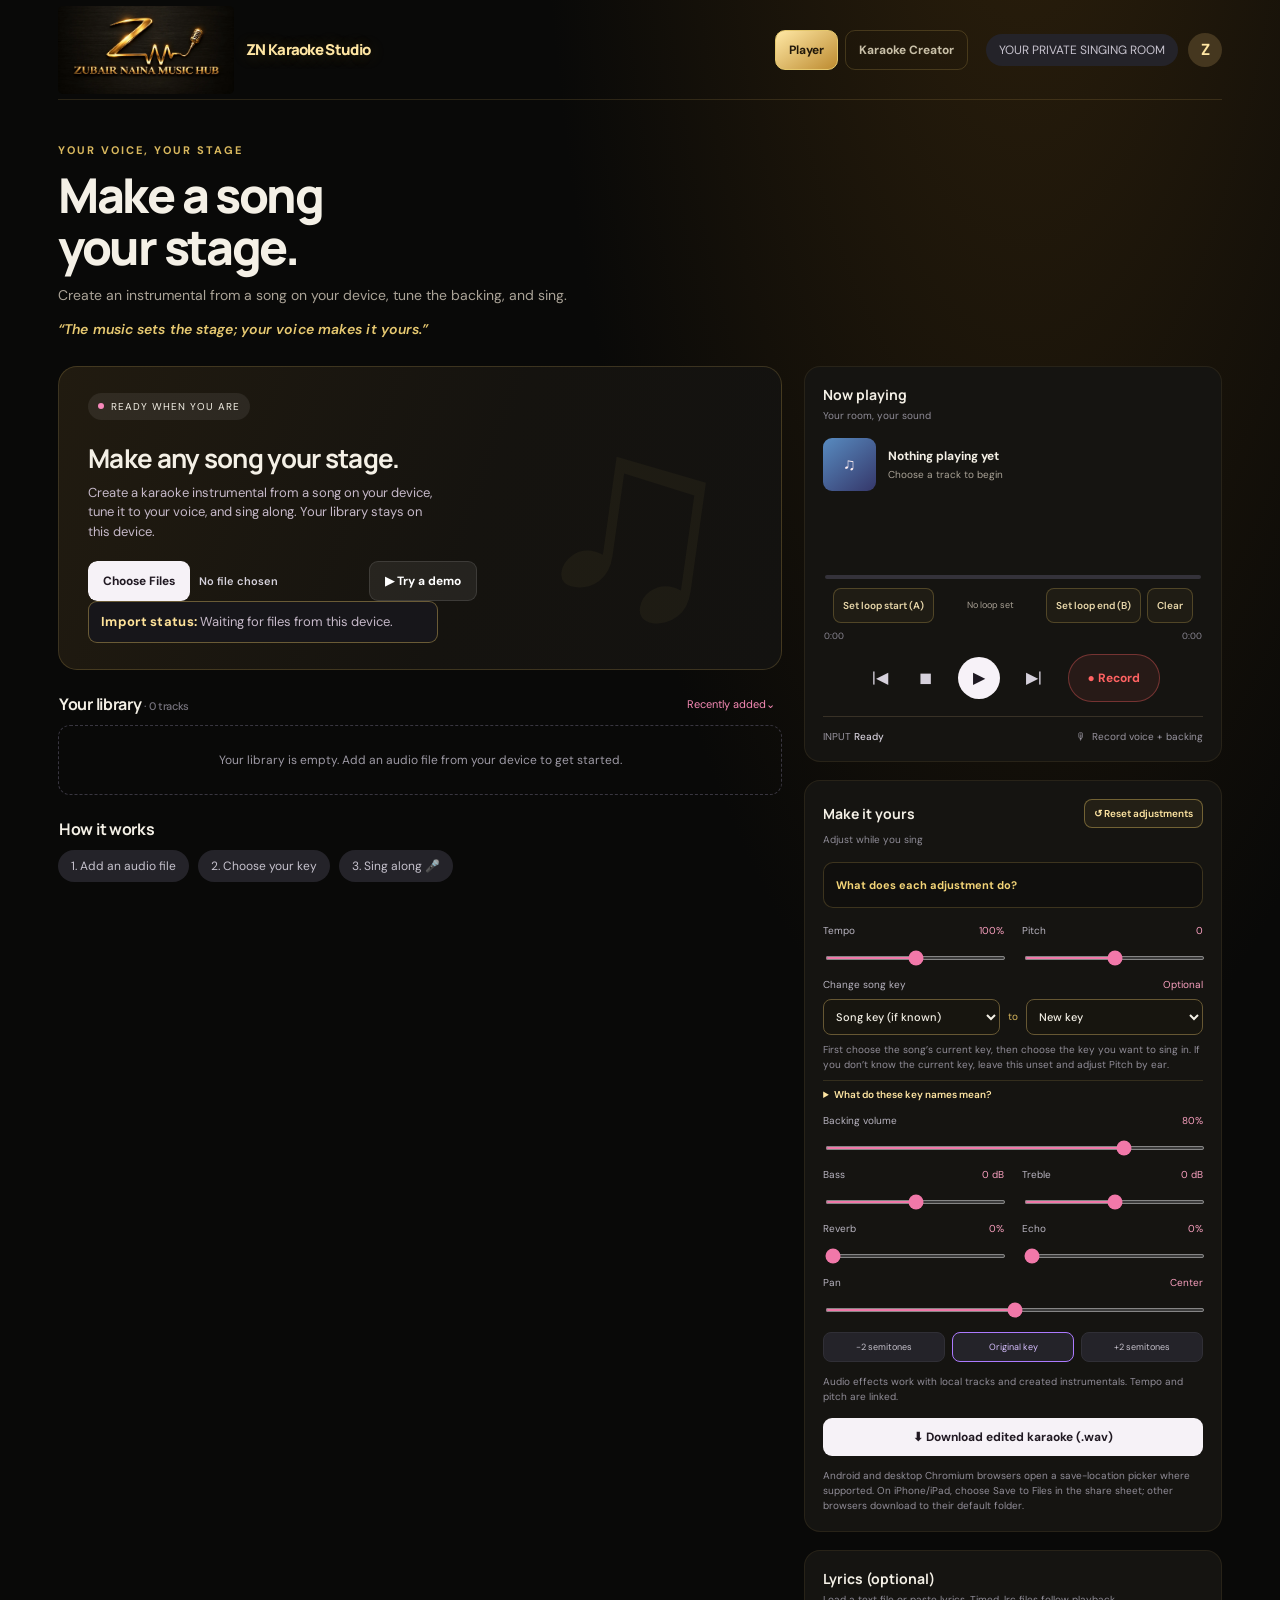
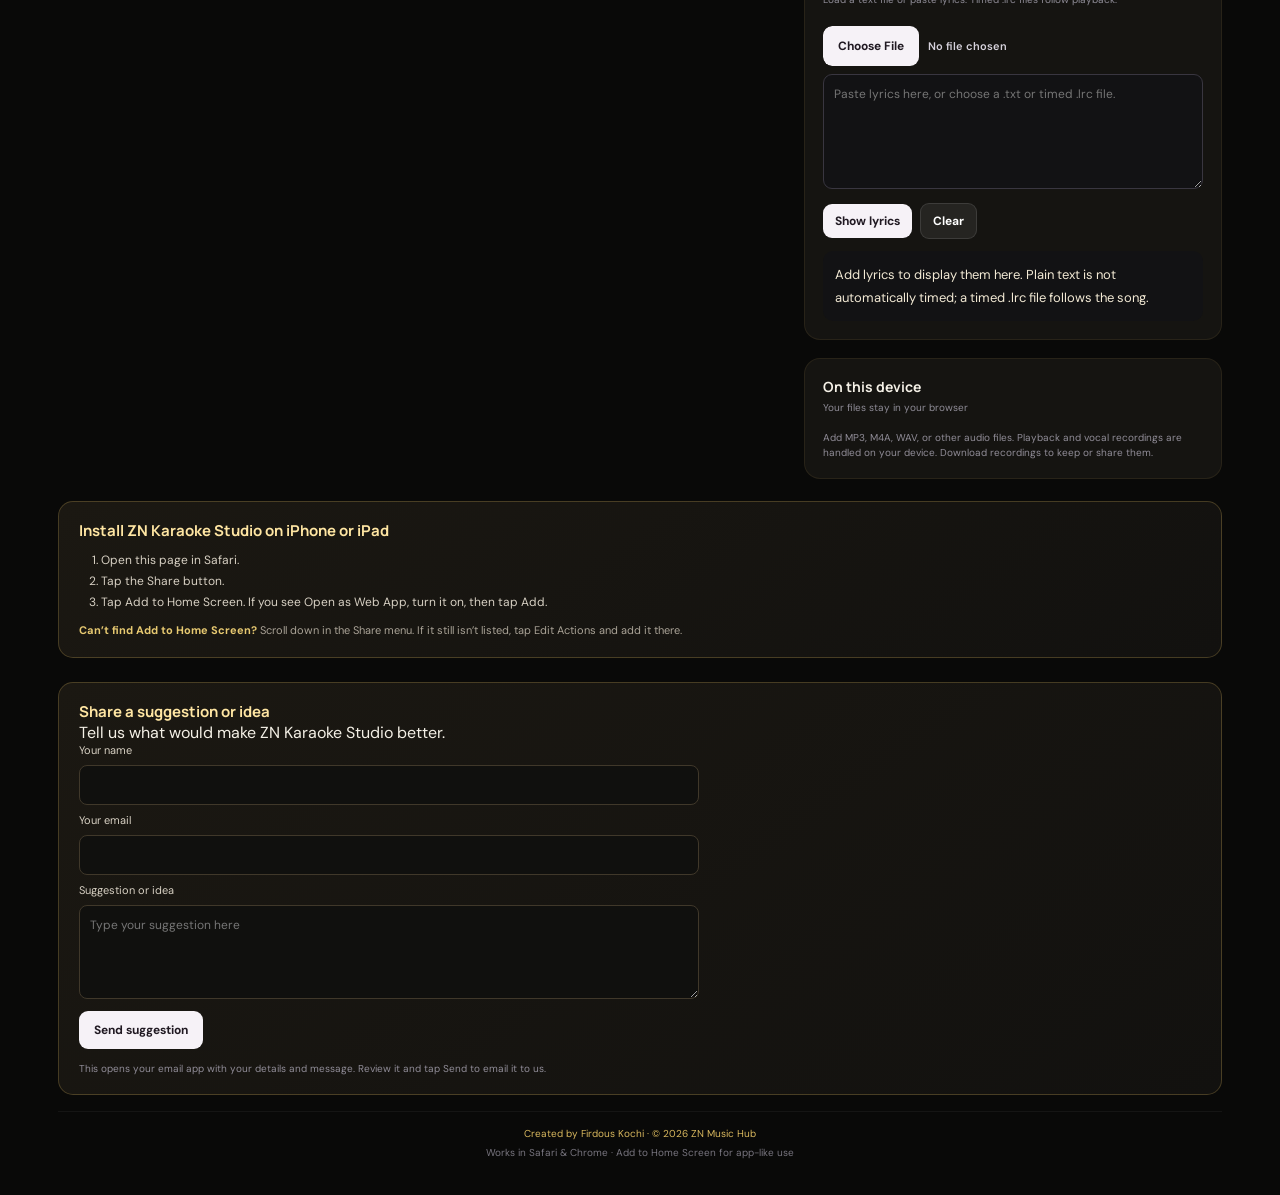
==== index.html @ b589be99 "Add files via upload" ====
<!doctype html>
<html lang="en">
<head>
<meta charset="utf-8"><meta name="viewport" content="width=device-width,initial-scale=1,viewport-fit=cover"><meta name="theme-color" content="#101012"><meta name="description" content="ZN Karaoke Studio — bring your tracks, tune the sound, and sing along."><meta name="author" content="Firdous Kochi · ZN Music Hub"><title>ZN Karaoke Studio</title>
<link rel="manifest" href="manifest.webmanifest"><link rel="icon" href="icon-full-192.png" type="image/png">
<style>
@import url('https://fonts.googleapis.com/css2?family=DM+Sans:wght@400;500;600;700&family=Manrope:wght@400;500;600;700;800&display=swap');
:root{color-scheme:dark;--bg:#101012;--panel:#19191d;--panel2:#202025;--muted:#9999a5;--text:#f5f3f7;--line:#2b2a31;--pink:#fa4f91;--purple:#a889ff;--green:#a7ee8c}*{box-sizing:border-box}body{margin:0;background:radial-gradient(ellipse at 80% -15%,#37203d 0,transparent 34%),var(--bg);color:var(--text);font-family:'DM Sans',sans-serif;min-height:100vh}button,input{font:inherit}button{color:inherit;cursor:pointer}.shell{max-width:1240px;margin:auto;padding:0 38px}.topbar{height:76px;border-bottom:1px solid #ffffff10;display:flex;align-items:center;justify-content:space-between}.brand{font:800 20px Manrope,sans-serif;letter-spacing:-.7px;display:flex;align-items:center;gap:10px}.brand-mark{width:32px;height:32px;border-radius:11px;background:linear-gradient(145deg,#fd73a5,#ab75ff);display:grid;place-items:center;color:#16121b;font-size:18px}.top-actions{display:flex;align-items:center;gap:10px}.pill{font-size:12px;color:#c6c2cd;background:#242329;padding:8px 13px;border-radius:20px}.avatar{width:34px;height:34px;border-radius:50%;background:#443451;color:#ffc6dd;display:grid;place-items:center;font-weight:700}.hero{padding:43px 0 28px;display:flex;justify-content:space-between;align-items:end;gap:24px}.eyebrow{font-size:11px;font-weight:700;letter-spacing:2px;color:#faa3c5;text-transform:uppercase;margin-bottom:12px}.hero h1{font:800 clamp(32px,5vw,48px)/1.08 Manrope,sans-serif;letter-spacing:-2.3px;margin:0}.hero p{color:var(--muted);margin:13px 0 0;font-size:14px}.search{height:48px;background:#1b1a20;border:1px solid #34323a;border-radius:12px;display:flex;align-items:center;padding:0 14px;gap:11px;width:min(390px,100%)}.search input{border:0;outline:0;color:var(--text);background:none;flex:1;min-width:0}.search input::placeholder{color:#7e7b86}.search kbd{font-size:10px;color:#8d8994;border:1px solid #393741;border-radius:5px;padding:4px 6px}.layout{display:grid;grid-template-columns:minmax(0,1.56fr) minmax(320px,.9fr);gap:22px;padding-bottom:40px}.leftcol,.rightcol{display:flex;flex-direction:column;gap:18px}.feature{min-height:258px;border-radius:19px;overflow:hidden;position:relative;padding:26px 29px;background:linear-gradient(110deg,#39203b,#201c29 57%,#191920);border:1px solid #ffffff0c}.feature:after{content:'♫';position:absolute;right:6%;top:-42px;font:270px Manrope,sans-serif;color:#fa75ab19;transform:rotate(8deg)}.feature>*{position:relative;z-index:1}.feature-tag{display:inline-flex;gap:7px;align-items:center;background:#ffffff13;padding:7px 10px;border-radius:20px;font-size:10px;letter-spacing:1px;text-transform:uppercase}.live-dot{width:6px;height:6px;background:#f889bb;border-radius:50%}.feature h2{font:700 26px Manrope;margin:20px 0 7px;letter-spacing:-.7px}.feature p{color:#c6b9c9;font-size:13px;max-width:350px;line-height:1.5;margin:0}.actions{display:flex;gap:9px;margin-top:20px}.btn{background:#f6f2f7;color:#201922;border:0;border-radius:9px;padding:11px 15px;font-weight:700;font-size:12px;display:inline-flex;align-items:center;gap:8px}.btn.secondary{background:#ffffff12;color:#fff;border:1px solid #ffffff1c}.btn.pink{background:var(--pink);color:#24121a}.upload{display:none}.native-file-control{height:40px;max-width:100%;color:#d6d2dc;font:600 11px 'DM Sans',sans-serif;background:transparent;border:0;border-radius:9px}.native-file-control::file-selector-button,.native-file-control::-webkit-file-upload-button{height:40px;padding:0 15px;margin-right:9px;border:0;border-radius:9px;background:#f6f2f7;color:#201922;font:700 12px 'DM Sans',sans-serif;cursor:pointer}.creator .native-file-control::file-selector-button,.creator .native-file-control::-webkit-file-upload-button{background:linear-gradient(145deg,#ffe8a5,#bd8b30);color:#21180a}.section-head{display:flex;align-items:center;justify-content:space-between;margin:5px 1px 10px}.section-head h3{margin:0;font:700 16px Manrope;letter-spacing:-.3px}.section-head button{background:none;border:0;color:#f68ab5;font-size:11px}.tracks{display:flex;flex-direction:column;gap:7px}.track{display:grid;grid-template-columns:43px minmax(0,1fr) auto;align-items:center;gap:12px;padding:9px 11px;border:1px solid transparent;border-radius:12px;transition:.18s;cursor:pointer}.track:hover,.track.active{background:#1c1b21;border-color:#302d36}.cover{width:43px;height:43px;border-radius:9px;display:grid;place-items:center;font-size:17px;font-weight:700;color:#fff0f4;background:linear-gradient(140deg,#de647f,#642f70)}.cover.c2{background:linear-gradient(140deg,#588bc0,#35376a)}.cover.c3{background:linear-gradient(140deg,#d89251,#754044)}.cover.c4{background:linear-gradient(140deg,#71a482,#27534d)}.track-name{font-size:12px;font-weight:700;overflow:hidden;text-overflow:ellipsis;white-space:nowrap}.artist{font-size:10px;color:var(--muted);margin-top:4px;overflow:hidden;text-overflow:ellipsis;white-space:nowrap}.track-meta{display:flex;align-items:center;gap:12px;color:#888590;font-size:10px}.play-mini{border:0;background:none;color:#e8dfe9;font-size:15px;padding:5px}.empty{padding:26px;text-align:center;border:1px dashed #393640;border-radius:12px;color:#9d99a4;font-size:12px}.side-card{background:#19191d;border:1px solid #ffffff0d;border-radius:16px;padding:18px}.side-card h3{font:700 14px Manrope;margin:0}.side-card .sub{font-size:10px;color:#8f8c97;margin:5px 0 16px}.now{display:flex;gap:12px;align-items:center}.now .cover{width:53px;height:53px}.now-title{font-size:12px;font-weight:700}.now-artist{font-size:10px;color:var(--muted);margin-top:4px}.wave{height:61px;margin:16px 0 7px;display:flex;align-items:center;justify-content:center;gap:3px;overflow:hidden}.wave span{width:3px;min-height:5px;border-radius:4px;background:linear-gradient(to top,#ad74f9,#fa71a9);opacity:.77}.wave.paused span{opacity:.2}.seekline{height:4px;background:#34323a;border-radius:8px;position:relative;margin:6px 2px}.seekline i{height:100%;width:0;display:block;background:linear-gradient(90deg,#bd79ff,#f977a8);border-radius:8px}.times{display:flex;justify-content:space-between;color:#888590;font-size:9px;margin:7px 1px}.controls{display:flex;align-items:center;justify-content:center;gap:21px;margin-top:12px}.controls button{border:0;background:none;font-size:16px;color:#d6d1dc;padding:5px}.controls .mainplay{width:42px;height:42px;border-radius:50%;background:#f7f2f8;color:#1e1922;font-size:16px;display:grid;place-items:center}.controls .rec{color:#ff73a0}.status{display:flex;align-items:center;justify-content:space-between;margin-top:14px;padding-top:13px;border-top:1px solid var(--line);font-size:10px;color:#98949f}.status b{font-weight:500;color:#d4cfda}.rec-state{color:#f27ca3!important}.sliders{display:grid;grid-template-columns:1fr 1fr;gap:13px 18px;margin-top:16px}.control label{font-size:10px;color:#b8b4c0;display:flex;justify-content:space-between;margin-bottom:7px}.control output{color:#f9a0bf}.control input{width:100%;height:4px;accent-color:#f178a9;cursor:pointer}.control.wide{grid-column:1/-1}.quick{display:grid;grid-template-columns:repeat(3,1fr);gap:7px;margin-top:15px}.quick button{background:#242329;border:1px solid #302f36;border-radius:8px;padding:8px 3px;font-size:9px;color:#c4c0ca}.quick button.on{border-color:#ac7aff;color:#d7bfff}.tips{color:#918d98;font-size:10px;line-height:1.5;margin:12px 0 0}.bottom{padding:15px 0 28px;border-top:1px solid #ffffff0c;display:flex;justify-content:space-between;color:#77747e;font-size:10px}.toast{position:fixed;bottom:22px;left:50%;transform:translate(-50%,20px);opacity:0;pointer-events:none;transition:.2s;background:#f5f1f6;color:#201b25;padding:11px 16px;border-radius:10px;font-size:12px;box-shadow:0 8px 30px #0008;z-index:5}.toast.show{opacity:1;transform:translate(-50%,0)}
@media(max-width:820px){.shell{padding:0 23px}.layout{grid-template-columns:1fr}.rightcol{display:grid;grid-template-columns:1fr 1fr;align-items:start}.hero{align-items:start;flex-direction:column}.search{width:100%}.feature{min-height:225px}}@media(max-width:560px){.shell{padding:0 16px}.topbar{height:62px}.pill{display:none}.hero{padding:31px 0 22px}.hero h1{letter-spacing:-1.4px}.hero p{font-size:12px}.layout{gap:15px}.feature{padding:22px;min-height:220px}.feature h2{font-size:23px}.rightcol{display:flex}.side-card{width:100%}.bottom{font-size:9px}.track-meta{gap:7px}.track{gap:9px;padding:8px 7px}}
.section-divider{height:1px;background:linear-gradient(90deg,transparent,#d9b85e9c,transparent);margin:-7px 8px}.creator{background:linear-gradient(145deg,#211d23,#19191d);border:1px solid #d8b45a35;border-radius:16px;padding:19px}.creator h3{font:700 16px Manrope;margin:0}.creator p{font-size:11px;line-height:1.55;color:#aaa5b0;margin:8px 0 14px}.creator-row{display:flex;align-items:center;gap:10px;flex-wrap:wrap}.creator-file{min-width:0;flex:1;color:#aaa5b0;font-size:11px;overflow-wrap:anywhere}.creator .btn{background:linear-gradient(145deg,#ffe8a5,#bd8b30);color:#21180a}.creator .btn:disabled{opacity:.5;cursor:wait}.scale-estimate{margin:10px 0 0;padding:10px 12px;border:1px solid #d9b85e45;border-radius:9px;background:#17150f;color:#f2e3b6;font-size:11px;line-height:1.5}.scale-estimate[hidden]{display:none}.creator-progress{height:5px;background:#34323a;border-radius:8px;margin-top:13px;overflow:hidden}.creator-progress i{display:block;width:0;height:100%;background:linear-gradient(90deg,#bd8b30,#ffe8a5);transition:width .3s}.creator-status{font-size:11px!important;margin:9px 0 0!important;min-height:18px;color:#c4becb!important}.upload-state{margin-top:14px;padding:12px 13px;border:1px solid #d8b45a80;border-radius:10px;background:linear-gradient(90deg,#302614,#1b1919);display:grid;grid-template-columns:1fr;align-items:center;gap:10px}.upload-state strong{font-size:10px;letter-spacing:.8px;color:#ffe39a}.upload-state span{font-size:12px;color:#fff4d5;text-align:left}.upload-progress{height:7px;background:#49454d;border-radius:9px;overflow:hidden;grid-column:1/-1}.upload-progress i{display:block;width:0;height:100%;background:linear-gradient(90deg,#bd8b30,#ffe8a5);transition:width .25s}.import-status{font-size:12px;color:#e3dfea;margin:13px 0 0;min-height:38px;padding:10px 12px;background:#17161a;border:1px solid #d8b45a6e;border-radius:9px;line-height:1.4}.import-status b{color:#ffe39a;font-weight:700;letter-spacing:.3px}.lyrics-input{width:100%;min-height:110px;resize:vertical;background:#121214;color:var(--text);border:1px solid #393640;border-radius:9px;padding:10px;font:12px/1.55 "DM Sans",sans-serif}.lyrics-display{margin-top:12px;max-height:240px;overflow:auto;padding:12px;border-radius:10px;background:#121214;color:#f2e9d4;font-size:13px;line-height:1.8;white-space:pre-wrap}.lyrics-current{color:#ffe39a;font-weight:700}.lyrics-actions{display:flex;gap:8px;align-items:center;flex-wrap:wrap;margin-top:9px}.lyrics-actions .btn{padding:9px 12px}.lyrics-file{width:100%;margin:4px 0 8px}.key-selectors{display:grid;grid-template-columns:minmax(0,1fr) auto minmax(0,1fr);align-items:center;gap:8px;margin-top:8px}.key-selectors select{width:100%;min-width:0;padding:9px 8px;border:1px solid #665733;border-radius:8px;background:#17150f;color:var(--text);font:500 11px "DM Sans",sans-serif}.key-selectors span{color:var(--gold);font-size:10px}.key-control .tips{margin-top:7px}.key-help{margin-top:8px;padding-top:7px;border-top:1px solid #d9b85e28}.key-help summary{cursor:pointer;color:var(--gold-hi);font-size:10px;font-weight:600}.key-help p{font-size:10px;line-height:1.5;color:var(--muted);margin:7px 0}.key-notes{display:grid;grid-template-columns:repeat(3,minmax(0,1fr));gap:5px}.key-notes span{padding:5px 6px;border-radius:6px;background:#d9b85e0d;color:#e7d5a0;font-size:9px;text-align:center}
.adjust-help{margin:0 0 14px;border:1px solid #d9b85e38;border-radius:10px;background:#100f0d;padding:10px 12px;color:#d9d3c7}.adjust-help summary{cursor:pointer;color:#f3d477;font-size:11px;font-weight:700;min-height:24px;display:flex;align-items:center}.adjust-help[open] summary{margin-bottom:8px}.adjust-help-grid{display:grid;grid-template-columns:1fr 1fr;gap:0 16px}.adjust-help-grid p{margin:7px 0;color:#bdb5a8;font-size:10px;line-height:1.5}.adjust-help-grid strong{color:#f2d680}.adjust-help-note{margin:7px 0 0!important;color:#a8a094!important;font-size:10px!important;line-height:1.5}.adjust-help:focus-within{outline:2px solid #d9b85e;outline-offset:2px}@media(max-width:560px){.adjust-help{padding:10px}.adjust-help-grid{grid-template-columns:1fr;gap:0}.adjust-help-grid p{font-size:11px;margin:5px 0}.adjust-help-note{font-size:10px!important}}

.page-nav{display:flex;align-items:center;gap:7px;margin-left:auto;margin-right:18px}.page-nav a{color:#c9c0a8;text-decoration:none;font-size:12px;font-weight:700;padding:10px 13px;border:1px solid #d9b85e35;border-radius:10px;min-height:40px;display:flex;align-items:center}.page-nav a[aria-current="page"]{color:#21180a;background:linear-gradient(145deg,#ffe8a5,#bd8b30);border-color:#e5c86d}.page-nav a:focus-visible,.loop-controls button:focus-visible{outline:2px solid #ffe6a3;outline-offset:2px}.creator-page{max-width:900px;margin:12px auto 36px;padding:0 4px}.creator-page-heading{margin:14px 0 18px;padding:21px 22px;border:1px solid #d9b85e35;border-radius:15px;background:linear-gradient(145deg,#1b1812,#12110f)}.creator-page-heading .eyebrow{margin:0 0 8px}.creator-page-heading h2{margin:0;color:#ffe6a3;font:800 25px Manrope,sans-serif}.creator-page-heading p{margin:8px 0 0;color:#c6b9a3;font-size:12px;line-height:1.6}.creator-page .creator{padding:20px}.creator-page .creator h3{display:none}.loop-controls{display:flex;align-items:center;justify-content:center;gap:6px;flex-wrap:wrap;margin:9px 0 4px}.loop-controls button{min-height:35px;padding:7px 9px;border:1px solid #d9b85e45;border-radius:8px;background:#d9b85e0c;color:#e8d7aa;font-size:10px;font-weight:600}.loop-controls button:hover{background:#d9b85e20}.loop-controls span{min-width:100px;text-align:center;color:#a8a094;font-size:9px}.creator-page[hidden],#studioHero[hidden],#playerPage[hidden]{display:none!important}
@media(max-width:560px){.topbar{gap:8px;flex-wrap:wrap;height:auto;min-height:76px;padding:8px 0}.page-nav{order:3;width:100%;margin:0;display:grid;grid-template-columns:1fr 1fr}.page-nav a{justify-content:center;padding:8px;font-size:12px}.top-actions .pill{display:none}.creator-page{padding:0;margin:8px 0 28px}.creator-page-heading{padding:17px 15px}.creator-page-heading h2{font-size:21px}.creator-page .creator{padding:15px}.loop-controls{gap:5px}.loop-controls button{flex:1 1 auto}.loop-controls span{order:4;width:100%;min-width:0}}
.controls .rec{min-height:48px;min-width:92px;border-radius:25px;padding:0 14px;background:#ff626214;border:1px solid #ff62625c;color:#ff7777;font-size:12px;font-weight:700;white-space:nowrap}.controls .rec:hover{background:#ff626226}.recording-preview{margin-top:13px;padding:13px;border:1px solid #d9b85e55;border-radius:11px;background:#11100d}.recording-preview[hidden]{display:none}.recording-preview-head{display:flex;flex-direction:column;gap:4px;margin-bottom:9px}.recording-preview-head strong{font-size:12px;color:#ffe6a3}.recording-preview-head span{font-size:10px;color:#aaa397;overflow-wrap:anywhere}.recording-preview audio{display:block;width:100%;height:42px;margin:7px 0 10px}.recording-preview .btn{width:100%;justify-content:center;background:linear-gradient(145deg,#ffe8a5,#bd8b30);color:#21180a;min-height:42px}@media(max-width:560px){.controls{gap:12px;flex-wrap:wrap}.controls .rec{order:5;flex-basis:100%;height:48px}.recording-preview{padding:11px}.recording-preview audio{height:48px}}
</style><style>.brand{color:var(--gold-hi);text-shadow:0 1px 16px #ddb95642}.brand-mark{background:linear-gradient(145deg,#ffe8a5,#bd8b30);color:#21180a}.hero .eyebrow{color:var(--gold)}.avatar{background:#45371f;color:var(--gold-hi)}.topbar{border-bottom-color:#e4bd6926}.bottom{justify-content:center;flex-direction:column;gap:6px;text-align:center;transform:translateY(-8px)}.bottom span{width:100%}.studio-head{display:flex;align-items:center;justify-content:space-between;gap:8px}.reset-btn{flex:none;border:1px solid #d9b85e70;border-radius:8px;background:#d9b85e12;color:#ffe6a3;padding:7px 9px;font:600 10px "DM Sans",sans-serif}.reset-btn:hover{background:#d9b85e26}.reset-btn:focus-visible{outline:2px solid #ffe6a3;outline-offset:2px}:root{--bg:#090908;--panel:#151411;--panel2:#201d17;--muted:#aaa397;--text:#f4f0e6;--line:#383126;--pink:#d8ad56;--purple:#ffe19a;--green:#c6a45a;--gold:#d9b85e;--gold-hi:#ffe6a3}body{background:radial-gradient(ellipse at 80% -15%,#30220c 0,transparent 34%),var(--bg)}.feature{background:linear-gradient(110deg,#211b10,#15130f 57%,#131210);border-color:#d9b85e33}.feature:after{color:#d9b85e0d}.side-card{background:#151411;border-color:#d9b85e18}.controls .rec{color:#ff6262}.topbar{height:100px}.brand{gap:12px;white-space:nowrap}.brand-logo{display:block;width:176px;height:88px;object-fit:contain;border-radius:5px}.brand-title{font:800 15px Manrope,sans-serif;color:var(--gold-hi)}.quote{margin:16px 0 0;color:#e7c971;font-size:14px;font-style:italic;font-weight:600;letter-spacing:.1px}@media(max-width:560px){.topbar{height:76px}.brand{gap:8px}.brand-logo{width:112px;height:56px}.brand-title{font-size:12px}}.install-help{max-width:1240px;margin:-18px auto 24px;padding:18px 20px;border:1px solid #d9b85e40;border-radius:15px;background:linear-gradient(145deg,#1b1812,#12110f);color:var(--text)}.install-help h3{margin:0 0 9px;font:700 15px Manrope,sans-serif;color:var(--gold-hi)}.install-help ol{margin:0;padding-left:22px;color:#d7d0c3;font-size:12px;line-height:1.75}.install-help p{margin:9px 0 0;color:#aaa397;font-size:11px;line-height:1.55}.install-help strong{color:#e7c971}.feedback-card{max-width:1240px;margin:0 auto 24px;padding:18px 20px;border:1px solid #d9b85e40;border-radius:15px;background:linear-gradient(145deg,#1b1812,#12110f)}.feedback-card h3{margin:0;font:700 15px Manrope,sans-serif;color:var(--gold-hi)}.feedback-form{display:grid;gap:8px;max-width:620px}.feedback-form label{font-size:11px;color:#d7d0c3}.feedback-form input,.feedback-form textarea{width:100%;border:1px solid #40382a;border-radius:8px;background:#10100e;color:var(--text);padding:10px;font:12px/1.5 "DM Sans",sans-serif}.feedback-form textarea{resize:vertical}.feedback-form input:focus,.feedback-form textarea:focus{outline:2px solid #d9b85e;outline-offset:1px}.feedback-form button{justify-self:start;margin-top:4px}</style></head>
<body><div class="shell">
<header class="topbar"><div class="brand"><img class="brand-logo" src="zn-music-hub-logo.webp" alt="Zubair Naina Music Hub logo"><span class="brand-title">ZN Karaoke Studio</span></div><nav class="page-nav" aria-label="Studio pages"><a href="#player" id="navPlayer">Player</a><a href="#creator" id="navCreator">Karaoke Creator</a></nav><div class="top-actions"><span class="pill">YOUR PRIVATE SINGING ROOM</span><span class="avatar">Z</span></div></header>
<section class="hero" id="studioHero"><div><div class="eyebrow">Your voice, your stage</div><h1>Make a song<br>your stage.</h1><p>Create an instrumental from a song on your device, tune the backing, and sing.</p><blockquote class="quote">“The music sets the stage; your voice makes it yours.”</blockquote></div></section>
<main class="layout" id="playerPage"><div class="leftcol"><section class="feature"><span class="feature-tag"><i class="live-dot"></i> READY WHEN YOU ARE</span><h2>Make any song your stage.</h2><p>Create a karaoke instrumental from a song on your device, tune it to your voice, and sing along. Your library stays on this device.</p><div class="actions"><input class="native-file-control" id="fileInput" type="file" accept="audio/*,.mp3,.m4a,.wav,.aac,.ogg,.flac,.opus" multiple aria-label="Add audio tracks"><button class="btn secondary" id="demoBtn">▶ Try a demo</button></div><p class="import-status" id="importStatus" role="status" aria-live="polite"><b>Import status:</b> Waiting for files from this device.</p></section>
<section><div class="section-head"><h3>Your library <span id="count" style="color:#77747e;font:500 11px 'DM Sans'">· 0 tracks</span></h3><button id="sortBtn">Recently added⌄</button></div><div class="tracks" id="tracks"></div></section>
<section><div class="section-head"><h3>How it works</h3></div><div style="display:flex;gap:9px;flex-wrap:wrap;color:#a09ca7;font-size:10px"><span class="pill">1. Add an audio file</span><span class="pill">2. Choose your key</span><span class="pill">3. Sing along 🎤</span></div></section></div>
<aside class="rightcol"><section class="side-card"><h3>Now playing</h3><div class="sub">Your room, your sound</div><div class="now"><div class="cover c2" id="playerCover">♫</div><div style="min-width:0"><div class="now-title" id="playerTitle">Nothing playing yet</div><div class="now-artist" id="playerArtist">Choose a track to begin</div></div></div><div class="wave paused" id="wave"></div><div class="seekline" id="seek"><i id="progress"></i></div><div class="loop-controls" aria-label="Practice loop controls"><button type="button" id="loopStart">Set loop start (A)</button><span id="loopStatus" role="status" aria-live="polite">No loop set</span><button type="button" id="loopEnd">Set loop end (B)</button><button type="button" id="loopClear" aria-label="Clear practice loop">Clear</button></div><div class="times"><span id="elapsed">0:00</span><span id="duration">0:00</span></div><div class="controls"><button id="prev" aria-label="Previous track">|◀</button><button id="stop" aria-label="Stop">◼</button><button class="mainplay" id="play" aria-label="Play or pause">▶</button><button id="next" aria-label="Next track">▶|</button><button class="rec" id="recordBtn" aria-label="Record voice and backing track">● Record</button></div><div class="status"><span>INPUT <b id="inputStatus">Ready</b></span><span id="recStatus">🎙 &nbsp;Record voice + backing</span></div><section class="recording-preview" id="recordingPreview" hidden><div class="recording-preview-head"><strong>Review your recording</strong><span id="recordingName">Ready to listen</span></div><audio id="recordingAudio" controls preload="metadata" aria-label="Play your recorded performance"></audio><button class="btn" type="button" id="downloadRecording">⬇ Download recording</button></section></section>
<section class="side-card"><div class="studio-head"><h3>Make it yours</h3><button class="reset-btn" id="resetAudio" type="button" aria-label="Reset audio adjustments">↺ Reset adjustments</button></div><div class="sub">Adjust while you sing</div><details class="adjust-help"><summary>What does each adjustment do?</summary><div class="adjust-help-grid"><p><strong>Tempo</strong> — makes the song faster or slower. It can also change the singer’s pitch because this player links speed and pitch.</p><p><strong>Pitch</strong> — raises or lowers the notes so the song may better suit your voice. A semitone is one small step between notes.</p><p><strong>Song key</strong> — choose the song’s current note, then the note you want. If you’re unsure, leave it unset and use Pitch or the quick buttons.</p><p><strong>Scale estimate</strong> — when choosing a song for karaoke creation, the app may suggest an approximate major or minor key. It is only a guide, not a raga detector.</p><p><strong>Backing volume</strong> — changes how loud the music is compared with your singing.</p><p><strong>Bass</strong> — adjusts low sounds, such as the kick drum and bass guitar. Reduce it if the sound feels boomy.</p><p><strong>Treble</strong> — adjusts high sounds, such as cymbals and bright details. Reduce it if the sound feels sharp.</p><p><strong>Reverb</strong> — adds a room or hall echo that makes the backing sound spacious.</p><p><strong>Echo</strong> — repeats the sound after a short delay. Use a small amount for a subtle effect.</p><p><strong>Pan</strong> — moves the backing left or right in stereo headphones. Center keeps it equal in both ears.</p><p><strong>Quick key buttons</strong> — shift the song down two semitones, return to the original pitch, or shift it up two semitones.</p><p><strong>Reset adjustments</strong> — returns tempo, pitch, volume, and effects to their starting values.</p><p><strong>Practice loop (A–B)</strong> — set A at the start of a section and B at the end to repeat that part. Tap Clear to turn looping off.</p><p><strong>Recording count-in</strong> — recording waits three seconds, then starts the backing and captures your voice together with it. Play the take back in the preview before downloading.</p><p><strong>Saved adjustments</strong> — sound settings are remembered for each imported track on this device. Import the same file again to retrieve its settings.</p></div><p class="adjust-help-note">Tip: change one control at a time while the song is playing. Your device speakers may make small changes hard to hear; headphones can help.</p></details><div class="sliders"><div class="control"><label>Tempo <output id="tempoOut">100%</output></label><input id="tempo" type="range" min="70" max="130" value="100"></div><div class="control"><label>Pitch <output id="pitchOut">0</output></label><input id="pitch" type="range" min="-6" max="6" value="0"></div><div class="control wide key-control"><label for="sourceKey">Change song key <output id="keyOut">Optional</output></label><div class="key-selectors"><select id="sourceKey" aria-label="Song current key"><option value="">Song key (if known)</option><option value="0">C</option><option value="1">C# / Db</option><option value="2">D</option><option value="3">D# / Eb</option><option value="4">E</option><option value="5">F</option><option value="6">F# / Gb</option><option value="7">G</option><option value="8">G# / Ab</option><option value="9">A</option><option value="10">A# / Bb</option><option value="11">B</option></select><span aria-hidden="true">to</span><select id="targetKey" aria-label="Desired song key"><option value="" disabled selected>New key</option><option value="0">C</option><option value="1">C# / Db</option><option value="2">D</option><option value="3">D# / Eb</option><option value="4">E</option><option value="5">F</option><option value="6">F# / Gb</option><option value="7">G</option><option value="8">G# / Ab</option><option value="9">A</option><option value="10">A# / Bb</option><option value="11">B</option></select></div><p class="tips">First choose the song’s current key, then choose the key you want to sing in. If you don’t know the current key, leave this unset and adjust Pitch by ear.</p><details class="key-help"><summary>What do these key names mean?</summary><p>A key is the musical note a song is centered around. The 12 choices below go up one semitone at a time. Sharp (#) and flat (b) names such as C# and Db are two names for the same pitch.</p><div class="key-notes"><span>C · 0</span><span>C# / Db · 1</span><span>D · 2</span><span>D# / Eb · 3</span><span>E · 4</span><span>F · 5</span><span>F# / Gb · 6</span><span>G · 7</span><span>G# / Ab · 8</span><span>A · 9</span><span>A# / Bb · 10</span><span>B · 11</span></div><p>Numbers show semitones above C for reference. Changing key transposes the whole track and keeps its major/minor character. In this studio, pitch and tempo are linked, so changing key also changes playback speed.</p></details></div><div class="control wide"><label>Backing volume <output id="volumeOut">80%</output></label><input id="volume" type="range" min="0" max="100" value="80"></div><div class="control"><label>Bass <output id="bassOut">0 dB</output></label><input id="bass" type="range" min="-12" max="12" value="0"></div><div class="control"><label>Treble <output id="trebleOut">0 dB</output></label><input id="treble" type="range" min="-12" max="12" value="0"></div><div class="control"><label>Reverb <output id="reverbOut">0%</output></label><input id="reverb" type="range" min="0" max="100" value="0"></div><div class="control"><label>Echo <output id="echoOut">0%</output></label><input id="echo" type="range" min="0" max="60" value="0"></div><div class="control wide"><label>Pan <output id="panOut">Center</output></label><input id="pan" type="range" min="-100" max="100" value="0"></div></div><div class="quick"><button data-key="-2">−2 semitones</button><button data-key="0" class="on">Original key</button><button data-key="2">+2 semitones</button></div><p class="tips">Audio effects work with local tracks and created instrumentals. Tempo and pitch are linked.</p><button class="btn" id="downloadTrack" disabled style="width:100%;justify-content:center;margin-top:14px">⬇ Download edited karaoke (.wav)</button><p class="tips">Android and desktop Chromium browsers open a save-location picker where supported. On iPhone/iPad, choose Save to Files in the share sheet; other browsers download to their default folder.</p></section>
<section class="side-card"><h3>Lyrics (optional)</h3><div class="sub">Load a text file or paste lyrics. Timed .lrc files follow playback.</div><input class="native-file-control lyrics-file" id="lyricsFile" type="file" accept=".txt,.lrc,text/plain" aria-label="Load lyrics text file"><textarea class="lyrics-input" id="lyricsInput" rows="5" placeholder="Paste lyrics here, or choose a .txt or timed .lrc file."></textarea><div class="lyrics-actions"><button class="btn" id="showLyrics">Show lyrics</button><button class="btn secondary" id="clearLyrics">Clear</button></div><div class="lyrics-display" id="lyricsDisplay" aria-live="polite">Add lyrics to display them here. Plain text is not automatically timed; a timed .lrc file follows the song.</div></section><section class="side-card"><h3>On this device</h3><div class="sub">Your files stay in your browser</div><p class="tips" style="margin:0">Add MP3, M4A, WAV, or other audio files. Playback and vocal recordings are handled on your device. Download recordings to keep or share them.</p></section></aside></main>
<section class="creator-page" id="creatorPage" hidden><div class="creator-page-heading"><span class="eyebrow">MAKE YOUR OWN INSTRUMENTAL</span><h2>Create karaoke from a song</h2><p>Choose a song on this device. The app removes the lead vocal here, then adds the instrumental to your Player library.</p></div><section class="creator"><h3>Create karaoke from a song</h3><p>Select a song file. ZN Karaoke Studio will remove the lead vocal on this device, then add the instrumental to your library. The first use downloads a karaoke separation model (~30 MB). </p><p class="tips" style="margin:8px 0 12px;color:#f2ce72"><strong>Recommended:</strong> Create karaoke on a computer or tablet. Phone browsers may take a long time or stop during vocal removal. Playback and sound adjustments still work on phones.</p><div class="creator-row"><input id="createFile" class="native-file-control" type="file" accept="audio/*,.mp3,.m4a,.wav,.aac,.ogg,.flac,.opus" aria-label="Choose a song"><span class="creator-file" id="chosenSong">No song selected</span><button class="btn" id="makeKaraoke" disabled>Create karaoke</button></div><div class="upload-state"><span id="songUploadStatus" role="status" aria-live="polite">Waiting for a song.</span><div class="upload-progress" role="progressbar" aria-label="Song loaded into creator" aria-valuemin="0" aria-valuemax="100" aria-valuenow="0"><i id="uploadProgress"></i></div></div><p id="scaleEstimate" class="scale-estimate" role="status" aria-live="polite" hidden></p><div class="creator-progress"><i id="createProgress"></i></div><p class="creator-status" id="createStatus" role="status" aria-live="polite">Song stays on this device. Choose a file to begin.</p></section></section>
<section class="install-help" id="install-help"><h3>Install ZN Karaoke Studio on iPhone or iPad</h3><ol><li>Open this page in Safari.</li><li>Tap the Share button.</li><li>Tap Add to Home Screen. If you see Open as Web App, turn it on, then tap Add.</li></ol><p><strong>Can’t find Add to Home Screen?</strong> Scroll down in the Share menu. If it still isn’t listed, tap Edit Actions and add it there.</p></section>
<section class="feedback-card"><h3>Share a suggestion or idea</h3><div class="sub">Tell us what would make ZN Karaoke Studio better.</div><form class="feedback-form" id="feedbackForm"><label for="feedbackName">Your name</label><input id="feedbackName" name="name" type="text" autocomplete="name" maxlength="80" required><label for="feedbackEmail">Your email</label><input id="feedbackEmail" name="email" type="email" autocomplete="email" maxlength="254" required><label for="feedbackMessage">Suggestion or idea</label><textarea id="feedbackMessage" name="message" rows="4" maxlength="2000" required placeholder="Type your suggestion here"></textarea><button class="btn" type="submit">Send suggestion</button></form><p class="tips" id="feedbackHelp">This opens your email app with your details and message. Review it and tap Send to email it to us.</p></section>
<footer class="bottom"><span style="color:#d9b85e">Created by Firdous Kochi · © 2026 ZN Music Hub</span><span>Works in Safari & Chrome · Add to Home Screen for app-like use</span></footer></div><div class="toast" id="toast"></div><audio id="audio" preload="metadata"></audio>
<script>
const $=s=>document.querySelector(s),audio=$('#audio');let library=[],current=-1,recorder=null,chunks=[],recording=false,recUrl=null,raf=null,ctx=null,nodes=null,recordDestination=null,micStream=null,micSource=null,lyricsLines=[];const colors=['','c2','c3','c4'];
function initAudio(){if(ctx)return;const AC=window.AudioContext||window.webkitAudioContext;if(!AC)return;ctx=new AC();const source=ctx.createMediaElementSource(audio),bass=ctx.createBiquadFilter(),treble=ctx.createBiquadFilter(),dry=ctx.createGain(),conv=ctx.createConvolver(),wet=ctx.createGain(),delay=ctx.createDelay(1),feedback=ctx.createGain(),echo=ctx.createGain(),pan=ctx.createStereoPanner(),master=ctx.createGain();bass.type='lowshelf';bass.frequency.value=180;treble.type='highshelf';treble.frequency.value=3500;let impulse=ctx.createBuffer(2,ctx.sampleRate*1.7,ctx.sampleRate);for(let c=0;c<2;c++){let d=impulse.getChannelData(c);for(let i=0;i<d.length;i++)d[i]=(Math.random()*2-1)*Math.pow(1-i/d.length,2.4)}conv.buffer=impulse;source.connect(bass);bass.connect(treble);treble.connect(dry);dry.connect(pan);treble.connect(conv);conv.connect(wet);wet.connect(pan);treble.connect(delay);delay.connect(echo);delay.connect(feedback);feedback.connect(delay);echo.connect(pan);pan.connect(master);master.connect(ctx.destination);recordDestination=ctx.createMediaStreamDestination();master.connect(recordDestination);nodes={bass,treble,dry,wet,delay,feedback,echo,pan,master};updateAudio()}
function updateAudio(){if(!nodes)return;const v=id=>Number($(id).value);nodes.bass.gain.value=v('#bass');nodes.treble.gain.value=v('#treble');nodes.master.gain.value=v('#volume')/100;nodes.wet.gain.value=v('#reverb')/100;nodes.dry.gain.value=1-v('#reverb')/100*.55;nodes.delay.delayTime.value=.28;nodes.echo.gain.value=v('#echo')/100*.65;nodes.feedback.gain.value=v('#echo')/100*.32;nodes.pan.pan.value=v('#pan')/100}
function encodeWav(buffer){const channels=2,frames=buffer.length,bytes=44+frames*channels*2,view=new DataView(new ArrayBuffer(bytes));const str=(o,s)=>{for(let i=0;i<s.length;i++)view.setUint8(o+i,s.charCodeAt(i))};str(0,'RIFF');view.setUint32(4,bytes-8,true);str(8,'WAVE');str(12,'fmt ');view.setUint32(16,16,true);view.setUint16(20,1,true);view.setUint16(22,channels,true);view.setUint32(24,buffer.sampleRate,true);view.setUint32(28,buffer.sampleRate*channels*2,true);view.setUint16(32,channels*2,true);view.setUint16(34,16,true);str(36,'data');view.setUint32(40,bytes-44,true);const left=buffer.getChannelData(0),right=buffer.numberOfChannels>1?buffer.getChannelData(1):left;let o=44;for(let i=0;i<frames;i++){for(const x of [left[i],right[i]]){const s=Math.max(-1,Math.min(1,x));view.setInt16(o,s<0?s*32768:s*32767,true);o+=2}}return new Blob([view],{type:'audio/wav'})}
async function exportAdjustedTrack(){const item=library[current];if(!item?.file){toast('Choose a local audio file first.');return}const btn=$('#downloadTrack');btn.disabled=true;const filename=(item.name.replace(/[\\/:*?"<>|]/g,'_')||'karaoke')+'-adjusted.wav';let saveHandle=null;try{if(window.showSaveFilePicker){btn.textContent='Choose where to save…';try{saveHandle=await window.showSaveFilePicker({suggestedName:filename,types:[{description:'WAV audio',accept:{'audio/wav':['.wav']}}]})}catch(err){if(err.name==='AbortError')return}}btn.textContent='Rendering adjusted track…';const fileBuffer=await item.file.arrayBuffer(),decodeCtx=ctx||new(window.AudioContext||window.webkitAudioContext)(),decoded=await decodeCtx.decodeAudioData(fileBuffer.slice(0)),rate=audio.playbackRate,sr=decoded.sampleRate,tail=2,length=Math.ceil((decoded.duration/rate+tail)*sr);if(length>sr*60*12)throw new Error('This track is longer than 12 minutes.');const Offline=window.OfflineAudioContext||window.webkitOfflineAudioContext;if(!Offline)throw new Error('Audio export is not supported in this browser.');const off=new Offline(2,length,sr),source=off.createBufferSource(),bass=off.createBiquadFilter(),treble=off.createBiquadFilter(),dry=off.createGain(),conv=off.createConvolver(),wet=off.createGain(),delay=off.createDelay(1),feedback=off.createGain(),echo=off.createGain(),pan=off.createStereoPanner(),master=off.createGain();source.buffer=decoded;source.playbackRate.value=rate;bass.type='lowshelf';bass.frequency.value=180;bass.gain.value=Number($('#bass').value);treble.type='highshelf';treble.frequency.value=3500;treble.gain.value=Number($('#treble').value);dry.gain.value=1-Number($('#reverb').value)/100*.55;wet.gain.value=Number($('#reverb').value)/100;delay.delayTime.value=.28;echo.gain.value=Number($('#echo').value)/100*.65;feedback.gain.value=Number($('#echo').value)/100*.32;pan.pan.value=Number($('#pan').value)/100;master.gain.value=Number($('#volume').value)/100;const impulse=off.createBuffer(2,Math.floor(sr*1.7),sr);for(let c=0;c<2;c++){const d=impulse.getChannelData(c);for(let i=0;i<d.length;i++)d[i]=(Math.random()*2-1)*Math.pow(1-i/d.length,2.4)}conv.buffer=impulse;source.connect(bass);bass.connect(treble);treble.connect(dry);dry.connect(pan);treble.connect(conv);conv.connect(wet);wet.connect(pan);treble.connect(delay);delay.connect(echo);delay.connect(feedback);feedback.connect(delay);echo.connect(pan);pan.connect(master);master.connect(off.destination);source.start(0);const rendered=await off.startRendering(),blob=encodeWav(rendered),outFile=new File([blob],filename,{type:'audio/wav'});if(saveHandle){const writable=await saveHandle.createWritable();await writable.write(blob);await writable.close();toast('Adjusted karaoke saved to your chosen location.')}else if(navigator.canShare?.({files:[outFile]})&&navigator.share){try{await navigator.share({files:[outFile],title:'Adjusted karaoke'});toast('Choose Save to Files to keep your adjusted track.')}catch(shareError){if(shareError.name==='AbortError')return;downloadWav(blob,filename)}}else{downloadWav(blob,filename)}}catch(err){if(err.name!=='AbortError')toast(err.message||'Could not render this track on this device.')}finally{btn.disabled=false;btn.textContent=library[current]?.demo?'⬇ Download demo karaoke (.wav)':'⬇ Download adjusted karaoke (.wav)'}}
function downloadWav(blob,filename){const url=URL.createObjectURL(blob),a=document.createElement('a');a.href=url;a.download=filename;a.click();setTimeout(()=>URL.revokeObjectURL(url),60000);toast('Adjusted karaoke downloaded as WAV.')}$('#downloadTrack').onclick=exportAdjustedTrack;
function toast(t){let el=$('#toast');el.textContent=t;el.classList.add('show');clearTimeout(toast.timer);toast.timer=setTimeout(()=>el.classList.remove('show'),2600)}
function fmt(s){if(!Number.isFinite(s))return'0:00';return Math.floor(s/60)+':'+String(Math.floor(s%60)).padStart(2,'0')}
function render(){let list=library.map((x,i)=>({...x,i}));$('#count').textContent='· '+library.length+' track'+(library.length===1?'':'s');$('#tracks').innerHTML=list.length?list.map((t,n)=>`<div class="track ${t.i===current?'active':''}" data-i="${t.i}"><div class="cover ${colors[n%4]}">${t.name.slice(0,1).toUpperCase()}</div><div><div class="track-name">${esc(t.name)}</div><div class="artist">${esc(t.artist)}</div></div><div class="track-meta"><span>${t.duration||'LOCAL'}</span><button class="play-mini" data-play="${t.i}" aria-label="Play ${esc(t.name)}">${t.i===current&&!audio.paused?'❚❚':'▶'}</button></div></div>`).join(''):`<div class="empty">Your library is empty. Add an audio file from your device to get started.</div>`}
function esc(s){return String(s).replace(/[&<>"']/g,c=>({'&':'&amp;','<':'&lt;','>':'&gt;','"':'&quot;',"'":'&#39;'}[c]))}
function adjustmentKey(item){const f=item?.file;return item?.demo?'demo':f?`${f.name}|${f.size}|${f.lastModified}`:item?.name||'track'}function readAdjustmentMap(){try{return JSON.parse(localStorage.getItem('znKaraokeAdjustments')||'{}')}catch{return{}}}function saveCurrentAdjustments(){const item=library[current];if(!item)return;const values={};for(const id of ['tempo','pitch','volume','bass','treble','reverb','echo','pan','sourceKey','targetKey'])values[id]=$( '#'+id).value;const map=readAdjustmentMap();map[adjustmentKey(item)]=values;try{localStorage.setItem('znKaraokeAdjustments',JSON.stringify(map))}catch{}}function applyTrackAdjustments(item){const saved=readAdjustmentMap()[adjustmentKey(item)]||{},values={tempo:'100',pitch:'0',volume:'80',bass:'0',treble:'0',reverb:'0',echo:'0',pan:'0',sourceKey:'',targetKey:'',...saved};for(const [id,value] of Object.entries(values)){const el=$('#'+id);if(el)el.value=value}for(const id of ['tempo','pitch','volume','bass','treble','reverb','echo','pan'])$('#'+id).dispatchEvent(new Event('input'));syncKeyTarget()}function setTrack(i){if(!library.length)return;saveCurrentAdjustments();initAudio();if(ctx?.state==='suspended')ctx.resume();current=(i+library.length)%library.length;loopA=loopB=null;$('#loopStatus').textContent='No loop set';applyTrackAdjustments(library[current]);$('#downloadTrack').disabled=false;audio.volume=ctx?1:Number($('#volume').value)/100;audio.src=library[current].url;$('#playerTitle').textContent=library[current].name;$('#playerArtist').textContent=library[current].artist;$('#playerCover').textContent=library[current].name.slice(0,1).toUpperCase();$('#playerCover').className='cover '+colors[current%4];$('#downloadTrack').textContent=library[current].demo?'⬇ Download demo karaoke (.wav)':'⬇ Download adjusted karaoke (.wav)';$('#inputStatus').textContent='Ready';render();audio.play().then(()=>{$('#play').textContent='❚❚'}).catch(()=>toast('Tap play to start your track.'))}
$('#fileInput').onchange=e=>{const chosen=Array.from(e.target.files||[]),valid=chosen.filter(f=>f.type.startsWith('audio/')||/\.(mp3|m4a|wav|aac|ogg|flac|opus)$/i.test(f.name)),status=$('#importStatus');if(!valid.length){status.innerHTML='<b>Import status:</b> Choose an audio file to add.';e.target.value='';return}const added=[];for(const f of valid){const ext=f.name.split('.').pop().toUpperCase(),name=f.name.replace(/\.[^.]+$/,'');library.push({name,artist:'Your device · '+(f.type.split('/')[1]||ext||'AUDIO').toUpperCase(),url:URL.createObjectURL(f),file:f,duration:'LOCAL'});added.push(f.name)}render();const shown=added.slice(0,3).map(esc).join(', '),extra=added.length>3?' and '+(added.length-3)+' more':'';status.innerHTML='<b>Import status:</b> Added '+shown+extra+'. Ready in your library.';toast('Added '+valid.length+' track'+(valid.length===1?'':'s')+' to your library.');e.target.value=''};
$('#tracks').onclick=e=>{let b=e.target.closest('[data-play]'),row=e.target.closest('.track');let i=Number(b?.dataset.play??row?.dataset.i);if(!Number.isNaN(i))setTrack(i)};$('#play').onclick=()=>{if(current<0){if(library.length)setTrack(0);else toast('Add a track from your device first.');return}if(audio.paused)audio.play();else audio.pause()};audio.onplay=()=>{$('#play').textContent='❚❚';$('#wave').classList.remove('paused');render();animate()};audio.onpause=()=>{$('#play').textContent='▶';$('#wave').classList.add('paused');cancelAnimationFrame(raf);render()};audio.onended=()=>{if(library.length>1)setTrack((current+1)%library.length)};audio.ontimeupdate=()=>{if(loopA!==null&&loopB!==null&&audio.currentTime>=loopB)audio.currentTime=loopA;$('#elapsed').textContent=fmt(audio.currentTime);$('#duration').textContent=fmt(audio.duration);$('#progress').style.width=(audio.duration?audio.currentTime/audio.duration*100:0)+'%';updateLyrics()};$('#seek').onclick=e=>{if(audio.duration)audio.currentTime=(e.offsetX/e.currentTarget.clientWidth)*audio.duration};let loopA=null,loopB=null;$('#loopStart').onclick=()=>{if(!Number.isFinite(audio.duration)){toast('Play a track before setting a loop.');return}loopA=audio.currentTime;loopB=null;$('#loopStatus').textContent='A · '+fmt(loopA)+' — choose end';toast('Loop start set. Play to the end of the section and set B.')};$('#loopEnd').onclick=()=>{if(loopA===null||!Number.isFinite(audio.duration)){toast('Set loop start (A) first.');return}const end=audio.currentTime;if(end<=loopA+.25){toast('Set B a little after A.');return}loopB=end;$('#loopStatus').textContent='Loop · '+fmt(loopA)+'–'+fmt(loopB);toast('Practice loop is on. The section will repeat.')};$('#loopClear').onclick=()=>{loopA=loopB=null;$('#loopStatus').textContent='No loop set';toast('Practice loop cleared.')};$('#prev').onclick=()=>current>=0&&setTrack(current-1);$('#next').onclick=()=>current>=0&&setTrack(current+1);$('#stop').onclick=()=>{audio.pause();audio.currentTime=0};
function animate(){let w=$('#wave');if(!w.children.length){let seed=93;for(let i=0;i<54;i++){seed=(seed*9301+49297)%233280;let s=document.createElement('span');s.style.height=(7+seed/233280*44)+'px';w.append(s)}}if(!audio.paused)raf=requestAnimationFrame(animate)}
function applyRate(){audio.playbackRate=Number($('#tempo').value)/100*Math.pow(2,Number($('#pitch').value)/12)}$('#tempo').oninput=e=>{$('#tempoOut').value=e.target.value+'%';applyRate()};$('#pitch').oninput=e=>{$('#pitchOut').value=(e.target.value>0?'+':'')+e.target.value;applyRate();syncKeyTarget();document.querySelectorAll('[data-key]').forEach(b=>b.classList.toggle('on',Number(b.dataset.key)===Number(e.target.value)))};const keyNames=['C','C# / Db','D','D# / Eb','E','F','F# / Gb','G','G# / Ab','A','A# / Bb','B'];function syncKeyTarget(){const sourceValue=$('#sourceKey').value;if(sourceValue===''){$('#keyOut').textContent='Optional';return}const source=Number(sourceValue),shift=Number($('#pitch').value),target=(source+shift+12)%12;$('#targetKey').value=String(target);$('#keyOut').textContent=keyNames[target]+(shift===0?'':` (${shift>0?'+':''}${shift} st)`)}$('#sourceKey').onchange=()=>{saveCurrentAdjustments();if($('#sourceKey').value===''){$('#keyOut').textContent='Optional';return}$('#targetKey').value=$('#sourceKey').value;$('#pitch').value=0;$('#pitch').dispatchEvent(new Event('input'))};$('#targetKey').onchange=()=>{saveCurrentAdjustments();if($('#sourceKey').value===''){$('#targetKey').value='0';$('#keyOut').textContent='Set original key first';toast('Choose the song current key first.');return}let shift=(Number($('#targetKey').value)-Number($('#sourceKey').value)+12)%12;if(shift>6)shift-=12;$('#pitch').value=shift;$('#pitch').dispatchEvent(new Event('input'))};document.querySelectorAll('[data-key]').forEach(b=>b.onclick=()=>{$('#pitch').value=b.dataset.key;$('#pitch').dispatchEvent(new Event('input'))});const sliders={volume:['volumeOut',v=>v+'%'],bass:['bassOut',v=>v+' dB'],treble:['trebleOut',v=>v+' dB'],reverb:['reverbOut',v=>v+'%'],echo:['echoOut',v=>v+'%'],pan:['panOut',v=>v==0?'Center':(v<0?'L ':'R ')+Math.abs(v)]};$('#resetAudio').onclick=()=>{for(const [id,value] of Object.entries({tempo:100,pitch:0,volume:80,bass:0,treble:0,reverb:0,echo:0,pan:0})){$('#'+id).value=value;$('#'+id).dispatchEvent(new Event('input'))}$('#sourceKey').value='';$('#targetKey').value='';$('#keyOut').textContent='Optional';saveCurrentAdjustments();document.querySelectorAll('[data-key]').forEach(b=>b.classList.toggle('on',Number(b.dataset.key)===0));toast('All sound adjustments reset to their defaults.')};for(const [id,[out,format]] of Object.entries(sliders))$('#'+id).oninput=e=>{$('#'+out).value=format(e.target.value);if(id==='volume'&&!ctx)audio.volume=e.target.value/100;updateAudio();saveCurrentAdjustments()};audio.volume=.8;
let recordingFilename='karaoke-performance.webm';$('#downloadRecording').onclick=()=>{if(!recUrl)return;const a=document.createElement('a');a.href=recUrl;a.download=recordingFilename;a.click();toast('Recording downloaded.')};$('#recordingAudio').onplay=()=>{if(!audio.paused)audio.pause()};let countingIn=false;$('#recordBtn').onclick=async()=>{if(countingIn){toast('Count-in is in progress.');return}if(recording){recorder.stop();recording=false;audio.pause();$('#recordBtn').textContent='● Record';$('#recordBtn').style.opacity='1';$('#recStatus').textContent='Saving performance…';$('#inputStatus').textContent='Saving';return}if(current<0){toast('Choose or create a karaoke track before recording.');return}if(!navigator.mediaDevices?.getUserMedia||!window.MediaRecorder){toast('Performance recording needs HTTPS and a supported browser.');return}countingIn=true;try{initAudio();if(!ctx||!recordDestination)throw new Error('Audio mixing is not supported in this browser.');await ctx.resume();micStream=await navigator.mediaDevices.getUserMedia({audio:true});micSource=ctx.createMediaStreamSource(micStream);micSource.connect(recordDestination);const mime=['audio/webm;codecs=opus','audio/mp4','audio/webm'].find(MediaRecorder.isTypeSupported),opts=mime?{mimeType:mime}:{};chunks=[];const performanceName=library[current]?.name||'Karaoke';recorder=new MediaRecorder(recordDestination.stream,opts);recorder.ondataavailable=e=>e.data.size&&chunks.push(e.data);recorder.onstop=()=>{micSource?.disconnect();micSource=null;micStream?.getTracks().forEach(t=>t.stop());micStream=null;const blob=new Blob(chunks,{type:recorder.mimeType||'audio/webm'});if(recUrl)URL.revokeObjectURL(recUrl);recUrl=URL.createObjectURL(blob);const extension=blob.type.includes('mp4')?'m4a':'webm',downloadName=performanceName.replace(/[\\/:*?"<>|]/g,'_')+'-performance.'+extension;recordingFilename=downloadName;$('#recordingAudio').src=recUrl;$('#recordingAudio').load();$('#recordingName').textContent=downloadName;$('#recordingPreview').hidden=false;$('#recStatus').textContent='Recording ready · play it back below';$('#inputStatus').textContent='Ready';toast('Recording ready. Play it back and download it when you are happy.')};$('#recordingAudio').pause();$('#recordingPreview').hidden=true;if(!audio.paused)audio.pause();for(let count=3;count>0;count--){$('#recStatus').textContent='Get ready · recording in '+count+'…';$('#inputStatus').textContent='Count-in';await new Promise(resolve=>setTimeout(resolve,1000))}countingIn=false;recorder.start();recording=true;$('#recordBtn').textContent='■ Stop';$('#recordBtn').style.opacity='.65';$('#recStatus').textContent='Recording voice + backing · tap ■ to save';$('#inputStatus').textContent='Mic on';audio.play().catch(()=>toast('Tap Play to start the backing track during your recording.'))}catch(e){countingIn=false;micSource?.disconnect();micSource=null;micStream?.getTracks().forEach(t=>t.stop());micStream=null;recording=false;$('#recordBtn').textContent='● Record';$('#recordBtn').style.opacity='1';toast(e.message||'Microphone access was blocked. Allow it in your browser settings and try again.')}};
function parseLyrics(text){return text.split(/\r?\n/).map((raw,index)=>{const matches=[...raw.matchAll(/\[(\d{1,2}):(\d{2})(?:[.:](\d{1,3}))?\]/g)];const line=raw.replace(/\[(\d{1,2}):(\d{2})(?:[.:](\d{1,3}))?\]/g,'').trim();if(!line)return null;if(!matches.length)return{time:null,text:line,index};const times=matches.map(m=>Number(m[1])*60+Number(m[2])+Number('0.'+(m[3]||'0')));return{time:Math.min(...times),text:line,index}}).filter(Boolean)}function updateLyrics(){if(!lyricsLines.length)return;const timed=lyricsLines.some(x=>x.time!==null),display=$('#lyricsDisplay');if(!timed){display.textContent=lyricsLines.map(x=>x.text).join('\n');return}let active=-1;for(let i=0;i<lyricsLines.length;i++){if(lyricsLines[i].time!==null&&lyricsLines[i].time<=audio.currentTime)active=i}display.innerHTML='';lyricsLines.forEach((line,i)=>{const div=document.createElement('div');div.textContent=line.text;if(i===active){div.className='lyrics-current'}display.appendChild(div)});const currentLine=display.querySelector('.lyrics-current');if(currentLine)currentLine.scrollIntoView({block:'nearest'})}$('#lyricsFile').onchange=async e=>{const file=e.target.files?.[0];if(!file)return;try{$('#lyricsInput').value=await file.text();toast('Lyrics loaded. Press Show lyrics when ready.')}catch{toast('Could not read that lyrics file.')}};$('#showLyrics').onclick=()=>{lyricsLines=parseLyrics($('#lyricsInput').value);if(!lyricsLines.length){$('#lyricsDisplay').textContent='No lyrics to show yet.';return}updateLyrics();toast(lyricsLines.some(x=>x.time!==null)?'Timed lyrics ready.':'Lyrics ready. Plain text follows playback manually.')};$('#clearLyrics').onclick=()=>{$('#lyricsInput').value='';lyricsLines=[];$('#lyricsDisplay').textContent='Add lyrics to display them here.'};async function createDemoKaraoke(){const Offline=window.OfflineAudioContext||window.webkitOfflineAudioContext;if(!Offline)throw new Error('Demo audio is not supported in this browser.');const sampleRate=22050,bars=8,barSeconds=3.75,duration=bars*barSeconds,off=new Offline(2,Math.ceil(sampleRate*duration),sampleRate),progressions=[[261.63,329.63,392,130.81],[196,246.94,293.66,98],[220,261.63,329.63,110],[174.61,220,261.63,87.31]];function tone(freq,start,length,volume,wave='sine',cutoff=1800){const osc=off.createOscillator(),filter=off.createBiquadFilter(),gain=off.createGain();osc.type=wave;osc.frequency.value=freq;filter.type='lowpass';filter.frequency.value=cutoff;gain.gain.setValueAtTime(.0001,start);gain.gain.exponentialRampToValueAtTime(volume,start+.06);gain.gain.setValueAtTime(volume,start+Math.max(.07,length-.12));gain.gain.exponentialRampToValueAtTime(.0001,start+length);osc.connect(filter);filter.connect(gain);gain.connect(off.destination);osc.start(start);osc.stop(start+length+.02)}for(let bar=0;bar<bars;bar++){const chord=progressions[bar%4],start=bar*barSeconds;for(let n=0;n<3;n++)tone(chord[n],start,barSeconds-.08,.026,'sine',1100);tone(chord[3],start,1.7,.075,'triangle',700);tone(chord[3]*2,start+1.9,1.45,.045,'triangle',900);for(let beat=0;beat<8;beat++){const note=chord[[0,1,2,1,2,1,0,1][beat]];tone(note,start+beat*.46,.34,.032,'triangle',2400)}}const buffer=await off.startRendering(),blob=encodeWav(buffer),file=new File([blob],'ZN-Demo-Karaoke.wav',{type:'audio/wav'}),track={name:'Demo Karaoke',artist:'Instrumental demo · C–G–Am–F',url:URL.createObjectURL(file),file,duration:'0:30',demo:true};const previous=library.findIndex(x=>x.demo);if(previous>=0){URL.revokeObjectURL(library[previous].url);library[previous]=track}else library.push(track);render();setTrack(library.indexOf(track));toast('Demo karaoke ready. Sing along, adjust it, then download the WAV.')}$('#demoBtn').onclick=async()=>{const btn=$('#demoBtn');btn.disabled=true;btn.textContent='Preparing demo…';try{await createDemoKaraoke()}catch(err){console.error(err);toast(err.message||'Could not prepare the demo.')}finally{btn.disabled=false;btn.textContent='▶ Try a demo'}};$('#sortBtn').onclick=()=>toast('Tracks are shown in the order you added them.');document.addEventListener('keydown',e=>{if(e.code==='Space'&&document.activeElement.tagName!=='INPUT'){e.preventDefault();$('#play').click()}});$('#feedbackForm').onsubmit=e=>{e.preventDefault();const name=$('#feedbackName').value.trim(),email=$('#feedbackEmail').value.trim(),message=$('#feedbackMessage').value.trim();if(!name||!email||!message)return;const body='Name: '+name+'\nEmail: '+email+'\n\nSuggestion or idea:\n'+message;window.location.href='mailto:drummers2026@gmail.com?subject='+encodeURIComponent('ZN Karaoke Studio suggestion')+'&body='+encodeURIComponent(body);$('#feedbackHelp').textContent='Your email app should open with your details and message. Review it and tap Send.'};render();
let scaleAnalysisId=0;function fftKeyEstimate(real,imag){const n=real.length;for(let i=1,j=0;i<n;i++){let bit=n>>1;for(;j&bit;bit>>=1)j^=bit;j^=bit;if(i<j){[real[i],real[j]]=[real[j],real[i]];[imag[i],imag[j]]=[imag[j],imag[i]]}}for(let size=2;size<=n;size<<=1){const angle=-2*Math.PI/size,stepR=Math.cos(angle),stepI=Math.sin(angle);for(let start=0;start<n;start+=size){let wr=1,wi=0;for(let j=0;j<size/2;j++){const even=start+j,odd=even+size/2,tr=wr*real[odd]-wi*imag[odd],ti=wr*imag[odd]+wi*real[odd];real[odd]=real[even]-tr;imag[odd]=imag[even]-ti;real[even]+=tr;imag[even]+=ti;const nextR=wr*stepR-wi*stepI;wi=wr*stepI+wi*stepR;wr=nextR}}}}async function estimateSongScale(file){const job=++scaleAnalysisId,out=$('#scaleEstimate');out.hidden=false;out.textContent='Estimating an approximate key and scale on this device…';const AC=window.AudioContext||window.webkitAudioContext;if(!AC){out.textContent='Scale estimate is unavailable in this browser.';return}const analysisContext=new AC();let buffer;try{buffer=await analysisContext.decodeAudioData(await file.arrayBuffer())}catch(err){if(job===scaleAnalysisId)out.textContent='Could not estimate the scale from this file. You can still create the karaoke and adjust pitch by ear.';return}finally{analysisContext.close().catch(()=>{})}if(job!==scaleAnalysisId)return;const n=4096,channel0=buffer.getChannelData(0),channel1=buffer.numberOfChannels>1?buffer.getChannelData(1):channel0,total=channel0.length;let rms0=0,rms1=0;for(let i=0;i<total;i++){rms0+=channel0[i]*channel0[i];rms1+=channel1[i]*channel1[i]}const analysisChannel=rms1>rms0?channel1:channel0;if(total<n){out.textContent='This song is too short for a useful scale estimate.';return}const windowing=new Float64Array(n),chroma=new Float64Array(12);for(let i=0;i<n;i++)windowing[i]=.5-.5*Math.cos(2*Math.PI*i/(n-1));const frameCount=Math.min(96,Math.max(1,Math.floor(buffer.duration*2))),nyquist=buffer.sampleRate/2;let usedFrames=0;for(let frame=0;frame<frameCount;frame++){if(job!==scaleAnalysisId)return;const start=Math.floor((total-n)*((frame+.5)/frameCount)),real=new Float64Array(n),imag=new Float64Array(n);for(let i=0;i<n;i++)real[i]=analysisChannel[start+i]*windowing[i];fftKeyEstimate(real,imag);let energy=0;for(let bin=6;bin<n/2&&bin*buffer.sampleRate/n<2000;bin++){const magnitude=Math.hypot(real[bin],imag[bin]);if(magnitude<1e-7)continue;const frequency=bin*buffer.sampleRate/n;if(frequency>nyquist||frequency<55)continue;const midi=Math.round(69+12*Math.log2(frequency/440)),pitchClass=((midi%12)+12)%12;chroma[pitchClass]+=magnitude;energy+=magnitude}if(energy>0)usedFrames++}if(job!==scaleAnalysisId)return;if(usedFrames<Math.max(4,Math.floor(frameCount*.12))){out.textContent='There was not enough clear musical tone to estimate a scale. You can still adjust pitch by ear.';return}const major=[6.35,2.23,3.48,2.33,4.38,4.09,2.52,5.19,2.39,3.66,2.29,2.88],minor=[6.33,2.68,3.52,5.38,2.60,3.53,2.54,4.75,3.98,2.69,3.34,3.17],meanChroma=chroma.reduce((a,b)=>a+b,0)/12,variance=chroma.reduce((sum,value)=>sum+(value-meanChroma)**2,0);if(variance<1e-8){out.textContent='The song’s notes were too even to estimate a scale. You can still adjust pitch by ear.';return}let best={score:-Infinity,root:0,mode:'major'};for(let root=0;root<12;root++)for(const [mode,profile] of [['major',major],['minor',minor]]){const meanProfile=profile.reduce((a,b)=>a+b,0)/12;let covariance=0,profileVariance=0;for(let pc=0;pc<12;pc++){const a=chroma[(pc+root)%12]-meanChroma,b=profile[pc]-meanProfile;covariance+=a*b;profileVariance+=b*b}const score=covariance/Math.sqrt(variance*profileVariance);if(score>best.score)best={score,root,mode}}const names=['C','C# / Db','D','D# / Eb','E','F','F# / Gb','G','G# / Ab','A','A# / Bb','B'],estimate=names[best.root]+' '+best.mode;out.textContent='Approximate scale/key: '+estimate+'. This is an on-device estimate and may be wrong for mixed, changing-key, or Indian classical music; it does not identify a raga. Treat it as a starting point and check by ear.';}let createFile=null,separatorModule=null;
$('#createFile').onchange=e=>{createFile=e.target.files?.[0]||null;$('#chosenSong').textContent=createFile?createFile.name:'No song selected';$('#makeKaraoke').disabled=!createFile;$('#createStatus').textContent=createFile?'Song ready on this device. Select Create karaoke to begin processing.':'Waiting for a song from this device.';$('#createProgress').style.width='0%';if(createFile)estimateSongScale(createFile);else{$('#scaleEstimate').hidden=true;scaleAnalysisId++}};
function separationProgress(p){const stage=p.stage||'';if(stage==='loading-model'){const pct=Math.round((p.fraction||0)*100);$('#createStatus').textContent='Loading separation model… '+pct+'%';$('#createProgress').style.width=Math.min(28,Math.round(pct*.28))+'%'}else if(stage==='demixing'){const pct=Math.round((p.fraction||0)*100);$('#createStatus').textContent=p.totalChunks?`Removing vocals… section ${p.chunk||1} of ${p.totalChunks}`:'Removing vocals… '+pct+'%';$('#createProgress').style.width=(30+Math.round(pct*.62))+'%'}else if(stage==='writing-output'){$('#createStatus').textContent='Preparing instrumental…';$('#createProgress').style.width='94%'}}
$('#makeKaraoke').onclick=async()=>{if(!createFile)return;const button=$('#makeKaraoke');button.disabled=true;$('#createFile').disabled=true;button.textContent='Working…';$('#createProgress').style.width='3%';$('#createStatus').textContent='Preparing audio… Keep this page open while your phone creates the karaoke.';let stemUrls=[];try{if(!separatorModule){$('#createStatus').textContent='Connecting to the karaoke engine…';separatorModule=await import('https://esm.sh/web-audio-separation@0.3.0?bundle')}const separator=separatorModule.createSeparator('UVR_MDXNET_KARA_2',{common:{onProgress:separationProgress},mdx:{segmentSize:256,overlap:0.25,batchSize:1,executionProviders:['webgpu','wasm']}});$('#createStatus').textContent='Loading the karaoke model on this device. The first download may take a little while…';await separator.loadModel();$('#createStatus').textContent='Analyzing the song… On a phone this can take several minutes. Keep the browser open and screen awake.';const sourceUrl=URL.createObjectURL(createFile);try{stemUrls=await separator.separate(sourceUrl)}finally{URL.revokeObjectURL(sourceUrl)}if(!stemUrls||stemUrls.length<2)throw new Error('Could not create both karaoke audio stems. Please try another song.');const instrumentalResponse=await fetch(stemUrls[1]);if(!instrumentalResponse.ok)throw new Error('Could not read the instrumental created by the model.');const instrumentalBlob=await instrumentalResponse.blob(),base=createFile.name.replace(/\.[^.]+$/,'')||'song',file=new File([instrumentalBlob],base+'-instrumental.wav',{type:'audio/wav'}),track={name:base+' (Karaoke)',artist:'Created on this device · Instrumental',url:URL.createObjectURL(file),file,duration:'NEW'};library.push(track);$('#createProgress').style.width='100%';$('#createStatus').textContent='Your karaoke instrumental is ready.';render();setTrack(library.length-1);toast('Karaoke instrumental added to your library.')}catch(err){console.error(err);const message=String(err?.message||err||'');const friendly=/memory|alloc|wasm|out of/i.test(message)?'This song is too demanding for the available phone memory. Close other apps and try a shorter song, or create it on a computer.':message||'Could not create karaoke. Check your connection and try again.';$('#createStatus').textContent=friendly;toast(friendly)}finally{stemUrls.forEach(u=>URL.revokeObjectURL(u));button.disabled=!createFile;$('#createFile').disabled=false;button.textContent='Create karaoke'}};
const songInput=document.querySelector('#createFile'),songUploadStatus=document.querySelector('#songUploadStatus'),uploadProgress=document.querySelector('#uploadProgress'),uploadProgressBar=document.querySelector('.upload-progress'),createStatusNode=document.querySelector('#createStatus');
songInput.addEventListener('change',e=>{const f=e.target.files&&e.target.files[0];songUploadStatus.textContent=f?'Song loaded into creator · 100%':'No song selected';uploadProgress.style.width=f?'100%':'0%';uploadProgressBar.setAttribute('aria-valuenow',f?'100':'0');if(f)createStatusNode.textContent='Song is ready. Select Create karaoke to begin vocal separation.'});function showStudioPage(){const creator=location.hash==='#creator',hero=$('#studioHero'),player=$('#playerPage'),creatorPage=$('#creatorPage');hero.hidden=creator;player.hidden=creator;creatorPage.hidden=!creator;$('#navPlayer').setAttribute('aria-current',creator?'false':'page');$('#navCreator').setAttribute('aria-current',creator?'page':'false');document.title=creator?'Create Karaoke · ZN Karaoke Studio':'ZN Karaoke Studio';window.scrollTo(0,0)}window.addEventListener('hashchange',showStudioPage);showStudioPage();
</script></body></html>
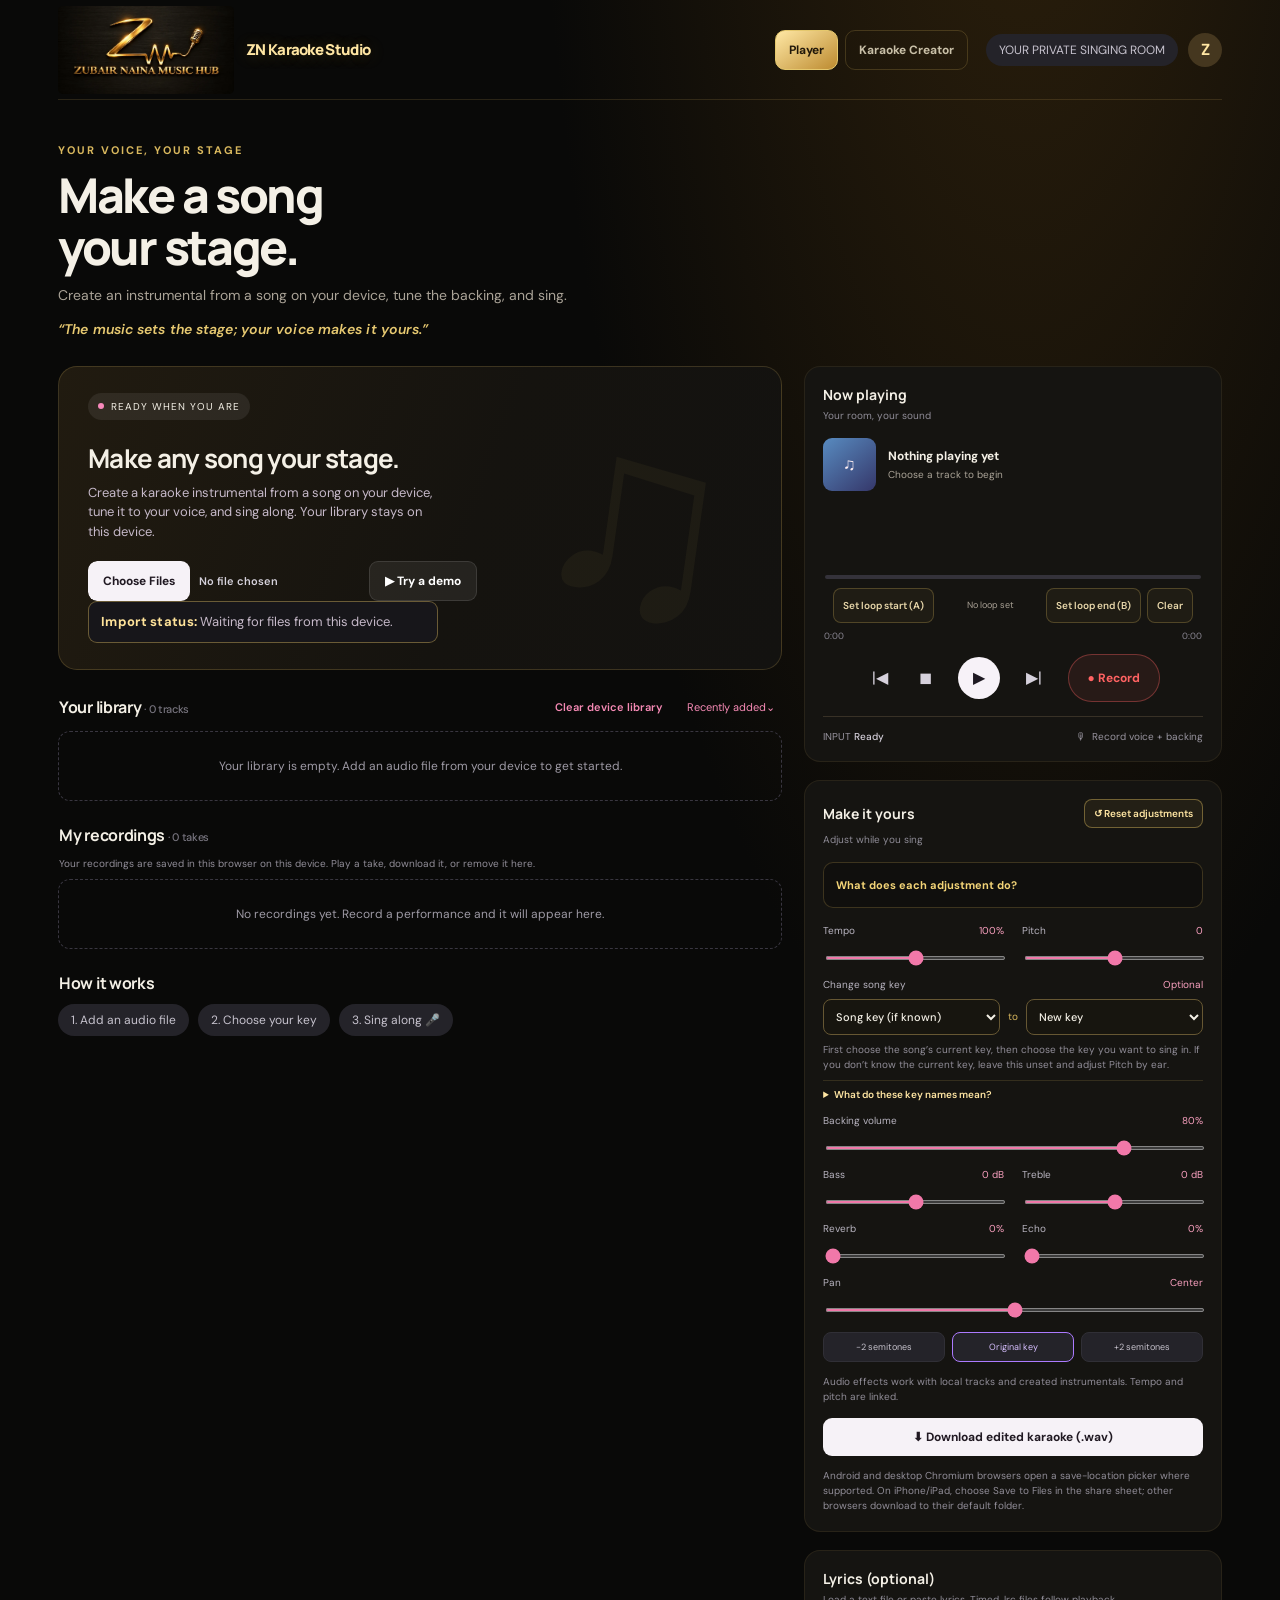
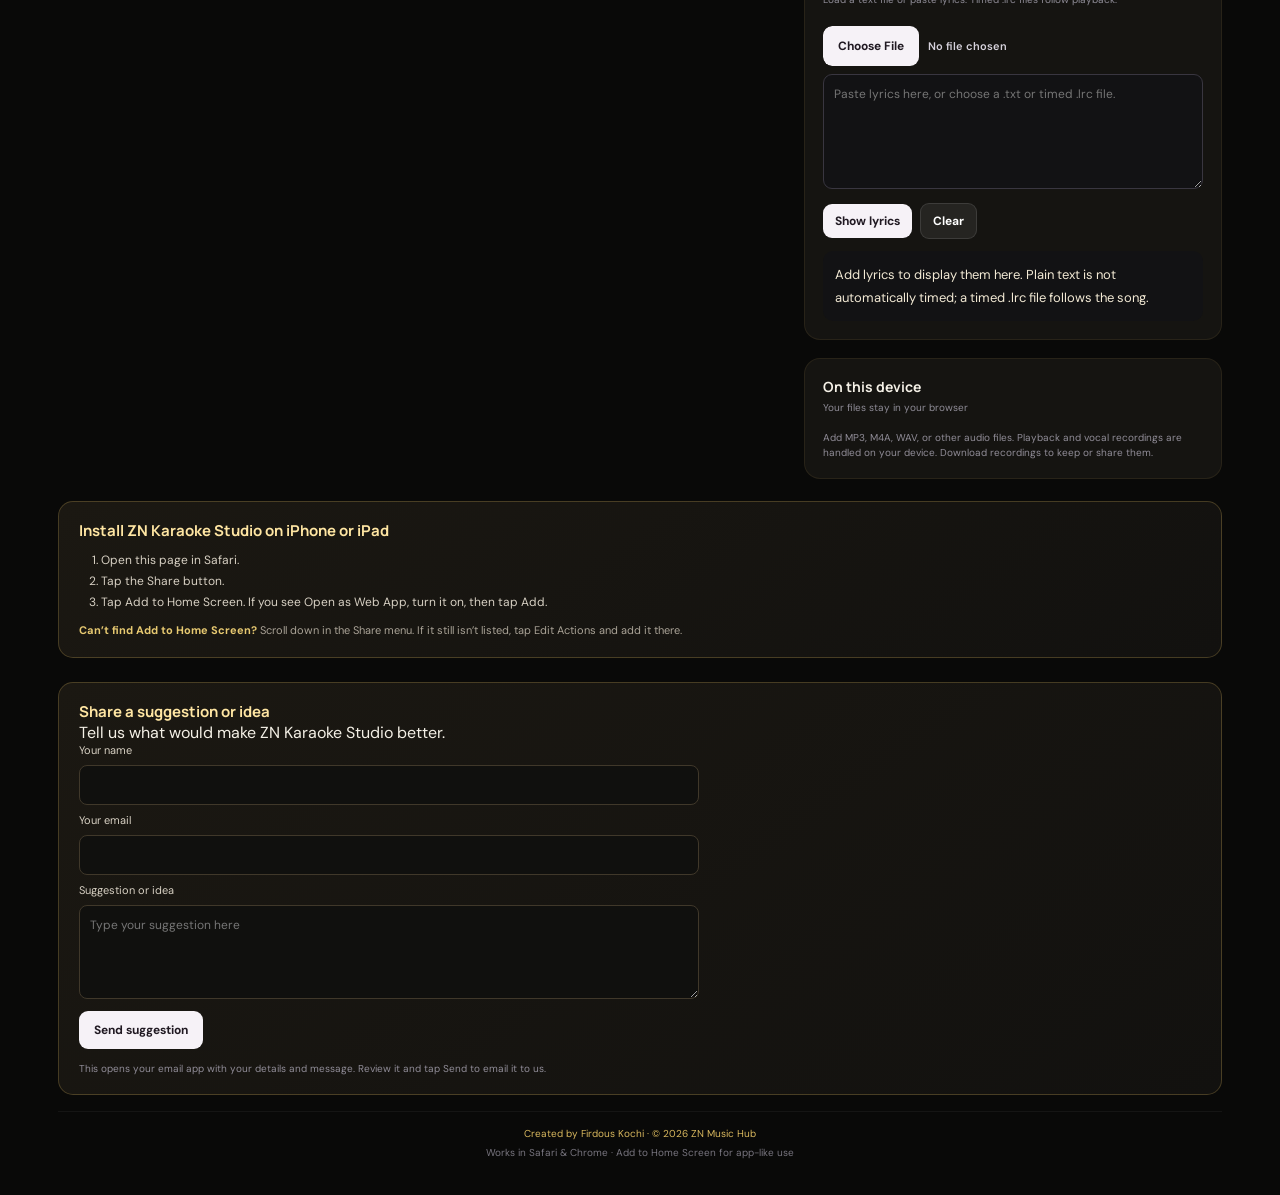
==== commit b779d420: "Add files via upload" ====
--- a/index.html
+++ b/index.html
@@ -13,13 +13,15 @@
 .page-nav{display:flex;align-items:center;gap:7px;margin-left:auto;margin-right:18px}.page-nav a{color:#c9c0a8;text-decoration:none;font-size:12px;font-weight:700;padding:10px 13px;border:1px solid #d9b85e35;border-radius:10px;min-height:40px;display:flex;align-items:center}.page-nav a[aria-current="page"]{color:#21180a;background:linear-gradient(145deg,#ffe8a5,#bd8b30);border-color:#e5c86d}.page-nav a:focus-visible,.loop-controls button:focus-visible{outline:2px solid #ffe6a3;outline-offset:2px}.creator-page{max-width:900px;margin:12px auto 36px;padding:0 4px}.creator-page-heading{margin:14px 0 18px;padding:21px 22px;border:1px solid #d9b85e35;border-radius:15px;background:linear-gradient(145deg,#1b1812,#12110f)}.creator-page-heading .eyebrow{margin:0 0 8px}.creator-page-heading h2{margin:0;color:#ffe6a3;font:800 25px Manrope,sans-serif}.creator-page-heading p{margin:8px 0 0;color:#c6b9a3;font-size:12px;line-height:1.6}.creator-page .creator{padding:20px}.creator-page .creator h3{display:none}.loop-controls{display:flex;align-items:center;justify-content:center;gap:6px;flex-wrap:wrap;margin:9px 0 4px}.loop-controls button{min-height:35px;padding:7px 9px;border:1px solid #d9b85e45;border-radius:8px;background:#d9b85e0c;color:#e8d7aa;font-size:10px;font-weight:600}.loop-controls button:hover{background:#d9b85e20}.loop-controls span{min-width:100px;text-align:center;color:#a8a094;font-size:9px}.creator-page[hidden],#studioHero[hidden],#playerPage[hidden]{display:none!important}
 @media(max-width:560px){.topbar{gap:8px;flex-wrap:wrap;height:auto;min-height:76px;padding:8px 0}.page-nav{order:3;width:100%;margin:0;display:grid;grid-template-columns:1fr 1fr}.page-nav a{justify-content:center;padding:8px;font-size:12px}.top-actions .pill{display:none}.creator-page{padding:0;margin:8px 0 28px}.creator-page-heading{padding:17px 15px}.creator-page-heading h2{font-size:21px}.creator-page .creator{padding:15px}.loop-controls{gap:5px}.loop-controls button{flex:1 1 auto}.loop-controls span{order:4;width:100%;min-width:0}}
 .controls .rec{min-height:48px;min-width:92px;border-radius:25px;padding:0 14px;background:#ff626214;border:1px solid #ff62625c;color:#ff7777;font-size:12px;font-weight:700;white-space:nowrap}.controls .rec:hover{background:#ff626226}.recording-preview{margin-top:13px;padding:13px;border:1px solid #d9b85e55;border-radius:11px;background:#11100d}.recording-preview[hidden]{display:none}.recording-preview-head{display:flex;flex-direction:column;gap:4px;margin-bottom:9px}.recording-preview-head strong{font-size:12px;color:#ffe6a3}.recording-preview-head span{font-size:10px;color:#aaa397;overflow-wrap:anywhere}.recording-preview audio{display:block;width:100%;height:42px;margin:7px 0 10px}.recording-preview .btn{width:100%;justify-content:center;background:linear-gradient(145deg,#ffe8a5,#bd8b30);color:#21180a;min-height:42px}@media(max-width:560px){.controls{gap:12px;flex-wrap:wrap}.controls .rec{order:5;flex-basis:100%;height:48px}.recording-preview{padding:11px}.recording-preview audio{height:48px}}
+.library-actions{display:flex;align-items:center;gap:9px}.clear-library{border:1px solid #d9b85e50;border-radius:8px;background:#d9b85e0c;color:#e9cf87;padding:7px 9px;font-size:10px;font-weight:600}.clear-library:hover{background:#d9b85e20}.clear-library:focus-visible{outline:2px solid #ffe6a3;outline-offset:2px}@media(max-width:560px){.section-head{flex-wrap:wrap;gap:8px}.library-actions{gap:5px}.clear-library{font-size:9px;padding:7px}}
+.recordings-list{display:flex;flex-direction:column;gap:7px}.recording-row{display:grid;grid-template-columns:minmax(0,1fr) auto;align-items:center;gap:10px;padding:11px;border:1px solid #d9b85e24;border-radius:11px;background:#151411}.recording-row-name{font-size:11px;font-weight:700;color:#eee4cb;overflow-wrap:anywhere}.recording-row-date{margin-top:4px;color:#999286;font-size:9px}.recording-row-actions{display:flex;gap:5px;flex-wrap:wrap;justify-content:flex-end}.recording-row-actions button{min-height:36px;padding:7px 9px;border:1px solid #d9b85e42;border-radius:8px;background:#d9b85e0d;color:#e8d7aa;font-size:10px;font-weight:600}.recording-row-actions .delete-recording{border-color:#a6504660;color:#f39a91}.recording-row-actions button:focus-visible{outline:2px solid #ffe6a3;outline-offset:2px}@media(max-width:560px){.recording-row{grid-template-columns:1fr}.recording-row-actions{justify-content:stretch}.recording-row-actions button{flex:1}}
 </style><style>.brand{color:var(--gold-hi);text-shadow:0 1px 16px #ddb95642}.brand-mark{background:linear-gradient(145deg,#ffe8a5,#bd8b30);color:#21180a}.hero .eyebrow{color:var(--gold)}.avatar{background:#45371f;color:var(--gold-hi)}.topbar{border-bottom-color:#e4bd6926}.bottom{justify-content:center;flex-direction:column;gap:6px;text-align:center;transform:translateY(-8px)}.bottom span{width:100%}.studio-head{display:flex;align-items:center;justify-content:space-between;gap:8px}.reset-btn{flex:none;border:1px solid #d9b85e70;border-radius:8px;background:#d9b85e12;color:#ffe6a3;padding:7px 9px;font:600 10px "DM Sans",sans-serif}.reset-btn:hover{background:#d9b85e26}.reset-btn:focus-visible{outline:2px solid #ffe6a3;outline-offset:2px}:root{--bg:#090908;--panel:#151411;--panel2:#201d17;--muted:#aaa397;--text:#f4f0e6;--line:#383126;--pink:#d8ad56;--purple:#ffe19a;--green:#c6a45a;--gold:#d9b85e;--gold-hi:#ffe6a3}body{background:radial-gradient(ellipse at 80% -15%,#30220c 0,transparent 34%),var(--bg)}.feature{background:linear-gradient(110deg,#211b10,#15130f 57%,#131210);border-color:#d9b85e33}.feature:after{color:#d9b85e0d}.side-card{background:#151411;border-color:#d9b85e18}.controls .rec{color:#ff6262}.topbar{height:100px}.brand{gap:12px;white-space:nowrap}.brand-logo{display:block;width:176px;height:88px;object-fit:contain;border-radius:5px}.brand-title{font:800 15px Manrope,sans-serif;color:var(--gold-hi)}.quote{margin:16px 0 0;color:#e7c971;font-size:14px;font-style:italic;font-weight:600;letter-spacing:.1px}@media(max-width:560px){.topbar{height:76px}.brand{gap:8px}.brand-logo{width:112px;height:56px}.brand-title{font-size:12px}}.install-help{max-width:1240px;margin:-18px auto 24px;padding:18px 20px;border:1px solid #d9b85e40;border-radius:15px;background:linear-gradient(145deg,#1b1812,#12110f);color:var(--text)}.install-help h3{margin:0 0 9px;font:700 15px Manrope,sans-serif;color:var(--gold-hi)}.install-help ol{margin:0;padding-left:22px;color:#d7d0c3;font-size:12px;line-height:1.75}.install-help p{margin:9px 0 0;color:#aaa397;font-size:11px;line-height:1.55}.install-help strong{color:#e7c971}.feedback-card{max-width:1240px;margin:0 auto 24px;padding:18px 20px;border:1px solid #d9b85e40;border-radius:15px;background:linear-gradient(145deg,#1b1812,#12110f)}.feedback-card h3{margin:0;font:700 15px Manrope,sans-serif;color:var(--gold-hi)}.feedback-form{display:grid;gap:8px;max-width:620px}.feedback-form label{font-size:11px;color:#d7d0c3}.feedback-form input,.feedback-form textarea{width:100%;border:1px solid #40382a;border-radius:8px;background:#10100e;color:var(--text);padding:10px;font:12px/1.5 "DM Sans",sans-serif}.feedback-form textarea{resize:vertical}.feedback-form input:focus,.feedback-form textarea:focus{outline:2px solid #d9b85e;outline-offset:1px}.feedback-form button{justify-self:start;margin-top:4px}</style></head>
 <body><div class="shell">
 <header class="topbar"><div class="brand"><img class="brand-logo" src="zn-music-hub-logo.webp" alt="Zubair Naina Music Hub logo"><span class="brand-title">ZN Karaoke Studio</span></div><nav class="page-nav" aria-label="Studio pages"><a href="#player" id="navPlayer">Player</a><a href="#creator" id="navCreator">Karaoke Creator</a></nav><div class="top-actions"><span class="pill">YOUR PRIVATE SINGING ROOM</span><span class="avatar">Z</span></div></header>
 <section class="hero" id="studioHero"><div><div class="eyebrow">Your voice, your stage</div><h1>Make a song<br>your stage.</h1><p>Create an instrumental from a song on your device, tune the backing, and sing.</p><blockquote class="quote">“The music sets the stage; your voice makes it yours.”</blockquote></div></section>
 <main class="layout" id="playerPage"><div class="leftcol"><section class="feature"><span class="feature-tag"><i class="live-dot"></i> READY WHEN YOU ARE</span><h2>Make any song your stage.</h2><p>Create a karaoke instrumental from a song on your device, tune it to your voice, and sing along. Your library stays on this device.</p><div class="actions"><input class="native-file-control" id="fileInput" type="file" accept="audio/*,.mp3,.m4a,.wav,.aac,.ogg,.flac,.opus" multiple aria-label="Add audio tracks"><button class="btn secondary" id="demoBtn">▶ Try a demo</button></div><p class="import-status" id="importStatus" role="status" aria-live="polite"><b>Import status:</b> Waiting for files from this device.</p></section>
-<section><div class="section-head"><h3>Your library <span id="count" style="color:#77747e;font:500 11px 'DM Sans'">· 0 tracks</span></h3><button id="sortBtn">Recently added⌄</button></div><div class="tracks" id="tracks"></div></section>
-<section><div class="section-head"><h3>How it works</h3></div><div style="display:flex;gap:9px;flex-wrap:wrap;color:#a09ca7;font-size:10px"><span class="pill">1. Add an audio file</span><span class="pill">2. Choose your key</span><span class="pill">3. Sing along 🎤</span></div></section></div>
+<section><div class="section-head"><h3>Your library <span id="count" style="color:#77747e;font:500 11px 'DM Sans'">· 0 tracks</span></h3><div class="library-actions"><button class="clear-library" id="clearLibrary" type="button">Clear device library</button><button id="sortBtn">Recently added⌄</button></div></div><div class="tracks" id="tracks"></div></section>
+<section class="recordings-section"><div class="section-head"><h3>My recordings <span id="recordingsCount" style="color:#77747e;font:500 11px 'DM Sans'">· 0 takes</span></h3></div><p class="tips" style="margin:0 1px 8px">Your recordings are saved in this browser on this device. Play a take, download it, or remove it here.</p><div class="recordings-list" id="recordingsList"><div class="empty">No recordings yet. Record a performance and it will appear here.</div></div></section><section><div class="section-head"><h3>How it works</h3></div><div style="display:flex;gap:9px;flex-wrap:wrap;color:#a09ca7;font-size:10px"><span class="pill">1. Add an audio file</span><span class="pill">2. Choose your key</span><span class="pill">3. Sing along 🎤</span></div></section></div>
 <aside class="rightcol"><section class="side-card"><h3>Now playing</h3><div class="sub">Your room, your sound</div><div class="now"><div class="cover c2" id="playerCover">♫</div><div style="min-width:0"><div class="now-title" id="playerTitle">Nothing playing yet</div><div class="now-artist" id="playerArtist">Choose a track to begin</div></div></div><div class="wave paused" id="wave"></div><div class="seekline" id="seek"><i id="progress"></i></div><div class="loop-controls" aria-label="Practice loop controls"><button type="button" id="loopStart">Set loop start (A)</button><span id="loopStatus" role="status" aria-live="polite">No loop set</span><button type="button" id="loopEnd">Set loop end (B)</button><button type="button" id="loopClear" aria-label="Clear practice loop">Clear</button></div><div class="times"><span id="elapsed">0:00</span><span id="duration">0:00</span></div><div class="controls"><button id="prev" aria-label="Previous track">|◀</button><button id="stop" aria-label="Stop">◼</button><button class="mainplay" id="play" aria-label="Play or pause">▶</button><button id="next" aria-label="Next track">▶|</button><button class="rec" id="recordBtn" aria-label="Record voice and backing track">● Record</button></div><div class="status"><span>INPUT <b id="inputStatus">Ready</b></span><span id="recStatus">🎙 &nbsp;Record voice + backing</span></div><section class="recording-preview" id="recordingPreview" hidden><div class="recording-preview-head"><strong>Review your recording</strong><span id="recordingName">Ready to listen</span></div><audio id="recordingAudio" controls preload="metadata" aria-label="Play your recorded performance"></audio><button class="btn" type="button" id="downloadRecording">⬇ Download recording</button></section></section>
 <section class="side-card"><div class="studio-head"><h3>Make it yours</h3><button class="reset-btn" id="resetAudio" type="button" aria-label="Reset audio adjustments">↺ Reset adjustments</button></div><div class="sub">Adjust while you sing</div><details class="adjust-help"><summary>What does each adjustment do?</summary><div class="adjust-help-grid"><p><strong>Tempo</strong> — makes the song faster or slower. It can also change the singer’s pitch because this player links speed and pitch.</p><p><strong>Pitch</strong> — raises or lowers the notes so the song may better suit your voice. A semitone is one small step between notes.</p><p><strong>Song key</strong> — choose the song’s current note, then the note you want. If you’re unsure, leave it unset and use Pitch or the quick buttons.</p><p><strong>Scale estimate</strong> — when choosing a song for karaoke creation, the app may suggest an approximate major or minor key. It is only a guide, not a raga detector.</p><p><strong>Backing volume</strong> — changes how loud the music is compared with your singing.</p><p><strong>Bass</strong> — adjusts low sounds, such as the kick drum and bass guitar. Reduce it if the sound feels boomy.</p><p><strong>Treble</strong> — adjusts high sounds, such as cymbals and bright details. Reduce it if the sound feels sharp.</p><p><strong>Reverb</strong> — adds a room or hall echo that makes the backing sound spacious.</p><p><strong>Echo</strong> — repeats the sound after a short delay. Use a small amount for a subtle effect.</p><p><strong>Pan</strong> — moves the backing left or right in stereo headphones. Center keeps it equal in both ears.</p><p><strong>Quick key buttons</strong> — shift the song down two semitones, return to the original pitch, or shift it up two semitones.</p><p><strong>Reset adjustments</strong> — returns tempo, pitch, volume, and effects to their starting values.</p><p><strong>Practice loop (A–B)</strong> — set A at the start of a section and B at the end to repeat that part. Tap Clear to turn looping off.</p><p><strong>Recording count-in</strong> — recording waits three seconds, then starts the backing and captures your voice together with it. Play the take back in the preview before downloading.</p><p><strong>Saved adjustments</strong> — sound settings are remembered for each imported track on this device. Import the same file again to retrieve its settings.</p></div><p class="adjust-help-note">Tip: change one control at a time while the song is playing. Your device speakers may make small changes hard to hear; headphones can help.</p></details><div class="sliders"><div class="control"><label>Tempo <output id="tempoOut">100%</output></label><input id="tempo" type="range" min="70" max="130" value="100"></div><div class="control"><label>Pitch <output id="pitchOut">0</output></label><input id="pitch" type="range" min="-6" max="6" value="0"></div><div class="control wide key-control"><label for="sourceKey">Change song key <output id="keyOut">Optional</output></label><div class="key-selectors"><select id="sourceKey" aria-label="Song current key"><option value="">Song key (if known)</option><option value="0">C</option><option value="1">C# / Db</option><option value="2">D</option><option value="3">D# / Eb</option><option value="4">E</option><option value="5">F</option><option value="6">F# / Gb</option><option value="7">G</option><option value="8">G# / Ab</option><option value="9">A</option><option value="10">A# / Bb</option><option value="11">B</option></select><span aria-hidden="true">to</span><select id="targetKey" aria-label="Desired song key"><option value="" disabled selected>New key</option><option value="0">C</option><option value="1">C# / Db</option><option value="2">D</option><option value="3">D# / Eb</option><option value="4">E</option><option value="5">F</option><option value="6">F# / Gb</option><option value="7">G</option><option value="8">G# / Ab</option><option value="9">A</option><option value="10">A# / Bb</option><option value="11">B</option></select></div><p class="tips">First choose the song’s current key, then choose the key you want to sing in. If you don’t know the current key, leave this unset and adjust Pitch by ear.</p><details class="key-help"><summary>What do these key names mean?</summary><p>A key is the musical note a song is centered around. The 12 choices below go up one semitone at a time. Sharp (#) and flat (b) names such as C# and Db are two names for the same pitch.</p><div class="key-notes"><span>C · 0</span><span>C# / Db · 1</span><span>D · 2</span><span>D# / Eb · 3</span><span>E · 4</span><span>F · 5</span><span>F# / Gb · 6</span><span>G · 7</span><span>G# / Ab · 8</span><span>A · 9</span><span>A# / Bb · 10</span><span>B · 11</span></div><p>Numbers show semitones above C for reference. Changing key transposes the whole track and keeps its major/minor character. In this studio, pitch and tempo are linked, so changing key also changes playback speed.</p></details></div><div class="control wide"><label>Backing volume <output id="volumeOut">80%</output></label><input id="volume" type="range" min="0" max="100" value="80"></div><div class="control"><label>Bass <output id="bassOut">0 dB</output></label><input id="bass" type="range" min="-12" max="12" value="0"></div><div class="control"><label>Treble <output id="trebleOut">0 dB</output></label><input id="treble" type="range" min="-12" max="12" value="0"></div><div class="control"><label>Reverb <output id="reverbOut">0%</output></label><input id="reverb" type="range" min="0" max="100" value="0"></div><div class="control"><label>Echo <output id="echoOut">0%</output></label><input id="echo" type="range" min="0" max="60" value="0"></div><div class="control wide"><label>Pan <output id="panOut">Center</output></label><input id="pan" type="range" min="-100" max="100" value="0"></div></div><div class="quick"><button data-key="-2">−2 semitones</button><button data-key="0" class="on">Original key</button><button data-key="2">+2 semitones</button></div><p class="tips">Audio effects work with local tracks and created instrumentals. Tempo and pitch are linked.</p><button class="btn" id="downloadTrack" disabled style="width:100%;justify-content:center;margin-top:14px">⬇ Download edited karaoke (.wav)</button><p class="tips">Android and desktop Chromium browsers open a save-location picker where supported. On iPhone/iPad, choose Save to Files in the share sheet; other browsers download to their default folder.</p></section>
 <section class="side-card"><h3>Lyrics (optional)</h3><div class="sub">Load a text file or paste lyrics. Timed .lrc files follow playback.</div><input class="native-file-control lyrics-file" id="lyricsFile" type="file" accept=".txt,.lrc,text/plain" aria-label="Load lyrics text file"><textarea class="lyrics-input" id="lyricsInput" rows="5" placeholder="Paste lyrics here, or choose a .txt or timed .lrc file."></textarea><div class="lyrics-actions"><button class="btn" id="showLyrics">Show lyrics</button><button class="btn secondary" id="clearLyrics">Clear</button></div><div class="lyrics-display" id="lyricsDisplay" aria-live="polite">Add lyrics to display them here. Plain text is not automatically timed; a timed .lrc file follows the song.</div></section><section class="side-card"><h3>On this device</h3><div class="sub">Your files stay in your browser</div><p class="tips" style="margin:0">Add MP3, M4A, WAV, or other audio files. Playback and vocal recordings are handled on your device. Download recordings to keep or share them.</p></section></aside></main>
@@ -28,7 +30,18 @@
 <section class="feedback-card"><h3>Share a suggestion or idea</h3><div class="sub">Tell us what would make ZN Karaoke Studio better.</div><form class="feedback-form" id="feedbackForm"><label for="feedbackName">Your name</label><input id="feedbackName" name="name" type="text" autocomplete="name" maxlength="80" required><label for="feedbackEmail">Your email</label><input id="feedbackEmail" name="email" type="email" autocomplete="email" maxlength="254" required><label for="feedbackMessage">Suggestion or idea</label><textarea id="feedbackMessage" name="message" rows="4" maxlength="2000" required placeholder="Type your suggestion here"></textarea><button class="btn" type="submit">Send suggestion</button></form><p class="tips" id="feedbackHelp">This opens your email app with your details and message. Review it and tap Send to email it to us.</p></section>
 <footer class="bottom"><span style="color:#d9b85e">Created by Firdous Kochi · © 2026 ZN Music Hub</span><span>Works in Safari & Chrome · Add to Home Screen for app-like use</span></footer></div><div class="toast" id="toast"></div><audio id="audio" preload="metadata"></audio>
 <script>
-const $=s=>document.querySelector(s),audio=$('#audio');let library=[],current=-1,recorder=null,chunks=[],recording=false,recUrl=null,raf=null,ctx=null,nodes=null,recordDestination=null,micStream=null,micSource=null,lyricsLines=[];const colors=['','c2','c3','c4'];
+const $=s=>document.querySelector(s),audio=$('#audio');let creatingKaraoke=false,library=[],recordings=[],currentRecordingId=null,current=-1,recorder=null,chunks=[],recording=false,recUrl=null,raf=null,ctx=null,nodes=null,recordDestination=null,micStream=null,micSource=null,lyricsLines=[];const colors=['','c2','c3','c4'];
+let libraryDbPromise;function openLibraryDb(){if(!('indexedDB'in window))return Promise.reject(new Error('Device library storage is unavailable.'));if(!libraryDbPromise)libraryDbPromise=new Promise((resolve,reject)=>{const request=indexedDB.open('znKaraokeStudioLibrary',2);request.onupgradeneeded=()=>{if(!request.result.objectStoreNames.contains('tracks'))request.result.createObjectStore('tracks',{keyPath:'id'});if(!request.result.objectStoreNames.contains('recordings'))request.result.createObjectStore('recordings',{keyPath:'id'})};request.onsuccess=()=>resolve(request.result);request.onerror=()=>reject(request.error||new Error('Could not open device storage.'))});return libraryDbPromise}
+function newTrackId(){return globalThis.crypto?.randomUUID?.()||'track-'+Date.now()+'-'+Math.random().toString(36).slice(2)}
+async function saveTrackToDevice(track){if(!track?.file||track.demo)return true;try{const db=await openLibraryDb(),id=track.storageId||newTrackId();track.storageId=id;const record={id,name:track.name,artist:track.artist,duration:track.duration,fileName:track.file.name,type:track.file.type||'audio/mpeg',lastModified:track.file.lastModified||Date.now(),blob:track.file,createdAt:Date.now()};return await new Promise(resolve=>{const tx=db.transaction('tracks','readwrite');tx.objectStore('tracks').put(record);tx.oncomplete=()=>resolve(true);tx.onerror=()=>resolve(false);tx.onabort=()=>resolve(false)})}catch{return false}}
+async function loadSavedTracks(){try{const db=await openLibraryDb(),records=await new Promise((resolve,reject)=>{const req=db.transaction('tracks','readonly').objectStore('tracks').getAll();req.onsuccess=()=>resolve(req.result||[]);req.onerror=()=>reject(req.error)});for(const item of records){if(library.some(x=>x.storageId===item.id||x.file?.name===(item.fileName||item.name)&&x.file?.size===item.blob?.size&&x.file?.lastModified===(item.lastModified||0)))continue;const file=new File([item.blob],item.fileName||item.name,{type:item.type||'audio/mpeg',lastModified:item.lastModified||Date.now()});library.push({storageId:item.id,name:item.name,artist:item.artist||'Saved on this device',url:URL.createObjectURL(item.blob),file,duration:item.duration||'LOCAL'})}}catch{toast('Could not load saved tracks from this browser. You can still add tracks for this session.')}}
+async function saveRecordingToDevice(take){try{const db=await openLibraryDb(),record={id:take.id,name:take.name,fileName:take.fileName,type:take.type,createdAt:take.createdAt,blob:take.blob};return await new Promise(resolve=>{const tx=db.transaction('recordings','readwrite');tx.objectStore('recordings').put(record);tx.oncomplete=()=>resolve(true);tx.onerror=()=>resolve(false);tx.onabort=()=>resolve(false)})}catch{return false}}
+async function loadSavedRecordings(){try{const db=await openLibraryDb(),items=await new Promise((resolve,reject)=>{const req=db.transaction('recordings','readonly').objectStore('recordings').getAll();req.onsuccess=()=>resolve(req.result||[]);req.onerror=()=>reject(req.error)});for(const item of items){const url=URL.createObjectURL(item.blob);recordings.push({...item,url,saved:true})}renderRecordings()}catch{toast('Could not load saved recordings from this browser.')}}
+function renderRecordings(){const list=$('#recordingsList');if(!list)return;$('#recordingsCount').textContent='· '+recordings.length+' take'+(recordings.length===1?'':'s');list.innerHTML=recordings.length?recordings.slice().sort((a,b)=>(b.createdAt||0)-(a.createdAt||0)).map(t=>`<article class="recording-row"><div><div class="recording-row-name">${esc(t.name||t.fileName||'Karaoke performance')}</div><div class="recording-row-date">${t.createdAt?new Date(t.createdAt).toLocaleString():'Saved on this device'}</div></div><div class="recording-row-actions"><button type="button" data-rec-action="play" data-rec-id="${esc(t.id)}">▶ Play</button><button type="button" data-rec-action="download" data-rec-id="${esc(t.id)}">⬇ Download</button><button class="delete-recording" type="button" data-rec-action="delete" data-rec-id="${esc(t.id)}">Delete</button></div></article>`).join(''):`<div class="empty">No recordings yet. Record a performance and it will appear here.</div>`}
+async function deleteRecording(id){const take=recordings.find(t=>t.id===id);if(!take)return;if(!window.confirm('Delete this recording from ZN Karaoke Studio on this device? Any downloaded copy will remain.'))return;try{const db=await openLibraryDb();await new Promise((resolve,reject)=>{const tx=db.transaction('recordings','readwrite');tx.objectStore('recordings').delete(id);tx.oncomplete=resolve;tx.onerror=()=>reject(tx.error)});if(take.url)URL.revokeObjectURL(take.url);recordings=recordings.filter(t=>t.id!==id);if(currentRecordingId===id){$('#recordingAudio').pause();$('#recordingAudio').removeAttribute('src');$('#recordingAudio').load();$('#recordingPreview').hidden=true;currentRecordingId=null;recUrl=null}renderRecordings();toast('Recording deleted from this device.')}catch{toast('Could not delete this recording from browser storage.')}}
+function useRecording(id,action){const take=recordings.find(t=>t.id===id);if(!take)return;if(action==='delete'){deleteRecording(id);return}if(action==='play'){currentRecordingId=id;recUrl=take.url;recordingFilename=take.fileName||'karaoke-performance.webm';$('#recordingAudio').src=take.url;$('#recordingAudio').load();$('#recordingName').textContent=take.fileName||take.name;$('#recordingPreview').hidden=false;$('#recStatus').textContent='Playing back a saved recording';$('#recordingPreview').scrollIntoView({behavior:'smooth',block:'center'});return}if(action==='download'){const a=document.createElement('a');a.href=take.url;a.download=take.fileName||'karaoke-performance.webm';a.click();toast('Recording downloaded.')}}$('#recordingsList').onclick=e=>{const button=e.target.closest('[data-rec-action]');if(button)useRecording(button.dataset.recId,button.dataset.recAction)};
+async function clearDeviceLibrary(){if(recording||countingIn||creatingKaraoke){toast('Stop recording and wait for karaoke creation to finish before clearing the library.');return}const accepted=window.confirm('Remove all songs and recordings saved in ZN Karaoke Studio on this device? This does not delete files you downloaded to your device.');if(!accepted)return;if(recording){recorder?.stop();recording=false}audio.pause();audio.removeAttribute('src');audio.load();for(const track of library)if(track.url)URL.revokeObjectURL(track.url);library=[];current=-1;$('#playerTitle').textContent='Nothing playing yet';$('#playerArtist').textContent='Choose a track to begin';$('#downloadTrack').disabled=true;$('#inputStatus').textContent='Ready';$('#importStatus').innerHTML='<b>Import status:</b> Waiting for files from this device.';for(const take of recordings)if(take.url)URL.revokeObjectURL(take.url);recordings=[];currentRecordingId=null;renderRecordings();recUrl=null;$('#recordingAudio').pause();$('#recordingAudio').removeAttribute('src');$('#recordingAudio').load();$('#recordingPreview').hidden=true;createFile=null;$('#createFile').value='';$('#chosenSong').textContent='No song selected';$('#makeKaraoke').disabled=true;$('#scaleEstimate').hidden=true;$('#createProgress').style.width='0%';$('#createStatus').textContent='Song stays on this device. Choose a file to begin.';scaleAnalysisId++;try{const db=await openLibraryDb();await new Promise((resolve,reject)=>{const tx=db.transaction('tracks','readwrite');tx.objectStore('tracks').clear();tx.objectStore('recordings').clear();tx.oncomplete=resolve;tx.onerror=()=>reject(tx.error);tx.onabort=()=>reject(tx.error)});localStorage.removeItem('znKaraokeAdjustments');toast('Device songs and recordings cleared. Downloaded files remain on your device.')}catch{toast('Tracks were removed from this session, but browser storage could not be cleared.')}render()}
+
 function initAudio(){if(ctx)return;const AC=window.AudioContext||window.webkitAudioContext;if(!AC)return;ctx=new AC();const source=ctx.createMediaElementSource(audio),bass=ctx.createBiquadFilter(),treble=ctx.createBiquadFilter(),dry=ctx.createGain(),conv=ctx.createConvolver(),wet=ctx.createGain(),delay=ctx.createDelay(1),feedback=ctx.createGain(),echo=ctx.createGain(),pan=ctx.createStereoPanner(),master=ctx.createGain();bass.type='lowshelf';bass.frequency.value=180;treble.type='highshelf';treble.frequency.value=3500;let impulse=ctx.createBuffer(2,ctx.sampleRate*1.7,ctx.sampleRate);for(let c=0;c<2;c++){let d=impulse.getChannelData(c);for(let i=0;i<d.length;i++)d[i]=(Math.random()*2-1)*Math.pow(1-i/d.length,2.4)}conv.buffer=impulse;source.connect(bass);bass.connect(treble);treble.connect(dry);dry.connect(pan);treble.connect(conv);conv.connect(wet);wet.connect(pan);treble.connect(delay);delay.connect(echo);delay.connect(feedback);feedback.connect(delay);echo.connect(pan);pan.connect(master);master.connect(ctx.destination);recordDestination=ctx.createMediaStreamDestination();master.connect(recordDestination);nodes={bass,treble,dry,wet,delay,feedback,echo,pan,master};updateAudio()}
 function updateAudio(){if(!nodes)return;const v=id=>Number($(id).value);nodes.bass.gain.value=v('#bass');nodes.treble.gain.value=v('#treble');nodes.master.gain.value=v('#volume')/100;nodes.wet.gain.value=v('#reverb')/100;nodes.dry.gain.value=1-v('#reverb')/100*.55;nodes.delay.delayTime.value=.28;nodes.echo.gain.value=v('#echo')/100*.65;nodes.feedback.gain.value=v('#echo')/100*.32;nodes.pan.pan.value=v('#pan')/100}
 function encodeWav(buffer){const channels=2,frames=buffer.length,bytes=44+frames*channels*2,view=new DataView(new ArrayBuffer(bytes));const str=(o,s)=>{for(let i=0;i<s.length;i++)view.setUint8(o+i,s.charCodeAt(i))};str(0,'RIFF');view.setUint32(4,bytes-8,true);str(8,'WAVE');str(12,'fmt ');view.setUint32(16,16,true);view.setUint16(20,1,true);view.setUint16(22,channels,true);view.setUint32(24,buffer.sampleRate,true);view.setUint32(28,buffer.sampleRate*channels*2,true);view.setUint16(32,channels*2,true);view.setUint16(34,16,true);str(36,'data');view.setUint32(40,bytes-44,true);const left=buffer.getChannelData(0),right=buffer.numberOfChannels>1?buffer.getChannelData(1):left;let o=44;for(let i=0;i<frames;i++){for(const x of [left[i],right[i]]){const s=Math.max(-1,Math.min(1,x));view.setInt16(o,s<0?s*32768:s*32767,true);o+=2}}return new Blob([view],{type:'audio/wav'})}
@@ -39,16 +52,16 @@
 function render(){let list=library.map((x,i)=>({...x,i}));$('#count').textContent='· '+library.length+' track'+(library.length===1?'':'s');$('#tracks').innerHTML=list.length?list.map((t,n)=>`<div class="track ${t.i===current?'active':''}" data-i="${t.i}"><div class="cover ${colors[n%4]}">${t.name.slice(0,1).toUpperCase()}</div><div><div class="track-name">${esc(t.name)}</div><div class="artist">${esc(t.artist)}</div></div><div class="track-meta"><span>${t.duration||'LOCAL'}</span><button class="play-mini" data-play="${t.i}" aria-label="Play ${esc(t.name)}">${t.i===current&&!audio.paused?'❚❚':'▶'}</button></div></div>`).join(''):`<div class="empty">Your library is empty. Add an audio file from your device to get started.</div>`}
 function esc(s){return String(s).replace(/[&<>"']/g,c=>({'&':'&amp;','<':'&lt;','>':'&gt;','"':'&quot;',"'":'&#39;'}[c]))}
 function adjustmentKey(item){const f=item?.file;return item?.demo?'demo':f?`${f.name}|${f.size}|${f.lastModified}`:item?.name||'track'}function readAdjustmentMap(){try{return JSON.parse(localStorage.getItem('znKaraokeAdjustments')||'{}')}catch{return{}}}function saveCurrentAdjustments(){const item=library[current];if(!item)return;const values={};for(const id of ['tempo','pitch','volume','bass','treble','reverb','echo','pan','sourceKey','targetKey'])values[id]=$( '#'+id).value;const map=readAdjustmentMap();map[adjustmentKey(item)]=values;try{localStorage.setItem('znKaraokeAdjustments',JSON.stringify(map))}catch{}}function applyTrackAdjustments(item){const saved=readAdjustmentMap()[adjustmentKey(item)]||{},values={tempo:'100',pitch:'0',volume:'80',bass:'0',treble:'0',reverb:'0',echo:'0',pan:'0',sourceKey:'',targetKey:'',...saved};for(const [id,value] of Object.entries(values)){const el=$('#'+id);if(el)el.value=value}for(const id of ['tempo','pitch','volume','bass','treble','reverb','echo','pan'])$('#'+id).dispatchEvent(new Event('input'));syncKeyTarget()}function setTrack(i){if(!library.length)return;saveCurrentAdjustments();initAudio();if(ctx?.state==='suspended')ctx.resume();current=(i+library.length)%library.length;loopA=loopB=null;$('#loopStatus').textContent='No loop set';applyTrackAdjustments(library[current]);$('#downloadTrack').disabled=false;audio.volume=ctx?1:Number($('#volume').value)/100;audio.src=library[current].url;$('#playerTitle').textContent=library[current].name;$('#playerArtist').textContent=library[current].artist;$('#playerCover').textContent=library[current].name.slice(0,1).toUpperCase();$('#playerCover').className='cover '+colors[current%4];$('#downloadTrack').textContent=library[current].demo?'⬇ Download demo karaoke (.wav)':'⬇ Download adjusted karaoke (.wav)';$('#inputStatus').textContent='Ready';render();audio.play().then(()=>{$('#play').textContent='❚❚'}).catch(()=>toast('Tap play to start your track.'))}
-$('#fileInput').onchange=e=>{const chosen=Array.from(e.target.files||[]),valid=chosen.filter(f=>f.type.startsWith('audio/')||/\.(mp3|m4a|wav|aac|ogg|flac|opus)$/i.test(f.name)),status=$('#importStatus');if(!valid.length){status.innerHTML='<b>Import status:</b> Choose an audio file to add.';e.target.value='';return}const added=[];for(const f of valid){const ext=f.name.split('.').pop().toUpperCase(),name=f.name.replace(/\.[^.]+$/,'');library.push({name,artist:'Your device · '+(f.type.split('/')[1]||ext||'AUDIO').toUpperCase(),url:URL.createObjectURL(f),file:f,duration:'LOCAL'});added.push(f.name)}render();const shown=added.slice(0,3).map(esc).join(', '),extra=added.length>3?' and '+(added.length-3)+' more':'';status.innerHTML='<b>Import status:</b> Added '+shown+extra+'. Ready in your library.';toast('Added '+valid.length+' track'+(valid.length===1?'':'s')+' to your library.');e.target.value=''};
+$('#fileInput').onchange=e=>{const chosen=Array.from(e.target.files||[]),valid=chosen.filter(f=>f.type.startsWith('audio/')||/\.(mp3|m4a|wav|aac|ogg|flac|opus)$/i.test(f.name)),status=$('#importStatus');if(!valid.length){status.innerHTML='<b>Import status:</b> Choose an audio file to add.';e.target.value='';return}const added=[];for(const f of valid){const ext=f.name.split('.').pop().toUpperCase(),name=f.name.replace(/\.[^.]+$/,'');const track={name,artist:'Your device · '+(f.type.split('/')[1]||ext||'AUDIO').toUpperCase(),url:URL.createObjectURL(f),file:f,duration:'LOCAL'};library.push(track);saveTrackToDevice(track).then(saved=>{if(!saved)toast('Track is ready now, but this browser could not save it for next time.')});added.push(f.name)}render();const shown=added.slice(0,3).map(esc).join(', '),extra=added.length>3?' and '+(added.length-3)+' more':'';status.innerHTML='<b>Import status:</b> Added '+shown+extra+'. Ready in your library.';toast('Added '+valid.length+' track'+(valid.length===1?'':'s')+' to your library.');e.target.value=''};
 $('#tracks').onclick=e=>{let b=e.target.closest('[data-play]'),row=e.target.closest('.track');let i=Number(b?.dataset.play??row?.dataset.i);if(!Number.isNaN(i))setTrack(i)};$('#play').onclick=()=>{if(current<0){if(library.length)setTrack(0);else toast('Add a track from your device first.');return}if(audio.paused)audio.play();else audio.pause()};audio.onplay=()=>{$('#play').textContent='❚❚';$('#wave').classList.remove('paused');render();animate()};audio.onpause=()=>{$('#play').textContent='▶';$('#wave').classList.add('paused');cancelAnimationFrame(raf);render()};audio.onended=()=>{if(library.length>1)setTrack((current+1)%library.length)};audio.ontimeupdate=()=>{if(loopA!==null&&loopB!==null&&audio.currentTime>=loopB)audio.currentTime=loopA;$('#elapsed').textContent=fmt(audio.currentTime);$('#duration').textContent=fmt(audio.duration);$('#progress').style.width=(audio.duration?audio.currentTime/audio.duration*100:0)+'%';updateLyrics()};$('#seek').onclick=e=>{if(audio.duration)audio.currentTime=(e.offsetX/e.currentTarget.clientWidth)*audio.duration};let loopA=null,loopB=null;$('#loopStart').onclick=()=>{if(!Number.isFinite(audio.duration)){toast('Play a track before setting a loop.');return}loopA=audio.currentTime;loopB=null;$('#loopStatus').textContent='A · '+fmt(loopA)+' — choose end';toast('Loop start set. Play to the end of the section and set B.')};$('#loopEnd').onclick=()=>{if(loopA===null||!Number.isFinite(audio.duration)){toast('Set loop start (A) first.');return}const end=audio.currentTime;if(end<=loopA+.25){toast('Set B a little after A.');return}loopB=end;$('#loopStatus').textContent='Loop · '+fmt(loopA)+'–'+fmt(loopB);toast('Practice loop is on. The section will repeat.')};$('#loopClear').onclick=()=>{loopA=loopB=null;$('#loopStatus').textContent='No loop set';toast('Practice loop cleared.')};$('#prev').onclick=()=>current>=0&&setTrack(current-1);$('#next').onclick=()=>current>=0&&setTrack(current+1);$('#stop').onclick=()=>{audio.pause();audio.currentTime=0};
 function animate(){let w=$('#wave');if(!w.children.length){let seed=93;for(let i=0;i<54;i++){seed=(seed*9301+49297)%233280;let s=document.createElement('span');s.style.height=(7+seed/233280*44)+'px';w.append(s)}}if(!audio.paused)raf=requestAnimationFrame(animate)}
 function applyRate(){audio.playbackRate=Number($('#tempo').value)/100*Math.pow(2,Number($('#pitch').value)/12)}$('#tempo').oninput=e=>{$('#tempoOut').value=e.target.value+'%';applyRate()};$('#pitch').oninput=e=>{$('#pitchOut').value=(e.target.value>0?'+':'')+e.target.value;applyRate();syncKeyTarget();document.querySelectorAll('[data-key]').forEach(b=>b.classList.toggle('on',Number(b.dataset.key)===Number(e.target.value)))};const keyNames=['C','C# / Db','D','D# / Eb','E','F','F# / Gb','G','G# / Ab','A','A# / Bb','B'];function syncKeyTarget(){const sourceValue=$('#sourceKey').value;if(sourceValue===''){$('#keyOut').textContent='Optional';return}const source=Number(sourceValue),shift=Number($('#pitch').value),target=(source+shift+12)%12;$('#targetKey').value=String(target);$('#keyOut').textContent=keyNames[target]+(shift===0?'':` (${shift>0?'+':''}${shift} st)`)}$('#sourceKey').onchange=()=>{saveCurrentAdjustments();if($('#sourceKey').value===''){$('#keyOut').textContent='Optional';return}$('#targetKey').value=$('#sourceKey').value;$('#pitch').value=0;$('#pitch').dispatchEvent(new Event('input'))};$('#targetKey').onchange=()=>{saveCurrentAdjustments();if($('#sourceKey').value===''){$('#targetKey').value='0';$('#keyOut').textContent='Set original key first';toast('Choose the song current key first.');return}let shift=(Number($('#targetKey').value)-Number($('#sourceKey').value)+12)%12;if(shift>6)shift-=12;$('#pitch').value=shift;$('#pitch').dispatchEvent(new Event('input'))};document.querySelectorAll('[data-key]').forEach(b=>b.onclick=()=>{$('#pitch').value=b.dataset.key;$('#pitch').dispatchEvent(new Event('input'))});const sliders={volume:['volumeOut',v=>v+'%'],bass:['bassOut',v=>v+' dB'],treble:['trebleOut',v=>v+' dB'],reverb:['reverbOut',v=>v+'%'],echo:['echoOut',v=>v+'%'],pan:['panOut',v=>v==0?'Center':(v<0?'L ':'R ')+Math.abs(v)]};$('#resetAudio').onclick=()=>{for(const [id,value] of Object.entries({tempo:100,pitch:0,volume:80,bass:0,treble:0,reverb:0,echo:0,pan:0})){$('#'+id).value=value;$('#'+id).dispatchEvent(new Event('input'))}$('#sourceKey').value='';$('#targetKey').value='';$('#keyOut').textContent='Optional';saveCurrentAdjustments();document.querySelectorAll('[data-key]').forEach(b=>b.classList.toggle('on',Number(b.dataset.key)===0));toast('All sound adjustments reset to their defaults.')};for(const [id,[out,format]] of Object.entries(sliders))$('#'+id).oninput=e=>{$('#'+out).value=format(e.target.value);if(id==='volume'&&!ctx)audio.volume=e.target.value/100;updateAudio();saveCurrentAdjustments()};audio.volume=.8;
-let recordingFilename='karaoke-performance.webm';$('#downloadRecording').onclick=()=>{if(!recUrl)return;const a=document.createElement('a');a.href=recUrl;a.download=recordingFilename;a.click();toast('Recording downloaded.')};$('#recordingAudio').onplay=()=>{if(!audio.paused)audio.pause()};let countingIn=false;$('#recordBtn').onclick=async()=>{if(countingIn){toast('Count-in is in progress.');return}if(recording){recorder.stop();recording=false;audio.pause();$('#recordBtn').textContent='● Record';$('#recordBtn').style.opacity='1';$('#recStatus').textContent='Saving performance…';$('#inputStatus').textContent='Saving';return}if(current<0){toast('Choose or create a karaoke track before recording.');return}if(!navigator.mediaDevices?.getUserMedia||!window.MediaRecorder){toast('Performance recording needs HTTPS and a supported browser.');return}countingIn=true;try{initAudio();if(!ctx||!recordDestination)throw new Error('Audio mixing is not supported in this browser.');await ctx.resume();micStream=await navigator.mediaDevices.getUserMedia({audio:true});micSource=ctx.createMediaStreamSource(micStream);micSource.connect(recordDestination);const mime=['audio/webm;codecs=opus','audio/mp4','audio/webm'].find(MediaRecorder.isTypeSupported),opts=mime?{mimeType:mime}:{};chunks=[];const performanceName=library[current]?.name||'Karaoke';recorder=new MediaRecorder(recordDestination.stream,opts);recorder.ondataavailable=e=>e.data.size&&chunks.push(e.data);recorder.onstop=()=>{micSource?.disconnect();micSource=null;micStream?.getTracks().forEach(t=>t.stop());micStream=null;const blob=new Blob(chunks,{type:recorder.mimeType||'audio/webm'});if(recUrl)URL.revokeObjectURL(recUrl);recUrl=URL.createObjectURL(blob);const extension=blob.type.includes('mp4')?'m4a':'webm',downloadName=performanceName.replace(/[\\/:*?"<>|]/g,'_')+'-performance.'+extension;recordingFilename=downloadName;$('#recordingAudio').src=recUrl;$('#recordingAudio').load();$('#recordingName').textContent=downloadName;$('#recordingPreview').hidden=false;$('#recStatus').textContent='Recording ready · play it back below';$('#inputStatus').textContent='Ready';toast('Recording ready. Play it back and download it when you are happy.')};$('#recordingAudio').pause();$('#recordingPreview').hidden=true;if(!audio.paused)audio.pause();for(let count=3;count>0;count--){$('#recStatus').textContent='Get ready · recording in '+count+'…';$('#inputStatus').textContent='Count-in';await new Promise(resolve=>setTimeout(resolve,1000))}countingIn=false;recorder.start();recording=true;$('#recordBtn').textContent='■ Stop';$('#recordBtn').style.opacity='.65';$('#recStatus').textContent='Recording voice + backing · tap ■ to save';$('#inputStatus').textContent='Mic on';audio.play().catch(()=>toast('Tap Play to start the backing track during your recording.'))}catch(e){countingIn=false;micSource?.disconnect();micSource=null;micStream?.getTracks().forEach(t=>t.stop());micStream=null;recording=false;$('#recordBtn').textContent='● Record';$('#recordBtn').style.opacity='1';toast(e.message||'Microphone access was blocked. Allow it in your browser settings and try again.')}};
-function parseLyrics(text){return text.split(/\r?\n/).map((raw,index)=>{const matches=[...raw.matchAll(/\[(\d{1,2}):(\d{2})(?:[.:](\d{1,3}))?\]/g)];const line=raw.replace(/\[(\d{1,2}):(\d{2})(?:[.:](\d{1,3}))?\]/g,'').trim();if(!line)return null;if(!matches.length)return{time:null,text:line,index};const times=matches.map(m=>Number(m[1])*60+Number(m[2])+Number('0.'+(m[3]||'0')));return{time:Math.min(...times),text:line,index}}).filter(Boolean)}function updateLyrics(){if(!lyricsLines.length)return;const timed=lyricsLines.some(x=>x.time!==null),display=$('#lyricsDisplay');if(!timed){display.textContent=lyricsLines.map(x=>x.text).join('\n');return}let active=-1;for(let i=0;i<lyricsLines.length;i++){if(lyricsLines[i].time!==null&&lyricsLines[i].time<=audio.currentTime)active=i}display.innerHTML='';lyricsLines.forEach((line,i)=>{const div=document.createElement('div');div.textContent=line.text;if(i===active){div.className='lyrics-current'}display.appendChild(div)});const currentLine=display.querySelector('.lyrics-current');if(currentLine)currentLine.scrollIntoView({block:'nearest'})}$('#lyricsFile').onchange=async e=>{const file=e.target.files?.[0];if(!file)return;try{$('#lyricsInput').value=await file.text();toast('Lyrics loaded. Press Show lyrics when ready.')}catch{toast('Could not read that lyrics file.')}};$('#showLyrics').onclick=()=>{lyricsLines=parseLyrics($('#lyricsInput').value);if(!lyricsLines.length){$('#lyricsDisplay').textContent='No lyrics to show yet.';return}updateLyrics();toast(lyricsLines.some(x=>x.time!==null)?'Timed lyrics ready.':'Lyrics ready. Plain text follows playback manually.')};$('#clearLyrics').onclick=()=>{$('#lyricsInput').value='';lyricsLines=[];$('#lyricsDisplay').textContent='Add lyrics to display them here.'};async function createDemoKaraoke(){const Offline=window.OfflineAudioContext||window.webkitOfflineAudioContext;if(!Offline)throw new Error('Demo audio is not supported in this browser.');const sampleRate=22050,bars=8,barSeconds=3.75,duration=bars*barSeconds,off=new Offline(2,Math.ceil(sampleRate*duration),sampleRate),progressions=[[261.63,329.63,392,130.81],[196,246.94,293.66,98],[220,261.63,329.63,110],[174.61,220,261.63,87.31]];function tone(freq,start,length,volume,wave='sine',cutoff=1800){const osc=off.createOscillator(),filter=off.createBiquadFilter(),gain=off.createGain();osc.type=wave;osc.frequency.value=freq;filter.type='lowpass';filter.frequency.value=cutoff;gain.gain.setValueAtTime(.0001,start);gain.gain.exponentialRampToValueAtTime(volume,start+.06);gain.gain.setValueAtTime(volume,start+Math.max(.07,length-.12));gain.gain.exponentialRampToValueAtTime(.0001,start+length);osc.connect(filter);filter.connect(gain);gain.connect(off.destination);osc.start(start);osc.stop(start+length+.02)}for(let bar=0;bar<bars;bar++){const chord=progressions[bar%4],start=bar*barSeconds;for(let n=0;n<3;n++)tone(chord[n],start,barSeconds-.08,.026,'sine',1100);tone(chord[3],start,1.7,.075,'triangle',700);tone(chord[3]*2,start+1.9,1.45,.045,'triangle',900);for(let beat=0;beat<8;beat++){const note=chord[[0,1,2,1,2,1,0,1][beat]];tone(note,start+beat*.46,.34,.032,'triangle',2400)}}const buffer=await off.startRendering(),blob=encodeWav(buffer),file=new File([blob],'ZN-Demo-Karaoke.wav',{type:'audio/wav'}),track={name:'Demo Karaoke',artist:'Instrumental demo · C–G–Am–F',url:URL.createObjectURL(file),file,duration:'0:30',demo:true};const previous=library.findIndex(x=>x.demo);if(previous>=0){URL.revokeObjectURL(library[previous].url);library[previous]=track}else library.push(track);render();setTrack(library.indexOf(track));toast('Demo karaoke ready. Sing along, adjust it, then download the WAV.')}$('#demoBtn').onclick=async()=>{const btn=$('#demoBtn');btn.disabled=true;btn.textContent='Preparing demo…';try{await createDemoKaraoke()}catch(err){console.error(err);toast(err.message||'Could not prepare the demo.')}finally{btn.disabled=false;btn.textContent='▶ Try a demo'}};$('#sortBtn').onclick=()=>toast('Tracks are shown in the order you added them.');document.addEventListener('keydown',e=>{if(e.code==='Space'&&document.activeElement.tagName!=='INPUT'){e.preventDefault();$('#play').click()}});$('#feedbackForm').onsubmit=e=>{e.preventDefault();const name=$('#feedbackName').value.trim(),email=$('#feedbackEmail').value.trim(),message=$('#feedbackMessage').value.trim();if(!name||!email||!message)return;const body='Name: '+name+'\nEmail: '+email+'\n\nSuggestion or idea:\n'+message;window.location.href='mailto:drummers2026@gmail.com?subject='+encodeURIComponent('ZN Karaoke Studio suggestion')+'&body='+encodeURIComponent(body);$('#feedbackHelp').textContent='Your email app should open with your details and message. Review it and tap Send.'};render();
+let recordingFilename='karaoke-performance.webm';$('#downloadRecording').onclick=()=>{if(!recUrl)return;const a=document.createElement('a');a.href=recUrl;a.download=recordingFilename;a.click();toast('Recording downloaded.')};$('#recordingAudio').onplay=()=>{if(!audio.paused)audio.pause()};let countingIn=false;$('#recordBtn').onclick=async()=>{if(countingIn){toast('Count-in is in progress.');return}if(recording){recorder.stop();recording=false;audio.pause();$('#recordBtn').textContent='● Record';$('#recordBtn').style.opacity='1';$('#recStatus').textContent='Saving performance…';$('#inputStatus').textContent='Saving';return}if(current<0){toast('Choose or create a karaoke track before recording.');return}if(!navigator.mediaDevices?.getUserMedia||!window.MediaRecorder){toast('Performance recording needs HTTPS and a supported browser.');return}countingIn=true;try{initAudio();if(!ctx||!recordDestination)throw new Error('Audio mixing is not supported in this browser.');await ctx.resume();micStream=await navigator.mediaDevices.getUserMedia({audio:true});micSource=ctx.createMediaStreamSource(micStream);micSource.connect(recordDestination);const mime=['audio/webm;codecs=opus','audio/mp4','audio/webm'].find(MediaRecorder.isTypeSupported),opts=mime?{mimeType:mime}:{};chunks=[];const performanceName=library[current]?.name||'Karaoke';recorder=new MediaRecorder(recordDestination.stream,opts);recorder.ondataavailable=e=>e.data.size&&chunks.push(e.data);recorder.onstop=()=>{micSource?.disconnect();micSource=null;micStream?.getTracks().forEach(t=>t.stop());micStream=null;const blob=new Blob(chunks,{type:recorder.mimeType||'audio/webm'});const takeUrl=URL.createObjectURL(blob),extension=blob.type.includes('mp4')?'m4a':'webm',downloadName=performanceName.replace(/[\\/:*?"<>|]/g,'_')+'-performance.'+extension,take={id:newTrackId(),name:performanceName+' performance',fileName:downloadName,type:blob.type||'audio/webm',createdAt:Date.now(),blob,url:takeUrl};recUrl=takeUrl;currentRecordingId=take.id;recordingFilename=downloadName;recordings.push(take);$('#recordingAudio').src=takeUrl;$('#recordingAudio').load();$('#recordingName').textContent=downloadName;$('#recordingPreview').hidden=false;$('#recStatus').textContent='Recording ready · play it back below';$('#inputStatus').textContent='Ready';renderRecordings();saveRecordingToDevice(take).then(saved=>{take.saved=saved;if(!saved)toast('Recording is ready to play, but this browser could not save it after closing.');renderRecordings()});toast('Recording ready. Play it back and download it when you are happy.')};$('#recordingAudio').pause();$('#recordingPreview').hidden=true;if(!audio.paused)audio.pause();for(let count=3;count>0;count--){$('#recStatus').textContent='Get ready · recording in '+count+'…';$('#inputStatus').textContent='Count-in';await new Promise(resolve=>setTimeout(resolve,1000))}countingIn=false;recorder.start();recording=true;$('#recordBtn').textContent='■ Stop';$('#recordBtn').style.opacity='.65';$('#recStatus').textContent='Recording voice + backing · tap ■ to save';$('#inputStatus').textContent='Mic on';audio.play().catch(()=>toast('Tap Play to start the backing track during your recording.'))}catch(e){countingIn=false;micSource?.disconnect();micSource=null;micStream?.getTracks().forEach(t=>t.stop());micStream=null;recording=false;$('#recordBtn').textContent='● Record';$('#recordBtn').style.opacity='1';toast(e.message||'Microphone access was blocked. Allow it in your browser settings and try again.')}};
+function parseLyrics(text){return text.split(/\r?\n/).map((raw,index)=>{const matches=[...raw.matchAll(/\[(\d{1,2}):(\d{2})(?:[.:](\d{1,3}))?\]/g)];const line=raw.replace(/\[(\d{1,2}):(\d{2})(?:[.:](\d{1,3}))?\]/g,'').trim();if(!line)return null;if(!matches.length)return{time:null,text:line,index};const times=matches.map(m=>Number(m[1])*60+Number(m[2])+Number('0.'+(m[3]||'0')));return{time:Math.min(...times),text:line,index}}).filter(Boolean)}function updateLyrics(){if(!lyricsLines.length)return;const timed=lyricsLines.some(x=>x.time!==null),display=$('#lyricsDisplay');if(!timed){display.textContent=lyricsLines.map(x=>x.text).join('\n');return}let active=-1;for(let i=0;i<lyricsLines.length;i++){if(lyricsLines[i].time!==null&&lyricsLines[i].time<=audio.currentTime)active=i}display.innerHTML='';lyricsLines.forEach((line,i)=>{const div=document.createElement('div');div.textContent=line.text;if(i===active){div.className='lyrics-current'}display.appendChild(div)});const currentLine=display.querySelector('.lyrics-current');if(currentLine)currentLine.scrollIntoView({block:'nearest'})}$('#lyricsFile').onchange=async e=>{const file=e.target.files?.[0];if(!file)return;try{$('#lyricsInput').value=await file.text();toast('Lyrics loaded. Press Show lyrics when ready.')}catch{toast('Could not read that lyrics file.')}};$('#showLyrics').onclick=()=>{lyricsLines=parseLyrics($('#lyricsInput').value);if(!lyricsLines.length){$('#lyricsDisplay').textContent='No lyrics to show yet.';return}updateLyrics();toast(lyricsLines.some(x=>x.time!==null)?'Timed lyrics ready.':'Lyrics ready. Plain text follows playback manually.')};$('#clearLyrics').onclick=()=>{$('#lyricsInput').value='';lyricsLines=[];$('#lyricsDisplay').textContent='Add lyrics to display them here.'};async function createDemoKaraoke(){const Offline=window.OfflineAudioContext||window.webkitOfflineAudioContext;if(!Offline)throw new Error('Demo audio is not supported in this browser.');const sampleRate=22050,bars=8,barSeconds=3.75,duration=bars*barSeconds,off=new Offline(2,Math.ceil(sampleRate*duration),sampleRate),progressions=[[261.63,329.63,392,130.81],[196,246.94,293.66,98],[220,261.63,329.63,110],[174.61,220,261.63,87.31]];function tone(freq,start,length,volume,wave='sine',cutoff=1800){const osc=off.createOscillator(),filter=off.createBiquadFilter(),gain=off.createGain();osc.type=wave;osc.frequency.value=freq;filter.type='lowpass';filter.frequency.value=cutoff;gain.gain.setValueAtTime(.0001,start);gain.gain.exponentialRampToValueAtTime(volume,start+.06);gain.gain.setValueAtTime(volume,start+Math.max(.07,length-.12));gain.gain.exponentialRampToValueAtTime(.0001,start+length);osc.connect(filter);filter.connect(gain);gain.connect(off.destination);osc.start(start);osc.stop(start+length+.02)}for(let bar=0;bar<bars;bar++){const chord=progressions[bar%4],start=bar*barSeconds;for(let n=0;n<3;n++)tone(chord[n],start,barSeconds-.08,.026,'sine',1100);tone(chord[3],start,1.7,.075,'triangle',700);tone(chord[3]*2,start+1.9,1.45,.045,'triangle',900);for(let beat=0;beat<8;beat++){const note=chord[[0,1,2,1,2,1,0,1][beat]];tone(note,start+beat*.46,.34,.032,'triangle',2400)}}const buffer=await off.startRendering(),blob=encodeWav(buffer),file=new File([blob],'ZN-Demo-Karaoke.wav',{type:'audio/wav'}),track={name:'Demo Karaoke',artist:'Instrumental demo · C–G–Am–F',url:URL.createObjectURL(file),file,duration:'0:30',demo:true};const previous=library.findIndex(x=>x.demo);if(previous>=0){URL.revokeObjectURL(library[previous].url);library[previous]=track}else library.push(track);render();setTrack(library.indexOf(track));toast('Demo karaoke ready. Sing along, adjust it, then download the WAV.')}$('#demoBtn').onclick=async()=>{const btn=$('#demoBtn');btn.disabled=true;btn.textContent='Preparing demo…';try{await createDemoKaraoke()}catch(err){console.error(err);toast(err.message||'Could not prepare the demo.')}finally{btn.disabled=false;btn.textContent='▶ Try a demo'}};$('#sortBtn').onclick=()=>toast('Tracks are shown in the order you added them.');$('#clearLibrary').onclick=clearDeviceLibrary;document.addEventListener('keydown',e=>{if(e.code==='Space'&&document.activeElement.tagName!=='INPUT'){e.preventDefault();$('#play').click()}});$('#feedbackForm').onsubmit=e=>{e.preventDefault();const name=$('#feedbackName').value.trim(),email=$('#feedbackEmail').value.trim(),message=$('#feedbackMessage').value.trim();if(!name||!email||!message)return;const body='Name: '+name+'\nEmail: '+email+'\n\nSuggestion or idea:\n'+message;window.location.href='mailto:drummers2026@gmail.com?subject='+encodeURIComponent('ZN Karaoke Studio suggestion')+'&body='+encodeURIComponent(body);$('#feedbackHelp').textContent='Your email app should open with your details and message. Review it and tap Send.'};render();
 let scaleAnalysisId=0;function fftKeyEstimate(real,imag){const n=real.length;for(let i=1,j=0;i<n;i++){let bit=n>>1;for(;j&bit;bit>>=1)j^=bit;j^=bit;if(i<j){[real[i],real[j]]=[real[j],real[i]];[imag[i],imag[j]]=[imag[j],imag[i]]}}for(let size=2;size<=n;size<<=1){const angle=-2*Math.PI/size,stepR=Math.cos(angle),stepI=Math.sin(angle);for(let start=0;start<n;start+=size){let wr=1,wi=0;for(let j=0;j<size/2;j++){const even=start+j,odd=even+size/2,tr=wr*real[odd]-wi*imag[odd],ti=wr*imag[odd]+wi*real[odd];real[odd]=real[even]-tr;imag[odd]=imag[even]-ti;real[even]+=tr;imag[even]+=ti;const nextR=wr*stepR-wi*stepI;wi=wr*stepI+wi*stepR;wr=nextR}}}}async function estimateSongScale(file){const job=++scaleAnalysisId,out=$('#scaleEstimate');out.hidden=false;out.textContent='Estimating an approximate key and scale on this device…';const AC=window.AudioContext||window.webkitAudioContext;if(!AC){out.textContent='Scale estimate is unavailable in this browser.';return}const analysisContext=new AC();let buffer;try{buffer=await analysisContext.decodeAudioData(await file.arrayBuffer())}catch(err){if(job===scaleAnalysisId)out.textContent='Could not estimate the scale from this file. You can still create the karaoke and adjust pitch by ear.';return}finally{analysisContext.close().catch(()=>{})}if(job!==scaleAnalysisId)return;const n=4096,channel0=buffer.getChannelData(0),channel1=buffer.numberOfChannels>1?buffer.getChannelData(1):channel0,total=channel0.length;let rms0=0,rms1=0;for(let i=0;i<total;i++){rms0+=channel0[i]*channel0[i];rms1+=channel1[i]*channel1[i]}const analysisChannel=rms1>rms0?channel1:channel0;if(total<n){out.textContent='This song is too short for a useful scale estimate.';return}const windowing=new Float64Array(n),chroma=new Float64Array(12);for(let i=0;i<n;i++)windowing[i]=.5-.5*Math.cos(2*Math.PI*i/(n-1));const frameCount=Math.min(96,Math.max(1,Math.floor(buffer.duration*2))),nyquist=buffer.sampleRate/2;let usedFrames=0;for(let frame=0;frame<frameCount;frame++){if(job!==scaleAnalysisId)return;const start=Math.floor((total-n)*((frame+.5)/frameCount)),real=new Float64Array(n),imag=new Float64Array(n);for(let i=0;i<n;i++)real[i]=analysisChannel[start+i]*windowing[i];fftKeyEstimate(real,imag);let energy=0;for(let bin=6;bin<n/2&&bin*buffer.sampleRate/n<2000;bin++){const magnitude=Math.hypot(real[bin],imag[bin]);if(magnitude<1e-7)continue;const frequency=bin*buffer.sampleRate/n;if(frequency>nyquist||frequency<55)continue;const midi=Math.round(69+12*Math.log2(frequency/440)),pitchClass=((midi%12)+12)%12;chroma[pitchClass]+=magnitude;energy+=magnitude}if(energy>0)usedFrames++}if(job!==scaleAnalysisId)return;if(usedFrames<Math.max(4,Math.floor(frameCount*.12))){out.textContent='There was not enough clear musical tone to estimate a scale. You can still adjust pitch by ear.';return}const major=[6.35,2.23,3.48,2.33,4.38,4.09,2.52,5.19,2.39,3.66,2.29,2.88],minor=[6.33,2.68,3.52,5.38,2.60,3.53,2.54,4.75,3.98,2.69,3.34,3.17],meanChroma=chroma.reduce((a,b)=>a+b,0)/12,variance=chroma.reduce((sum,value)=>sum+(value-meanChroma)**2,0);if(variance<1e-8){out.textContent='The song’s notes were too even to estimate a scale. You can still adjust pitch by ear.';return}let best={score:-Infinity,root:0,mode:'major'};for(let root=0;root<12;root++)for(const [mode,profile] of [['major',major],['minor',minor]]){const meanProfile=profile.reduce((a,b)=>a+b,0)/12;let covariance=0,profileVariance=0;for(let pc=0;pc<12;pc++){const a=chroma[(pc+root)%12]-meanChroma,b=profile[pc]-meanProfile;covariance+=a*b;profileVariance+=b*b}const score=covariance/Math.sqrt(variance*profileVariance);if(score>best.score)best={score,root,mode}}const names=['C','C# / Db','D','D# / Eb','E','F','F# / Gb','G','G# / Ab','A','A# / Bb','B'],estimate=names[best.root]+' '+best.mode;out.textContent='Approximate scale/key: '+estimate+'. This is an on-device estimate and may be wrong for mixed, changing-key, or Indian classical music; it does not identify a raga. Treat it as a starting point and check by ear.';}let createFile=null,separatorModule=null;
 $('#createFile').onchange=e=>{createFile=e.target.files?.[0]||null;$('#chosenSong').textContent=createFile?createFile.name:'No song selected';$('#makeKaraoke').disabled=!createFile;$('#createStatus').textContent=createFile?'Song ready on this device. Select Create karaoke to begin processing.':'Waiting for a song from this device.';$('#createProgress').style.width='0%';if(createFile)estimateSongScale(createFile);else{$('#scaleEstimate').hidden=true;scaleAnalysisId++}};
 function separationProgress(p){const stage=p.stage||'';if(stage==='loading-model'){const pct=Math.round((p.fraction||0)*100);$('#createStatus').textContent='Loading separation model… '+pct+'%';$('#createProgress').style.width=Math.min(28,Math.round(pct*.28))+'%'}else if(stage==='demixing'){const pct=Math.round((p.fraction||0)*100);$('#createStatus').textContent=p.totalChunks?`Removing vocals… section ${p.chunk||1} of ${p.totalChunks}`:'Removing vocals… '+pct+'%';$('#createProgress').style.width=(30+Math.round(pct*.62))+'%'}else if(stage==='writing-output'){$('#createStatus').textContent='Preparing instrumental…';$('#createProgress').style.width='94%'}}
-$('#makeKaraoke').onclick=async()=>{if(!createFile)return;const button=$('#makeKaraoke');button.disabled=true;$('#createFile').disabled=true;button.textContent='Working…';$('#createProgress').style.width='3%';$('#createStatus').textContent='Preparing audio… Keep this page open while your phone creates the karaoke.';let stemUrls=[];try{if(!separatorModule){$('#createStatus').textContent='Connecting to the karaoke engine…';separatorModule=await import('https://esm.sh/web-audio-separation@0.3.0?bundle')}const separator=separatorModule.createSeparator('UVR_MDXNET_KARA_2',{common:{onProgress:separationProgress},mdx:{segmentSize:256,overlap:0.25,batchSize:1,executionProviders:['webgpu','wasm']}});$('#createStatus').textContent='Loading the karaoke model on this device. The first download may take a little while…';await separator.loadModel();$('#createStatus').textContent='Analyzing the song… On a phone this can take several minutes. Keep the browser open and screen awake.';const sourceUrl=URL.createObjectURL(createFile);try{stemUrls=await separator.separate(sourceUrl)}finally{URL.revokeObjectURL(sourceUrl)}if(!stemUrls||stemUrls.length<2)throw new Error('Could not create both karaoke audio stems. Please try another song.');const instrumentalResponse=await fetch(stemUrls[1]);if(!instrumentalResponse.ok)throw new Error('Could not read the instrumental created by the model.');const instrumentalBlob=await instrumentalResponse.blob(),base=createFile.name.replace(/\.[^.]+$/,'')||'song',file=new File([instrumentalBlob],base+'-instrumental.wav',{type:'audio/wav'}),track={name:base+' (Karaoke)',artist:'Created on this device · Instrumental',url:URL.createObjectURL(file),file,duration:'NEW'};library.push(track);$('#createProgress').style.width='100%';$('#createStatus').textContent='Your karaoke instrumental is ready.';render();setTrack(library.length-1);toast('Karaoke instrumental added to your library.')}catch(err){console.error(err);const message=String(err?.message||err||'');const friendly=/memory|alloc|wasm|out of/i.test(message)?'This song is too demanding for the available phone memory. Close other apps and try a shorter song, or create it on a computer.':message||'Could not create karaoke. Check your connection and try again.';$('#createStatus').textContent=friendly;toast(friendly)}finally{stemUrls.forEach(u=>URL.revokeObjectURL(u));button.disabled=!createFile;$('#createFile').disabled=false;button.textContent='Create karaoke'}};
+$('#makeKaraoke').onclick=async()=>{if(!createFile)return;creatingKaraoke=true;const button=$('#makeKaraoke');button.disabled=true;$('#createFile').disabled=true;button.textContent='Working…';$('#createProgress').style.width='3%';$('#createStatus').textContent='Preparing audio… Keep this page open while your phone creates the karaoke.';let stemUrls=[];try{if(!separatorModule){$('#createStatus').textContent='Connecting to the karaoke engine…';separatorModule=await import('https://esm.sh/web-audio-separation@0.3.0?bundle')}const separator=separatorModule.createSeparator('UVR_MDXNET_KARA_2',{common:{onProgress:separationProgress},mdx:{segmentSize:256,overlap:0.25,batchSize:1,executionProviders:['webgpu','wasm']}});$('#createStatus').textContent='Loading the karaoke model on this device. The first download may take a little while…';await separator.loadModel();$('#createStatus').textContent='Analyzing the song… On a phone this can take several minutes. Keep the browser open and screen awake.';const sourceUrl=URL.createObjectURL(createFile);try{stemUrls=await separator.separate(sourceUrl)}finally{URL.revokeObjectURL(sourceUrl)}if(!stemUrls||stemUrls.length<2)throw new Error('Could not create both karaoke audio stems. Please try another song.');const instrumentalResponse=await fetch(stemUrls[1]);if(!instrumentalResponse.ok)throw new Error('Could not read the instrumental created by the model.');const instrumentalBlob=await instrumentalResponse.blob(),base=createFile.name.replace(/\.[^.]+$/,'')||'song',file=new File([instrumentalBlob],base+'-instrumental.wav',{type:'audio/wav'}),track={name:base+' (Karaoke)',artist:'Created on this device · Instrumental',url:URL.createObjectURL(file),file,duration:'NEW'};library.push(track);const savedOnDevice=await saveTrackToDevice(track);$('#createProgress').style.width='100%';$('#createStatus').textContent=savedOnDevice?'Your karaoke instrumental is ready and saved on this device.':'Your karaoke instrumental is ready for this session, but could not be saved by this browser.';render();setTrack(library.length-1);toast(savedOnDevice?'Karaoke instrumental saved to this device.':'Karaoke instrumental ready for this session.')}catch(err){console.error(err);const message=String(err?.message||err||'');const friendly=/memory|alloc|wasm|out of/i.test(message)?'This song is too demanding for the available phone memory. Close other apps and try a shorter song, or create it on a computer.':message||'Could not create karaoke. Check your connection and try again.';$('#createStatus').textContent=friendly;toast(friendly)}finally{stemUrls.forEach(u=>URL.revokeObjectURL(u));button.disabled=!createFile;$('#createFile').disabled=false;button.textContent='Create karaoke';creatingKaraoke=false}};
 const songInput=document.querySelector('#createFile'),songUploadStatus=document.querySelector('#songUploadStatus'),uploadProgress=document.querySelector('#uploadProgress'),uploadProgressBar=document.querySelector('.upload-progress'),createStatusNode=document.querySelector('#createStatus');
-songInput.addEventListener('change',e=>{const f=e.target.files&&e.target.files[0];songUploadStatus.textContent=f?'Song loaded into creator · 100%':'No song selected';uploadProgress.style.width=f?'100%':'0%';uploadProgressBar.setAttribute('aria-valuenow',f?'100':'0');if(f)createStatusNode.textContent='Song is ready. Select Create karaoke to begin vocal separation.'});function showStudioPage(){const creator=location.hash==='#creator',hero=$('#studioHero'),player=$('#playerPage'),creatorPage=$('#creatorPage');hero.hidden=creator;player.hidden=creator;creatorPage.hidden=!creator;$('#navPlayer').setAttribute('aria-current',creator?'false':'page');$('#navCreator').setAttribute('aria-current',creator?'page':'false');document.title=creator?'Create Karaoke · ZN Karaoke Studio':'ZN Karaoke Studio';window.scrollTo(0,0)}window.addEventListener('hashchange',showStudioPage);showStudioPage();
+songInput.addEventListener('change',e=>{const f=e.target.files&&e.target.files[0];songUploadStatus.textContent=f?'Song loaded into creator · 100%':'No song selected';uploadProgress.style.width=f?'100%':'0%';uploadProgressBar.setAttribute('aria-valuenow',f?'100':'0');if(f)createStatusNode.textContent='Song is ready. Select Create karaoke to begin vocal separation.'});function showStudioPage(){const creator=location.hash==='#creator',hero=$('#studioHero'),player=$('#playerPage'),creatorPage=$('#creatorPage');hero.hidden=creator;player.hidden=creator;creatorPage.hidden=!creator;$('#navPlayer').setAttribute('aria-current',creator?'false':'page');$('#navCreator').setAttribute('aria-current',creator?'page':'false');document.title=creator?'Create Karaoke · ZN Karaoke Studio':'ZN Karaoke Studio';window.scrollTo(0,0)}window.addEventListener('hashchange',showStudioPage);showStudioPage();loadSavedTracks().then(render);loadSavedRecordings();
 </script></body></html>
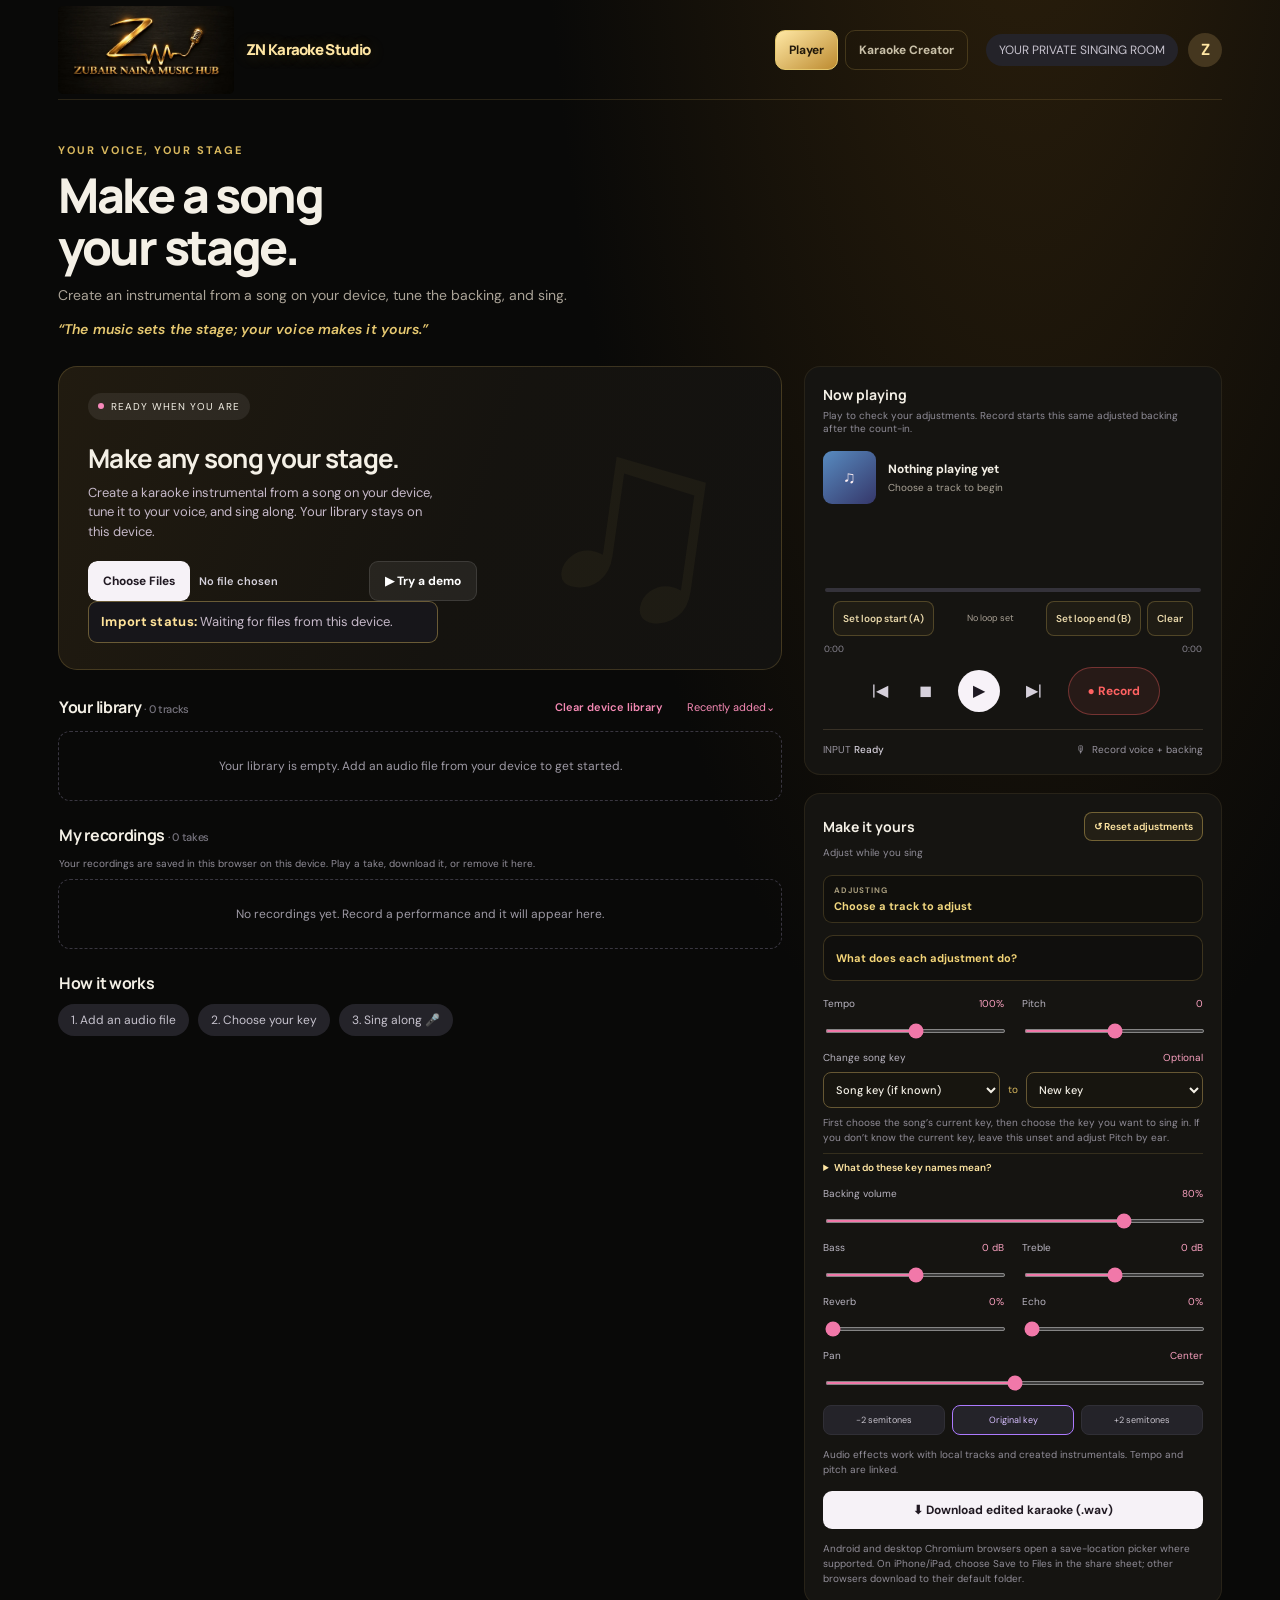
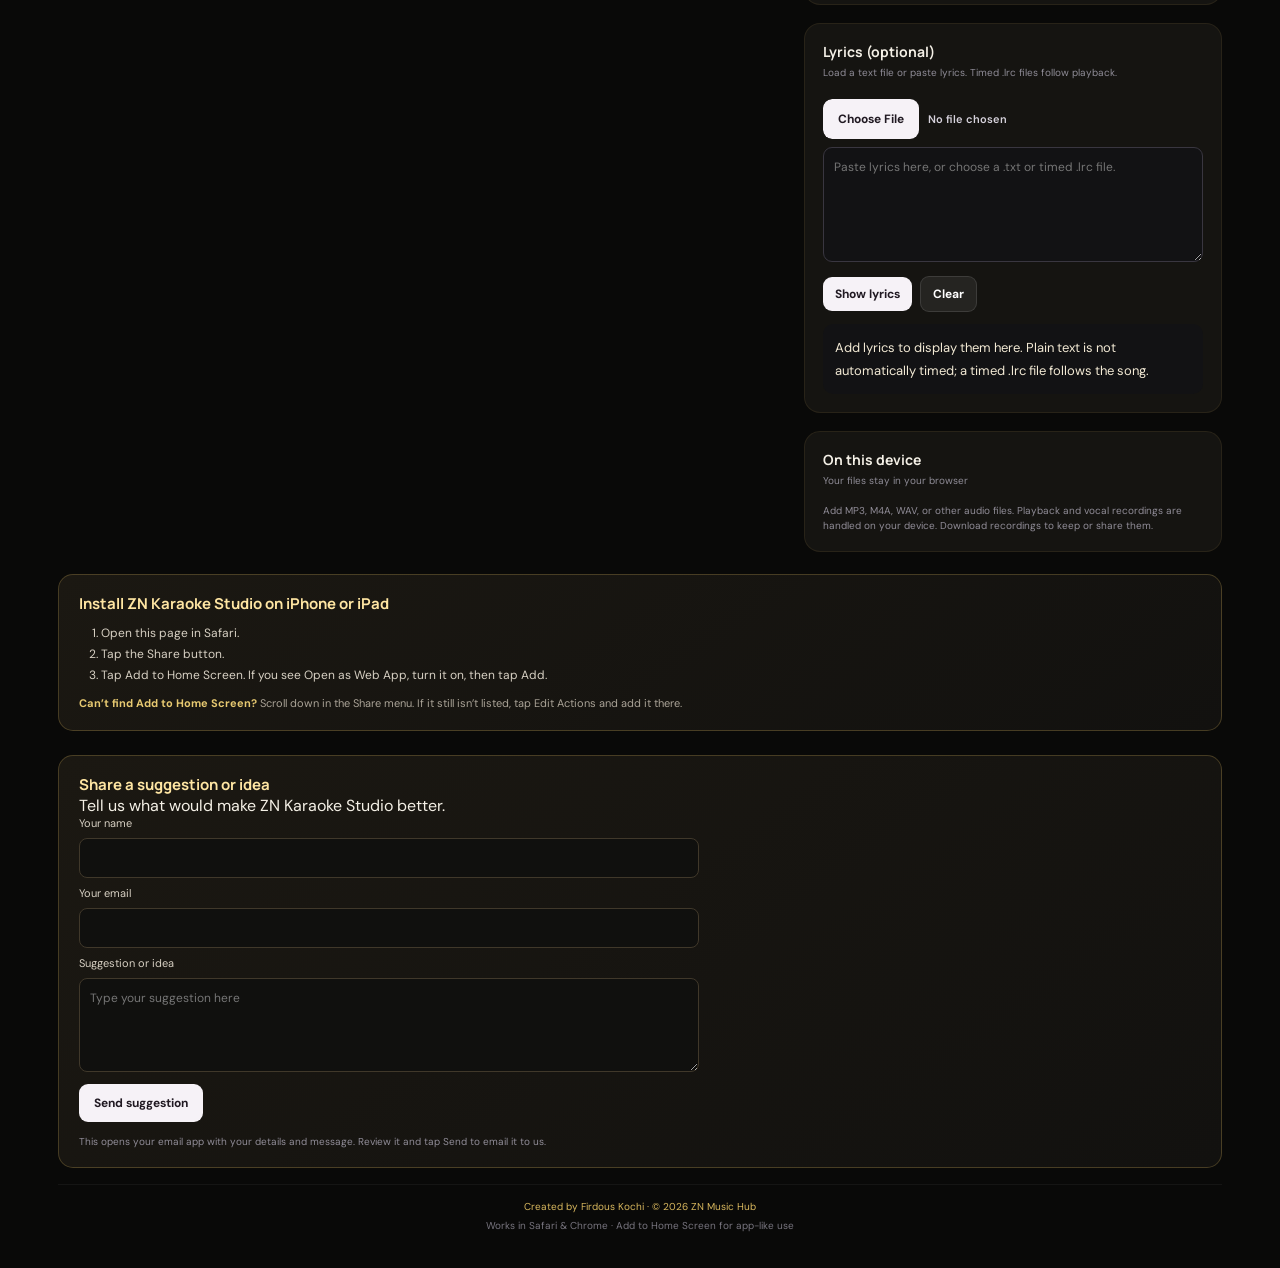
==== commit 0ea2670f: "Add files via upload" ====
--- a/index.html
+++ b/index.html
@@ -15,6 +15,7 @@
 .controls .rec{min-height:48px;min-width:92px;border-radius:25px;padding:0 14px;background:#ff626214;border:1px solid #ff62625c;color:#ff7777;font-size:12px;font-weight:700;white-space:nowrap}.controls .rec:hover{background:#ff626226}.recording-preview{margin-top:13px;padding:13px;border:1px solid #d9b85e55;border-radius:11px;background:#11100d}.recording-preview[hidden]{display:none}.recording-preview-head{display:flex;flex-direction:column;gap:4px;margin-bottom:9px}.recording-preview-head strong{font-size:12px;color:#ffe6a3}.recording-preview-head span{font-size:10px;color:#aaa397;overflow-wrap:anywhere}.recording-preview audio{display:block;width:100%;height:42px;margin:7px 0 10px}.recording-preview .btn{width:100%;justify-content:center;background:linear-gradient(145deg,#ffe8a5,#bd8b30);color:#21180a;min-height:42px}@media(max-width:560px){.controls{gap:12px;flex-wrap:wrap}.controls .rec{order:5;flex-basis:100%;height:48px}.recording-preview{padding:11px}.recording-preview audio{height:48px}}
 .library-actions{display:flex;align-items:center;gap:9px}.clear-library{border:1px solid #d9b85e50;border-radius:8px;background:#d9b85e0c;color:#e9cf87;padding:7px 9px;font-size:10px;font-weight:600}.clear-library:hover{background:#d9b85e20}.clear-library:focus-visible{outline:2px solid #ffe6a3;outline-offset:2px}@media(max-width:560px){.section-head{flex-wrap:wrap;gap:8px}.library-actions{gap:5px}.clear-library{font-size:9px;padding:7px}}
 .recordings-list{display:flex;flex-direction:column;gap:7px}.recording-row{display:grid;grid-template-columns:minmax(0,1fr) auto;align-items:center;gap:10px;padding:11px;border:1px solid #d9b85e24;border-radius:11px;background:#151411}.recording-row-name{font-size:11px;font-weight:700;color:#eee4cb;overflow-wrap:anywhere}.recording-row-date{margin-top:4px;color:#999286;font-size:9px}.recording-row-actions{display:flex;gap:5px;flex-wrap:wrap;justify-content:flex-end}.recording-row-actions button{min-height:36px;padding:7px 9px;border:1px solid #d9b85e42;border-radius:8px;background:#d9b85e0d;color:#e8d7aa;font-size:10px;font-weight:600}.recording-row-actions .delete-recording{border-color:#a6504660;color:#f39a91}.recording-row-actions button:focus-visible{outline:2px solid #ffe6a3;outline-offset:2px}@media(max-width:560px){.recording-row{grid-template-columns:1fr}.recording-row-actions{justify-content:stretch}.recording-row-actions button{flex:1}}
+.adjusting-track{margin:0 0 12px;padding:9px 10px;border:1px solid #d9b85e35;border-radius:9px;background:#100f0c;color:#f1d77f;font-size:11px;font-weight:700;overflow-wrap:anywhere}.adjusting-track::before{content:'ADJUSTING';display:block;margin-bottom:4px;color:#a79c7d;font-size:8px;letter-spacing:1px;font-weight:700}
 </style><style>.brand{color:var(--gold-hi);text-shadow:0 1px 16px #ddb95642}.brand-mark{background:linear-gradient(145deg,#ffe8a5,#bd8b30);color:#21180a}.hero .eyebrow{color:var(--gold)}.avatar{background:#45371f;color:var(--gold-hi)}.topbar{border-bottom-color:#e4bd6926}.bottom{justify-content:center;flex-direction:column;gap:6px;text-align:center;transform:translateY(-8px)}.bottom span{width:100%}.studio-head{display:flex;align-items:center;justify-content:space-between;gap:8px}.reset-btn{flex:none;border:1px solid #d9b85e70;border-radius:8px;background:#d9b85e12;color:#ffe6a3;padding:7px 9px;font:600 10px "DM Sans",sans-serif}.reset-btn:hover{background:#d9b85e26}.reset-btn:focus-visible{outline:2px solid #ffe6a3;outline-offset:2px}:root{--bg:#090908;--panel:#151411;--panel2:#201d17;--muted:#aaa397;--text:#f4f0e6;--line:#383126;--pink:#d8ad56;--purple:#ffe19a;--green:#c6a45a;--gold:#d9b85e;--gold-hi:#ffe6a3}body{background:radial-gradient(ellipse at 80% -15%,#30220c 0,transparent 34%),var(--bg)}.feature{background:linear-gradient(110deg,#211b10,#15130f 57%,#131210);border-color:#d9b85e33}.feature:after{color:#d9b85e0d}.side-card{background:#151411;border-color:#d9b85e18}.controls .rec{color:#ff6262}.topbar{height:100px}.brand{gap:12px;white-space:nowrap}.brand-logo{display:block;width:176px;height:88px;object-fit:contain;border-radius:5px}.brand-title{font:800 15px Manrope,sans-serif;color:var(--gold-hi)}.quote{margin:16px 0 0;color:#e7c971;font-size:14px;font-style:italic;font-weight:600;letter-spacing:.1px}@media(max-width:560px){.topbar{height:76px}.brand{gap:8px}.brand-logo{width:112px;height:56px}.brand-title{font-size:12px}}.install-help{max-width:1240px;margin:-18px auto 24px;padding:18px 20px;border:1px solid #d9b85e40;border-radius:15px;background:linear-gradient(145deg,#1b1812,#12110f);color:var(--text)}.install-help h3{margin:0 0 9px;font:700 15px Manrope,sans-serif;color:var(--gold-hi)}.install-help ol{margin:0;padding-left:22px;color:#d7d0c3;font-size:12px;line-height:1.75}.install-help p{margin:9px 0 0;color:#aaa397;font-size:11px;line-height:1.55}.install-help strong{color:#e7c971}.feedback-card{max-width:1240px;margin:0 auto 24px;padding:18px 20px;border:1px solid #d9b85e40;border-radius:15px;background:linear-gradient(145deg,#1b1812,#12110f)}.feedback-card h3{margin:0;font:700 15px Manrope,sans-serif;color:var(--gold-hi)}.feedback-form{display:grid;gap:8px;max-width:620px}.feedback-form label{font-size:11px;color:#d7d0c3}.feedback-form input,.feedback-form textarea{width:100%;border:1px solid #40382a;border-radius:8px;background:#10100e;color:var(--text);padding:10px;font:12px/1.5 "DM Sans",sans-serif}.feedback-form textarea{resize:vertical}.feedback-form input:focus,.feedback-form textarea:focus{outline:2px solid #d9b85e;outline-offset:1px}.feedback-form button{justify-self:start;margin-top:4px}</style></head>
 <body><div class="shell">
 <header class="topbar"><div class="brand"><img class="brand-logo" src="zn-music-hub-logo.webp" alt="Zubair Naina Music Hub logo"><span class="brand-title">ZN Karaoke Studio</span></div><nav class="page-nav" aria-label="Studio pages"><a href="#player" id="navPlayer">Player</a><a href="#creator" id="navCreator">Karaoke Creator</a></nav><div class="top-actions"><span class="pill">YOUR PRIVATE SINGING ROOM</span><span class="avatar">Z</span></div></header>
@@ -22,8 +23,8 @@
 <main class="layout" id="playerPage"><div class="leftcol"><section class="feature"><span class="feature-tag"><i class="live-dot"></i> READY WHEN YOU ARE</span><h2>Make any song your stage.</h2><p>Create a karaoke instrumental from a song on your device, tune it to your voice, and sing along. Your library stays on this device.</p><div class="actions"><input class="native-file-control" id="fileInput" type="file" accept="audio/*,.mp3,.m4a,.wav,.aac,.ogg,.flac,.opus" multiple aria-label="Add audio tracks"><button class="btn secondary" id="demoBtn">▶ Try a demo</button></div><p class="import-status" id="importStatus" role="status" aria-live="polite"><b>Import status:</b> Waiting for files from this device.</p></section>
 <section><div class="section-head"><h3>Your library <span id="count" style="color:#77747e;font:500 11px 'DM Sans'">· 0 tracks</span></h3><div class="library-actions"><button class="clear-library" id="clearLibrary" type="button">Clear device library</button><button id="sortBtn">Recently added⌄</button></div></div><div class="tracks" id="tracks"></div></section>
 <section class="recordings-section"><div class="section-head"><h3>My recordings <span id="recordingsCount" style="color:#77747e;font:500 11px 'DM Sans'">· 0 takes</span></h3></div><p class="tips" style="margin:0 1px 8px">Your recordings are saved in this browser on this device. Play a take, download it, or remove it here.</p><div class="recordings-list" id="recordingsList"><div class="empty">No recordings yet. Record a performance and it will appear here.</div></div></section><section><div class="section-head"><h3>How it works</h3></div><div style="display:flex;gap:9px;flex-wrap:wrap;color:#a09ca7;font-size:10px"><span class="pill">1. Add an audio file</span><span class="pill">2. Choose your key</span><span class="pill">3. Sing along 🎤</span></div></section></div>
-<aside class="rightcol"><section class="side-card"><h3>Now playing</h3><div class="sub">Your room, your sound</div><div class="now"><div class="cover c2" id="playerCover">♫</div><div style="min-width:0"><div class="now-title" id="playerTitle">Nothing playing yet</div><div class="now-artist" id="playerArtist">Choose a track to begin</div></div></div><div class="wave paused" id="wave"></div><div class="seekline" id="seek"><i id="progress"></i></div><div class="loop-controls" aria-label="Practice loop controls"><button type="button" id="loopStart">Set loop start (A)</button><span id="loopStatus" role="status" aria-live="polite">No loop set</span><button type="button" id="loopEnd">Set loop end (B)</button><button type="button" id="loopClear" aria-label="Clear practice loop">Clear</button></div><div class="times"><span id="elapsed">0:00</span><span id="duration">0:00</span></div><div class="controls"><button id="prev" aria-label="Previous track">|◀</button><button id="stop" aria-label="Stop">◼</button><button class="mainplay" id="play" aria-label="Play or pause">▶</button><button id="next" aria-label="Next track">▶|</button><button class="rec" id="recordBtn" aria-label="Record voice and backing track">● Record</button></div><div class="status"><span>INPUT <b id="inputStatus">Ready</b></span><span id="recStatus">🎙 &nbsp;Record voice + backing</span></div><section class="recording-preview" id="recordingPreview" hidden><div class="recording-preview-head"><strong>Review your recording</strong><span id="recordingName">Ready to listen</span></div><audio id="recordingAudio" controls preload="metadata" aria-label="Play your recorded performance"></audio><button class="btn" type="button" id="downloadRecording">⬇ Download recording</button></section></section>
-<section class="side-card"><div class="studio-head"><h3>Make it yours</h3><button class="reset-btn" id="resetAudio" type="button" aria-label="Reset audio adjustments">↺ Reset adjustments</button></div><div class="sub">Adjust while you sing</div><details class="adjust-help"><summary>What does each adjustment do?</summary><div class="adjust-help-grid"><p><strong>Tempo</strong> — makes the song faster or slower. It can also change the singer’s pitch because this player links speed and pitch.</p><p><strong>Pitch</strong> — raises or lowers the notes so the song may better suit your voice. A semitone is one small step between notes.</p><p><strong>Song key</strong> — choose the song’s current note, then the note you want. If you’re unsure, leave it unset and use Pitch or the quick buttons.</p><p><strong>Scale estimate</strong> — when choosing a song for karaoke creation, the app may suggest an approximate major or minor key. It is only a guide, not a raga detector.</p><p><strong>Backing volume</strong> — changes how loud the music is compared with your singing.</p><p><strong>Bass</strong> — adjusts low sounds, such as the kick drum and bass guitar. Reduce it if the sound feels boomy.</p><p><strong>Treble</strong> — adjusts high sounds, such as cymbals and bright details. Reduce it if the sound feels sharp.</p><p><strong>Reverb</strong> — adds a room or hall echo that makes the backing sound spacious.</p><p><strong>Echo</strong> — repeats the sound after a short delay. Use a small amount for a subtle effect.</p><p><strong>Pan</strong> — moves the backing left or right in stereo headphones. Center keeps it equal in both ears.</p><p><strong>Quick key buttons</strong> — shift the song down two semitones, return to the original pitch, or shift it up two semitones.</p><p><strong>Reset adjustments</strong> — returns tempo, pitch, volume, and effects to their starting values.</p><p><strong>Practice loop (A–B)</strong> — set A at the start of a section and B at the end to repeat that part. Tap Clear to turn looping off.</p><p><strong>Recording count-in</strong> — recording waits three seconds, then starts the backing and captures your voice together with it. Play the take back in the preview before downloading.</p><p><strong>Saved adjustments</strong> — sound settings are remembered for each imported track on this device. Import the same file again to retrieve its settings.</p></div><p class="adjust-help-note">Tip: change one control at a time while the song is playing. Your device speakers may make small changes hard to hear; headphones can help.</p></details><div class="sliders"><div class="control"><label>Tempo <output id="tempoOut">100%</output></label><input id="tempo" type="range" min="70" max="130" value="100"></div><div class="control"><label>Pitch <output id="pitchOut">0</output></label><input id="pitch" type="range" min="-6" max="6" value="0"></div><div class="control wide key-control"><label for="sourceKey">Change song key <output id="keyOut">Optional</output></label><div class="key-selectors"><select id="sourceKey" aria-label="Song current key"><option value="">Song key (if known)</option><option value="0">C</option><option value="1">C# / Db</option><option value="2">D</option><option value="3">D# / Eb</option><option value="4">E</option><option value="5">F</option><option value="6">F# / Gb</option><option value="7">G</option><option value="8">G# / Ab</option><option value="9">A</option><option value="10">A# / Bb</option><option value="11">B</option></select><span aria-hidden="true">to</span><select id="targetKey" aria-label="Desired song key"><option value="" disabled selected>New key</option><option value="0">C</option><option value="1">C# / Db</option><option value="2">D</option><option value="3">D# / Eb</option><option value="4">E</option><option value="5">F</option><option value="6">F# / Gb</option><option value="7">G</option><option value="8">G# / Ab</option><option value="9">A</option><option value="10">A# / Bb</option><option value="11">B</option></select></div><p class="tips">First choose the song’s current key, then choose the key you want to sing in. If you don’t know the current key, leave this unset and adjust Pitch by ear.</p><details class="key-help"><summary>What do these key names mean?</summary><p>A key is the musical note a song is centered around. The 12 choices below go up one semitone at a time. Sharp (#) and flat (b) names such as C# and Db are two names for the same pitch.</p><div class="key-notes"><span>C · 0</span><span>C# / Db · 1</span><span>D · 2</span><span>D# / Eb · 3</span><span>E · 4</span><span>F · 5</span><span>F# / Gb · 6</span><span>G · 7</span><span>G# / Ab · 8</span><span>A · 9</span><span>A# / Bb · 10</span><span>B · 11</span></div><p>Numbers show semitones above C for reference. Changing key transposes the whole track and keeps its major/minor character. In this studio, pitch and tempo are linked, so changing key also changes playback speed.</p></details></div><div class="control wide"><label>Backing volume <output id="volumeOut">80%</output></label><input id="volume" type="range" min="0" max="100" value="80"></div><div class="control"><label>Bass <output id="bassOut">0 dB</output></label><input id="bass" type="range" min="-12" max="12" value="0"></div><div class="control"><label>Treble <output id="trebleOut">0 dB</output></label><input id="treble" type="range" min="-12" max="12" value="0"></div><div class="control"><label>Reverb <output id="reverbOut">0%</output></label><input id="reverb" type="range" min="0" max="100" value="0"></div><div class="control"><label>Echo <output id="echoOut">0%</output></label><input id="echo" type="range" min="0" max="60" value="0"></div><div class="control wide"><label>Pan <output id="panOut">Center</output></label><input id="pan" type="range" min="-100" max="100" value="0"></div></div><div class="quick"><button data-key="-2">−2 semitones</button><button data-key="0" class="on">Original key</button><button data-key="2">+2 semitones</button></div><p class="tips">Audio effects work with local tracks and created instrumentals. Tempo and pitch are linked.</p><button class="btn" id="downloadTrack" disabled style="width:100%;justify-content:center;margin-top:14px">⬇ Download edited karaoke (.wav)</button><p class="tips">Android and desktop Chromium browsers open a save-location picker where supported. On iPhone/iPad, choose Save to Files in the share sheet; other browsers download to their default folder.</p></section>
+<aside class="rightcol"><section class="side-card"><h3>Now playing</h3><div class="sub">Play to check your adjustments. Record starts this same adjusted backing after the count-in.</div><div class="now"><div class="cover c2" id="playerCover">♫</div><div style="min-width:0"><div class="now-title" id="playerTitle">Nothing playing yet</div><div class="now-artist" id="playerArtist">Choose a track to begin</div></div></div><div class="wave paused" id="wave"></div><div class="seekline" id="seek"><i id="progress"></i></div><div class="loop-controls" aria-label="Practice loop controls"><button type="button" id="loopStart">Set loop start (A)</button><span id="loopStatus" role="status" aria-live="polite">No loop set</span><button type="button" id="loopEnd">Set loop end (B)</button><button type="button" id="loopClear" aria-label="Clear practice loop">Clear</button></div><div class="times"><span id="elapsed">0:00</span><span id="duration">0:00</span></div><div class="controls"><button id="prev" aria-label="Previous track">|◀</button><button id="stop" aria-label="Stop">◼</button><button class="mainplay" id="play" aria-label="Play or pause">▶</button><button id="next" aria-label="Next track">▶|</button><button class="rec" id="recordBtn" aria-label="Record voice and backing track">● Record</button></div><div class="status"><span>INPUT <b id="inputStatus">Ready</b></span><span id="recStatus">🎙 &nbsp;Record voice + backing</span></div><section class="recording-preview" id="recordingPreview" hidden><div class="recording-preview-head"><strong>Review your recording</strong><span id="recordingName">Ready to listen</span></div><audio id="recordingAudio" controls preload="metadata" aria-label="Play your recorded performance"></audio><button class="btn" type="button" id="downloadRecording">⬇ Download recording</button></section></section>
+<section class="side-card"><div class="studio-head"><h3>Make it yours</h3><button class="reset-btn" id="resetAudio" type="button" aria-label="Reset audio adjustments">↺ Reset adjustments</button></div><div class="sub">Adjust while you sing</div><div class="adjusting-track" id="adjustingTrack" role="status" aria-live="polite">Choose a track to adjust</div><details class="adjust-help"><summary>What does each adjustment do?</summary><div class="adjust-help-grid"><p><strong>Tempo</strong> — makes the song faster or slower. It can also change the singer’s pitch because this player links speed and pitch.</p><p><strong>Pitch</strong> — raises or lowers the notes so the song may better suit your voice. A semitone is one small step between notes.</p><p><strong>Song key</strong> — choose the song’s current note, then the note you want. If you’re unsure, leave it unset and use Pitch or the quick buttons.</p><p><strong>Scale estimate</strong> — when choosing a song for karaoke creation, the app may suggest an approximate major or minor key. It is only a guide, not a raga detector.</p><p><strong>Backing volume</strong> — changes how loud the music is compared with your singing.</p><p><strong>Bass</strong> — adjusts low sounds, such as the kick drum and bass guitar. Reduce it if the sound feels boomy.</p><p><strong>Treble</strong> — adjusts high sounds, such as cymbals and bright details. Reduce it if the sound feels sharp.</p><p><strong>Reverb</strong> — adds a room or hall echo that makes the backing sound spacious.</p><p><strong>Echo</strong> — repeats the sound after a short delay. Use a small amount for a subtle effect.</p><p><strong>Pan</strong> — moves the backing left or right in stereo headphones. Center keeps it equal in both ears.</p><p><strong>Quick key buttons</strong> — shift the song down two semitones, return to the original pitch, or shift it up two semitones.</p><p><strong>Reset adjustments</strong> — returns tempo, pitch, volume, and effects to their starting values.</p><p><strong>Practice loop (A–B)</strong> — set A at the start of a section and B at the end to repeat that part. Tap Clear to turn looping off.</p><p><strong>Recording count-in</strong> — recording waits three seconds, then starts the backing and captures your voice together with it. Play the take back in the preview before downloading.</p><p><strong>Saved adjustments</strong> — sound settings are remembered for each imported track on this device. Import the same file again to retrieve its settings.</p></div><p class="adjust-help-note">Tip: change one control at a time while the song is playing. Your device speakers may make small changes hard to hear; headphones can help.</p></details><div class="sliders"><div class="control"><label>Tempo <output id="tempoOut">100%</output></label><input id="tempo" type="range" min="70" max="130" value="100"></div><div class="control"><label>Pitch <output id="pitchOut">0</output></label><input id="pitch" type="range" min="-6" max="6" value="0"></div><div class="control wide key-control"><label for="sourceKey">Change song key <output id="keyOut">Optional</output></label><div class="key-selectors"><select id="sourceKey" aria-label="Song current key"><option value="">Song key (if known)</option><option value="0">C</option><option value="1">C# / Db</option><option value="2">D</option><option value="3">D# / Eb</option><option value="4">E</option><option value="5">F</option><option value="6">F# / Gb</option><option value="7">G</option><option value="8">G# / Ab</option><option value="9">A</option><option value="10">A# / Bb</option><option value="11">B</option></select><span aria-hidden="true">to</span><select id="targetKey" aria-label="Desired song key"><option value="" disabled selected>New key</option><option value="0">C</option><option value="1">C# / Db</option><option value="2">D</option><option value="3">D# / Eb</option><option value="4">E</option><option value="5">F</option><option value="6">F# / Gb</option><option value="7">G</option><option value="8">G# / Ab</option><option value="9">A</option><option value="10">A# / Bb</option><option value="11">B</option></select></div><p class="tips">First choose the song’s current key, then choose the key you want to sing in. If you don’t know the current key, leave this unset and adjust Pitch by ear.</p><details class="key-help"><summary>What do these key names mean?</summary><p>A key is the musical note a song is centered around. The 12 choices below go up one semitone at a time. Sharp (#) and flat (b) names such as C# and Db are two names for the same pitch.</p><div class="key-notes"><span>C · 0</span><span>C# / Db · 1</span><span>D · 2</span><span>D# / Eb · 3</span><span>E · 4</span><span>F · 5</span><span>F# / Gb · 6</span><span>G · 7</span><span>G# / Ab · 8</span><span>A · 9</span><span>A# / Bb · 10</span><span>B · 11</span></div><p>Numbers show semitones above C for reference. Changing key transposes the whole track and keeps its major/minor character. In this studio, pitch and tempo are linked, so changing key also changes playback speed.</p></details></div><div class="control wide"><label>Backing volume <output id="volumeOut">80%</output></label><input id="volume" type="range" min="0" max="100" value="80"></div><div class="control"><label>Bass <output id="bassOut">0 dB</output></label><input id="bass" type="range" min="-12" max="12" value="0"></div><div class="control"><label>Treble <output id="trebleOut">0 dB</output></label><input id="treble" type="range" min="-12" max="12" value="0"></div><div class="control"><label>Reverb <output id="reverbOut">0%</output></label><input id="reverb" type="range" min="0" max="100" value="0"></div><div class="control"><label>Echo <output id="echoOut">0%</output></label><input id="echo" type="range" min="0" max="60" value="0"></div><div class="control wide"><label>Pan <output id="panOut">Center</output></label><input id="pan" type="range" min="-100" max="100" value="0"></div></div><div class="quick"><button data-key="-2">−2 semitones</button><button data-key="0" class="on">Original key</button><button data-key="2">+2 semitones</button></div><p class="tips">Audio effects work with local tracks and created instrumentals. Tempo and pitch are linked.</p><button class="btn" id="downloadTrack" disabled style="width:100%;justify-content:center;margin-top:14px">⬇ Download edited karaoke (.wav)</button><p class="tips">Android and desktop Chromium browsers open a save-location picker where supported. On iPhone/iPad, choose Save to Files in the share sheet; other browsers download to their default folder.</p></section>
 <section class="side-card"><h3>Lyrics (optional)</h3><div class="sub">Load a text file or paste lyrics. Timed .lrc files follow playback.</div><input class="native-file-control lyrics-file" id="lyricsFile" type="file" accept=".txt,.lrc,text/plain" aria-label="Load lyrics text file"><textarea class="lyrics-input" id="lyricsInput" rows="5" placeholder="Paste lyrics here, or choose a .txt or timed .lrc file."></textarea><div class="lyrics-actions"><button class="btn" id="showLyrics">Show lyrics</button><button class="btn secondary" id="clearLyrics">Clear</button></div><div class="lyrics-display" id="lyricsDisplay" aria-live="polite">Add lyrics to display them here. Plain text is not automatically timed; a timed .lrc file follows the song.</div></section><section class="side-card"><h3>On this device</h3><div class="sub">Your files stay in your browser</div><p class="tips" style="margin:0">Add MP3, M4A, WAV, or other audio files. Playback and vocal recordings are handled on your device. Download recordings to keep or share them.</p></section></aside></main>
 <section class="creator-page" id="creatorPage" hidden><div class="creator-page-heading"><span class="eyebrow">MAKE YOUR OWN INSTRUMENTAL</span><h2>Create karaoke from a song</h2><p>Choose a song on this device. The app removes the lead vocal here, then adds the instrumental to your Player library.</p></div><section class="creator"><h3>Create karaoke from a song</h3><p>Select a song file. ZN Karaoke Studio will remove the lead vocal on this device, then add the instrumental to your library. The first use downloads a karaoke separation model (~30 MB). </p><p class="tips" style="margin:8px 0 12px;color:#f2ce72"><strong>Recommended:</strong> Create karaoke on a computer or tablet. Phone browsers may take a long time or stop during vocal removal. Playback and sound adjustments still work on phones.</p><div class="creator-row"><input id="createFile" class="native-file-control" type="file" accept="audio/*,.mp3,.m4a,.wav,.aac,.ogg,.flac,.opus" aria-label="Choose a song"><span class="creator-file" id="chosenSong">No song selected</span><button class="btn" id="makeKaraoke" disabled>Create karaoke</button></div><div class="upload-state"><span id="songUploadStatus" role="status" aria-live="polite">Waiting for a song.</span><div class="upload-progress" role="progressbar" aria-label="Song loaded into creator" aria-valuemin="0" aria-valuemax="100" aria-valuenow="0"><i id="uploadProgress"></i></div></div><p id="scaleEstimate" class="scale-estimate" role="status" aria-live="polite" hidden></p><div class="creator-progress"><i id="createProgress"></i></div><p class="creator-status" id="createStatus" role="status" aria-live="polite">Song stays on this device. Choose a file to begin.</p></section></section>
 <section class="install-help" id="install-help"><h3>Install ZN Karaoke Studio on iPhone or iPad</h3><ol><li>Open this page in Safari.</li><li>Tap the Share button.</li><li>Tap Add to Home Screen. If you see Open as Web App, turn it on, then tap Add.</li></ol><p><strong>Can’t find Add to Home Screen?</strong> Scroll down in the Share menu. If it still isn’t listed, tap Edit Actions and add it there.</p></section>
@@ -34,13 +35,13 @@
 let libraryDbPromise;function openLibraryDb(){if(!('indexedDB'in window))return Promise.reject(new Error('Device library storage is unavailable.'));if(!libraryDbPromise)libraryDbPromise=new Promise((resolve,reject)=>{const request=indexedDB.open('znKaraokeStudioLibrary',2);request.onupgradeneeded=()=>{if(!request.result.objectStoreNames.contains('tracks'))request.result.createObjectStore('tracks',{keyPath:'id'});if(!request.result.objectStoreNames.contains('recordings'))request.result.createObjectStore('recordings',{keyPath:'id'})};request.onsuccess=()=>resolve(request.result);request.onerror=()=>reject(request.error||new Error('Could not open device storage.'))});return libraryDbPromise}
 function newTrackId(){return globalThis.crypto?.randomUUID?.()||'track-'+Date.now()+'-'+Math.random().toString(36).slice(2)}
 async function saveTrackToDevice(track){if(!track?.file||track.demo)return true;try{const db=await openLibraryDb(),id=track.storageId||newTrackId();track.storageId=id;const record={id,name:track.name,artist:track.artist,duration:track.duration,fileName:track.file.name,type:track.file.type||'audio/mpeg',lastModified:track.file.lastModified||Date.now(),blob:track.file,createdAt:Date.now()};return await new Promise(resolve=>{const tx=db.transaction('tracks','readwrite');tx.objectStore('tracks').put(record);tx.oncomplete=()=>resolve(true);tx.onerror=()=>resolve(false);tx.onabort=()=>resolve(false)})}catch{return false}}
-async function loadSavedTracks(){try{const db=await openLibraryDb(),records=await new Promise((resolve,reject)=>{const req=db.transaction('tracks','readonly').objectStore('tracks').getAll();req.onsuccess=()=>resolve(req.result||[]);req.onerror=()=>reject(req.error)});for(const item of records){if(library.some(x=>x.storageId===item.id||x.file?.name===(item.fileName||item.name)&&x.file?.size===item.blob?.size&&x.file?.lastModified===(item.lastModified||0)))continue;const file=new File([item.blob],item.fileName||item.name,{type:item.type||'audio/mpeg',lastModified:item.lastModified||Date.now()});library.push({storageId:item.id,name:item.name,artist:item.artist||'Saved on this device',url:URL.createObjectURL(item.blob),file,duration:item.duration||'LOCAL'})}}catch{toast('Could not load saved tracks from this browser. You can still add tracks for this session.')}}
+async function loadSavedTracks(){try{const db=await openLibraryDb(),records=await new Promise((resolve,reject)=>{const req=db.transaction('tracks','readonly').objectStore('tracks').getAll();req.onsuccess=()=>resolve(req.result||[]);req.onerror=()=>reject(req.error)});for(const item of records.slice().sort((a,b)=>(b.createdAt||0)-(a.createdAt||0))){if(library.some(x=>x.storageId===item.id||x.file?.name===(item.fileName||item.name)&&x.file?.size===item.blob?.size&&x.file?.lastModified===(item.lastModified||0)))continue;const file=new File([item.blob],item.fileName||item.name,{type:item.type||'audio/mpeg',lastModified:item.lastModified||Date.now()});library.push({storageId:item.id,name:item.name,artist:item.artist||'Saved on this device',url:URL.createObjectURL(item.blob),file,duration:item.duration||'LOCAL'})}}catch{toast('Could not load saved tracks from this browser. You can still add tracks for this session.')}}
 async function saveRecordingToDevice(take){try{const db=await openLibraryDb(),record={id:take.id,name:take.name,fileName:take.fileName,type:take.type,createdAt:take.createdAt,blob:take.blob};return await new Promise(resolve=>{const tx=db.transaction('recordings','readwrite');tx.objectStore('recordings').put(record);tx.oncomplete=()=>resolve(true);tx.onerror=()=>resolve(false);tx.onabort=()=>resolve(false)})}catch{return false}}
 async function loadSavedRecordings(){try{const db=await openLibraryDb(),items=await new Promise((resolve,reject)=>{const req=db.transaction('recordings','readonly').objectStore('recordings').getAll();req.onsuccess=()=>resolve(req.result||[]);req.onerror=()=>reject(req.error)});for(const item of items){const url=URL.createObjectURL(item.blob);recordings.push({...item,url,saved:true})}renderRecordings()}catch{toast('Could not load saved recordings from this browser.')}}
 function renderRecordings(){const list=$('#recordingsList');if(!list)return;$('#recordingsCount').textContent='· '+recordings.length+' take'+(recordings.length===1?'':'s');list.innerHTML=recordings.length?recordings.slice().sort((a,b)=>(b.createdAt||0)-(a.createdAt||0)).map(t=>`<article class="recording-row"><div><div class="recording-row-name">${esc(t.name||t.fileName||'Karaoke performance')}</div><div class="recording-row-date">${t.createdAt?new Date(t.createdAt).toLocaleString():'Saved on this device'}</div></div><div class="recording-row-actions"><button type="button" data-rec-action="play" data-rec-id="${esc(t.id)}">▶ Play</button><button type="button" data-rec-action="download" data-rec-id="${esc(t.id)}">⬇ Download</button><button class="delete-recording" type="button" data-rec-action="delete" data-rec-id="${esc(t.id)}">Delete</button></div></article>`).join(''):`<div class="empty">No recordings yet. Record a performance and it will appear here.</div>`}
 async function deleteRecording(id){const take=recordings.find(t=>t.id===id);if(!take)return;if(!window.confirm('Delete this recording from ZN Karaoke Studio on this device? Any downloaded copy will remain.'))return;try{const db=await openLibraryDb();await new Promise((resolve,reject)=>{const tx=db.transaction('recordings','readwrite');tx.objectStore('recordings').delete(id);tx.oncomplete=resolve;tx.onerror=()=>reject(tx.error)});if(take.url)URL.revokeObjectURL(take.url);recordings=recordings.filter(t=>t.id!==id);if(currentRecordingId===id){$('#recordingAudio').pause();$('#recordingAudio').removeAttribute('src');$('#recordingAudio').load();$('#recordingPreview').hidden=true;currentRecordingId=null;recUrl=null}renderRecordings();toast('Recording deleted from this device.')}catch{toast('Could not delete this recording from browser storage.')}}
 function useRecording(id,action){const take=recordings.find(t=>t.id===id);if(!take)return;if(action==='delete'){deleteRecording(id);return}if(action==='play'){currentRecordingId=id;recUrl=take.url;recordingFilename=take.fileName||'karaoke-performance.webm';$('#recordingAudio').src=take.url;$('#recordingAudio').load();$('#recordingName').textContent=take.fileName||take.name;$('#recordingPreview').hidden=false;$('#recStatus').textContent='Playing back a saved recording';$('#recordingPreview').scrollIntoView({behavior:'smooth',block:'center'});return}if(action==='download'){const a=document.createElement('a');a.href=take.url;a.download=take.fileName||'karaoke-performance.webm';a.click();toast('Recording downloaded.')}}$('#recordingsList').onclick=e=>{const button=e.target.closest('[data-rec-action]');if(button)useRecording(button.dataset.recId,button.dataset.recAction)};
-async function clearDeviceLibrary(){if(recording||countingIn||creatingKaraoke){toast('Stop recording and wait for karaoke creation to finish before clearing the library.');return}const accepted=window.confirm('Remove all songs and recordings saved in ZN Karaoke Studio on this device? This does not delete files you downloaded to your device.');if(!accepted)return;if(recording){recorder?.stop();recording=false}audio.pause();audio.removeAttribute('src');audio.load();for(const track of library)if(track.url)URL.revokeObjectURL(track.url);library=[];current=-1;$('#playerTitle').textContent='Nothing playing yet';$('#playerArtist').textContent='Choose a track to begin';$('#downloadTrack').disabled=true;$('#inputStatus').textContent='Ready';$('#importStatus').innerHTML='<b>Import status:</b> Waiting for files from this device.';for(const take of recordings)if(take.url)URL.revokeObjectURL(take.url);recordings=[];currentRecordingId=null;renderRecordings();recUrl=null;$('#recordingAudio').pause();$('#recordingAudio').removeAttribute('src');$('#recordingAudio').load();$('#recordingPreview').hidden=true;createFile=null;$('#createFile').value='';$('#chosenSong').textContent='No song selected';$('#makeKaraoke').disabled=true;$('#scaleEstimate').hidden=true;$('#createProgress').style.width='0%';$('#createStatus').textContent='Song stays on this device. Choose a file to begin.';scaleAnalysisId++;try{const db=await openLibraryDb();await new Promise((resolve,reject)=>{const tx=db.transaction('tracks','readwrite');tx.objectStore('tracks').clear();tx.objectStore('recordings').clear();tx.oncomplete=resolve;tx.onerror=()=>reject(tx.error);tx.onabort=()=>reject(tx.error)});localStorage.removeItem('znKaraokeAdjustments');toast('Device songs and recordings cleared. Downloaded files remain on your device.')}catch{toast('Tracks were removed from this session, but browser storage could not be cleared.')}render()}
+async function clearDeviceLibrary(){if(recording||countingIn||creatingKaraoke){toast('Stop recording and wait for karaoke creation to finish before clearing the library.');return}const accepted=window.confirm('Remove all songs and recordings saved in ZN Karaoke Studio on this device? This does not delete files you downloaded to your device.');if(!accepted)return;if(recording){recorder?.stop();recording=false}audio.pause();audio.removeAttribute('src');audio.load();for(const track of library)if(track.url)URL.revokeObjectURL(track.url);library=[];current=-1;$('#playerTitle').textContent='Nothing playing yet';$('#playerArtist').textContent='Choose a track to begin';$('#adjustingTrack').textContent='Choose a track to adjust';$('#downloadTrack').disabled=true;$('#inputStatus').textContent='Ready';$('#importStatus').innerHTML='<b>Import status:</b> Waiting for files from this device.';for(const take of recordings)if(take.url)URL.revokeObjectURL(take.url);recordings=[];currentRecordingId=null;renderRecordings();recUrl=null;$('#recordingAudio').pause();$('#recordingAudio').removeAttribute('src');$('#recordingAudio').load();$('#recordingPreview').hidden=true;createFile=null;$('#createFile').value='';$('#chosenSong').textContent='No song selected';$('#makeKaraoke').disabled=true;$('#scaleEstimate').hidden=true;$('#createProgress').style.width='0%';$('#createStatus').textContent='Song stays on this device. Choose a file to begin.';scaleAnalysisId++;try{const db=await openLibraryDb();await new Promise((resolve,reject)=>{const tx=db.transaction('tracks','readwrite');tx.objectStore('tracks').clear();tx.objectStore('recordings').clear();tx.oncomplete=resolve;tx.onerror=()=>reject(tx.error);tx.onabort=()=>reject(tx.error)});localStorage.removeItem('znKaraokeAdjustments');toast('Device songs and recordings cleared. Downloaded files remain on your device.')}catch{toast('Tracks were removed from this session, but browser storage could not be cleared.')}render()}
 
 function initAudio(){if(ctx)return;const AC=window.AudioContext||window.webkitAudioContext;if(!AC)return;ctx=new AC();const source=ctx.createMediaElementSource(audio),bass=ctx.createBiquadFilter(),treble=ctx.createBiquadFilter(),dry=ctx.createGain(),conv=ctx.createConvolver(),wet=ctx.createGain(),delay=ctx.createDelay(1),feedback=ctx.createGain(),echo=ctx.createGain(),pan=ctx.createStereoPanner(),master=ctx.createGain();bass.type='lowshelf';bass.frequency.value=180;treble.type='highshelf';treble.frequency.value=3500;let impulse=ctx.createBuffer(2,ctx.sampleRate*1.7,ctx.sampleRate);for(let c=0;c<2;c++){let d=impulse.getChannelData(c);for(let i=0;i<d.length;i++)d[i]=(Math.random()*2-1)*Math.pow(1-i/d.length,2.4)}conv.buffer=impulse;source.connect(bass);bass.connect(treble);treble.connect(dry);dry.connect(pan);treble.connect(conv);conv.connect(wet);wet.connect(pan);treble.connect(delay);delay.connect(echo);delay.connect(feedback);feedback.connect(delay);echo.connect(pan);pan.connect(master);master.connect(ctx.destination);recordDestination=ctx.createMediaStreamDestination();master.connect(recordDestination);nodes={bass,treble,dry,wet,delay,feedback,echo,pan,master};updateAudio()}
 function updateAudio(){if(!nodes)return;const v=id=>Number($(id).value);nodes.bass.gain.value=v('#bass');nodes.treble.gain.value=v('#treble');nodes.master.gain.value=v('#volume')/100;nodes.wet.gain.value=v('#reverb')/100;nodes.dry.gain.value=1-v('#reverb')/100*.55;nodes.delay.delayTime.value=.28;nodes.echo.gain.value=v('#echo')/100*.65;nodes.feedback.gain.value=v('#echo')/100*.32;nodes.pan.pan.value=v('#pan')/100}
@@ -51,8 +52,8 @@
 function fmt(s){if(!Number.isFinite(s))return'0:00';return Math.floor(s/60)+':'+String(Math.floor(s%60)).padStart(2,'0')}
 function render(){let list=library.map((x,i)=>({...x,i}));$('#count').textContent='· '+library.length+' track'+(library.length===1?'':'s');$('#tracks').innerHTML=list.length?list.map((t,n)=>`<div class="track ${t.i===current?'active':''}" data-i="${t.i}"><div class="cover ${colors[n%4]}">${t.name.slice(0,1).toUpperCase()}</div><div><div class="track-name">${esc(t.name)}</div><div class="artist">${esc(t.artist)}</div></div><div class="track-meta"><span>${t.duration||'LOCAL'}</span><button class="play-mini" data-play="${t.i}" aria-label="Play ${esc(t.name)}">${t.i===current&&!audio.paused?'❚❚':'▶'}</button></div></div>`).join(''):`<div class="empty">Your library is empty. Add an audio file from your device to get started.</div>`}
 function esc(s){return String(s).replace(/[&<>"']/g,c=>({'&':'&amp;','<':'&lt;','>':'&gt;','"':'&quot;',"'":'&#39;'}[c]))}
-function adjustmentKey(item){const f=item?.file;return item?.demo?'demo':f?`${f.name}|${f.size}|${f.lastModified}`:item?.name||'track'}function readAdjustmentMap(){try{return JSON.parse(localStorage.getItem('znKaraokeAdjustments')||'{}')}catch{return{}}}function saveCurrentAdjustments(){const item=library[current];if(!item)return;const values={};for(const id of ['tempo','pitch','volume','bass','treble','reverb','echo','pan','sourceKey','targetKey'])values[id]=$( '#'+id).value;const map=readAdjustmentMap();map[adjustmentKey(item)]=values;try{localStorage.setItem('znKaraokeAdjustments',JSON.stringify(map))}catch{}}function applyTrackAdjustments(item){const saved=readAdjustmentMap()[adjustmentKey(item)]||{},values={tempo:'100',pitch:'0',volume:'80',bass:'0',treble:'0',reverb:'0',echo:'0',pan:'0',sourceKey:'',targetKey:'',...saved};for(const [id,value] of Object.entries(values)){const el=$('#'+id);if(el)el.value=value}for(const id of ['tempo','pitch','volume','bass','treble','reverb','echo','pan'])$('#'+id).dispatchEvent(new Event('input'));syncKeyTarget()}function setTrack(i){if(!library.length)return;saveCurrentAdjustments();initAudio();if(ctx?.state==='suspended')ctx.resume();current=(i+library.length)%library.length;loopA=loopB=null;$('#loopStatus').textContent='No loop set';applyTrackAdjustments(library[current]);$('#downloadTrack').disabled=false;audio.volume=ctx?1:Number($('#volume').value)/100;audio.src=library[current].url;$('#playerTitle').textContent=library[current].name;$('#playerArtist').textContent=library[current].artist;$('#playerCover').textContent=library[current].name.slice(0,1).toUpperCase();$('#playerCover').className='cover '+colors[current%4];$('#downloadTrack').textContent=library[current].demo?'⬇ Download demo karaoke (.wav)':'⬇ Download adjusted karaoke (.wav)';$('#inputStatus').textContent='Ready';render();audio.play().then(()=>{$('#play').textContent='❚❚'}).catch(()=>toast('Tap play to start your track.'))}
-$('#fileInput').onchange=e=>{const chosen=Array.from(e.target.files||[]),valid=chosen.filter(f=>f.type.startsWith('audio/')||/\.(mp3|m4a|wav|aac|ogg|flac|opus)$/i.test(f.name)),status=$('#importStatus');if(!valid.length){status.innerHTML='<b>Import status:</b> Choose an audio file to add.';e.target.value='';return}const added=[];for(const f of valid){const ext=f.name.split('.').pop().toUpperCase(),name=f.name.replace(/\.[^.]+$/,'');const track={name,artist:'Your device · '+(f.type.split('/')[1]||ext||'AUDIO').toUpperCase(),url:URL.createObjectURL(f),file:f,duration:'LOCAL'};library.push(track);saveTrackToDevice(track).then(saved=>{if(!saved)toast('Track is ready now, but this browser could not save it for next time.')});added.push(f.name)}render();const shown=added.slice(0,3).map(esc).join(', '),extra=added.length>3?' and '+(added.length-3)+' more':'';status.innerHTML='<b>Import status:</b> Added '+shown+extra+'. Ready in your library.';toast('Added '+valid.length+' track'+(valid.length===1?'':'s')+' to your library.');e.target.value=''};
+function adjustmentKey(item){const f=item?.file;return item?.demo?'demo':f?`${f.name}|${f.size}|${f.lastModified}`:item?.name||'track'}function readAdjustmentMap(){try{return JSON.parse(localStorage.getItem('znKaraokeAdjustments')||'{}')}catch{return{}}}function saveCurrentAdjustments(){const item=library[current];if(!item)return;const values={};for(const id of ['tempo','pitch','volume','bass','treble','reverb','echo','pan','sourceKey','targetKey'])values[id]=$( '#'+id).value;const map=readAdjustmentMap();map[adjustmentKey(item)]=values;try{localStorage.setItem('znKaraokeAdjustments',JSON.stringify(map))}catch{}}function applyTrackAdjustments(item){const saved=readAdjustmentMap()[adjustmentKey(item)]||{},values={tempo:'100',pitch:'0',volume:'80',bass:'0',treble:'0',reverb:'0',echo:'0',pan:'0',sourceKey:'',targetKey:'',...saved};for(const [id,value] of Object.entries(values)){const el=$('#'+id);if(el)el.value=value}for(const id of ['tempo','pitch','volume','bass','treble','reverb','echo','pan'])$('#'+id).dispatchEvent(new Event('input'));syncKeyTarget()}function setTrack(i,shouldPlay=true){if(!library.length)return;saveCurrentAdjustments();initAudio();if(ctx?.state==='suspended')ctx.resume();current=(i+library.length)%library.length;loopA=loopB=null;$('#loopStatus').textContent='No loop set';applyTrackAdjustments(library[current]);$('#downloadTrack').disabled=false;audio.volume=ctx?1:Number($('#volume').value)/100;audio.src=library[current].url;$('#playerTitle').textContent=library[current].name;$('#playerArtist').textContent=library[current].artist;$('#adjustingTrack').textContent=library[current].name;$('#playerCover').textContent=library[current].name.slice(0,1).toUpperCase();$('#playerCover').className='cover '+colors[current%4];audio.pause();$('#downloadTrack').textContent=library[current].demo?'⬇ Download demo karaoke (.wav)':'⬇ Download adjusted karaoke (.wav)';$('#inputStatus').textContent='Ready';render();if(shouldPlay)audio.play().then(()=>{$('#play').textContent='❚❚'}).catch(()=>toast('Tap play to start your track.'));else{audio.pause();audio.currentTime=0;$('#play').textContent='▶';$('#elapsed').textContent='0:00'}}
+$('#fileInput').onchange=e=>{const chosen=Array.from(e.target.files||[]),valid=chosen.filter(f=>f.type.startsWith('audio/')||/\.(mp3|m4a|wav|aac|ogg|flac|opus)$/i.test(f.name)),status=$('#importStatus');if(!valid.length){status.innerHTML='<b>Import status:</b> Choose an audio file to add.';e.target.value='';return}const added=[];for(const f of valid){const ext=f.name.split('.').pop().toUpperCase(),name=f.name.replace(/\.[^.]+$/,'');const track={name,artist:'Your device · '+(f.type.split('/')[1]||ext||'AUDIO').toUpperCase(),url:URL.createObjectURL(f),file:f,duration:'LOCAL'};library.push(track);saveTrackToDevice(track).then(saved=>{if(!saved)toast('Track is ready now, but this browser could not save it for next time.')});added.push(f.name)}render();setTrack(library.length-1,false);const shown=added.slice(0,3).map(esc).join(', '),extra=added.length>3?' and '+(added.length-3)+' more':'';status.innerHTML='<b>Selected track:</b> '+esc(library[current].name)+'. Added '+shown+extra+'. Press Play when ready.';toast('Added '+valid.length+' track'+(valid.length===1?'':'s')+' to your library.');e.target.value=''};
 $('#tracks').onclick=e=>{let b=e.target.closest('[data-play]'),row=e.target.closest('.track');let i=Number(b?.dataset.play??row?.dataset.i);if(!Number.isNaN(i))setTrack(i)};$('#play').onclick=()=>{if(current<0){if(library.length)setTrack(0);else toast('Add a track from your device first.');return}if(audio.paused)audio.play();else audio.pause()};audio.onplay=()=>{$('#play').textContent='❚❚';$('#wave').classList.remove('paused');render();animate()};audio.onpause=()=>{$('#play').textContent='▶';$('#wave').classList.add('paused');cancelAnimationFrame(raf);render()};audio.onended=()=>{if(library.length>1)setTrack((current+1)%library.length)};audio.ontimeupdate=()=>{if(loopA!==null&&loopB!==null&&audio.currentTime>=loopB)audio.currentTime=loopA;$('#elapsed').textContent=fmt(audio.currentTime);$('#duration').textContent=fmt(audio.duration);$('#progress').style.width=(audio.duration?audio.currentTime/audio.duration*100:0)+'%';updateLyrics()};$('#seek').onclick=e=>{if(audio.duration)audio.currentTime=(e.offsetX/e.currentTarget.clientWidth)*audio.duration};let loopA=null,loopB=null;$('#loopStart').onclick=()=>{if(!Number.isFinite(audio.duration)){toast('Play a track before setting a loop.');return}loopA=audio.currentTime;loopB=null;$('#loopStatus').textContent='A · '+fmt(loopA)+' — choose end';toast('Loop start set. Play to the end of the section and set B.')};$('#loopEnd').onclick=()=>{if(loopA===null||!Number.isFinite(audio.duration)){toast('Set loop start (A) first.');return}const end=audio.currentTime;if(end<=loopA+.25){toast('Set B a little after A.');return}loopB=end;$('#loopStatus').textContent='Loop · '+fmt(loopA)+'–'+fmt(loopB);toast('Practice loop is on. The section will repeat.')};$('#loopClear').onclick=()=>{loopA=loopB=null;$('#loopStatus').textContent='No loop set';toast('Practice loop cleared.')};$('#prev').onclick=()=>current>=0&&setTrack(current-1);$('#next').onclick=()=>current>=0&&setTrack(current+1);$('#stop').onclick=()=>{audio.pause();audio.currentTime=0};
 function animate(){let w=$('#wave');if(!w.children.length){let seed=93;for(let i=0;i<54;i++){seed=(seed*9301+49297)%233280;let s=document.createElement('span');s.style.height=(7+seed/233280*44)+'px';w.append(s)}}if(!audio.paused)raf=requestAnimationFrame(animate)}
 function applyRate(){audio.playbackRate=Number($('#tempo').value)/100*Math.pow(2,Number($('#pitch').value)/12)}$('#tempo').oninput=e=>{$('#tempoOut').value=e.target.value+'%';applyRate()};$('#pitch').oninput=e=>{$('#pitchOut').value=(e.target.value>0?'+':'')+e.target.value;applyRate();syncKeyTarget();document.querySelectorAll('[data-key]').forEach(b=>b.classList.toggle('on',Number(b.dataset.key)===Number(e.target.value)))};const keyNames=['C','C# / Db','D','D# / Eb','E','F','F# / Gb','G','G# / Ab','A','A# / Bb','B'];function syncKeyTarget(){const sourceValue=$('#sourceKey').value;if(sourceValue===''){$('#keyOut').textContent='Optional';return}const source=Number(sourceValue),shift=Number($('#pitch').value),target=(source+shift+12)%12;$('#targetKey').value=String(target);$('#keyOut').textContent=keyNames[target]+(shift===0?'':` (${shift>0?'+':''}${shift} st)`)}$('#sourceKey').onchange=()=>{saveCurrentAdjustments();if($('#sourceKey').value===''){$('#keyOut').textContent='Optional';return}$('#targetKey').value=$('#sourceKey').value;$('#pitch').value=0;$('#pitch').dispatchEvent(new Event('input'))};$('#targetKey').onchange=()=>{saveCurrentAdjustments();if($('#sourceKey').value===''){$('#targetKey').value='0';$('#keyOut').textContent='Set original key first';toast('Choose the song current key first.');return}let shift=(Number($('#targetKey').value)-Number($('#sourceKey').value)+12)%12;if(shift>6)shift-=12;$('#pitch').value=shift;$('#pitch').dispatchEvent(new Event('input'))};document.querySelectorAll('[data-key]').forEach(b=>b.onclick=()=>{$('#pitch').value=b.dataset.key;$('#pitch').dispatchEvent(new Event('input'))});const sliders={volume:['volumeOut',v=>v+'%'],bass:['bassOut',v=>v+' dB'],treble:['trebleOut',v=>v+' dB'],reverb:['reverbOut',v=>v+'%'],echo:['echoOut',v=>v+'%'],pan:['panOut',v=>v==0?'Center':(v<0?'L ':'R ')+Math.abs(v)]};$('#resetAudio').onclick=()=>{for(const [id,value] of Object.entries({tempo:100,pitch:0,volume:80,bass:0,treble:0,reverb:0,echo:0,pan:0})){$('#'+id).value=value;$('#'+id).dispatchEvent(new Event('input'))}$('#sourceKey').value='';$('#targetKey').value='';$('#keyOut').textContent='Optional';saveCurrentAdjustments();document.querySelectorAll('[data-key]').forEach(b=>b.classList.toggle('on',Number(b.dataset.key)===0));toast('All sound adjustments reset to their defaults.')};for(const [id,[out,format]] of Object.entries(sliders))$('#'+id).oninput=e=>{$('#'+out).value=format(e.target.value);if(id==='volume'&&!ctx)audio.volume=e.target.value/100;updateAudio();saveCurrentAdjustments()};audio.volume=.8;
@@ -63,5 +64,5 @@
 function separationProgress(p){const stage=p.stage||'';if(stage==='loading-model'){const pct=Math.round((p.fraction||0)*100);$('#createStatus').textContent='Loading separation model… '+pct+'%';$('#createProgress').style.width=Math.min(28,Math.round(pct*.28))+'%'}else if(stage==='demixing'){const pct=Math.round((p.fraction||0)*100);$('#createStatus').textContent=p.totalChunks?`Removing vocals… section ${p.chunk||1} of ${p.totalChunks}`:'Removing vocals… '+pct+'%';$('#createProgress').style.width=(30+Math.round(pct*.62))+'%'}else if(stage==='writing-output'){$('#createStatus').textContent='Preparing instrumental…';$('#createProgress').style.width='94%'}}
 $('#makeKaraoke').onclick=async()=>{if(!createFile)return;creatingKaraoke=true;const button=$('#makeKaraoke');button.disabled=true;$('#createFile').disabled=true;button.textContent='Working…';$('#createProgress').style.width='3%';$('#createStatus').textContent='Preparing audio… Keep this page open while your phone creates the karaoke.';let stemUrls=[];try{if(!separatorModule){$('#createStatus').textContent='Connecting to the karaoke engine…';separatorModule=await import('https://esm.sh/web-audio-separation@0.3.0?bundle')}const separator=separatorModule.createSeparator('UVR_MDXNET_KARA_2',{common:{onProgress:separationProgress},mdx:{segmentSize:256,overlap:0.25,batchSize:1,executionProviders:['webgpu','wasm']}});$('#createStatus').textContent='Loading the karaoke model on this device. The first download may take a little while…';await separator.loadModel();$('#createStatus').textContent='Analyzing the song… On a phone this can take several minutes. Keep the browser open and screen awake.';const sourceUrl=URL.createObjectURL(createFile);try{stemUrls=await separator.separate(sourceUrl)}finally{URL.revokeObjectURL(sourceUrl)}if(!stemUrls||stemUrls.length<2)throw new Error('Could not create both karaoke audio stems. Please try another song.');const instrumentalResponse=await fetch(stemUrls[1]);if(!instrumentalResponse.ok)throw new Error('Could not read the instrumental created by the model.');const instrumentalBlob=await instrumentalResponse.blob(),base=createFile.name.replace(/\.[^.]+$/,'')||'song',file=new File([instrumentalBlob],base+'-instrumental.wav',{type:'audio/wav'}),track={name:base+' (Karaoke)',artist:'Created on this device · Instrumental',url:URL.createObjectURL(file),file,duration:'NEW'};library.push(track);const savedOnDevice=await saveTrackToDevice(track);$('#createProgress').style.width='100%';$('#createStatus').textContent=savedOnDevice?'Your karaoke instrumental is ready and saved on this device.':'Your karaoke instrumental is ready for this session, but could not be saved by this browser.';render();setTrack(library.length-1);toast(savedOnDevice?'Karaoke instrumental saved to this device.':'Karaoke instrumental ready for this session.')}catch(err){console.error(err);const message=String(err?.message||err||'');const friendly=/memory|alloc|wasm|out of/i.test(message)?'This song is too demanding for the available phone memory. Close other apps and try a shorter song, or create it on a computer.':message||'Could not create karaoke. Check your connection and try again.';$('#createStatus').textContent=friendly;toast(friendly)}finally{stemUrls.forEach(u=>URL.revokeObjectURL(u));button.disabled=!createFile;$('#createFile').disabled=false;button.textContent='Create karaoke';creatingKaraoke=false}};
 const songInput=document.querySelector('#createFile'),songUploadStatus=document.querySelector('#songUploadStatus'),uploadProgress=document.querySelector('#uploadProgress'),uploadProgressBar=document.querySelector('.upload-progress'),createStatusNode=document.querySelector('#createStatus');
-songInput.addEventListener('change',e=>{const f=e.target.files&&e.target.files[0];songUploadStatus.textContent=f?'Song loaded into creator · 100%':'No song selected';uploadProgress.style.width=f?'100%':'0%';uploadProgressBar.setAttribute('aria-valuenow',f?'100':'0');if(f)createStatusNode.textContent='Song is ready. Select Create karaoke to begin vocal separation.'});function showStudioPage(){const creator=location.hash==='#creator',hero=$('#studioHero'),player=$('#playerPage'),creatorPage=$('#creatorPage');hero.hidden=creator;player.hidden=creator;creatorPage.hidden=!creator;$('#navPlayer').setAttribute('aria-current',creator?'false':'page');$('#navCreator').setAttribute('aria-current',creator?'page':'false');document.title=creator?'Create Karaoke · ZN Karaoke Studio':'ZN Karaoke Studio';window.scrollTo(0,0)}window.addEventListener('hashchange',showStudioPage);showStudioPage();loadSavedTracks().then(render);loadSavedRecordings();
+songInput.addEventListener('change',e=>{const f=e.target.files&&e.target.files[0];songUploadStatus.textContent=f?'Song loaded into creator · 100%':'No song selected';uploadProgress.style.width=f?'100%':'0%';uploadProgressBar.setAttribute('aria-valuenow',f?'100':'0');if(f)createStatusNode.textContent='Song is ready. Select Create karaoke to begin vocal separation.'});function showStudioPage(){const creator=location.hash==='#creator',hero=$('#studioHero'),player=$('#playerPage'),creatorPage=$('#creatorPage');hero.hidden=creator;player.hidden=creator;creatorPage.hidden=!creator;$('#navPlayer').setAttribute('aria-current',creator?'false':'page');$('#navCreator').setAttribute('aria-current',creator?'page':'false');document.title=creator?'Create Karaoke · ZN Karaoke Studio':'ZN Karaoke Studio';window.scrollTo(0,0)}window.addEventListener('hashchange',showStudioPage);showStudioPage();loadSavedTracks().then(()=>{render();if(current<0&&library.length)setTrack(0,false)});loadSavedRecordings();
 </script></body></html>
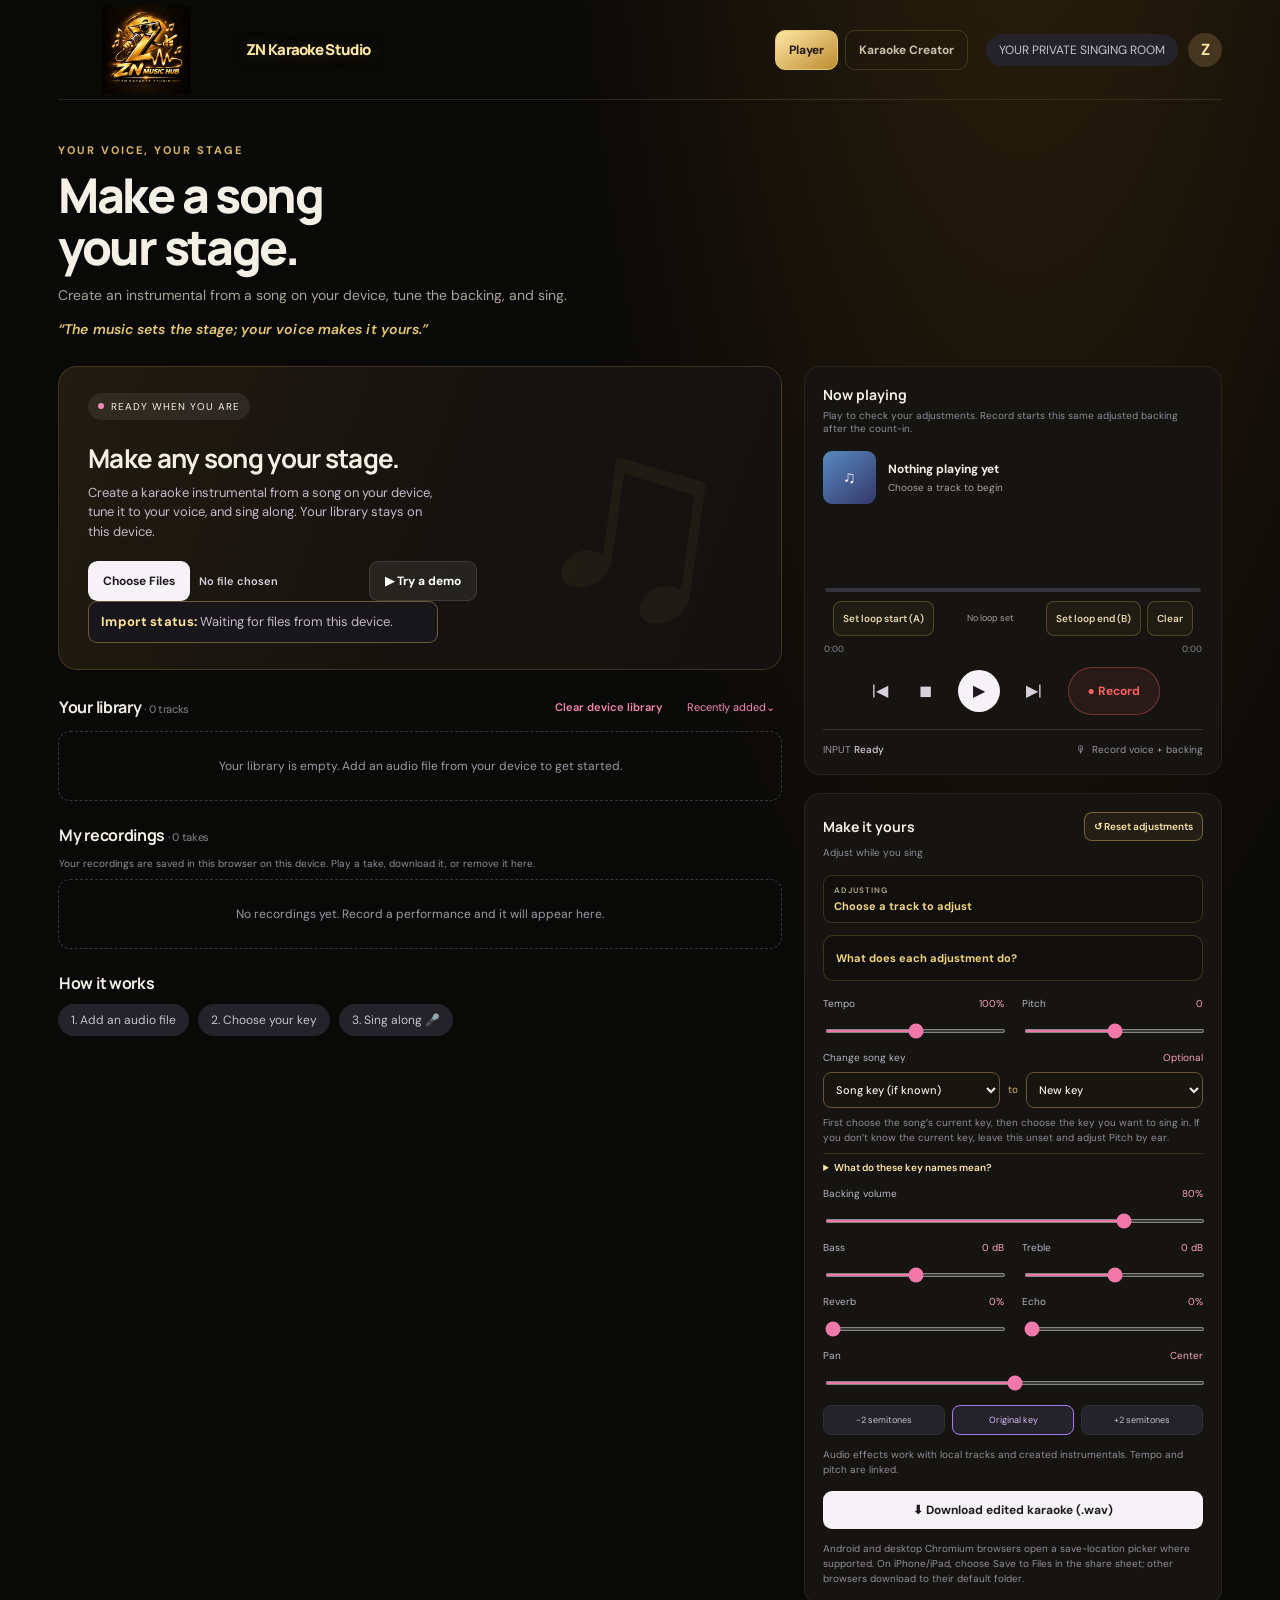
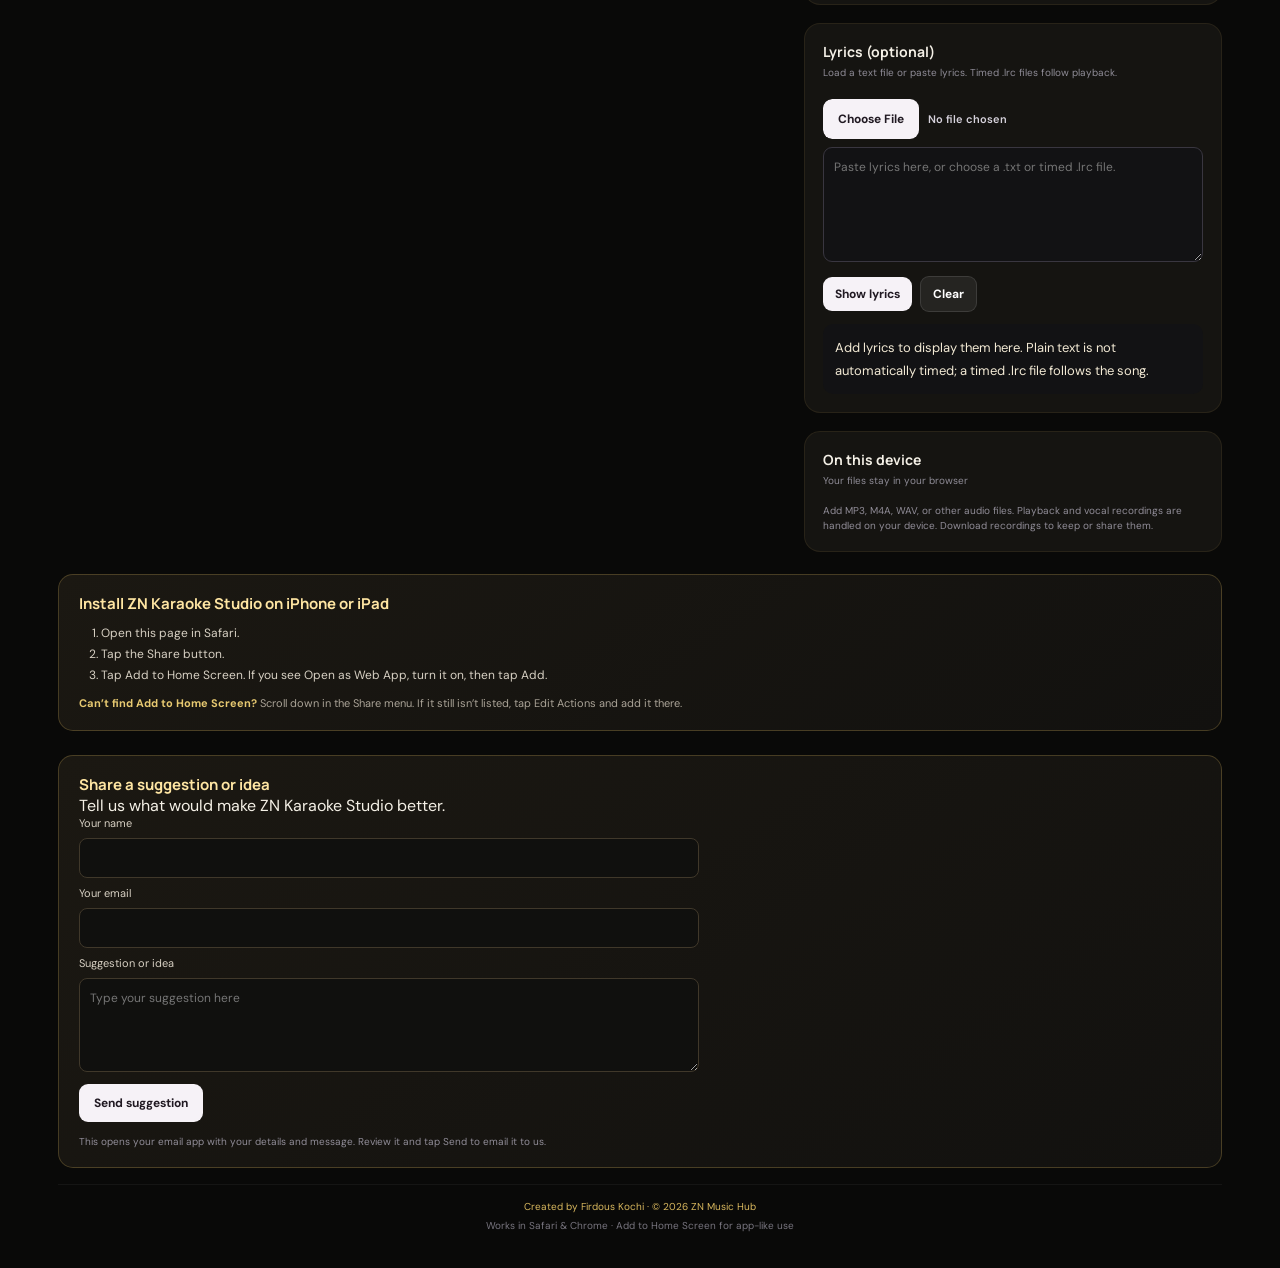
==== commit 1700ca07: "Add files via upload" ====
--- a/index.html
+++ b/index.html
@@ -2,7 +2,7 @@
 <html lang="en">
 <head>
 <meta charset="utf-8"><meta name="viewport" content="width=device-width,initial-scale=1,viewport-fit=cover"><meta name="theme-color" content="#101012"><meta name="description" content="ZN Karaoke Studio — bring your tracks, tune the sound, and sing along."><meta name="author" content="Firdous Kochi · ZN Music Hub"><title>ZN Karaoke Studio</title>
-<link rel="manifest" href="manifest.webmanifest"><link rel="icon" href="icon-full-192.png" type="image/png">
+<link rel="manifest" href="manifest.webmanifest"><link rel="icon" href="icon-192.png" type="image/png"><link rel="apple-touch-icon" href="icon-192.png">
 <style>
 @import url('https://fonts.googleapis.com/css2?family=DM+Sans:wght@400;500;600;700&family=Manrope:wght@400;500;600;700;800&display=swap');
 :root{color-scheme:dark;--bg:#101012;--panel:#19191d;--panel2:#202025;--muted:#9999a5;--text:#f5f3f7;--line:#2b2a31;--pink:#fa4f91;--purple:#a889ff;--green:#a7ee8c}*{box-sizing:border-box}body{margin:0;background:radial-gradient(ellipse at 80% -15%,#37203d 0,transparent 34%),var(--bg);color:var(--text);font-family:'DM Sans',sans-serif;min-height:100vh}button,input{font:inherit}button{color:inherit;cursor:pointer}.shell{max-width:1240px;margin:auto;padding:0 38px}.topbar{height:76px;border-bottom:1px solid #ffffff10;display:flex;align-items:center;justify-content:space-between}.brand{font:800 20px Manrope,sans-serif;letter-spacing:-.7px;display:flex;align-items:center;gap:10px}.brand-mark{width:32px;height:32px;border-radius:11px;background:linear-gradient(145deg,#fd73a5,#ab75ff);display:grid;place-items:center;color:#16121b;font-size:18px}.top-actions{display:flex;align-items:center;gap:10px}.pill{font-size:12px;color:#c6c2cd;background:#242329;padding:8px 13px;border-radius:20px}.avatar{width:34px;height:34px;border-radius:50%;background:#443451;color:#ffc6dd;display:grid;place-items:center;font-weight:700}.hero{padding:43px 0 28px;display:flex;justify-content:space-between;align-items:end;gap:24px}.eyebrow{font-size:11px;font-weight:700;letter-spacing:2px;color:#faa3c5;text-transform:uppercase;margin-bottom:12px}.hero h1{font:800 clamp(32px,5vw,48px)/1.08 Manrope,sans-serif;letter-spacing:-2.3px;margin:0}.hero p{color:var(--muted);margin:13px 0 0;font-size:14px}.search{height:48px;background:#1b1a20;border:1px solid #34323a;border-radius:12px;display:flex;align-items:center;padding:0 14px;gap:11px;width:min(390px,100%)}.search input{border:0;outline:0;color:var(--text);background:none;flex:1;min-width:0}.search input::placeholder{color:#7e7b86}.search kbd{font-size:10px;color:#8d8994;border:1px solid #393741;border-radius:5px;padding:4px 6px}.layout{display:grid;grid-template-columns:minmax(0,1.56fr) minmax(320px,.9fr);gap:22px;padding-bottom:40px}.leftcol,.rightcol{display:flex;flex-direction:column;gap:18px}.feature{min-height:258px;border-radius:19px;overflow:hidden;position:relative;padding:26px 29px;background:linear-gradient(110deg,#39203b,#201c29 57%,#191920);border:1px solid #ffffff0c}.feature:after{content:'♫';position:absolute;right:6%;top:-42px;font:270px Manrope,sans-serif;color:#fa75ab19;transform:rotate(8deg)}.feature>*{position:relative;z-index:1}.feature-tag{display:inline-flex;gap:7px;align-items:center;background:#ffffff13;padding:7px 10px;border-radius:20px;font-size:10px;letter-spacing:1px;text-transform:uppercase}.live-dot{width:6px;height:6px;background:#f889bb;border-radius:50%}.feature h2{font:700 26px Manrope;margin:20px 0 7px;letter-spacing:-.7px}.feature p{color:#c6b9c9;font-size:13px;max-width:350px;line-height:1.5;margin:0}.actions{display:flex;gap:9px;margin-top:20px}.btn{background:#f6f2f7;color:#201922;border:0;border-radius:9px;padding:11px 15px;font-weight:700;font-size:12px;display:inline-flex;align-items:center;gap:8px}.btn.secondary{background:#ffffff12;color:#fff;border:1px solid #ffffff1c}.btn.pink{background:var(--pink);color:#24121a}.upload{display:none}.native-file-control{height:40px;max-width:100%;color:#d6d2dc;font:600 11px 'DM Sans',sans-serif;background:transparent;border:0;border-radius:9px}.native-file-control::file-selector-button,.native-file-control::-webkit-file-upload-button{height:40px;padding:0 15px;margin-right:9px;border:0;border-radius:9px;background:#f6f2f7;color:#201922;font:700 12px 'DM Sans',sans-serif;cursor:pointer}.creator .native-file-control::file-selector-button,.creator .native-file-control::-webkit-file-upload-button{background:linear-gradient(145deg,#ffe8a5,#bd8b30);color:#21180a}.section-head{display:flex;align-items:center;justify-content:space-between;margin:5px 1px 10px}.section-head h3{margin:0;font:700 16px Manrope;letter-spacing:-.3px}.section-head button{background:none;border:0;color:#f68ab5;font-size:11px}.tracks{display:flex;flex-direction:column;gap:7px}.track{display:grid;grid-template-columns:43px minmax(0,1fr) auto;align-items:center;gap:12px;padding:9px 11px;border:1px solid transparent;border-radius:12px;transition:.18s;cursor:pointer}.track:hover,.track.active{background:#1c1b21;border-color:#302d36}.cover{width:43px;height:43px;border-radius:9px;display:grid;place-items:center;font-size:17px;font-weight:700;color:#fff0f4;background:linear-gradient(140deg,#de647f,#642f70)}.cover.c2{background:linear-gradient(140deg,#588bc0,#35376a)}.cover.c3{background:linear-gradient(140deg,#d89251,#754044)}.cover.c4{background:linear-gradient(140deg,#71a482,#27534d)}.track-name{font-size:12px;font-weight:700;overflow:hidden;text-overflow:ellipsis;white-space:nowrap}.artist{font-size:10px;color:var(--muted);margin-top:4px;overflow:hidden;text-overflow:ellipsis;white-space:nowrap}.track-meta{display:flex;align-items:center;gap:12px;color:#888590;font-size:10px}.play-mini{border:0;background:none;color:#e8dfe9;font-size:15px;padding:5px}.empty{padding:26px;text-align:center;border:1px dashed #393640;border-radius:12px;color:#9d99a4;font-size:12px}.side-card{background:#19191d;border:1px solid #ffffff0d;border-radius:16px;padding:18px}.side-card h3{font:700 14px Manrope;margin:0}.side-card .sub{font-size:10px;color:#8f8c97;margin:5px 0 16px}.now{display:flex;gap:12px;align-items:center}.now .cover{width:53px;height:53px}.now-title{font-size:12px;font-weight:700}.now-artist{font-size:10px;color:var(--muted);margin-top:4px}.wave{height:61px;margin:16px 0 7px;display:flex;align-items:center;justify-content:center;gap:3px;overflow:hidden}.wave span{width:3px;min-height:5px;border-radius:4px;background:linear-gradient(to top,#ad74f9,#fa71a9);opacity:.77}.wave.paused span{opacity:.2}.seekline{height:4px;background:#34323a;border-radius:8px;position:relative;margin:6px 2px}.seekline i{height:100%;width:0;display:block;background:linear-gradient(90deg,#bd79ff,#f977a8);border-radius:8px}.times{display:flex;justify-content:space-between;color:#888590;font-size:9px;margin:7px 1px}.controls{display:flex;align-items:center;justify-content:center;gap:21px;margin-top:12px}.controls button{border:0;background:none;font-size:16px;color:#d6d1dc;padding:5px}.controls .mainplay{width:42px;height:42px;border-radius:50%;background:#f7f2f8;color:#1e1922;font-size:16px;display:grid;place-items:center}.controls .rec{color:#ff73a0}.status{display:flex;align-items:center;justify-content:space-between;margin-top:14px;padding-top:13px;border-top:1px solid var(--line);font-size:10px;color:#98949f}.status b{font-weight:500;color:#d4cfda}.rec-state{color:#f27ca3!important}.sliders{display:grid;grid-template-columns:1fr 1fr;gap:13px 18px;margin-top:16px}.control label{font-size:10px;color:#b8b4c0;display:flex;justify-content:space-between;margin-bottom:7px}.control output{color:#f9a0bf}.control input{width:100%;height:4px;accent-color:#f178a9;cursor:pointer}.control.wide{grid-column:1/-1}.quick{display:grid;grid-template-columns:repeat(3,1fr);gap:7px;margin-top:15px}.quick button{background:#242329;border:1px solid #302f36;border-radius:8px;padding:8px 3px;font-size:9px;color:#c4c0ca}.quick button.on{border-color:#ac7aff;color:#d7bfff}.tips{color:#918d98;font-size:10px;line-height:1.5;margin:12px 0 0}.bottom{padding:15px 0 28px;border-top:1px solid #ffffff0c;display:flex;justify-content:space-between;color:#77747e;font-size:10px}.toast{position:fixed;bottom:22px;left:50%;transform:translate(-50%,20px);opacity:0;pointer-events:none;transition:.2s;background:#f5f1f6;color:#201b25;padding:11px 16px;border-radius:10px;font-size:12px;box-shadow:0 8px 30px #0008;z-index:5}.toast.show{opacity:1;transform:translate(-50%,0)}
@@ -16,14 +16,15 @@
 .library-actions{display:flex;align-items:center;gap:9px}.clear-library{border:1px solid #d9b85e50;border-radius:8px;background:#d9b85e0c;color:#e9cf87;padding:7px 9px;font-size:10px;font-weight:600}.clear-library:hover{background:#d9b85e20}.clear-library:focus-visible{outline:2px solid #ffe6a3;outline-offset:2px}@media(max-width:560px){.section-head{flex-wrap:wrap;gap:8px}.library-actions{gap:5px}.clear-library{font-size:9px;padding:7px}}
 .recordings-list{display:flex;flex-direction:column;gap:7px}.recording-row{display:grid;grid-template-columns:minmax(0,1fr) auto;align-items:center;gap:10px;padding:11px;border:1px solid #d9b85e24;border-radius:11px;background:#151411}.recording-row-name{font-size:11px;font-weight:700;color:#eee4cb;overflow-wrap:anywhere}.recording-row-date{margin-top:4px;color:#999286;font-size:9px}.recording-row-actions{display:flex;gap:5px;flex-wrap:wrap;justify-content:flex-end}.recording-row-actions button{min-height:36px;padding:7px 9px;border:1px solid #d9b85e42;border-radius:8px;background:#d9b85e0d;color:#e8d7aa;font-size:10px;font-weight:600}.recording-row-actions .delete-recording{border-color:#a6504660;color:#f39a91}.recording-row-actions button:focus-visible{outline:2px solid #ffe6a3;outline-offset:2px}@media(max-width:560px){.recording-row{grid-template-columns:1fr}.recording-row-actions{justify-content:stretch}.recording-row-actions button{flex:1}}
 .adjusting-track{margin:0 0 12px;padding:9px 10px;border:1px solid #d9b85e35;border-radius:9px;background:#100f0c;color:#f1d77f;font-size:11px;font-weight:700;overflow-wrap:anywhere}.adjusting-track::before{content:'ADJUSTING';display:block;margin-bottom:4px;color:#a79c7d;font-size:8px;letter-spacing:1px;font-weight:700}
+.side-card{position:relative}.countdown-overlay{position:absolute;inset:0;z-index:20;display:grid;place-items:center;padding:20px;border:1px solid #d9b85e88;border-radius:16px;background:#090908f5;backdrop-filter:blur(7px);text-align:center}.countdown-overlay[hidden]{display:none!important}.countdown-content{display:flex;flex-direction:column;align-items:center;gap:12px}.countdown-content span{display:block;color:#ffe6a3;font:800 clamp(112px,28vw,190px)/.9 Manrope,sans-serif;text-shadow:0 0 35px #d9b85e70;animation:count-pulse .85s ease-in-out infinite alternate}.countdown-content strong{color:#f6e5b7;font:700 clamp(17px,4vw,24px) Manrope,sans-serif}.countdown-content small{color:#bdb4a2;font-size:12px}@keyframes count-pulse{from{transform:scale(.96);opacity:.8}to{transform:scale(1.04);opacity:1}}
 </style><style>.brand{color:var(--gold-hi);text-shadow:0 1px 16px #ddb95642}.brand-mark{background:linear-gradient(145deg,#ffe8a5,#bd8b30);color:#21180a}.hero .eyebrow{color:var(--gold)}.avatar{background:#45371f;color:var(--gold-hi)}.topbar{border-bottom-color:#e4bd6926}.bottom{justify-content:center;flex-direction:column;gap:6px;text-align:center;transform:translateY(-8px)}.bottom span{width:100%}.studio-head{display:flex;align-items:center;justify-content:space-between;gap:8px}.reset-btn{flex:none;border:1px solid #d9b85e70;border-radius:8px;background:#d9b85e12;color:#ffe6a3;padding:7px 9px;font:600 10px "DM Sans",sans-serif}.reset-btn:hover{background:#d9b85e26}.reset-btn:focus-visible{outline:2px solid #ffe6a3;outline-offset:2px}:root{--bg:#090908;--panel:#151411;--panel2:#201d17;--muted:#aaa397;--text:#f4f0e6;--line:#383126;--pink:#d8ad56;--purple:#ffe19a;--green:#c6a45a;--gold:#d9b85e;--gold-hi:#ffe6a3}body{background:radial-gradient(ellipse at 80% -15%,#30220c 0,transparent 34%),var(--bg)}.feature{background:linear-gradient(110deg,#211b10,#15130f 57%,#131210);border-color:#d9b85e33}.feature:after{color:#d9b85e0d}.side-card{background:#151411;border-color:#d9b85e18}.controls .rec{color:#ff6262}.topbar{height:100px}.brand{gap:12px;white-space:nowrap}.brand-logo{display:block;width:176px;height:88px;object-fit:contain;border-radius:5px}.brand-title{font:800 15px Manrope,sans-serif;color:var(--gold-hi)}.quote{margin:16px 0 0;color:#e7c971;font-size:14px;font-style:italic;font-weight:600;letter-spacing:.1px}@media(max-width:560px){.topbar{height:76px}.brand{gap:8px}.brand-logo{width:112px;height:56px}.brand-title{font-size:12px}}.install-help{max-width:1240px;margin:-18px auto 24px;padding:18px 20px;border:1px solid #d9b85e40;border-radius:15px;background:linear-gradient(145deg,#1b1812,#12110f);color:var(--text)}.install-help h3{margin:0 0 9px;font:700 15px Manrope,sans-serif;color:var(--gold-hi)}.install-help ol{margin:0;padding-left:22px;color:#d7d0c3;font-size:12px;line-height:1.75}.install-help p{margin:9px 0 0;color:#aaa397;font-size:11px;line-height:1.55}.install-help strong{color:#e7c971}.feedback-card{max-width:1240px;margin:0 auto 24px;padding:18px 20px;border:1px solid #d9b85e40;border-radius:15px;background:linear-gradient(145deg,#1b1812,#12110f)}.feedback-card h3{margin:0;font:700 15px Manrope,sans-serif;color:var(--gold-hi)}.feedback-form{display:grid;gap:8px;max-width:620px}.feedback-form label{font-size:11px;color:#d7d0c3}.feedback-form input,.feedback-form textarea{width:100%;border:1px solid #40382a;border-radius:8px;background:#10100e;color:var(--text);padding:10px;font:12px/1.5 "DM Sans",sans-serif}.feedback-form textarea{resize:vertical}.feedback-form input:focus,.feedback-form textarea:focus{outline:2px solid #d9b85e;outline-offset:1px}.feedback-form button{justify-self:start;margin-top:4px}</style></head>
 <body><div class="shell">
-<header class="topbar"><div class="brand"><img class="brand-logo" src="zn-music-hub-logo.webp" alt="Zubair Naina Music Hub logo"><span class="brand-title">ZN Karaoke Studio</span></div><nav class="page-nav" aria-label="Studio pages"><a href="#player" id="navPlayer">Player</a><a href="#creator" id="navCreator">Karaoke Creator</a></nav><div class="top-actions"><span class="pill">YOUR PRIVATE SINGING ROOM</span><span class="avatar">Z</span></div></header>
+<header class="topbar"><div class="brand"><img class="brand-logo" src="zn-karaoke-studio-logo.png" alt="Zubair Naina Music Hub logo"><span class="brand-title">ZN Karaoke Studio</span></div><nav class="page-nav" aria-label="Studio pages"><a href="#player" id="navPlayer">Player</a><a href="#creator" id="navCreator">Karaoke Creator</a></nav><div class="top-actions"><span class="pill">YOUR PRIVATE SINGING ROOM</span><span class="avatar">Z</span></div></header>
 <section class="hero" id="studioHero"><div><div class="eyebrow">Your voice, your stage</div><h1>Make a song<br>your stage.</h1><p>Create an instrumental from a song on your device, tune the backing, and sing.</p><blockquote class="quote">“The music sets the stage; your voice makes it yours.”</blockquote></div></section>
 <main class="layout" id="playerPage"><div class="leftcol"><section class="feature"><span class="feature-tag"><i class="live-dot"></i> READY WHEN YOU ARE</span><h2>Make any song your stage.</h2><p>Create a karaoke instrumental from a song on your device, tune it to your voice, and sing along. Your library stays on this device.</p><div class="actions"><input class="native-file-control" id="fileInput" type="file" accept="audio/*,.mp3,.m4a,.wav,.aac,.ogg,.flac,.opus" multiple aria-label="Add audio tracks"><button class="btn secondary" id="demoBtn">▶ Try a demo</button></div><p class="import-status" id="importStatus" role="status" aria-live="polite"><b>Import status:</b> Waiting for files from this device.</p></section>
 <section><div class="section-head"><h3>Your library <span id="count" style="color:#77747e;font:500 11px 'DM Sans'">· 0 tracks</span></h3><div class="library-actions"><button class="clear-library" id="clearLibrary" type="button">Clear device library</button><button id="sortBtn">Recently added⌄</button></div></div><div class="tracks" id="tracks"></div></section>
 <section class="recordings-section"><div class="section-head"><h3>My recordings <span id="recordingsCount" style="color:#77747e;font:500 11px 'DM Sans'">· 0 takes</span></h3></div><p class="tips" style="margin:0 1px 8px">Your recordings are saved in this browser on this device. Play a take, download it, or remove it here.</p><div class="recordings-list" id="recordingsList"><div class="empty">No recordings yet. Record a performance and it will appear here.</div></div></section><section><div class="section-head"><h3>How it works</h3></div><div style="display:flex;gap:9px;flex-wrap:wrap;color:#a09ca7;font-size:10px"><span class="pill">1. Add an audio file</span><span class="pill">2. Choose your key</span><span class="pill">3. Sing along 🎤</span></div></section></div>
-<aside class="rightcol"><section class="side-card"><h3>Now playing</h3><div class="sub">Play to check your adjustments. Record starts this same adjusted backing after the count-in.</div><div class="now"><div class="cover c2" id="playerCover">♫</div><div style="min-width:0"><div class="now-title" id="playerTitle">Nothing playing yet</div><div class="now-artist" id="playerArtist">Choose a track to begin</div></div></div><div class="wave paused" id="wave"></div><div class="seekline" id="seek"><i id="progress"></i></div><div class="loop-controls" aria-label="Practice loop controls"><button type="button" id="loopStart">Set loop start (A)</button><span id="loopStatus" role="status" aria-live="polite">No loop set</span><button type="button" id="loopEnd">Set loop end (B)</button><button type="button" id="loopClear" aria-label="Clear practice loop">Clear</button></div><div class="times"><span id="elapsed">0:00</span><span id="duration">0:00</span></div><div class="controls"><button id="prev" aria-label="Previous track">|◀</button><button id="stop" aria-label="Stop">◼</button><button class="mainplay" id="play" aria-label="Play or pause">▶</button><button id="next" aria-label="Next track">▶|</button><button class="rec" id="recordBtn" aria-label="Record voice and backing track">● Record</button></div><div class="status"><span>INPUT <b id="inputStatus">Ready</b></span><span id="recStatus">🎙 &nbsp;Record voice + backing</span></div><section class="recording-preview" id="recordingPreview" hidden><div class="recording-preview-head"><strong>Review your recording</strong><span id="recordingName">Ready to listen</span></div><audio id="recordingAudio" controls preload="metadata" aria-label="Play your recorded performance"></audio><button class="btn" type="button" id="downloadRecording">⬇ Download recording</button></section></section>
+<aside class="rightcol"><section class="side-card"><h3>Now playing</h3><div class="sub">Play to check your adjustments. Record starts this same adjusted backing after the count-in.</div><div class="countdown-overlay" id="countdownOverlay" hidden role="status" aria-live="assertive"><div class="countdown-content"><span id="countdownNumber">3</span><strong>Get ready to sing</strong><small>Recording starts after the count-in</small></div></div><div class="now"><div class="cover c2" id="playerCover">♫</div><div style="min-width:0"><div class="now-title" id="playerTitle">Nothing playing yet</div><div class="now-artist" id="playerArtist">Choose a track to begin</div></div></div><div class="wave paused" id="wave"></div><div class="seekline" id="seek"><i id="progress"></i></div><div class="loop-controls" aria-label="Practice loop controls"><button type="button" id="loopStart">Set loop start (A)</button><span id="loopStatus" role="status" aria-live="polite">No loop set</span><button type="button" id="loopEnd">Set loop end (B)</button><button type="button" id="loopClear" aria-label="Clear practice loop">Clear</button></div><div class="times"><span id="elapsed">0:00</span><span id="duration">0:00</span></div><div class="controls"><button id="prev" aria-label="Previous track">|◀</button><button id="stop" aria-label="Stop">◼</button><button class="mainplay" id="play" aria-label="Play or pause">▶</button><button id="next" aria-label="Next track">▶|</button><button class="rec" id="recordBtn" aria-label="Record voice and backing track">● Record</button></div><div class="status"><span>INPUT <b id="inputStatus">Ready</b></span><span id="recStatus">🎙 &nbsp;Record voice + backing</span></div><section class="recording-preview" id="recordingPreview" hidden><div class="recording-preview-head"><strong>Review your recording</strong><span id="recordingName">Ready to listen</span></div><audio id="recordingAudio" controls preload="metadata" aria-label="Play your recorded performance"></audio><button class="btn" type="button" id="downloadRecording">⬇ Download recording</button></section></section>
 <section class="side-card"><div class="studio-head"><h3>Make it yours</h3><button class="reset-btn" id="resetAudio" type="button" aria-label="Reset audio adjustments">↺ Reset adjustments</button></div><div class="sub">Adjust while you sing</div><div class="adjusting-track" id="adjustingTrack" role="status" aria-live="polite">Choose a track to adjust</div><details class="adjust-help"><summary>What does each adjustment do?</summary><div class="adjust-help-grid"><p><strong>Tempo</strong> — makes the song faster or slower. It can also change the singer’s pitch because this player links speed and pitch.</p><p><strong>Pitch</strong> — raises or lowers the notes so the song may better suit your voice. A semitone is one small step between notes.</p><p><strong>Song key</strong> — choose the song’s current note, then the note you want. If you’re unsure, leave it unset and use Pitch or the quick buttons.</p><p><strong>Scale estimate</strong> — when choosing a song for karaoke creation, the app may suggest an approximate major or minor key. It is only a guide, not a raga detector.</p><p><strong>Backing volume</strong> — changes how loud the music is compared with your singing.</p><p><strong>Bass</strong> — adjusts low sounds, such as the kick drum and bass guitar. Reduce it if the sound feels boomy.</p><p><strong>Treble</strong> — adjusts high sounds, such as cymbals and bright details. Reduce it if the sound feels sharp.</p><p><strong>Reverb</strong> — adds a room or hall echo that makes the backing sound spacious.</p><p><strong>Echo</strong> — repeats the sound after a short delay. Use a small amount for a subtle effect.</p><p><strong>Pan</strong> — moves the backing left or right in stereo headphones. Center keeps it equal in both ears.</p><p><strong>Quick key buttons</strong> — shift the song down two semitones, return to the original pitch, or shift it up two semitones.</p><p><strong>Reset adjustments</strong> — returns tempo, pitch, volume, and effects to their starting values.</p><p><strong>Practice loop (A–B)</strong> — set A at the start of a section and B at the end to repeat that part. Tap Clear to turn looping off.</p><p><strong>Recording count-in</strong> — recording waits three seconds, then starts the backing and captures your voice together with it. Play the take back in the preview before downloading.</p><p><strong>Saved adjustments</strong> — sound settings are remembered for each imported track on this device. Import the same file again to retrieve its settings.</p></div><p class="adjust-help-note">Tip: change one control at a time while the song is playing. Your device speakers may make small changes hard to hear; headphones can help.</p></details><div class="sliders"><div class="control"><label>Tempo <output id="tempoOut">100%</output></label><input id="tempo" type="range" min="70" max="130" value="100"></div><div class="control"><label>Pitch <output id="pitchOut">0</output></label><input id="pitch" type="range" min="-6" max="6" value="0"></div><div class="control wide key-control"><label for="sourceKey">Change song key <output id="keyOut">Optional</output></label><div class="key-selectors"><select id="sourceKey" aria-label="Song current key"><option value="">Song key (if known)</option><option value="0">C</option><option value="1">C# / Db</option><option value="2">D</option><option value="3">D# / Eb</option><option value="4">E</option><option value="5">F</option><option value="6">F# / Gb</option><option value="7">G</option><option value="8">G# / Ab</option><option value="9">A</option><option value="10">A# / Bb</option><option value="11">B</option></select><span aria-hidden="true">to</span><select id="targetKey" aria-label="Desired song key"><option value="" disabled selected>New key</option><option value="0">C</option><option value="1">C# / Db</option><option value="2">D</option><option value="3">D# / Eb</option><option value="4">E</option><option value="5">F</option><option value="6">F# / Gb</option><option value="7">G</option><option value="8">G# / Ab</option><option value="9">A</option><option value="10">A# / Bb</option><option value="11">B</option></select></div><p class="tips">First choose the song’s current key, then choose the key you want to sing in. If you don’t know the current key, leave this unset and adjust Pitch by ear.</p><details class="key-help"><summary>What do these key names mean?</summary><p>A key is the musical note a song is centered around. The 12 choices below go up one semitone at a time. Sharp (#) and flat (b) names such as C# and Db are two names for the same pitch.</p><div class="key-notes"><span>C · 0</span><span>C# / Db · 1</span><span>D · 2</span><span>D# / Eb · 3</span><span>E · 4</span><span>F · 5</span><span>F# / Gb · 6</span><span>G · 7</span><span>G# / Ab · 8</span><span>A · 9</span><span>A# / Bb · 10</span><span>B · 11</span></div><p>Numbers show semitones above C for reference. Changing key transposes the whole track and keeps its major/minor character. In this studio, pitch and tempo are linked, so changing key also changes playback speed.</p></details></div><div class="control wide"><label>Backing volume <output id="volumeOut">80%</output></label><input id="volume" type="range" min="0" max="100" value="80"></div><div class="control"><label>Bass <output id="bassOut">0 dB</output></label><input id="bass" type="range" min="-12" max="12" value="0"></div><div class="control"><label>Treble <output id="trebleOut">0 dB</output></label><input id="treble" type="range" min="-12" max="12" value="0"></div><div class="control"><label>Reverb <output id="reverbOut">0%</output></label><input id="reverb" type="range" min="0" max="100" value="0"></div><div class="control"><label>Echo <output id="echoOut">0%</output></label><input id="echo" type="range" min="0" max="60" value="0"></div><div class="control wide"><label>Pan <output id="panOut">Center</output></label><input id="pan" type="range" min="-100" max="100" value="0"></div></div><div class="quick"><button data-key="-2">−2 semitones</button><button data-key="0" class="on">Original key</button><button data-key="2">+2 semitones</button></div><p class="tips">Audio effects work with local tracks and created instrumentals. Tempo and pitch are linked.</p><button class="btn" id="downloadTrack" disabled style="width:100%;justify-content:center;margin-top:14px">⬇ Download edited karaoke (.wav)</button><p class="tips">Android and desktop Chromium browsers open a save-location picker where supported. On iPhone/iPad, choose Save to Files in the share sheet; other browsers download to their default folder.</p></section>
 <section class="side-card"><h3>Lyrics (optional)</h3><div class="sub">Load a text file or paste lyrics. Timed .lrc files follow playback.</div><input class="native-file-control lyrics-file" id="lyricsFile" type="file" accept=".txt,.lrc,text/plain" aria-label="Load lyrics text file"><textarea class="lyrics-input" id="lyricsInput" rows="5" placeholder="Paste lyrics here, or choose a .txt or timed .lrc file."></textarea><div class="lyrics-actions"><button class="btn" id="showLyrics">Show lyrics</button><button class="btn secondary" id="clearLyrics">Clear</button></div><div class="lyrics-display" id="lyricsDisplay" aria-live="polite">Add lyrics to display them here. Plain text is not automatically timed; a timed .lrc file follows the song.</div></section><section class="side-card"><h3>On this device</h3><div class="sub">Your files stay in your browser</div><p class="tips" style="margin:0">Add MP3, M4A, WAV, or other audio files. Playback and vocal recordings are handled on your device. Download recordings to keep or share them.</p></section></aside></main>
 <section class="creator-page" id="creatorPage" hidden><div class="creator-page-heading"><span class="eyebrow">MAKE YOUR OWN INSTRUMENTAL</span><h2>Create karaoke from a song</h2><p>Choose a song on this device. The app removes the lead vocal here, then adds the instrumental to your Player library.</p></div><section class="creator"><h3>Create karaoke from a song</h3><p>Select a song file. ZN Karaoke Studio will remove the lead vocal on this device, then add the instrumental to your library. The first use downloads a karaoke separation model (~30 MB). </p><p class="tips" style="margin:8px 0 12px;color:#f2ce72"><strong>Recommended:</strong> Create karaoke on a computer or tablet. Phone browsers may take a long time or stop during vocal removal. Playback and sound adjustments still work on phones.</p><div class="creator-row"><input id="createFile" class="native-file-control" type="file" accept="audio/*,.mp3,.m4a,.wav,.aac,.ogg,.flac,.opus" aria-label="Choose a song"><span class="creator-file" id="chosenSong">No song selected</span><button class="btn" id="makeKaraoke" disabled>Create karaoke</button></div><div class="upload-state"><span id="songUploadStatus" role="status" aria-live="polite">Waiting for a song.</span><div class="upload-progress" role="progressbar" aria-label="Song loaded into creator" aria-valuemin="0" aria-valuemax="100" aria-valuenow="0"><i id="uploadProgress"></i></div></div><p id="scaleEstimate" class="scale-estimate" role="status" aria-live="polite" hidden></p><div class="creator-progress"><i id="createProgress"></i></div><p class="creator-status" id="createStatus" role="status" aria-live="polite">Song stays on this device. Choose a file to begin.</p></section></section>
@@ -41,7 +42,7 @@
 function renderRecordings(){const list=$('#recordingsList');if(!list)return;$('#recordingsCount').textContent='· '+recordings.length+' take'+(recordings.length===1?'':'s');list.innerHTML=recordings.length?recordings.slice().sort((a,b)=>(b.createdAt||0)-(a.createdAt||0)).map(t=>`<article class="recording-row"><div><div class="recording-row-name">${esc(t.name||t.fileName||'Karaoke performance')}</div><div class="recording-row-date">${t.createdAt?new Date(t.createdAt).toLocaleString():'Saved on this device'}</div></div><div class="recording-row-actions"><button type="button" data-rec-action="play" data-rec-id="${esc(t.id)}">▶ Play</button><button type="button" data-rec-action="download" data-rec-id="${esc(t.id)}">⬇ Download</button><button class="delete-recording" type="button" data-rec-action="delete" data-rec-id="${esc(t.id)}">Delete</button></div></article>`).join(''):`<div class="empty">No recordings yet. Record a performance and it will appear here.</div>`}
 async function deleteRecording(id){const take=recordings.find(t=>t.id===id);if(!take)return;if(!window.confirm('Delete this recording from ZN Karaoke Studio on this device? Any downloaded copy will remain.'))return;try{const db=await openLibraryDb();await new Promise((resolve,reject)=>{const tx=db.transaction('recordings','readwrite');tx.objectStore('recordings').delete(id);tx.oncomplete=resolve;tx.onerror=()=>reject(tx.error)});if(take.url)URL.revokeObjectURL(take.url);recordings=recordings.filter(t=>t.id!==id);if(currentRecordingId===id){$('#recordingAudio').pause();$('#recordingAudio').removeAttribute('src');$('#recordingAudio').load();$('#recordingPreview').hidden=true;currentRecordingId=null;recUrl=null}renderRecordings();toast('Recording deleted from this device.')}catch{toast('Could not delete this recording from browser storage.')}}
 function useRecording(id,action){const take=recordings.find(t=>t.id===id);if(!take)return;if(action==='delete'){deleteRecording(id);return}if(action==='play'){currentRecordingId=id;recUrl=take.url;recordingFilename=take.fileName||'karaoke-performance.webm';$('#recordingAudio').src=take.url;$('#recordingAudio').load();$('#recordingName').textContent=take.fileName||take.name;$('#recordingPreview').hidden=false;$('#recStatus').textContent='Playing back a saved recording';$('#recordingPreview').scrollIntoView({behavior:'smooth',block:'center'});return}if(action==='download'){const a=document.createElement('a');a.href=take.url;a.download=take.fileName||'karaoke-performance.webm';a.click();toast('Recording downloaded.')}}$('#recordingsList').onclick=e=>{const button=e.target.closest('[data-rec-action]');if(button)useRecording(button.dataset.recId,button.dataset.recAction)};
-async function clearDeviceLibrary(){if(recording||countingIn||creatingKaraoke){toast('Stop recording and wait for karaoke creation to finish before clearing the library.');return}const accepted=window.confirm('Remove all songs and recordings saved in ZN Karaoke Studio on this device? This does not delete files you downloaded to your device.');if(!accepted)return;if(recording){recorder?.stop();recording=false}audio.pause();audio.removeAttribute('src');audio.load();for(const track of library)if(track.url)URL.revokeObjectURL(track.url);library=[];current=-1;$('#playerTitle').textContent='Nothing playing yet';$('#playerArtist').textContent='Choose a track to begin';$('#adjustingTrack').textContent='Choose a track to adjust';$('#downloadTrack').disabled=true;$('#inputStatus').textContent='Ready';$('#importStatus').innerHTML='<b>Import status:</b> Waiting for files from this device.';for(const take of recordings)if(take.url)URL.revokeObjectURL(take.url);recordings=[];currentRecordingId=null;renderRecordings();recUrl=null;$('#recordingAudio').pause();$('#recordingAudio').removeAttribute('src');$('#recordingAudio').load();$('#recordingPreview').hidden=true;createFile=null;$('#createFile').value='';$('#chosenSong').textContent='No song selected';$('#makeKaraoke').disabled=true;$('#scaleEstimate').hidden=true;$('#createProgress').style.width='0%';$('#createStatus').textContent='Song stays on this device. Choose a file to begin.';scaleAnalysisId++;try{const db=await openLibraryDb();await new Promise((resolve,reject)=>{const tx=db.transaction('tracks','readwrite');tx.objectStore('tracks').clear();tx.objectStore('recordings').clear();tx.oncomplete=resolve;tx.onerror=()=>reject(tx.error);tx.onabort=()=>reject(tx.error)});localStorage.removeItem('znKaraokeAdjustments');toast('Device songs and recordings cleared. Downloaded files remain on your device.')}catch{toast('Tracks were removed from this session, but browser storage could not be cleared.')}render()}
+async function clearDeviceLibrary(){if(recording||countingIn||creatingKaraoke){toast('Stop recording and wait for karaoke creation to finish before clearing the library.');return}const accepted=window.confirm('Remove all songs and recordings saved in ZN Karaoke Studio on this device? This does not delete files you downloaded to your device.');if(!accepted)return;if(recording){recorder?.stop();recording=false}audio.pause();audio.removeAttribute('src');audio.load();for(const track of library)if(track.url)URL.revokeObjectURL(track.url);library=[];current=-1;$('#playerTitle').textContent='Nothing playing yet';$('#playerArtist').textContent='Choose a track to begin';$('#adjustingTrack').textContent='Choose a track to adjust';$('#downloadTrack').disabled=true;$('#inputStatus').textContent='Ready';$('#importStatus').innerHTML='<b>Import status:</b> Waiting for files from this device.';for(const take of recordings)if(take.url)URL.revokeObjectURL(take.url);recordings=[];currentRecordingId=null;renderRecordings();recUrl=null;$('#recordingAudio').pause();$('#recordingAudio').removeAttribute('src');$('#recordingAudio').load();$('#recordingPreview').hidden=true;$('#countdownOverlay').hidden=true;createFile=null;$('#createFile').value='';$('#chosenSong').textContent='No song selected';$('#makeKaraoke').disabled=true;$('#scaleEstimate').hidden=true;$('#createProgress').style.width='0%';$('#createStatus').textContent='Song stays on this device. Choose a file to begin.';scaleAnalysisId++;try{const db=await openLibraryDb();await new Promise((resolve,reject)=>{const tx=db.transaction('tracks','readwrite');tx.objectStore('tracks').clear();tx.objectStore('recordings').clear();tx.oncomplete=resolve;tx.onerror=()=>reject(tx.error);tx.onabort=()=>reject(tx.error)});localStorage.removeItem('znKaraokeAdjustments');toast('Device songs and recordings cleared. Downloaded files remain on your device.')}catch{toast('Tracks were removed from this session, but browser storage could not be cleared.')}render()}
 
 function initAudio(){if(ctx)return;const AC=window.AudioContext||window.webkitAudioContext;if(!AC)return;ctx=new AC();const source=ctx.createMediaElementSource(audio),bass=ctx.createBiquadFilter(),treble=ctx.createBiquadFilter(),dry=ctx.createGain(),conv=ctx.createConvolver(),wet=ctx.createGain(),delay=ctx.createDelay(1),feedback=ctx.createGain(),echo=ctx.createGain(),pan=ctx.createStereoPanner(),master=ctx.createGain();bass.type='lowshelf';bass.frequency.value=180;treble.type='highshelf';treble.frequency.value=3500;let impulse=ctx.createBuffer(2,ctx.sampleRate*1.7,ctx.sampleRate);for(let c=0;c<2;c++){let d=impulse.getChannelData(c);for(let i=0;i<d.length;i++)d[i]=(Math.random()*2-1)*Math.pow(1-i/d.length,2.4)}conv.buffer=impulse;source.connect(bass);bass.connect(treble);treble.connect(dry);dry.connect(pan);treble.connect(conv);conv.connect(wet);wet.connect(pan);treble.connect(delay);delay.connect(echo);delay.connect(feedback);feedback.connect(delay);echo.connect(pan);pan.connect(master);master.connect(ctx.destination);recordDestination=ctx.createMediaStreamDestination();master.connect(recordDestination);nodes={bass,treble,dry,wet,delay,feedback,echo,pan,master};updateAudio()}
 function updateAudio(){if(!nodes)return;const v=id=>Number($(id).value);nodes.bass.gain.value=v('#bass');nodes.treble.gain.value=v('#treble');nodes.master.gain.value=v('#volume')/100;nodes.wet.gain.value=v('#reverb')/100;nodes.dry.gain.value=1-v('#reverb')/100*.55;nodes.delay.delayTime.value=.28;nodes.echo.gain.value=v('#echo')/100*.65;nodes.feedback.gain.value=v('#echo')/100*.32;nodes.pan.pan.value=v('#pan')/100}
@@ -57,7 +58,7 @@
 $('#tracks').onclick=e=>{let b=e.target.closest('[data-play]'),row=e.target.closest('.track');let i=Number(b?.dataset.play??row?.dataset.i);if(!Number.isNaN(i))setTrack(i)};$('#play').onclick=()=>{if(current<0){if(library.length)setTrack(0);else toast('Add a track from your device first.');return}if(audio.paused)audio.play();else audio.pause()};audio.onplay=()=>{$('#play').textContent='❚❚';$('#wave').classList.remove('paused');render();animate()};audio.onpause=()=>{$('#play').textContent='▶';$('#wave').classList.add('paused');cancelAnimationFrame(raf);render()};audio.onended=()=>{if(library.length>1)setTrack((current+1)%library.length)};audio.ontimeupdate=()=>{if(loopA!==null&&loopB!==null&&audio.currentTime>=loopB)audio.currentTime=loopA;$('#elapsed').textContent=fmt(audio.currentTime);$('#duration').textContent=fmt(audio.duration);$('#progress').style.width=(audio.duration?audio.currentTime/audio.duration*100:0)+'%';updateLyrics()};$('#seek').onclick=e=>{if(audio.duration)audio.currentTime=(e.offsetX/e.currentTarget.clientWidth)*audio.duration};let loopA=null,loopB=null;$('#loopStart').onclick=()=>{if(!Number.isFinite(audio.duration)){toast('Play a track before setting a loop.');return}loopA=audio.currentTime;loopB=null;$('#loopStatus').textContent='A · '+fmt(loopA)+' — choose end';toast('Loop start set. Play to the end of the section and set B.')};$('#loopEnd').onclick=()=>{if(loopA===null||!Number.isFinite(audio.duration)){toast('Set loop start (A) first.');return}const end=audio.currentTime;if(end<=loopA+.25){toast('Set B a little after A.');return}loopB=end;$('#loopStatus').textContent='Loop · '+fmt(loopA)+'–'+fmt(loopB);toast('Practice loop is on. The section will repeat.')};$('#loopClear').onclick=()=>{loopA=loopB=null;$('#loopStatus').textContent='No loop set';toast('Practice loop cleared.')};$('#prev').onclick=()=>current>=0&&setTrack(current-1);$('#next').onclick=()=>current>=0&&setTrack(current+1);$('#stop').onclick=()=>{audio.pause();audio.currentTime=0};
 function animate(){let w=$('#wave');if(!w.children.length){let seed=93;for(let i=0;i<54;i++){seed=(seed*9301+49297)%233280;let s=document.createElement('span');s.style.height=(7+seed/233280*44)+'px';w.append(s)}}if(!audio.paused)raf=requestAnimationFrame(animate)}
 function applyRate(){audio.playbackRate=Number($('#tempo').value)/100*Math.pow(2,Number($('#pitch').value)/12)}$('#tempo').oninput=e=>{$('#tempoOut').value=e.target.value+'%';applyRate()};$('#pitch').oninput=e=>{$('#pitchOut').value=(e.target.value>0?'+':'')+e.target.value;applyRate();syncKeyTarget();document.querySelectorAll('[data-key]').forEach(b=>b.classList.toggle('on',Number(b.dataset.key)===Number(e.target.value)))};const keyNames=['C','C# / Db','D','D# / Eb','E','F','F# / Gb','G','G# / Ab','A','A# / Bb','B'];function syncKeyTarget(){const sourceValue=$('#sourceKey').value;if(sourceValue===''){$('#keyOut').textContent='Optional';return}const source=Number(sourceValue),shift=Number($('#pitch').value),target=(source+shift+12)%12;$('#targetKey').value=String(target);$('#keyOut').textContent=keyNames[target]+(shift===0?'':` (${shift>0?'+':''}${shift} st)`)}$('#sourceKey').onchange=()=>{saveCurrentAdjustments();if($('#sourceKey').value===''){$('#keyOut').textContent='Optional';return}$('#targetKey').value=$('#sourceKey').value;$('#pitch').value=0;$('#pitch').dispatchEvent(new Event('input'))};$('#targetKey').onchange=()=>{saveCurrentAdjustments();if($('#sourceKey').value===''){$('#targetKey').value='0';$('#keyOut').textContent='Set original key first';toast('Choose the song current key first.');return}let shift=(Number($('#targetKey').value)-Number($('#sourceKey').value)+12)%12;if(shift>6)shift-=12;$('#pitch').value=shift;$('#pitch').dispatchEvent(new Event('input'))};document.querySelectorAll('[data-key]').forEach(b=>b.onclick=()=>{$('#pitch').value=b.dataset.key;$('#pitch').dispatchEvent(new Event('input'))});const sliders={volume:['volumeOut',v=>v+'%'],bass:['bassOut',v=>v+' dB'],treble:['trebleOut',v=>v+' dB'],reverb:['reverbOut',v=>v+'%'],echo:['echoOut',v=>v+'%'],pan:['panOut',v=>v==0?'Center':(v<0?'L ':'R ')+Math.abs(v)]};$('#resetAudio').onclick=()=>{for(const [id,value] of Object.entries({tempo:100,pitch:0,volume:80,bass:0,treble:0,reverb:0,echo:0,pan:0})){$('#'+id).value=value;$('#'+id).dispatchEvent(new Event('input'))}$('#sourceKey').value='';$('#targetKey').value='';$('#keyOut').textContent='Optional';saveCurrentAdjustments();document.querySelectorAll('[data-key]').forEach(b=>b.classList.toggle('on',Number(b.dataset.key)===0));toast('All sound adjustments reset to their defaults.')};for(const [id,[out,format]] of Object.entries(sliders))$('#'+id).oninput=e=>{$('#'+out).value=format(e.target.value);if(id==='volume'&&!ctx)audio.volume=e.target.value/100;updateAudio();saveCurrentAdjustments()};audio.volume=.8;
-let recordingFilename='karaoke-performance.webm';$('#downloadRecording').onclick=()=>{if(!recUrl)return;const a=document.createElement('a');a.href=recUrl;a.download=recordingFilename;a.click();toast('Recording downloaded.')};$('#recordingAudio').onplay=()=>{if(!audio.paused)audio.pause()};let countingIn=false;$('#recordBtn').onclick=async()=>{if(countingIn){toast('Count-in is in progress.');return}if(recording){recorder.stop();recording=false;audio.pause();$('#recordBtn').textContent='● Record';$('#recordBtn').style.opacity='1';$('#recStatus').textContent='Saving performance…';$('#inputStatus').textContent='Saving';return}if(current<0){toast('Choose or create a karaoke track before recording.');return}if(!navigator.mediaDevices?.getUserMedia||!window.MediaRecorder){toast('Performance recording needs HTTPS and a supported browser.');return}countingIn=true;try{initAudio();if(!ctx||!recordDestination)throw new Error('Audio mixing is not supported in this browser.');await ctx.resume();micStream=await navigator.mediaDevices.getUserMedia({audio:true});micSource=ctx.createMediaStreamSource(micStream);micSource.connect(recordDestination);const mime=['audio/webm;codecs=opus','audio/mp4','audio/webm'].find(MediaRecorder.isTypeSupported),opts=mime?{mimeType:mime}:{};chunks=[];const performanceName=library[current]?.name||'Karaoke';recorder=new MediaRecorder(recordDestination.stream,opts);recorder.ondataavailable=e=>e.data.size&&chunks.push(e.data);recorder.onstop=()=>{micSource?.disconnect();micSource=null;micStream?.getTracks().forEach(t=>t.stop());micStream=null;const blob=new Blob(chunks,{type:recorder.mimeType||'audio/webm'});const takeUrl=URL.createObjectURL(blob),extension=blob.type.includes('mp4')?'m4a':'webm',downloadName=performanceName.replace(/[\\/:*?"<>|]/g,'_')+'-performance.'+extension,take={id:newTrackId(),name:performanceName+' performance',fileName:downloadName,type:blob.type||'audio/webm',createdAt:Date.now(),blob,url:takeUrl};recUrl=takeUrl;currentRecordingId=take.id;recordingFilename=downloadName;recordings.push(take);$('#recordingAudio').src=takeUrl;$('#recordingAudio').load();$('#recordingName').textContent=downloadName;$('#recordingPreview').hidden=false;$('#recStatus').textContent='Recording ready · play it back below';$('#inputStatus').textContent='Ready';renderRecordings();saveRecordingToDevice(take).then(saved=>{take.saved=saved;if(!saved)toast('Recording is ready to play, but this browser could not save it after closing.');renderRecordings()});toast('Recording ready. Play it back and download it when you are happy.')};$('#recordingAudio').pause();$('#recordingPreview').hidden=true;if(!audio.paused)audio.pause();for(let count=3;count>0;count--){$('#recStatus').textContent='Get ready · recording in '+count+'…';$('#inputStatus').textContent='Count-in';await new Promise(resolve=>setTimeout(resolve,1000))}countingIn=false;recorder.start();recording=true;$('#recordBtn').textContent='■ Stop';$('#recordBtn').style.opacity='.65';$('#recStatus').textContent='Recording voice + backing · tap ■ to save';$('#inputStatus').textContent='Mic on';audio.play().catch(()=>toast('Tap Play to start the backing track during your recording.'))}catch(e){countingIn=false;micSource?.disconnect();micSource=null;micStream?.getTracks().forEach(t=>t.stop());micStream=null;recording=false;$('#recordBtn').textContent='● Record';$('#recordBtn').style.opacity='1';toast(e.message||'Microphone access was blocked. Allow it in your browser settings and try again.')}};
+let recordingFilename='karaoke-performance.webm';$('#downloadRecording').onclick=()=>{if(!recUrl)return;const a=document.createElement('a');a.href=recUrl;a.download=recordingFilename;a.click();toast('Recording downloaded.')};$('#recordingAudio').onplay=()=>{if(!audio.paused)audio.pause()};let countingIn=false;$('#recordBtn').onclick=async()=>{if(countingIn){toast('Count-in is in progress.');return}if(recording){recorder.stop();recording=false;audio.pause();$('#recordBtn').textContent='● Record';$('#recordBtn').style.opacity='1';$('#recStatus').textContent='Saving performance…';$('#inputStatus').textContent='Saving';return}if(current<0){toast('Choose or create a karaoke track before recording.');return}if(!navigator.mediaDevices?.getUserMedia||!window.MediaRecorder){toast('Performance recording needs HTTPS and a supported browser.');return}countingIn=true;try{initAudio();if(!ctx||!recordDestination)throw new Error('Audio mixing is not supported in this browser.');await ctx.resume();micStream=await navigator.mediaDevices.getUserMedia({audio:true});micSource=ctx.createMediaStreamSource(micStream);micSource.connect(recordDestination);const mime=['audio/webm;codecs=opus','audio/mp4','audio/webm'].find(MediaRecorder.isTypeSupported),opts=mime?{mimeType:mime}:{};chunks=[];const performanceName=library[current]?.name||'Karaoke';recorder=new MediaRecorder(recordDestination.stream,opts);recorder.ondataavailable=e=>e.data.size&&chunks.push(e.data);recorder.onstop=()=>{micSource?.disconnect();micSource=null;micStream?.getTracks().forEach(t=>t.stop());micStream=null;const blob=new Blob(chunks,{type:recorder.mimeType||'audio/webm'});const takeUrl=URL.createObjectURL(blob),extension=blob.type.includes('mp4')?'m4a':'webm',downloadName=performanceName.replace(/[\\/:*?"<>|]/g,'_')+'-performance.'+extension,take={id:newTrackId(),name:performanceName+' performance',fileName:downloadName,type:blob.type||'audio/webm',createdAt:Date.now(),blob,url:takeUrl};recUrl=takeUrl;currentRecordingId=take.id;recordingFilename=downloadName;recordings.push(take);$('#recordingAudio').src=takeUrl;$('#recordingAudio').load();$('#recordingName').textContent=downloadName;$('#recordingPreview').hidden=false;$('#recStatus').textContent='Recording ready · play it back below';$('#inputStatus').textContent='Ready';renderRecordings();saveRecordingToDevice(take).then(saved=>{take.saved=saved;if(!saved)toast('Recording is ready to play, but this browser could not save it after closing.');renderRecordings()});toast('Recording ready. Play it back and download it when you are happy.')};$('#recordingAudio').pause();$('#recordingPreview').hidden=true;if(!audio.paused)audio.pause();$('#countdownOverlay').hidden=false;for(let count=3;count>0;count--){$('#countdownNumber').textContent=count;$('#recStatus').textContent='Get ready · recording in '+count+'…';$('#inputStatus').textContent='Count-in';await new Promise(resolve=>setTimeout(resolve,1000))}$('#countdownOverlay').hidden=true;countingIn=false;recorder.start();recording=true;$('#recordBtn').textContent='■ Stop';$('#recordBtn').style.opacity='.65';$('#recStatus').textContent='Recording voice + backing · tap ■ to save';$('#inputStatus').textContent='Mic on';audio.play().catch(()=>toast('Tap Play to start the backing track during your recording.'))}catch(e){countingIn=false;$('#countdownOverlay').hidden=true;micSource?.disconnect();micSource=null;micStream?.getTracks().forEach(t=>t.stop());micStream=null;recording=false;$('#recordBtn').textContent='● Record';$('#recordBtn').style.opacity='1';toast(e.message||'Microphone access was blocked. Allow it in your browser settings and try again.')}};
 function parseLyrics(text){return text.split(/\r?\n/).map((raw,index)=>{const matches=[...raw.matchAll(/\[(\d{1,2}):(\d{2})(?:[.:](\d{1,3}))?\]/g)];const line=raw.replace(/\[(\d{1,2}):(\d{2})(?:[.:](\d{1,3}))?\]/g,'').trim();if(!line)return null;if(!matches.length)return{time:null,text:line,index};const times=matches.map(m=>Number(m[1])*60+Number(m[2])+Number('0.'+(m[3]||'0')));return{time:Math.min(...times),text:line,index}}).filter(Boolean)}function updateLyrics(){if(!lyricsLines.length)return;const timed=lyricsLines.some(x=>x.time!==null),display=$('#lyricsDisplay');if(!timed){display.textContent=lyricsLines.map(x=>x.text).join('\n');return}let active=-1;for(let i=0;i<lyricsLines.length;i++){if(lyricsLines[i].time!==null&&lyricsLines[i].time<=audio.currentTime)active=i}display.innerHTML='';lyricsLines.forEach((line,i)=>{const div=document.createElement('div');div.textContent=line.text;if(i===active){div.className='lyrics-current'}display.appendChild(div)});const currentLine=display.querySelector('.lyrics-current');if(currentLine)currentLine.scrollIntoView({block:'nearest'})}$('#lyricsFile').onchange=async e=>{const file=e.target.files?.[0];if(!file)return;try{$('#lyricsInput').value=await file.text();toast('Lyrics loaded. Press Show lyrics when ready.')}catch{toast('Could not read that lyrics file.')}};$('#showLyrics').onclick=()=>{lyricsLines=parseLyrics($('#lyricsInput').value);if(!lyricsLines.length){$('#lyricsDisplay').textContent='No lyrics to show yet.';return}updateLyrics();toast(lyricsLines.some(x=>x.time!==null)?'Timed lyrics ready.':'Lyrics ready. Plain text follows playback manually.')};$('#clearLyrics').onclick=()=>{$('#lyricsInput').value='';lyricsLines=[];$('#lyricsDisplay').textContent='Add lyrics to display them here.'};async function createDemoKaraoke(){const Offline=window.OfflineAudioContext||window.webkitOfflineAudioContext;if(!Offline)throw new Error('Demo audio is not supported in this browser.');const sampleRate=22050,bars=8,barSeconds=3.75,duration=bars*barSeconds,off=new Offline(2,Math.ceil(sampleRate*duration),sampleRate),progressions=[[261.63,329.63,392,130.81],[196,246.94,293.66,98],[220,261.63,329.63,110],[174.61,220,261.63,87.31]];function tone(freq,start,length,volume,wave='sine',cutoff=1800){const osc=off.createOscillator(),filter=off.createBiquadFilter(),gain=off.createGain();osc.type=wave;osc.frequency.value=freq;filter.type='lowpass';filter.frequency.value=cutoff;gain.gain.setValueAtTime(.0001,start);gain.gain.exponentialRampToValueAtTime(volume,start+.06);gain.gain.setValueAtTime(volume,start+Math.max(.07,length-.12));gain.gain.exponentialRampToValueAtTime(.0001,start+length);osc.connect(filter);filter.connect(gain);gain.connect(off.destination);osc.start(start);osc.stop(start+length+.02)}for(let bar=0;bar<bars;bar++){const chord=progressions[bar%4],start=bar*barSeconds;for(let n=0;n<3;n++)tone(chord[n],start,barSeconds-.08,.026,'sine',1100);tone(chord[3],start,1.7,.075,'triangle',700);tone(chord[3]*2,start+1.9,1.45,.045,'triangle',900);for(let beat=0;beat<8;beat++){const note=chord[[0,1,2,1,2,1,0,1][beat]];tone(note,start+beat*.46,.34,.032,'triangle',2400)}}const buffer=await off.startRendering(),blob=encodeWav(buffer),file=new File([blob],'ZN-Demo-Karaoke.wav',{type:'audio/wav'}),track={name:'Demo Karaoke',artist:'Instrumental demo · C–G–Am–F',url:URL.createObjectURL(file),file,duration:'0:30',demo:true};const previous=library.findIndex(x=>x.demo);if(previous>=0){URL.revokeObjectURL(library[previous].url);library[previous]=track}else library.push(track);render();setTrack(library.indexOf(track));toast('Demo karaoke ready. Sing along, adjust it, then download the WAV.')}$('#demoBtn').onclick=async()=>{const btn=$('#demoBtn');btn.disabled=true;btn.textContent='Preparing demo…';try{await createDemoKaraoke()}catch(err){console.error(err);toast(err.message||'Could not prepare the demo.')}finally{btn.disabled=false;btn.textContent='▶ Try a demo'}};$('#sortBtn').onclick=()=>toast('Tracks are shown in the order you added them.');$('#clearLibrary').onclick=clearDeviceLibrary;document.addEventListener('keydown',e=>{if(e.code==='Space'&&document.activeElement.tagName!=='INPUT'){e.preventDefault();$('#play').click()}});$('#feedbackForm').onsubmit=e=>{e.preventDefault();const name=$('#feedbackName').value.trim(),email=$('#feedbackEmail').value.trim(),message=$('#feedbackMessage').value.trim();if(!name||!email||!message)return;const body='Name: '+name+'\nEmail: '+email+'\n\nSuggestion or idea:\n'+message;window.location.href='mailto:drummers2026@gmail.com?subject='+encodeURIComponent('ZN Karaoke Studio suggestion')+'&body='+encodeURIComponent(body);$('#feedbackHelp').textContent='Your email app should open with your details and message. Review it and tap Send.'};render();
 let scaleAnalysisId=0;function fftKeyEstimate(real,imag){const n=real.length;for(let i=1,j=0;i<n;i++){let bit=n>>1;for(;j&bit;bit>>=1)j^=bit;j^=bit;if(i<j){[real[i],real[j]]=[real[j],real[i]];[imag[i],imag[j]]=[imag[j],imag[i]]}}for(let size=2;size<=n;size<<=1){const angle=-2*Math.PI/size,stepR=Math.cos(angle),stepI=Math.sin(angle);for(let start=0;start<n;start+=size){let wr=1,wi=0;for(let j=0;j<size/2;j++){const even=start+j,odd=even+size/2,tr=wr*real[odd]-wi*imag[odd],ti=wr*imag[odd]+wi*real[odd];real[odd]=real[even]-tr;imag[odd]=imag[even]-ti;real[even]+=tr;imag[even]+=ti;const nextR=wr*stepR-wi*stepI;wi=wr*stepI+wi*stepR;wr=nextR}}}}async function estimateSongScale(file){const job=++scaleAnalysisId,out=$('#scaleEstimate');out.hidden=false;out.textContent='Estimating an approximate key and scale on this device…';const AC=window.AudioContext||window.webkitAudioContext;if(!AC){out.textContent='Scale estimate is unavailable in this browser.';return}const analysisContext=new AC();let buffer;try{buffer=await analysisContext.decodeAudioData(await file.arrayBuffer())}catch(err){if(job===scaleAnalysisId)out.textContent='Could not estimate the scale from this file. You can still create the karaoke and adjust pitch by ear.';return}finally{analysisContext.close().catch(()=>{})}if(job!==scaleAnalysisId)return;const n=4096,channel0=buffer.getChannelData(0),channel1=buffer.numberOfChannels>1?buffer.getChannelData(1):channel0,total=channel0.length;let rms0=0,rms1=0;for(let i=0;i<total;i++){rms0+=channel0[i]*channel0[i];rms1+=channel1[i]*channel1[i]}const analysisChannel=rms1>rms0?channel1:channel0;if(total<n){out.textContent='This song is too short for a useful scale estimate.';return}const windowing=new Float64Array(n),chroma=new Float64Array(12);for(let i=0;i<n;i++)windowing[i]=.5-.5*Math.cos(2*Math.PI*i/(n-1));const frameCount=Math.min(96,Math.max(1,Math.floor(buffer.duration*2))),nyquist=buffer.sampleRate/2;let usedFrames=0;for(let frame=0;frame<frameCount;frame++){if(job!==scaleAnalysisId)return;const start=Math.floor((total-n)*((frame+.5)/frameCount)),real=new Float64Array(n),imag=new Float64Array(n);for(let i=0;i<n;i++)real[i]=analysisChannel[start+i]*windowing[i];fftKeyEstimate(real,imag);let energy=0;for(let bin=6;bin<n/2&&bin*buffer.sampleRate/n<2000;bin++){const magnitude=Math.hypot(real[bin],imag[bin]);if(magnitude<1e-7)continue;const frequency=bin*buffer.sampleRate/n;if(frequency>nyquist||frequency<55)continue;const midi=Math.round(69+12*Math.log2(frequency/440)),pitchClass=((midi%12)+12)%12;chroma[pitchClass]+=magnitude;energy+=magnitude}if(energy>0)usedFrames++}if(job!==scaleAnalysisId)return;if(usedFrames<Math.max(4,Math.floor(frameCount*.12))){out.textContent='There was not enough clear musical tone to estimate a scale. You can still adjust pitch by ear.';return}const major=[6.35,2.23,3.48,2.33,4.38,4.09,2.52,5.19,2.39,3.66,2.29,2.88],minor=[6.33,2.68,3.52,5.38,2.60,3.53,2.54,4.75,3.98,2.69,3.34,3.17],meanChroma=chroma.reduce((a,b)=>a+b,0)/12,variance=chroma.reduce((sum,value)=>sum+(value-meanChroma)**2,0);if(variance<1e-8){out.textContent='The song’s notes were too even to estimate a scale. You can still adjust pitch by ear.';return}let best={score:-Infinity,root:0,mode:'major'};for(let root=0;root<12;root++)for(const [mode,profile] of [['major',major],['minor',minor]]){const meanProfile=profile.reduce((a,b)=>a+b,0)/12;let covariance=0,profileVariance=0;for(let pc=0;pc<12;pc++){const a=chroma[(pc+root)%12]-meanChroma,b=profile[pc]-meanProfile;covariance+=a*b;profileVariance+=b*b}const score=covariance/Math.sqrt(variance*profileVariance);if(score>best.score)best={score,root,mode}}const names=['C','C# / Db','D','D# / Eb','E','F','F# / Gb','G','G# / Ab','A','A# / Bb','B'],estimate=names[best.root]+' '+best.mode;out.textContent='Approximate scale/key: '+estimate+'. This is an on-device estimate and may be wrong for mixed, changing-key, or Indian classical music; it does not identify a raga. Treat it as a starting point and check by ear.';}let createFile=null,separatorModule=null;
 $('#createFile').onchange=e=>{createFile=e.target.files?.[0]||null;$('#chosenSong').textContent=createFile?createFile.name:'No song selected';$('#makeKaraoke').disabled=!createFile;$('#createStatus').textContent=createFile?'Song ready on this device. Select Create karaoke to begin processing.':'Waiting for a song from this device.';$('#createProgress').style.width='0%';if(createFile)estimateSongScale(createFile);else{$('#scaleEstimate').hidden=true;scaleAnalysisId++}};
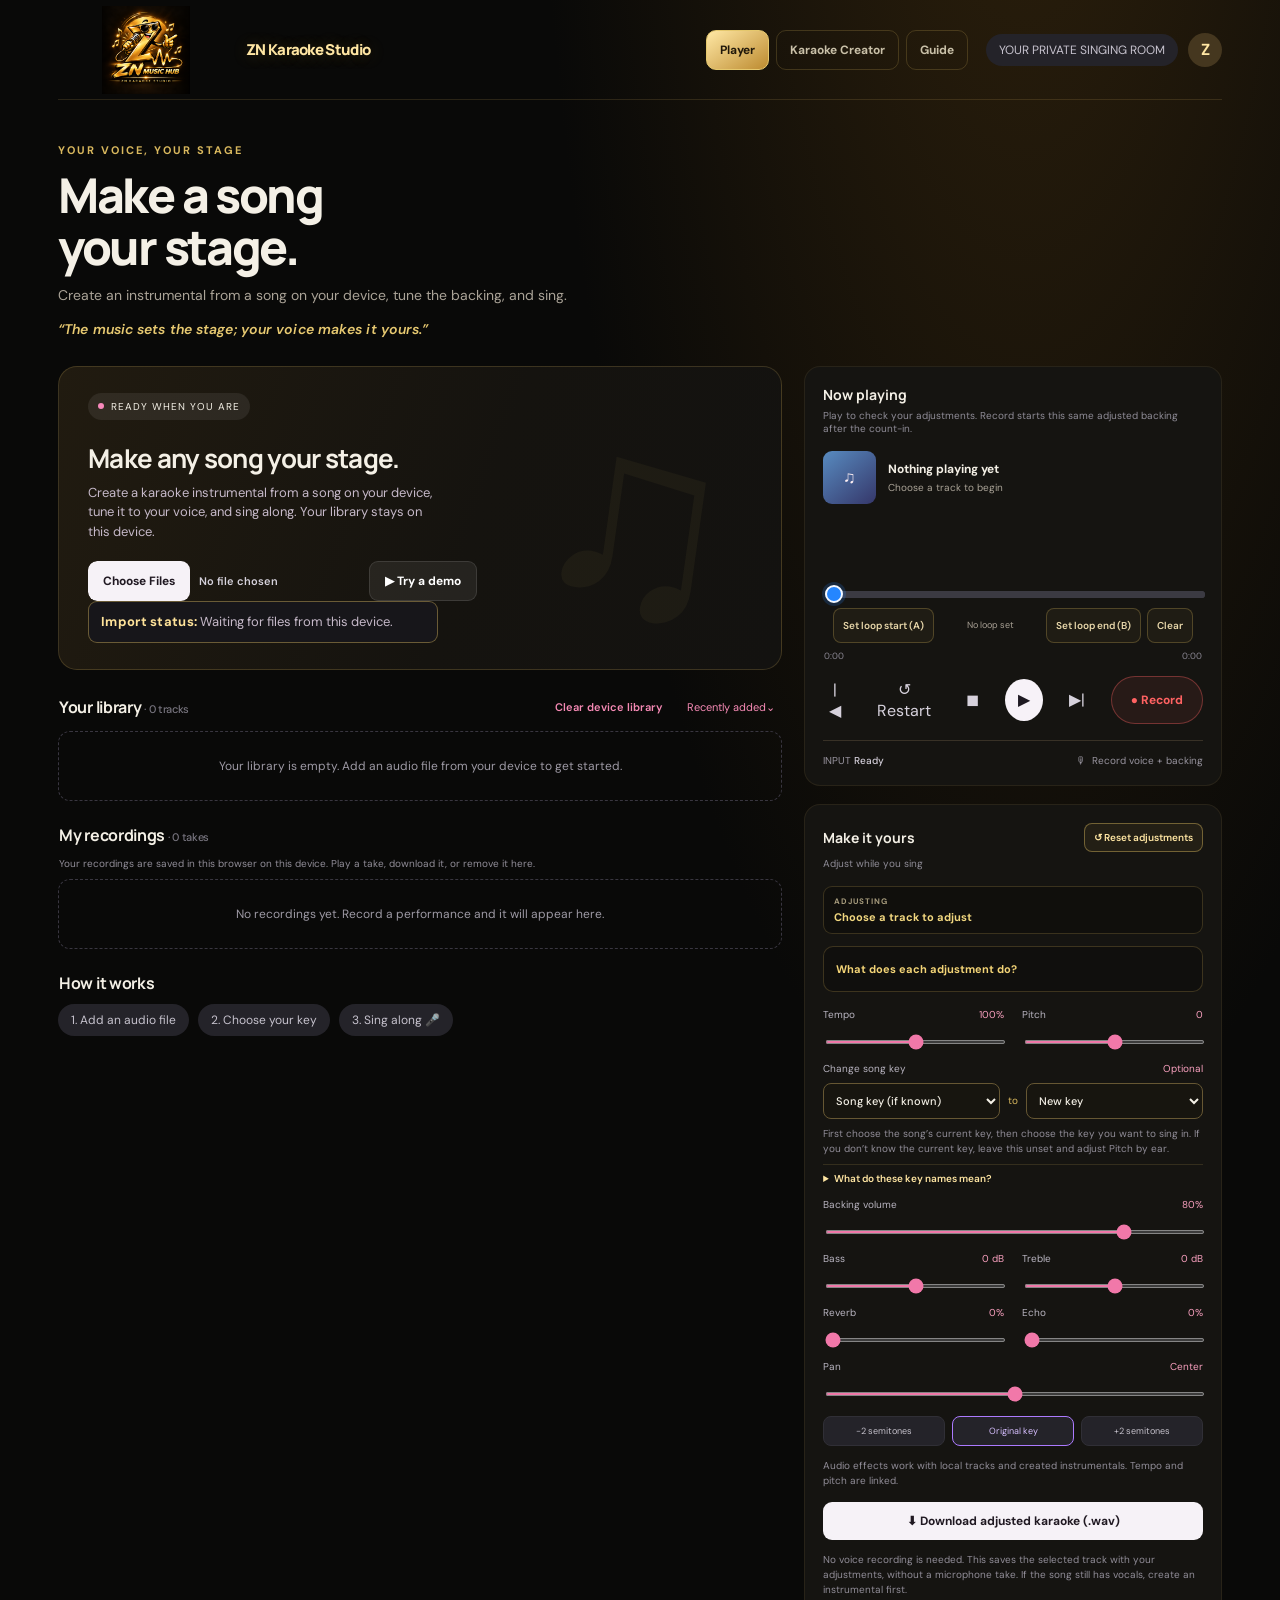
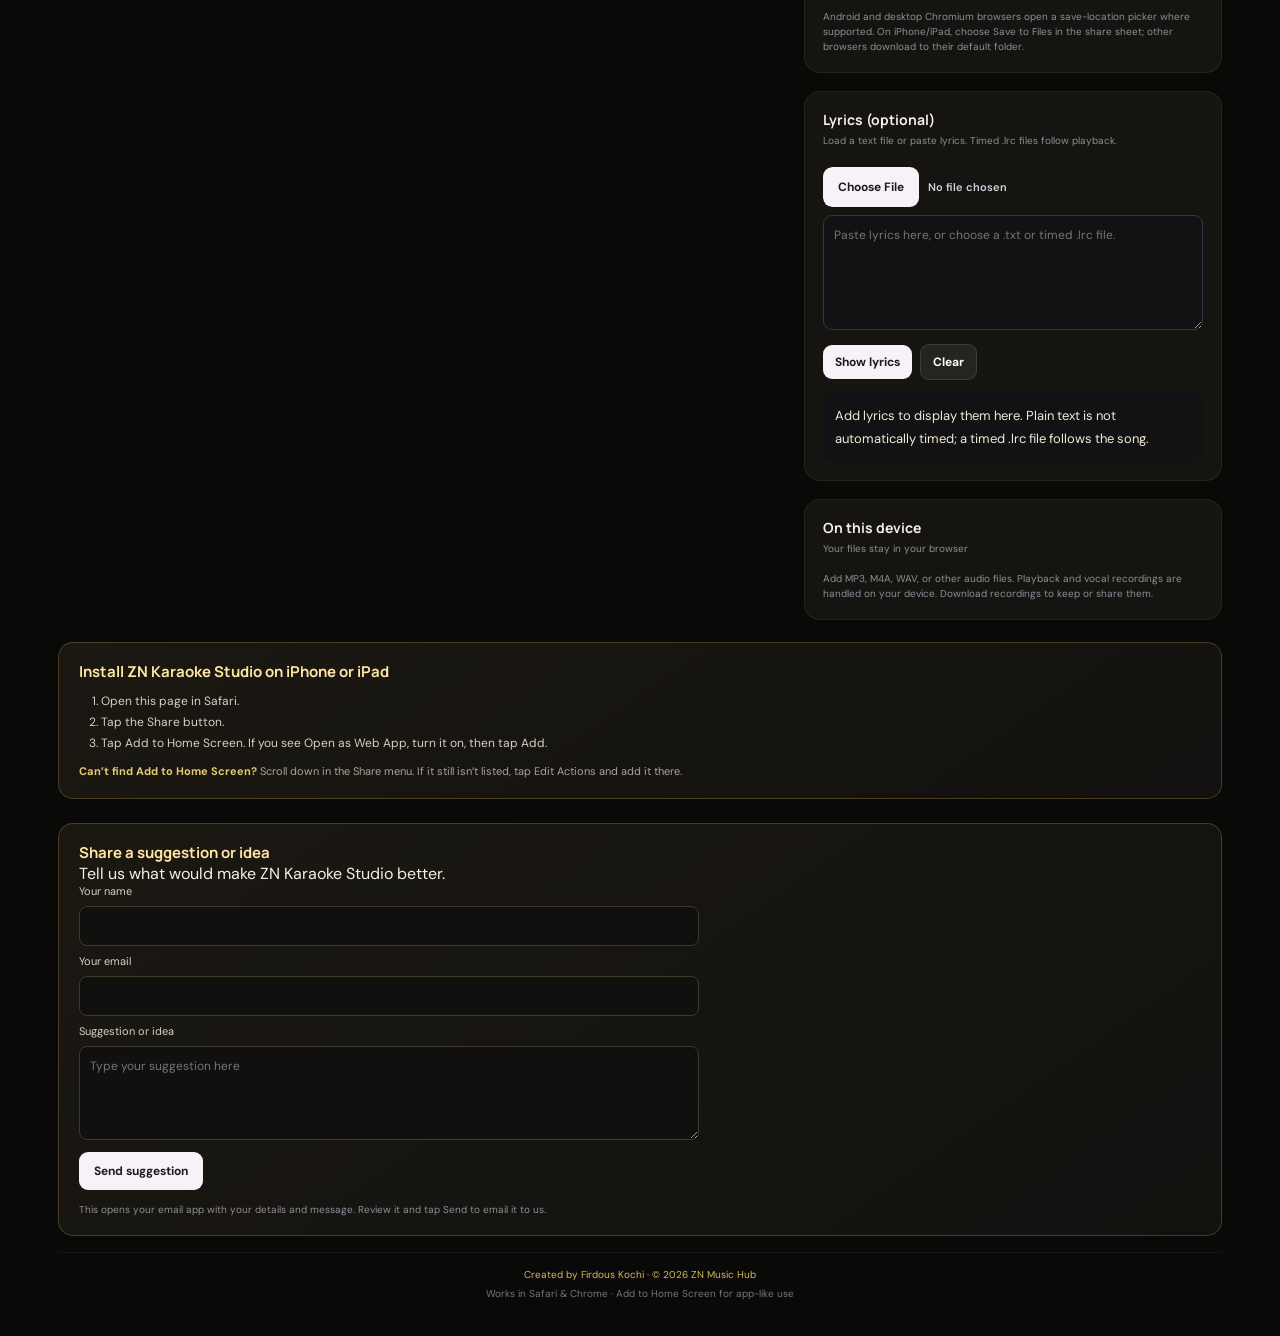
==== commit 722214fa: "Add files via upload" ====
--- a/index.html
+++ b/index.html
@@ -5,13 +5,13 @@
 <link rel="manifest" href="manifest.webmanifest"><link rel="icon" href="icon-192.png" type="image/png"><link rel="apple-touch-icon" href="icon-192.png">
 <style>
 @import url('https://fonts.googleapis.com/css2?family=DM+Sans:wght@400;500;600;700&family=Manrope:wght@400;500;600;700;800&display=swap');
-:root{color-scheme:dark;--bg:#101012;--panel:#19191d;--panel2:#202025;--muted:#9999a5;--text:#f5f3f7;--line:#2b2a31;--pink:#fa4f91;--purple:#a889ff;--green:#a7ee8c}*{box-sizing:border-box}body{margin:0;background:radial-gradient(ellipse at 80% -15%,#37203d 0,transparent 34%),var(--bg);color:var(--text);font-family:'DM Sans',sans-serif;min-height:100vh}button,input{font:inherit}button{color:inherit;cursor:pointer}.shell{max-width:1240px;margin:auto;padding:0 38px}.topbar{height:76px;border-bottom:1px solid #ffffff10;display:flex;align-items:center;justify-content:space-between}.brand{font:800 20px Manrope,sans-serif;letter-spacing:-.7px;display:flex;align-items:center;gap:10px}.brand-mark{width:32px;height:32px;border-radius:11px;background:linear-gradient(145deg,#fd73a5,#ab75ff);display:grid;place-items:center;color:#16121b;font-size:18px}.top-actions{display:flex;align-items:center;gap:10px}.pill{font-size:12px;color:#c6c2cd;background:#242329;padding:8px 13px;border-radius:20px}.avatar{width:34px;height:34px;border-radius:50%;background:#443451;color:#ffc6dd;display:grid;place-items:center;font-weight:700}.hero{padding:43px 0 28px;display:flex;justify-content:space-between;align-items:end;gap:24px}.eyebrow{font-size:11px;font-weight:700;letter-spacing:2px;color:#faa3c5;text-transform:uppercase;margin-bottom:12px}.hero h1{font:800 clamp(32px,5vw,48px)/1.08 Manrope,sans-serif;letter-spacing:-2.3px;margin:0}.hero p{color:var(--muted);margin:13px 0 0;font-size:14px}.search{height:48px;background:#1b1a20;border:1px solid #34323a;border-radius:12px;display:flex;align-items:center;padding:0 14px;gap:11px;width:min(390px,100%)}.search input{border:0;outline:0;color:var(--text);background:none;flex:1;min-width:0}.search input::placeholder{color:#7e7b86}.search kbd{font-size:10px;color:#8d8994;border:1px solid #393741;border-radius:5px;padding:4px 6px}.layout{display:grid;grid-template-columns:minmax(0,1.56fr) minmax(320px,.9fr);gap:22px;padding-bottom:40px}.leftcol,.rightcol{display:flex;flex-direction:column;gap:18px}.feature{min-height:258px;border-radius:19px;overflow:hidden;position:relative;padding:26px 29px;background:linear-gradient(110deg,#39203b,#201c29 57%,#191920);border:1px solid #ffffff0c}.feature:after{content:'♫';position:absolute;right:6%;top:-42px;font:270px Manrope,sans-serif;color:#fa75ab19;transform:rotate(8deg)}.feature>*{position:relative;z-index:1}.feature-tag{display:inline-flex;gap:7px;align-items:center;background:#ffffff13;padding:7px 10px;border-radius:20px;font-size:10px;letter-spacing:1px;text-transform:uppercase}.live-dot{width:6px;height:6px;background:#f889bb;border-radius:50%}.feature h2{font:700 26px Manrope;margin:20px 0 7px;letter-spacing:-.7px}.feature p{color:#c6b9c9;font-size:13px;max-width:350px;line-height:1.5;margin:0}.actions{display:flex;gap:9px;margin-top:20px}.btn{background:#f6f2f7;color:#201922;border:0;border-radius:9px;padding:11px 15px;font-weight:700;font-size:12px;display:inline-flex;align-items:center;gap:8px}.btn.secondary{background:#ffffff12;color:#fff;border:1px solid #ffffff1c}.btn.pink{background:var(--pink);color:#24121a}.upload{display:none}.native-file-control{height:40px;max-width:100%;color:#d6d2dc;font:600 11px 'DM Sans',sans-serif;background:transparent;border:0;border-radius:9px}.native-file-control::file-selector-button,.native-file-control::-webkit-file-upload-button{height:40px;padding:0 15px;margin-right:9px;border:0;border-radius:9px;background:#f6f2f7;color:#201922;font:700 12px 'DM Sans',sans-serif;cursor:pointer}.creator .native-file-control::file-selector-button,.creator .native-file-control::-webkit-file-upload-button{background:linear-gradient(145deg,#ffe8a5,#bd8b30);color:#21180a}.section-head{display:flex;align-items:center;justify-content:space-between;margin:5px 1px 10px}.section-head h3{margin:0;font:700 16px Manrope;letter-spacing:-.3px}.section-head button{background:none;border:0;color:#f68ab5;font-size:11px}.tracks{display:flex;flex-direction:column;gap:7px}.track{display:grid;grid-template-columns:43px minmax(0,1fr) auto;align-items:center;gap:12px;padding:9px 11px;border:1px solid transparent;border-radius:12px;transition:.18s;cursor:pointer}.track:hover,.track.active{background:#1c1b21;border-color:#302d36}.cover{width:43px;height:43px;border-radius:9px;display:grid;place-items:center;font-size:17px;font-weight:700;color:#fff0f4;background:linear-gradient(140deg,#de647f,#642f70)}.cover.c2{background:linear-gradient(140deg,#588bc0,#35376a)}.cover.c3{background:linear-gradient(140deg,#d89251,#754044)}.cover.c4{background:linear-gradient(140deg,#71a482,#27534d)}.track-name{font-size:12px;font-weight:700;overflow:hidden;text-overflow:ellipsis;white-space:nowrap}.artist{font-size:10px;color:var(--muted);margin-top:4px;overflow:hidden;text-overflow:ellipsis;white-space:nowrap}.track-meta{display:flex;align-items:center;gap:12px;color:#888590;font-size:10px}.play-mini{border:0;background:none;color:#e8dfe9;font-size:15px;padding:5px}.empty{padding:26px;text-align:center;border:1px dashed #393640;border-radius:12px;color:#9d99a4;font-size:12px}.side-card{background:#19191d;border:1px solid #ffffff0d;border-radius:16px;padding:18px}.side-card h3{font:700 14px Manrope;margin:0}.side-card .sub{font-size:10px;color:#8f8c97;margin:5px 0 16px}.now{display:flex;gap:12px;align-items:center}.now .cover{width:53px;height:53px}.now-title{font-size:12px;font-weight:700}.now-artist{font-size:10px;color:var(--muted);margin-top:4px}.wave{height:61px;margin:16px 0 7px;display:flex;align-items:center;justify-content:center;gap:3px;overflow:hidden}.wave span{width:3px;min-height:5px;border-radius:4px;background:linear-gradient(to top,#ad74f9,#fa71a9);opacity:.77}.wave.paused span{opacity:.2}.seekline{height:4px;background:#34323a;border-radius:8px;position:relative;margin:6px 2px}.seekline i{height:100%;width:0;display:block;background:linear-gradient(90deg,#bd79ff,#f977a8);border-radius:8px}.times{display:flex;justify-content:space-between;color:#888590;font-size:9px;margin:7px 1px}.controls{display:flex;align-items:center;justify-content:center;gap:21px;margin-top:12px}.controls button{border:0;background:none;font-size:16px;color:#d6d1dc;padding:5px}.controls .mainplay{width:42px;height:42px;border-radius:50%;background:#f7f2f8;color:#1e1922;font-size:16px;display:grid;place-items:center}.controls .rec{color:#ff73a0}.status{display:flex;align-items:center;justify-content:space-between;margin-top:14px;padding-top:13px;border-top:1px solid var(--line);font-size:10px;color:#98949f}.status b{font-weight:500;color:#d4cfda}.rec-state{color:#f27ca3!important}.sliders{display:grid;grid-template-columns:1fr 1fr;gap:13px 18px;margin-top:16px}.control label{font-size:10px;color:#b8b4c0;display:flex;justify-content:space-between;margin-bottom:7px}.control output{color:#f9a0bf}.control input{width:100%;height:4px;accent-color:#f178a9;cursor:pointer}.control.wide{grid-column:1/-1}.quick{display:grid;grid-template-columns:repeat(3,1fr);gap:7px;margin-top:15px}.quick button{background:#242329;border:1px solid #302f36;border-radius:8px;padding:8px 3px;font-size:9px;color:#c4c0ca}.quick button.on{border-color:#ac7aff;color:#d7bfff}.tips{color:#918d98;font-size:10px;line-height:1.5;margin:12px 0 0}.bottom{padding:15px 0 28px;border-top:1px solid #ffffff0c;display:flex;justify-content:space-between;color:#77747e;font-size:10px}.toast{position:fixed;bottom:22px;left:50%;transform:translate(-50%,20px);opacity:0;pointer-events:none;transition:.2s;background:#f5f1f6;color:#201b25;padding:11px 16px;border-radius:10px;font-size:12px;box-shadow:0 8px 30px #0008;z-index:5}.toast.show{opacity:1;transform:translate(-50%,0)}
+:root{color-scheme:dark;--bg:#101012;--panel:#19191d;--panel2:#202025;--muted:#9999a5;--text:#f5f3f7;--line:#2b2a31;--pink:#fa4f91;--purple:#a889ff;--green:#a7ee8c}*{box-sizing:border-box}body{margin:0;background:radial-gradient(ellipse at 80% -15%,#37203d 0,transparent 34%),var(--bg);color:var(--text);font-family:'DM Sans',sans-serif;min-height:100vh}button,input{font:inherit}button{color:inherit;cursor:pointer}.shell{max-width:1240px;margin:auto;padding:0 38px}.topbar{height:76px;border-bottom:1px solid #ffffff10;display:flex;align-items:center;justify-content:space-between}.brand{font:800 20px Manrope,sans-serif;letter-spacing:-.7px;display:flex;align-items:center;gap:10px}.brand-mark{width:32px;height:32px;border-radius:11px;background:linear-gradient(145deg,#fd73a5,#ab75ff);display:grid;place-items:center;color:#16121b;font-size:18px}.top-actions{display:flex;align-items:center;gap:10px}.pill{font-size:12px;color:#c6c2cd;background:#242329;padding:8px 13px;border-radius:20px}.avatar{width:34px;height:34px;border-radius:50%;background:#443451;color:#ffc6dd;display:grid;place-items:center;font-weight:700}.hero{padding:43px 0 28px;display:flex;justify-content:space-between;align-items:end;gap:24px}.eyebrow{font-size:11px;font-weight:700;letter-spacing:2px;color:#faa3c5;text-transform:uppercase;margin-bottom:12px}.hero h1{font:800 clamp(32px,5vw,48px)/1.08 Manrope,sans-serif;letter-spacing:-2.3px;margin:0}.hero p{color:var(--muted);margin:13px 0 0;font-size:14px}.search{height:48px;background:#1b1a20;border:1px solid #34323a;border-radius:12px;display:flex;align-items:center;padding:0 14px;gap:11px;width:min(390px,100%)}.search input{border:0;outline:0;color:var(--text);background:none;flex:1;min-width:0}.search input::placeholder{color:#7e7b86}.search kbd{font-size:10px;color:#8d8994;border:1px solid #393741;border-radius:5px;padding:4px 6px}.layout{display:grid;grid-template-columns:minmax(0,1.56fr) minmax(320px,.9fr);gap:22px;padding-bottom:40px}.leftcol,.rightcol{display:flex;flex-direction:column;gap:18px}.feature{min-height:258px;border-radius:19px;overflow:hidden;position:relative;padding:26px 29px;background:linear-gradient(110deg,#39203b,#201c29 57%,#191920);border:1px solid #ffffff0c}.feature:after{content:'♫';position:absolute;right:6%;top:-42px;font:270px Manrope,sans-serif;color:#fa75ab19;transform:rotate(8deg)}.feature>*{position:relative;z-index:1}.feature-tag{display:inline-flex;gap:7px;align-items:center;background:#ffffff13;padding:7px 10px;border-radius:20px;font-size:10px;letter-spacing:1px;text-transform:uppercase}.live-dot{width:6px;height:6px;background:#f889bb;border-radius:50%}.feature h2{font:700 26px Manrope;margin:20px 0 7px;letter-spacing:-.7px}.feature p{color:#c6b9c9;font-size:13px;max-width:350px;line-height:1.5;margin:0}.actions{display:flex;gap:9px;margin-top:20px}.btn{background:#f6f2f7;color:#201922;border:0;border-radius:9px;padding:11px 15px;font-weight:700;font-size:12px;display:inline-flex;align-items:center;gap:8px}.btn.secondary{background:#ffffff12;color:#fff;border:1px solid #ffffff1c}.btn.pink{background:var(--pink);color:#24121a}.upload{display:none}.native-file-control{height:40px;max-width:100%;color:#d6d2dc;font:600 11px 'DM Sans',sans-serif;background:transparent;border:0;border-radius:9px}.native-file-control::file-selector-button,.native-file-control::-webkit-file-upload-button{height:40px;padding:0 15px;margin-right:9px;border:0;border-radius:9px;background:#f6f2f7;color:#201922;font:700 12px 'DM Sans',sans-serif;cursor:pointer}.creator .native-file-control::file-selector-button,.creator .native-file-control::-webkit-file-upload-button{background:linear-gradient(145deg,#ffe8a5,#bd8b30);color:#21180a}.section-head{display:flex;align-items:center;justify-content:space-between;margin:5px 1px 10px}.section-head h3{margin:0;font:700 16px Manrope;letter-spacing:-.3px}.section-head button{background:none;border:0;color:#f68ab5;font-size:11px}.tracks{display:flex;flex-direction:column;gap:7px}.track{display:grid;grid-template-columns:43px minmax(0,1fr) auto;align-items:center;gap:12px;padding:9px 11px;border:1px solid transparent;border-radius:12px;transition:.18s;cursor:pointer}.track:hover,.track.active{background:#1c1b21;border-color:#302d36}.cover{width:43px;height:43px;border-radius:9px;display:grid;place-items:center;font-size:17px;font-weight:700;color:#fff0f4;background:linear-gradient(140deg,#de647f,#642f70)}.cover.c2{background:linear-gradient(140deg,#588bc0,#35376a)}.cover.c3{background:linear-gradient(140deg,#d89251,#754044)}.cover.c4{background:linear-gradient(140deg,#71a482,#27534d)}.track-name{font-size:12px;font-weight:700;overflow:hidden;text-overflow:ellipsis;white-space:nowrap}.artist{font-size:10px;color:var(--muted);margin-top:4px;overflow:hidden;text-overflow:ellipsis;white-space:nowrap}.track-meta{display:flex;align-items:center;gap:12px;color:#888590;font-size:10px}.play-mini{border:0;background:none;color:#e8dfe9;font-size:15px;padding:5px}.empty{padding:26px;text-align:center;border:1px dashed #393640;border-radius:12px;color:#9d99a4;font-size:12px}.side-card{background:#19191d;border:1px solid #ffffff0d;border-radius:16px;padding:18px}.side-card h3{font:700 14px Manrope;margin:0}.side-card .sub{font-size:10px;color:#8f8c97;margin:5px 0 16px}.now{display:flex;gap:12px;align-items:center}.now .cover{width:53px;height:53px}.now-title{font-size:12px;font-weight:700}.now-artist{font-size:10px;color:var(--muted);margin-top:4px}.wave{height:61px;margin:16px 0 7px;display:flex;align-items:center;justify-content:center;gap:3px;overflow:hidden}.wave span{width:3px;min-height:5px;border-radius:4px;background:linear-gradient(to top,#ad74f9,#fa71a9);opacity:.77}.wave.paused span{opacity:.2}.seekline{appearance:none;-webkit-appearance:none;display:block;width:100%;height:7px;background:linear-gradient(90deg,#3b3a42,#3b3a42);border-radius:99px;outline:none;margin:10px 2px;padding:0;touch-action:pan-y;cursor:pointer;accent-color:#2586ff}.seekline::-webkit-slider-runnable-track{height:7px;background:linear-gradient(90deg,#2586ff var(--played,0%),#3b3a42 var(--played,0%));border-radius:99px}.seekline::-moz-range-track{height:7px;background:#3b3a42;border-radius:99px}.seekline::-moz-range-progress{height:7px;background:#2586ff;border-radius:99px}.seekline::-webkit-slider-thumb{-webkit-appearance:none;width:18px;height:18px;margin-top:-5.5px;border-radius:50%;background:#2586ff;border:2px solid #f4f8ff;box-shadow:0 0 0 3px #2586ff30}.seekline::-moz-range-thumb{width:14px;height:14px;border-radius:50%;background:#2586ff;border:2px solid #f4f8ff;box-shadow:0 0 0 3px #2586ff30}.seekline:focus-visible{outline:2px solid #8fc2ff;outline-offset:6px}.times{display:flex;justify-content:space-between;color:#888590;font-size:9px;margin:7px 1px}.controls{display:flex;align-items:center;justify-content:center;gap:21px;margin-top:12px}.controls button{border:0;background:none;font-size:16px;color:#d6d1dc;padding:5px}.controls .mainplay{width:42px;height:42px;border-radius:50%;background:#f7f2f8;color:#1e1922;font-size:16px;display:grid;place-items:center}.controls .rec{color:#ff73a0}.status{display:flex;align-items:center;justify-content:space-between;margin-top:14px;padding-top:13px;border-top:1px solid var(--line);font-size:10px;color:#98949f}.status b{font-weight:500;color:#d4cfda}.rec-state{color:#f27ca3!important}.sliders{display:grid;grid-template-columns:1fr 1fr;gap:13px 18px;margin-top:16px}.control label{font-size:10px;color:#b8b4c0;display:flex;justify-content:space-between;margin-bottom:7px}.control output{color:#f9a0bf}.control input{width:100%;height:4px;accent-color:#f178a9;cursor:pointer}.control.wide{grid-column:1/-1}.quick{display:grid;grid-template-columns:repeat(3,1fr);gap:7px;margin-top:15px}.quick button{background:#242329;border:1px solid #302f36;border-radius:8px;padding:8px 3px;font-size:9px;color:#c4c0ca}.quick button.on{border-color:#ac7aff;color:#d7bfff}.tips{color:#918d98;font-size:10px;line-height:1.5;margin:12px 0 0}.bottom{padding:15px 0 28px;border-top:1px solid #ffffff0c;display:flex;justify-content:space-between;color:#77747e;font-size:10px}.toast{position:fixed;bottom:22px;left:50%;transform:translate(-50%,20px);opacity:0;pointer-events:none;transition:.2s;background:#f5f1f6;color:#201b25;padding:11px 16px;border-radius:10px;font-size:12px;box-shadow:0 8px 30px #0008;z-index:5}.toast.show{opacity:1;transform:translate(-50%,0)}
 @media(max-width:820px){.shell{padding:0 23px}.layout{grid-template-columns:1fr}.rightcol{display:grid;grid-template-columns:1fr 1fr;align-items:start}.hero{align-items:start;flex-direction:column}.search{width:100%}.feature{min-height:225px}}@media(max-width:560px){.shell{padding:0 16px}.topbar{height:62px}.pill{display:none}.hero{padding:31px 0 22px}.hero h1{letter-spacing:-1.4px}.hero p{font-size:12px}.layout{gap:15px}.feature{padding:22px;min-height:220px}.feature h2{font-size:23px}.rightcol{display:flex}.side-card{width:100%}.bottom{font-size:9px}.track-meta{gap:7px}.track{gap:9px;padding:8px 7px}}
 .section-divider{height:1px;background:linear-gradient(90deg,transparent,#d9b85e9c,transparent);margin:-7px 8px}.creator{background:linear-gradient(145deg,#211d23,#19191d);border:1px solid #d8b45a35;border-radius:16px;padding:19px}.creator h3{font:700 16px Manrope;margin:0}.creator p{font-size:11px;line-height:1.55;color:#aaa5b0;margin:8px 0 14px}.creator-row{display:flex;align-items:center;gap:10px;flex-wrap:wrap}.creator-file{min-width:0;flex:1;color:#aaa5b0;font-size:11px;overflow-wrap:anywhere}.creator .btn{background:linear-gradient(145deg,#ffe8a5,#bd8b30);color:#21180a}.creator .btn:disabled{opacity:.5;cursor:wait}.scale-estimate{margin:10px 0 0;padding:10px 12px;border:1px solid #d9b85e45;border-radius:9px;background:#17150f;color:#f2e3b6;font-size:11px;line-height:1.5}.scale-estimate[hidden]{display:none}.creator-progress{height:5px;background:#34323a;border-radius:8px;margin-top:13px;overflow:hidden}.creator-progress i{display:block;width:0;height:100%;background:linear-gradient(90deg,#bd8b30,#ffe8a5);transition:width .3s}.creator-status{font-size:11px!important;margin:9px 0 0!important;min-height:18px;color:#c4becb!important}.upload-state{margin-top:14px;padding:12px 13px;border:1px solid #d8b45a80;border-radius:10px;background:linear-gradient(90deg,#302614,#1b1919);display:grid;grid-template-columns:1fr;align-items:center;gap:10px}.upload-state strong{font-size:10px;letter-spacing:.8px;color:#ffe39a}.upload-state span{font-size:12px;color:#fff4d5;text-align:left}.upload-progress{height:7px;background:#49454d;border-radius:9px;overflow:hidden;grid-column:1/-1}.upload-progress i{display:block;width:0;height:100%;background:linear-gradient(90deg,#bd8b30,#ffe8a5);transition:width .25s}.import-status{font-size:12px;color:#e3dfea;margin:13px 0 0;min-height:38px;padding:10px 12px;background:#17161a;border:1px solid #d8b45a6e;border-radius:9px;line-height:1.4}.import-status b{color:#ffe39a;font-weight:700;letter-spacing:.3px}.lyrics-input{width:100%;min-height:110px;resize:vertical;background:#121214;color:var(--text);border:1px solid #393640;border-radius:9px;padding:10px;font:12px/1.55 "DM Sans",sans-serif}.lyrics-display{margin-top:12px;max-height:240px;overflow:auto;padding:12px;border-radius:10px;background:#121214;color:#f2e9d4;font-size:13px;line-height:1.8;white-space:pre-wrap}.lyrics-current{color:#ffe39a;font-weight:700}.lyrics-actions{display:flex;gap:8px;align-items:center;flex-wrap:wrap;margin-top:9px}.lyrics-actions .btn{padding:9px 12px}.lyrics-file{width:100%;margin:4px 0 8px}.key-selectors{display:grid;grid-template-columns:minmax(0,1fr) auto minmax(0,1fr);align-items:center;gap:8px;margin-top:8px}.key-selectors select{width:100%;min-width:0;padding:9px 8px;border:1px solid #665733;border-radius:8px;background:#17150f;color:var(--text);font:500 11px "DM Sans",sans-serif}.key-selectors span{color:var(--gold);font-size:10px}.key-control .tips{margin-top:7px}.key-help{margin-top:8px;padding-top:7px;border-top:1px solid #d9b85e28}.key-help summary{cursor:pointer;color:var(--gold-hi);font-size:10px;font-weight:600}.key-help p{font-size:10px;line-height:1.5;color:var(--muted);margin:7px 0}.key-notes{display:grid;grid-template-columns:repeat(3,minmax(0,1fr));gap:5px}.key-notes span{padding:5px 6px;border-radius:6px;background:#d9b85e0d;color:#e7d5a0;font-size:9px;text-align:center}
 .adjust-help{margin:0 0 14px;border:1px solid #d9b85e38;border-radius:10px;background:#100f0d;padding:10px 12px;color:#d9d3c7}.adjust-help summary{cursor:pointer;color:#f3d477;font-size:11px;font-weight:700;min-height:24px;display:flex;align-items:center}.adjust-help[open] summary{margin-bottom:8px}.adjust-help-grid{display:grid;grid-template-columns:1fr 1fr;gap:0 16px}.adjust-help-grid p{margin:7px 0;color:#bdb5a8;font-size:10px;line-height:1.5}.adjust-help-grid strong{color:#f2d680}.adjust-help-note{margin:7px 0 0!important;color:#a8a094!important;font-size:10px!important;line-height:1.5}.adjust-help:focus-within{outline:2px solid #d9b85e;outline-offset:2px}@media(max-width:560px){.adjust-help{padding:10px}.adjust-help-grid{grid-template-columns:1fr;gap:0}.adjust-help-grid p{font-size:11px;margin:5px 0}.adjust-help-note{font-size:10px!important}}
 
 .page-nav{display:flex;align-items:center;gap:7px;margin-left:auto;margin-right:18px}.page-nav a{color:#c9c0a8;text-decoration:none;font-size:12px;font-weight:700;padding:10px 13px;border:1px solid #d9b85e35;border-radius:10px;min-height:40px;display:flex;align-items:center}.page-nav a[aria-current="page"]{color:#21180a;background:linear-gradient(145deg,#ffe8a5,#bd8b30);border-color:#e5c86d}.page-nav a:focus-visible,.loop-controls button:focus-visible{outline:2px solid #ffe6a3;outline-offset:2px}.creator-page{max-width:900px;margin:12px auto 36px;padding:0 4px}.creator-page-heading{margin:14px 0 18px;padding:21px 22px;border:1px solid #d9b85e35;border-radius:15px;background:linear-gradient(145deg,#1b1812,#12110f)}.creator-page-heading .eyebrow{margin:0 0 8px}.creator-page-heading h2{margin:0;color:#ffe6a3;font:800 25px Manrope,sans-serif}.creator-page-heading p{margin:8px 0 0;color:#c6b9a3;font-size:12px;line-height:1.6}.creator-page .creator{padding:20px}.creator-page .creator h3{display:none}.loop-controls{display:flex;align-items:center;justify-content:center;gap:6px;flex-wrap:wrap;margin:9px 0 4px}.loop-controls button{min-height:35px;padding:7px 9px;border:1px solid #d9b85e45;border-radius:8px;background:#d9b85e0c;color:#e8d7aa;font-size:10px;font-weight:600}.loop-controls button:hover{background:#d9b85e20}.loop-controls span{min-width:100px;text-align:center;color:#a8a094;font-size:9px}.creator-page[hidden],#studioHero[hidden],#playerPage[hidden]{display:none!important}
-@media(max-width:560px){.topbar{gap:8px;flex-wrap:wrap;height:auto;min-height:76px;padding:8px 0}.page-nav{order:3;width:100%;margin:0;display:grid;grid-template-columns:1fr 1fr}.page-nav a{justify-content:center;padding:8px;font-size:12px}.top-actions .pill{display:none}.creator-page{padding:0;margin:8px 0 28px}.creator-page-heading{padding:17px 15px}.creator-page-heading h2{font-size:21px}.creator-page .creator{padding:15px}.loop-controls{gap:5px}.loop-controls button{flex:1 1 auto}.loop-controls span{order:4;width:100%;min-width:0}}
+@media(max-width:560px){.topbar{gap:8px;flex-wrap:wrap;height:auto;min-height:76px;padding:8px 0}.page-nav{order:3;width:100%;margin:0;display:grid;grid-template-columns:1fr 1fr 1fr}.page-nav a{justify-content:center;padding:8px;font-size:12px}.top-actions .pill{display:none}.creator-page{padding:0;margin:8px 0 28px}.creator-page-heading{padding:17px 15px}.creator-page-heading h2{font-size:21px}.creator-page .creator{padding:15px}.loop-controls{gap:5px}.loop-controls button{flex:1 1 auto}.loop-controls span{order:4;width:100%;min-width:0}}
 .controls .rec{min-height:48px;min-width:92px;border-radius:25px;padding:0 14px;background:#ff626214;border:1px solid #ff62625c;color:#ff7777;font-size:12px;font-weight:700;white-space:nowrap}.controls .rec:hover{background:#ff626226}.recording-preview{margin-top:13px;padding:13px;border:1px solid #d9b85e55;border-radius:11px;background:#11100d}.recording-preview[hidden]{display:none}.recording-preview-head{display:flex;flex-direction:column;gap:4px;margin-bottom:9px}.recording-preview-head strong{font-size:12px;color:#ffe6a3}.recording-preview-head span{font-size:10px;color:#aaa397;overflow-wrap:anywhere}.recording-preview audio{display:block;width:100%;height:42px;margin:7px 0 10px}.recording-preview .btn{width:100%;justify-content:center;background:linear-gradient(145deg,#ffe8a5,#bd8b30);color:#21180a;min-height:42px}@media(max-width:560px){.controls{gap:12px;flex-wrap:wrap}.controls .rec{order:5;flex-basis:100%;height:48px}.recording-preview{padding:11px}.recording-preview audio{height:48px}}
 .library-actions{display:flex;align-items:center;gap:9px}.clear-library{border:1px solid #d9b85e50;border-radius:8px;background:#d9b85e0c;color:#e9cf87;padding:7px 9px;font-size:10px;font-weight:600}.clear-library:hover{background:#d9b85e20}.clear-library:focus-visible{outline:2px solid #ffe6a3;outline-offset:2px}@media(max-width:560px){.section-head{flex-wrap:wrap;gap:8px}.library-actions{gap:5px}.clear-library{font-size:9px;padding:7px}}
 .recordings-list{display:flex;flex-direction:column;gap:7px}.recording-row{display:grid;grid-template-columns:minmax(0,1fr) auto;align-items:center;gap:10px;padding:11px;border:1px solid #d9b85e24;border-radius:11px;background:#151411}.recording-row-name{font-size:11px;font-weight:700;color:#eee4cb;overflow-wrap:anywhere}.recording-row-date{margin-top:4px;color:#999286;font-size:9px}.recording-row-actions{display:flex;gap:5px;flex-wrap:wrap;justify-content:flex-end}.recording-row-actions button{min-height:36px;padding:7px 9px;border:1px solid #d9b85e42;border-radius:8px;background:#d9b85e0d;color:#e8d7aa;font-size:10px;font-weight:600}.recording-row-actions .delete-recording{border-color:#a6504660;color:#f39a91}.recording-row-actions button:focus-visible{outline:2px solid #ffe6a3;outline-offset:2px}@media(max-width:560px){.recording-row{grid-template-columns:1fr}.recording-row-actions{justify-content:stretch}.recording-row-actions button{flex:1}}
@@ -19,13 +19,13 @@
 .side-card{position:relative}.countdown-overlay{position:absolute;inset:0;z-index:20;display:grid;place-items:center;padding:20px;border:1px solid #d9b85e88;border-radius:16px;background:#090908f5;backdrop-filter:blur(7px);text-align:center}.countdown-overlay[hidden]{display:none!important}.countdown-content{display:flex;flex-direction:column;align-items:center;gap:12px}.countdown-content span{display:block;color:#ffe6a3;font:800 clamp(112px,28vw,190px)/.9 Manrope,sans-serif;text-shadow:0 0 35px #d9b85e70;animation:count-pulse .85s ease-in-out infinite alternate}.countdown-content strong{color:#f6e5b7;font:700 clamp(17px,4vw,24px) Manrope,sans-serif}.countdown-content small{color:#bdb4a2;font-size:12px}@keyframes count-pulse{from{transform:scale(.96);opacity:.8}to{transform:scale(1.04);opacity:1}}
 </style><style>.brand{color:var(--gold-hi);text-shadow:0 1px 16px #ddb95642}.brand-mark{background:linear-gradient(145deg,#ffe8a5,#bd8b30);color:#21180a}.hero .eyebrow{color:var(--gold)}.avatar{background:#45371f;color:var(--gold-hi)}.topbar{border-bottom-color:#e4bd6926}.bottom{justify-content:center;flex-direction:column;gap:6px;text-align:center;transform:translateY(-8px)}.bottom span{width:100%}.studio-head{display:flex;align-items:center;justify-content:space-between;gap:8px}.reset-btn{flex:none;border:1px solid #d9b85e70;border-radius:8px;background:#d9b85e12;color:#ffe6a3;padding:7px 9px;font:600 10px "DM Sans",sans-serif}.reset-btn:hover{background:#d9b85e26}.reset-btn:focus-visible{outline:2px solid #ffe6a3;outline-offset:2px}:root{--bg:#090908;--panel:#151411;--panel2:#201d17;--muted:#aaa397;--text:#f4f0e6;--line:#383126;--pink:#d8ad56;--purple:#ffe19a;--green:#c6a45a;--gold:#d9b85e;--gold-hi:#ffe6a3}body{background:radial-gradient(ellipse at 80% -15%,#30220c 0,transparent 34%),var(--bg)}.feature{background:linear-gradient(110deg,#211b10,#15130f 57%,#131210);border-color:#d9b85e33}.feature:after{color:#d9b85e0d}.side-card{background:#151411;border-color:#d9b85e18}.controls .rec{color:#ff6262}.topbar{height:100px}.brand{gap:12px;white-space:nowrap}.brand-logo{display:block;width:176px;height:88px;object-fit:contain;border-radius:5px}.brand-title{font:800 15px Manrope,sans-serif;color:var(--gold-hi)}.quote{margin:16px 0 0;color:#e7c971;font-size:14px;font-style:italic;font-weight:600;letter-spacing:.1px}@media(max-width:560px){.topbar{height:76px}.brand{gap:8px}.brand-logo{width:112px;height:56px}.brand-title{font-size:12px}}.install-help{max-width:1240px;margin:-18px auto 24px;padding:18px 20px;border:1px solid #d9b85e40;border-radius:15px;background:linear-gradient(145deg,#1b1812,#12110f);color:var(--text)}.install-help h3{margin:0 0 9px;font:700 15px Manrope,sans-serif;color:var(--gold-hi)}.install-help ol{margin:0;padding-left:22px;color:#d7d0c3;font-size:12px;line-height:1.75}.install-help p{margin:9px 0 0;color:#aaa397;font-size:11px;line-height:1.55}.install-help strong{color:#e7c971}.feedback-card{max-width:1240px;margin:0 auto 24px;padding:18px 20px;border:1px solid #d9b85e40;border-radius:15px;background:linear-gradient(145deg,#1b1812,#12110f)}.feedback-card h3{margin:0;font:700 15px Manrope,sans-serif;color:var(--gold-hi)}.feedback-form{display:grid;gap:8px;max-width:620px}.feedback-form label{font-size:11px;color:#d7d0c3}.feedback-form input,.feedback-form textarea{width:100%;border:1px solid #40382a;border-radius:8px;background:#10100e;color:var(--text);padding:10px;font:12px/1.5 "DM Sans",sans-serif}.feedback-form textarea{resize:vertical}.feedback-form input:focus,.feedback-form textarea:focus{outline:2px solid #d9b85e;outline-offset:1px}.feedback-form button{justify-self:start;margin-top:4px}</style></head>
 <body><div class="shell">
-<header class="topbar"><div class="brand"><img class="brand-logo" src="zn-karaoke-studio-logo.png" alt="Zubair Naina Music Hub logo"><span class="brand-title">ZN Karaoke Studio</span></div><nav class="page-nav" aria-label="Studio pages"><a href="#player" id="navPlayer">Player</a><a href="#creator" id="navCreator">Karaoke Creator</a></nav><div class="top-actions"><span class="pill">YOUR PRIVATE SINGING ROOM</span><span class="avatar">Z</span></div></header>
+<header class="topbar"><div class="brand"><img class="brand-logo" src="zn-karaoke-studio-logo.png" alt="Zubair Naina Music Hub logo"><span class="brand-title">ZN Karaoke Studio</span></div><nav class="page-nav" aria-label="Studio pages"><a href="#player" id="navPlayer">Player</a><a href="#creator" id="navCreator">Karaoke Creator</a><a href="product-guide.html">Guide</a></nav><div class="top-actions"><span class="pill">YOUR PRIVATE SINGING ROOM</span><span class="avatar">Z</span></div></header>
 <section class="hero" id="studioHero"><div><div class="eyebrow">Your voice, your stage</div><h1>Make a song<br>your stage.</h1><p>Create an instrumental from a song on your device, tune the backing, and sing.</p><blockquote class="quote">“The music sets the stage; your voice makes it yours.”</blockquote></div></section>
 <main class="layout" id="playerPage"><div class="leftcol"><section class="feature"><span class="feature-tag"><i class="live-dot"></i> READY WHEN YOU ARE</span><h2>Make any song your stage.</h2><p>Create a karaoke instrumental from a song on your device, tune it to your voice, and sing along. Your library stays on this device.</p><div class="actions"><input class="native-file-control" id="fileInput" type="file" accept="audio/*,.mp3,.m4a,.wav,.aac,.ogg,.flac,.opus" multiple aria-label="Add audio tracks"><button class="btn secondary" id="demoBtn">▶ Try a demo</button></div><p class="import-status" id="importStatus" role="status" aria-live="polite"><b>Import status:</b> Waiting for files from this device.</p></section>
 <section><div class="section-head"><h3>Your library <span id="count" style="color:#77747e;font:500 11px 'DM Sans'">· 0 tracks</span></h3><div class="library-actions"><button class="clear-library" id="clearLibrary" type="button">Clear device library</button><button id="sortBtn">Recently added⌄</button></div></div><div class="tracks" id="tracks"></div></section>
 <section class="recordings-section"><div class="section-head"><h3>My recordings <span id="recordingsCount" style="color:#77747e;font:500 11px 'DM Sans'">· 0 takes</span></h3></div><p class="tips" style="margin:0 1px 8px">Your recordings are saved in this browser on this device. Play a take, download it, or remove it here.</p><div class="recordings-list" id="recordingsList"><div class="empty">No recordings yet. Record a performance and it will appear here.</div></div></section><section><div class="section-head"><h3>How it works</h3></div><div style="display:flex;gap:9px;flex-wrap:wrap;color:#a09ca7;font-size:10px"><span class="pill">1. Add an audio file</span><span class="pill">2. Choose your key</span><span class="pill">3. Sing along 🎤</span></div></section></div>
-<aside class="rightcol"><section class="side-card"><h3>Now playing</h3><div class="sub">Play to check your adjustments. Record starts this same adjusted backing after the count-in.</div><div class="countdown-overlay" id="countdownOverlay" hidden role="status" aria-live="assertive"><div class="countdown-content"><span id="countdownNumber">3</span><strong>Get ready to sing</strong><small>Recording starts after the count-in</small></div></div><div class="now"><div class="cover c2" id="playerCover">♫</div><div style="min-width:0"><div class="now-title" id="playerTitle">Nothing playing yet</div><div class="now-artist" id="playerArtist">Choose a track to begin</div></div></div><div class="wave paused" id="wave"></div><div class="seekline" id="seek"><i id="progress"></i></div><div class="loop-controls" aria-label="Practice loop controls"><button type="button" id="loopStart">Set loop start (A)</button><span id="loopStatus" role="status" aria-live="polite">No loop set</span><button type="button" id="loopEnd">Set loop end (B)</button><button type="button" id="loopClear" aria-label="Clear practice loop">Clear</button></div><div class="times"><span id="elapsed">0:00</span><span id="duration">0:00</span></div><div class="controls"><button id="prev" aria-label="Previous track">|◀</button><button id="stop" aria-label="Stop">◼</button><button class="mainplay" id="play" aria-label="Play or pause">▶</button><button id="next" aria-label="Next track">▶|</button><button class="rec" id="recordBtn" aria-label="Record voice and backing track">● Record</button></div><div class="status"><span>INPUT <b id="inputStatus">Ready</b></span><span id="recStatus">🎙 &nbsp;Record voice + backing</span></div><section class="recording-preview" id="recordingPreview" hidden><div class="recording-preview-head"><strong>Review your recording</strong><span id="recordingName">Ready to listen</span></div><audio id="recordingAudio" controls preload="metadata" aria-label="Play your recorded performance"></audio><button class="btn" type="button" id="downloadRecording">⬇ Download recording</button></section></section>
-<section class="side-card"><div class="studio-head"><h3>Make it yours</h3><button class="reset-btn" id="resetAudio" type="button" aria-label="Reset audio adjustments">↺ Reset adjustments</button></div><div class="sub">Adjust while you sing</div><div class="adjusting-track" id="adjustingTrack" role="status" aria-live="polite">Choose a track to adjust</div><details class="adjust-help"><summary>What does each adjustment do?</summary><div class="adjust-help-grid"><p><strong>Tempo</strong> — makes the song faster or slower. It can also change the singer’s pitch because this player links speed and pitch.</p><p><strong>Pitch</strong> — raises or lowers the notes so the song may better suit your voice. A semitone is one small step between notes.</p><p><strong>Song key</strong> — choose the song’s current note, then the note you want. If you’re unsure, leave it unset and use Pitch or the quick buttons.</p><p><strong>Scale estimate</strong> — when choosing a song for karaoke creation, the app may suggest an approximate major or minor key. It is only a guide, not a raga detector.</p><p><strong>Backing volume</strong> — changes how loud the music is compared with your singing.</p><p><strong>Bass</strong> — adjusts low sounds, such as the kick drum and bass guitar. Reduce it if the sound feels boomy.</p><p><strong>Treble</strong> — adjusts high sounds, such as cymbals and bright details. Reduce it if the sound feels sharp.</p><p><strong>Reverb</strong> — adds a room or hall echo that makes the backing sound spacious.</p><p><strong>Echo</strong> — repeats the sound after a short delay. Use a small amount for a subtle effect.</p><p><strong>Pan</strong> — moves the backing left or right in stereo headphones. Center keeps it equal in both ears.</p><p><strong>Quick key buttons</strong> — shift the song down two semitones, return to the original pitch, or shift it up two semitones.</p><p><strong>Reset adjustments</strong> — returns tempo, pitch, volume, and effects to their starting values.</p><p><strong>Practice loop (A–B)</strong> — set A at the start of a section and B at the end to repeat that part. Tap Clear to turn looping off.</p><p><strong>Recording count-in</strong> — recording waits three seconds, then starts the backing and captures your voice together with it. Play the take back in the preview before downloading.</p><p><strong>Saved adjustments</strong> — sound settings are remembered for each imported track on this device. Import the same file again to retrieve its settings.</p></div><p class="adjust-help-note">Tip: change one control at a time while the song is playing. Your device speakers may make small changes hard to hear; headphones can help.</p></details><div class="sliders"><div class="control"><label>Tempo <output id="tempoOut">100%</output></label><input id="tempo" type="range" min="70" max="130" value="100"></div><div class="control"><label>Pitch <output id="pitchOut">0</output></label><input id="pitch" type="range" min="-6" max="6" value="0"></div><div class="control wide key-control"><label for="sourceKey">Change song key <output id="keyOut">Optional</output></label><div class="key-selectors"><select id="sourceKey" aria-label="Song current key"><option value="">Song key (if known)</option><option value="0">C</option><option value="1">C# / Db</option><option value="2">D</option><option value="3">D# / Eb</option><option value="4">E</option><option value="5">F</option><option value="6">F# / Gb</option><option value="7">G</option><option value="8">G# / Ab</option><option value="9">A</option><option value="10">A# / Bb</option><option value="11">B</option></select><span aria-hidden="true">to</span><select id="targetKey" aria-label="Desired song key"><option value="" disabled selected>New key</option><option value="0">C</option><option value="1">C# / Db</option><option value="2">D</option><option value="3">D# / Eb</option><option value="4">E</option><option value="5">F</option><option value="6">F# / Gb</option><option value="7">G</option><option value="8">G# / Ab</option><option value="9">A</option><option value="10">A# / Bb</option><option value="11">B</option></select></div><p class="tips">First choose the song’s current key, then choose the key you want to sing in. If you don’t know the current key, leave this unset and adjust Pitch by ear.</p><details class="key-help"><summary>What do these key names mean?</summary><p>A key is the musical note a song is centered around. The 12 choices below go up one semitone at a time. Sharp (#) and flat (b) names such as C# and Db are two names for the same pitch.</p><div class="key-notes"><span>C · 0</span><span>C# / Db · 1</span><span>D · 2</span><span>D# / Eb · 3</span><span>E · 4</span><span>F · 5</span><span>F# / Gb · 6</span><span>G · 7</span><span>G# / Ab · 8</span><span>A · 9</span><span>A# / Bb · 10</span><span>B · 11</span></div><p>Numbers show semitones above C for reference. Changing key transposes the whole track and keeps its major/minor character. In this studio, pitch and tempo are linked, so changing key also changes playback speed.</p></details></div><div class="control wide"><label>Backing volume <output id="volumeOut">80%</output></label><input id="volume" type="range" min="0" max="100" value="80"></div><div class="control"><label>Bass <output id="bassOut">0 dB</output></label><input id="bass" type="range" min="-12" max="12" value="0"></div><div class="control"><label>Treble <output id="trebleOut">0 dB</output></label><input id="treble" type="range" min="-12" max="12" value="0"></div><div class="control"><label>Reverb <output id="reverbOut">0%</output></label><input id="reverb" type="range" min="0" max="100" value="0"></div><div class="control"><label>Echo <output id="echoOut">0%</output></label><input id="echo" type="range" min="0" max="60" value="0"></div><div class="control wide"><label>Pan <output id="panOut">Center</output></label><input id="pan" type="range" min="-100" max="100" value="0"></div></div><div class="quick"><button data-key="-2">−2 semitones</button><button data-key="0" class="on">Original key</button><button data-key="2">+2 semitones</button></div><p class="tips">Audio effects work with local tracks and created instrumentals. Tempo and pitch are linked.</p><button class="btn" id="downloadTrack" disabled style="width:100%;justify-content:center;margin-top:14px">⬇ Download edited karaoke (.wav)</button><p class="tips">Android and desktop Chromium browsers open a save-location picker where supported. On iPhone/iPad, choose Save to Files in the share sheet; other browsers download to their default folder.</p></section>
+<aside class="rightcol"><section class="side-card"><h3>Now playing</h3><div class="sub">Play to check your adjustments. Record starts this same adjusted backing after the count-in.</div><div class="countdown-overlay" id="countdownOverlay" hidden role="status" aria-live="assertive"><div class="countdown-content"><span id="countdownNumber">3</span><strong>Get ready to sing</strong><small>Recording starts after the count-in</small></div></div><div class="now"><div class="cover c2" id="playerCover">♫</div><div style="min-width:0"><div class="now-title" id="playerTitle">Nothing playing yet</div><div class="now-artist" id="playerArtist">Choose a track to begin</div></div></div><div class="wave paused" id="wave"></div><input class="seekline" id="seek" type="range" min="0" max="1000" value="0" step="1" aria-label="Seek through the song" aria-valuetext="0:00 of 0:00" disabled><div class="loop-controls" aria-label="Practice loop controls"><button type="button" id="loopStart">Set loop start (A)</button><span id="loopStatus" role="status" aria-live="polite">No loop set</span><button type="button" id="loopEnd">Set loop end (B)</button><button type="button" id="loopClear" aria-label="Clear practice loop">Clear</button></div><div class="times"><span id="elapsed">0:00</span><span id="duration">0:00</span></div><div class="controls"><button id="prev" aria-label="Previous track" title="Previous track">|◀</button><button id="restart" aria-label="Restart current track from the beginning" title="Restart from beginning">↺ Restart</button><button id="stop" aria-label="Stop">◼</button><button class="mainplay" id="play" aria-label="Play or pause">▶</button><button id="next" aria-label="Next track">▶|</button><button class="rec" id="recordBtn" aria-label="Record voice and backing track">● Record</button></div><div class="status"><span>INPUT <b id="inputStatus">Ready</b></span><span id="recStatus">🎙 &nbsp;Record voice + backing</span></div><section class="recording-preview" id="recordingPreview" hidden><div class="recording-preview-head"><strong>Review your recording</strong><span id="recordingName">Ready to listen</span></div><audio id="recordingAudio" controls preload="metadata" aria-label="Play your recorded performance"></audio><button class="btn" type="button" id="downloadRecording">⬇ Download recording</button></section></section>
+<section class="side-card"><div class="studio-head"><h3>Make it yours</h3><button class="reset-btn" id="resetAudio" type="button" aria-label="Reset audio adjustments">↺ Reset adjustments</button></div><div class="sub">Adjust while you sing</div><div class="adjusting-track" id="adjustingTrack" role="status" aria-live="polite">Choose a track to adjust</div><details class="adjust-help"><summary>What does each adjustment do?</summary><div class="adjust-help-grid"><p><strong>Tempo</strong> — makes the song faster or slower. It can also change the singer’s pitch because this player links speed and pitch.</p><p><strong>Pitch</strong> — raises or lowers the notes so the song may better suit your voice. A semitone is one small step between notes.</p><p><strong>Song key</strong> — choose the song’s current note, then the note you want. If you’re unsure, leave it unset and use Pitch or the quick buttons.</p><p><strong>Scale estimate</strong> — when choosing a song for karaoke creation, the app may suggest an approximate major or minor key. It is only a guide, not a raga detector.</p><p><strong>Backing volume</strong> — changes how loud the music is compared with your singing.</p><p><strong>Bass</strong> — adjusts low sounds, such as the kick drum and bass guitar. Reduce it if the sound feels boomy.</p><p><strong>Treble</strong> — adjusts high sounds, such as cymbals and bright details. Reduce it if the sound feels sharp.</p><p><strong>Reverb</strong> — adds a room or hall echo that makes the backing sound spacious.</p><p><strong>Echo</strong> — repeats the sound after a short delay. Use a small amount for a subtle effect.</p><p><strong>Pan</strong> — moves the backing left or right in stereo headphones. Center keeps it equal in both ears.</p><p><strong>Quick key buttons</strong> — shift the song down two semitones, return to the original pitch, or shift it up two semitones.</p><p><strong>Reset adjustments</strong> — returns tempo, pitch, volume, and effects to their starting values.</p><p><strong>Practice loop (A–B)</strong> — set A at the start of a section and B at the end to repeat that part. Tap Clear to turn looping off.</p><p><strong>Recording count-in</strong> — recording waits three seconds, then starts the backing and captures your voice together with it. Play the take back in the preview before downloading.</p><p><strong>Saved adjustments</strong> — sound settings are remembered for each imported track on this device. Import the same file again to retrieve its settings.</p></div><p class="adjust-help-note">Tip: change one control at a time while the song is playing. Your device speakers may make small changes hard to hear; headphones can help.</p></details><div class="sliders"><div class="control"><label>Tempo <output id="tempoOut">100%</output></label><input id="tempo" type="range" min="70" max="130" value="100"></div><div class="control"><label>Pitch <output id="pitchOut">0</output></label><input id="pitch" type="range" min="-6" max="6" value="0"></div><div class="control wide key-control"><label for="sourceKey">Change song key <output id="keyOut">Optional</output></label><div class="key-selectors"><select id="sourceKey" aria-label="Song current key"><option value="">Song key (if known)</option><option value="0">C</option><option value="1">C# / Db</option><option value="2">D</option><option value="3">D# / Eb</option><option value="4">E</option><option value="5">F</option><option value="6">F# / Gb</option><option value="7">G</option><option value="8">G# / Ab</option><option value="9">A</option><option value="10">A# / Bb</option><option value="11">B</option></select><span aria-hidden="true">to</span><select id="targetKey" aria-label="Desired song key"><option value="" disabled selected>New key</option><option value="0">C</option><option value="1">C# / Db</option><option value="2">D</option><option value="3">D# / Eb</option><option value="4">E</option><option value="5">F</option><option value="6">F# / Gb</option><option value="7">G</option><option value="8">G# / Ab</option><option value="9">A</option><option value="10">A# / Bb</option><option value="11">B</option></select></div><p class="tips">First choose the song’s current key, then choose the key you want to sing in. If you don’t know the current key, leave this unset and adjust Pitch by ear.</p><details class="key-help"><summary>What do these key names mean?</summary><p>A key is the musical note a song is centered around. The 12 choices below go up one semitone at a time. Sharp (#) and flat (b) names such as C# and Db are two names for the same pitch.</p><div class="key-notes"><span>C · 0</span><span>C# / Db · 1</span><span>D · 2</span><span>D# / Eb · 3</span><span>E · 4</span><span>F · 5</span><span>F# / Gb · 6</span><span>G · 7</span><span>G# / Ab · 8</span><span>A · 9</span><span>A# / Bb · 10</span><span>B · 11</span></div><p>Numbers show semitones above C for reference. Changing key transposes the whole track and keeps its major/minor character. In this studio, pitch and tempo are linked, so changing key also changes playback speed.</p></details></div><div class="control wide"><label>Backing volume <output id="volumeOut">80%</output></label><input id="volume" type="range" min="0" max="100" value="80"></div><div class="control"><label>Bass <output id="bassOut">0 dB</output></label><input id="bass" type="range" min="-12" max="12" value="0"></div><div class="control"><label>Treble <output id="trebleOut">0 dB</output></label><input id="treble" type="range" min="-12" max="12" value="0"></div><div class="control"><label>Reverb <output id="reverbOut">0%</output></label><input id="reverb" type="range" min="0" max="100" value="0"></div><div class="control"><label>Echo <output id="echoOut">0%</output></label><input id="echo" type="range" min="0" max="60" value="0"></div><div class="control wide"><label>Pan <output id="panOut">Center</output></label><input id="pan" type="range" min="-100" max="100" value="0"></div></div><div class="quick"><button data-key="-2">−2 semitones</button><button data-key="0" class="on">Original key</button><button data-key="2">+2 semitones</button></div><p class="tips">Audio effects work with local tracks and created instrumentals. Tempo and pitch are linked.</p><button class="btn" id="downloadTrack" disabled style="width:100%;justify-content:center;margin-top:14px">⬇ Download adjusted karaoke (.wav)</button><p class="tips">No voice recording is needed. This saves the selected track with your adjustments, without a microphone take. If the song still has vocals, create an instrumental first. </p><p class="tips">Android and desktop Chromium browsers open a save-location picker where supported. On iPhone/iPad, choose Save to Files in the share sheet; other browsers download to their default folder.</p></section>
 <section class="side-card"><h3>Lyrics (optional)</h3><div class="sub">Load a text file or paste lyrics. Timed .lrc files follow playback.</div><input class="native-file-control lyrics-file" id="lyricsFile" type="file" accept=".txt,.lrc,text/plain" aria-label="Load lyrics text file"><textarea class="lyrics-input" id="lyricsInput" rows="5" placeholder="Paste lyrics here, or choose a .txt or timed .lrc file."></textarea><div class="lyrics-actions"><button class="btn" id="showLyrics">Show lyrics</button><button class="btn secondary" id="clearLyrics">Clear</button></div><div class="lyrics-display" id="lyricsDisplay" aria-live="polite">Add lyrics to display them here. Plain text is not automatically timed; a timed .lrc file follows the song.</div></section><section class="side-card"><h3>On this device</h3><div class="sub">Your files stay in your browser</div><p class="tips" style="margin:0">Add MP3, M4A, WAV, or other audio files. Playback and vocal recordings are handled on your device. Download recordings to keep or share them.</p></section></aside></main>
 <section class="creator-page" id="creatorPage" hidden><div class="creator-page-heading"><span class="eyebrow">MAKE YOUR OWN INSTRUMENTAL</span><h2>Create karaoke from a song</h2><p>Choose a song on this device. The app removes the lead vocal here, then adds the instrumental to your Player library.</p></div><section class="creator"><h3>Create karaoke from a song</h3><p>Select a song file. ZN Karaoke Studio will remove the lead vocal on this device, then add the instrumental to your library. The first use downloads a karaoke separation model (~30 MB). </p><p class="tips" style="margin:8px 0 12px;color:#f2ce72"><strong>Recommended:</strong> Create karaoke on a computer or tablet. Phone browsers may take a long time or stop during vocal removal. Playback and sound adjustments still work on phones.</p><div class="creator-row"><input id="createFile" class="native-file-control" type="file" accept="audio/*,.mp3,.m4a,.wav,.aac,.ogg,.flac,.opus" aria-label="Choose a song"><span class="creator-file" id="chosenSong">No song selected</span><button class="btn" id="makeKaraoke" disabled>Create karaoke</button></div><div class="upload-state"><span id="songUploadStatus" role="status" aria-live="polite">Waiting for a song.</span><div class="upload-progress" role="progressbar" aria-label="Song loaded into creator" aria-valuemin="0" aria-valuemax="100" aria-valuenow="0"><i id="uploadProgress"></i></div></div><p id="scaleEstimate" class="scale-estimate" role="status" aria-live="polite" hidden></p><div class="creator-progress"><i id="createProgress"></i></div><p class="creator-status" id="createStatus" role="status" aria-live="polite">Song stays on this device. Choose a file to begin.</p></section></section>
 <section class="install-help" id="install-help"><h3>Install ZN Karaoke Studio on iPhone or iPad</h3><ol><li>Open this page in Safari.</li><li>Tap the Share button.</li><li>Tap Add to Home Screen. If you see Open as Web App, turn it on, then tap Add.</li></ol><p><strong>Can’t find Add to Home Screen?</strong> Scroll down in the Share menu. If it still isn’t listed, tap Edit Actions and add it there.</p></section>
@@ -55,7 +55,7 @@
 function esc(s){return String(s).replace(/[&<>"']/g,c=>({'&':'&amp;','<':'&lt;','>':'&gt;','"':'&quot;',"'":'&#39;'}[c]))}
 function adjustmentKey(item){const f=item?.file;return item?.demo?'demo':f?`${f.name}|${f.size}|${f.lastModified}`:item?.name||'track'}function readAdjustmentMap(){try{return JSON.parse(localStorage.getItem('znKaraokeAdjustments')||'{}')}catch{return{}}}function saveCurrentAdjustments(){const item=library[current];if(!item)return;const values={};for(const id of ['tempo','pitch','volume','bass','treble','reverb','echo','pan','sourceKey','targetKey'])values[id]=$( '#'+id).value;const map=readAdjustmentMap();map[adjustmentKey(item)]=values;try{localStorage.setItem('znKaraokeAdjustments',JSON.stringify(map))}catch{}}function applyTrackAdjustments(item){const saved=readAdjustmentMap()[adjustmentKey(item)]||{},values={tempo:'100',pitch:'0',volume:'80',bass:'0',treble:'0',reverb:'0',echo:'0',pan:'0',sourceKey:'',targetKey:'',...saved};for(const [id,value] of Object.entries(values)){const el=$('#'+id);if(el)el.value=value}for(const id of ['tempo','pitch','volume','bass','treble','reverb','echo','pan'])$('#'+id).dispatchEvent(new Event('input'));syncKeyTarget()}function setTrack(i,shouldPlay=true){if(!library.length)return;saveCurrentAdjustments();initAudio();if(ctx?.state==='suspended')ctx.resume();current=(i+library.length)%library.length;loopA=loopB=null;$('#loopStatus').textContent='No loop set';applyTrackAdjustments(library[current]);$('#downloadTrack').disabled=false;audio.volume=ctx?1:Number($('#volume').value)/100;audio.src=library[current].url;$('#playerTitle').textContent=library[current].name;$('#playerArtist').textContent=library[current].artist;$('#adjustingTrack').textContent=library[current].name;$('#playerCover').textContent=library[current].name.slice(0,1).toUpperCase();$('#playerCover').className='cover '+colors[current%4];audio.pause();$('#downloadTrack').textContent=library[current].demo?'⬇ Download demo karaoke (.wav)':'⬇ Download adjusted karaoke (.wav)';$('#inputStatus').textContent='Ready';render();if(shouldPlay)audio.play().then(()=>{$('#play').textContent='❚❚'}).catch(()=>toast('Tap play to start your track.'));else{audio.pause();audio.currentTime=0;$('#play').textContent='▶';$('#elapsed').textContent='0:00'}}
 $('#fileInput').onchange=e=>{const chosen=Array.from(e.target.files||[]),valid=chosen.filter(f=>f.type.startsWith('audio/')||/\.(mp3|m4a|wav|aac|ogg|flac|opus)$/i.test(f.name)),status=$('#importStatus');if(!valid.length){status.innerHTML='<b>Import status:</b> Choose an audio file to add.';e.target.value='';return}const added=[];for(const f of valid){const ext=f.name.split('.').pop().toUpperCase(),name=f.name.replace(/\.[^.]+$/,'');const track={name,artist:'Your device · '+(f.type.split('/')[1]||ext||'AUDIO').toUpperCase(),url:URL.createObjectURL(f),file:f,duration:'LOCAL'};library.push(track);saveTrackToDevice(track).then(saved=>{if(!saved)toast('Track is ready now, but this browser could not save it for next time.')});added.push(f.name)}render();setTrack(library.length-1,false);const shown=added.slice(0,3).map(esc).join(', '),extra=added.length>3?' and '+(added.length-3)+' more':'';status.innerHTML='<b>Selected track:</b> '+esc(library[current].name)+'. Added '+shown+extra+'. Press Play when ready.';toast('Added '+valid.length+' track'+(valid.length===1?'':'s')+' to your library.');e.target.value=''};
-$('#tracks').onclick=e=>{let b=e.target.closest('[data-play]'),row=e.target.closest('.track');let i=Number(b?.dataset.play??row?.dataset.i);if(!Number.isNaN(i))setTrack(i)};$('#play').onclick=()=>{if(current<0){if(library.length)setTrack(0);else toast('Add a track from your device first.');return}if(audio.paused)audio.play();else audio.pause()};audio.onplay=()=>{$('#play').textContent='❚❚';$('#wave').classList.remove('paused');render();animate()};audio.onpause=()=>{$('#play').textContent='▶';$('#wave').classList.add('paused');cancelAnimationFrame(raf);render()};audio.onended=()=>{if(library.length>1)setTrack((current+1)%library.length)};audio.ontimeupdate=()=>{if(loopA!==null&&loopB!==null&&audio.currentTime>=loopB)audio.currentTime=loopA;$('#elapsed').textContent=fmt(audio.currentTime);$('#duration').textContent=fmt(audio.duration);$('#progress').style.width=(audio.duration?audio.currentTime/audio.duration*100:0)+'%';updateLyrics()};$('#seek').onclick=e=>{if(audio.duration)audio.currentTime=(e.offsetX/e.currentTarget.clientWidth)*audio.duration};let loopA=null,loopB=null;$('#loopStart').onclick=()=>{if(!Number.isFinite(audio.duration)){toast('Play a track before setting a loop.');return}loopA=audio.currentTime;loopB=null;$('#loopStatus').textContent='A · '+fmt(loopA)+' — choose end';toast('Loop start set. Play to the end of the section and set B.')};$('#loopEnd').onclick=()=>{if(loopA===null||!Number.isFinite(audio.duration)){toast('Set loop start (A) first.');return}const end=audio.currentTime;if(end<=loopA+.25){toast('Set B a little after A.');return}loopB=end;$('#loopStatus').textContent='Loop · '+fmt(loopA)+'–'+fmt(loopB);toast('Practice loop is on. The section will repeat.')};$('#loopClear').onclick=()=>{loopA=loopB=null;$('#loopStatus').textContent='No loop set';toast('Practice loop cleared.')};$('#prev').onclick=()=>current>=0&&setTrack(current-1);$('#next').onclick=()=>current>=0&&setTrack(current+1);$('#stop').onclick=()=>{audio.pause();audio.currentTime=0};
+$('#tracks').onclick=e=>{let b=e.target.closest('[data-play]'),row=e.target.closest('.track');let i=Number(b?.dataset.play??row?.dataset.i);if(!Number.isNaN(i))setTrack(i)};$('#play').onclick=()=>{if(current<0){if(library.length)setTrack(0);else toast('Add a track from your device first.');return}if(audio.paused)audio.play();else audio.pause()};audio.onplay=()=>{$('#play').textContent='❚❚';$('#wave').classList.remove('paused');render();animate()};audio.onpause=()=>{$('#play').textContent='▶';$('#wave').classList.add('paused');cancelAnimationFrame(raf);render()};audio.onloadedmetadata=()=>{const seek=$('#seek');seek.disabled=!Number.isFinite(audio.duration)||audio.duration<=0;$('#duration').textContent=fmt(audio.duration);seek.setAttribute('aria-valuetext',fmt(audio.currentTime)+' of '+fmt(audio.duration))};audio.onended=()=>{if(library.length>1)setTrack((current+1)%library.length)};audio.ontimeupdate=()=>{if(loopA!==null&&loopB!==null&&audio.currentTime>=loopB)audio.currentTime=loopA;$('#elapsed').textContent=fmt(audio.currentTime);$('#duration').textContent=fmt(audio.duration);const seek=$('#seek'),played=audio.duration?audio.currentTime/audio.duration:0;seek.value=Math.round(played*1000);seek.style.setProperty('--played',(played*100)+'%');seek.disabled=!Number.isFinite(audio.duration)||audio.duration<=0;seek.setAttribute('aria-valuetext',fmt(audio.currentTime)+' of '+fmt(audio.duration));updateLyrics()};$('#seek').oninput=e=>{if(Number.isFinite(audio.duration)&&audio.duration>0){audio.currentTime=(Number(e.target.value)/1000)*audio.duration;e.target.style.setProperty('--played',(Number(e.target.value)/10)+'%')}};$('#restart').onclick=()=>{if(current<0)return;audio.currentTime=0;$('#elapsed').textContent='0:00';const seek=$('#seek');seek.value=0;seek.style.setProperty('--played','0%');if(audio.paused)audio.play().catch(()=>toast('Tap Play to start your track.'))};let loopA=null,loopB=null;$('#loopStart').onclick=()=>{if(!Number.isFinite(audio.duration)){toast('Play a track before setting a loop.');return}loopA=audio.currentTime;loopB=null;$('#loopStatus').textContent='A · '+fmt(loopA)+' — choose end';toast('Loop start set. Play to the end of the section and set B.')};$('#loopEnd').onclick=()=>{if(loopA===null||!Number.isFinite(audio.duration)){toast('Set loop start (A) first.');return}const end=audio.currentTime;if(end<=loopA+.25){toast('Set B a little after A.');return}loopB=end;$('#loopStatus').textContent='Loop · '+fmt(loopA)+'–'+fmt(loopB);toast('Practice loop is on. The section will repeat.')};$('#loopClear').onclick=()=>{loopA=loopB=null;$('#loopStatus').textContent='No loop set';toast('Practice loop cleared.')};$('#prev').onclick=()=>current>=0&&setTrack(current-1);$('#next').onclick=()=>current>=0&&setTrack(current+1);$('#stop').onclick=()=>{audio.pause();audio.currentTime=0;$('#elapsed').textContent='0:00';$('#seek').value=0;$('#seek').style.setProperty('--played','0%')};
 function animate(){let w=$('#wave');if(!w.children.length){let seed=93;for(let i=0;i<54;i++){seed=(seed*9301+49297)%233280;let s=document.createElement('span');s.style.height=(7+seed/233280*44)+'px';w.append(s)}}if(!audio.paused)raf=requestAnimationFrame(animate)}
 function applyRate(){audio.playbackRate=Number($('#tempo').value)/100*Math.pow(2,Number($('#pitch').value)/12)}$('#tempo').oninput=e=>{$('#tempoOut').value=e.target.value+'%';applyRate()};$('#pitch').oninput=e=>{$('#pitchOut').value=(e.target.value>0?'+':'')+e.target.value;applyRate();syncKeyTarget();document.querySelectorAll('[data-key]').forEach(b=>b.classList.toggle('on',Number(b.dataset.key)===Number(e.target.value)))};const keyNames=['C','C# / Db','D','D# / Eb','E','F','F# / Gb','G','G# / Ab','A','A# / Bb','B'];function syncKeyTarget(){const sourceValue=$('#sourceKey').value;if(sourceValue===''){$('#keyOut').textContent='Optional';return}const source=Number(sourceValue),shift=Number($('#pitch').value),target=(source+shift+12)%12;$('#targetKey').value=String(target);$('#keyOut').textContent=keyNames[target]+(shift===0?'':` (${shift>0?'+':''}${shift} st)`)}$('#sourceKey').onchange=()=>{saveCurrentAdjustments();if($('#sourceKey').value===''){$('#keyOut').textContent='Optional';return}$('#targetKey').value=$('#sourceKey').value;$('#pitch').value=0;$('#pitch').dispatchEvent(new Event('input'))};$('#targetKey').onchange=()=>{saveCurrentAdjustments();if($('#sourceKey').value===''){$('#targetKey').value='0';$('#keyOut').textContent='Set original key first';toast('Choose the song current key first.');return}let shift=(Number($('#targetKey').value)-Number($('#sourceKey').value)+12)%12;if(shift>6)shift-=12;$('#pitch').value=shift;$('#pitch').dispatchEvent(new Event('input'))};document.querySelectorAll('[data-key]').forEach(b=>b.onclick=()=>{$('#pitch').value=b.dataset.key;$('#pitch').dispatchEvent(new Event('input'))});const sliders={volume:['volumeOut',v=>v+'%'],bass:['bassOut',v=>v+' dB'],treble:['trebleOut',v=>v+' dB'],reverb:['reverbOut',v=>v+'%'],echo:['echoOut',v=>v+'%'],pan:['panOut',v=>v==0?'Center':(v<0?'L ':'R ')+Math.abs(v)]};$('#resetAudio').onclick=()=>{for(const [id,value] of Object.entries({tempo:100,pitch:0,volume:80,bass:0,treble:0,reverb:0,echo:0,pan:0})){$('#'+id).value=value;$('#'+id).dispatchEvent(new Event('input'))}$('#sourceKey').value='';$('#targetKey').value='';$('#keyOut').textContent='Optional';saveCurrentAdjustments();document.querySelectorAll('[data-key]').forEach(b=>b.classList.toggle('on',Number(b.dataset.key)===0));toast('All sound adjustments reset to their defaults.')};for(const [id,[out,format]] of Object.entries(sliders))$('#'+id).oninput=e=>{$('#'+out).value=format(e.target.value);if(id==='volume'&&!ctx)audio.volume=e.target.value/100;updateAudio();saveCurrentAdjustments()};audio.volume=.8;
 let recordingFilename='karaoke-performance.webm';$('#downloadRecording').onclick=()=>{if(!recUrl)return;const a=document.createElement('a');a.href=recUrl;a.download=recordingFilename;a.click();toast('Recording downloaded.')};$('#recordingAudio').onplay=()=>{if(!audio.paused)audio.pause()};let countingIn=false;$('#recordBtn').onclick=async()=>{if(countingIn){toast('Count-in is in progress.');return}if(recording){recorder.stop();recording=false;audio.pause();$('#recordBtn').textContent='● Record';$('#recordBtn').style.opacity='1';$('#recStatus').textContent='Saving performance…';$('#inputStatus').textContent='Saving';return}if(current<0){toast('Choose or create a karaoke track before recording.');return}if(!navigator.mediaDevices?.getUserMedia||!window.MediaRecorder){toast('Performance recording needs HTTPS and a supported browser.');return}countingIn=true;try{initAudio();if(!ctx||!recordDestination)throw new Error('Audio mixing is not supported in this browser.');await ctx.resume();micStream=await navigator.mediaDevices.getUserMedia({audio:true});micSource=ctx.createMediaStreamSource(micStream);micSource.connect(recordDestination);const mime=['audio/webm;codecs=opus','audio/mp4','audio/webm'].find(MediaRecorder.isTypeSupported),opts=mime?{mimeType:mime}:{};chunks=[];const performanceName=library[current]?.name||'Karaoke';recorder=new MediaRecorder(recordDestination.stream,opts);recorder.ondataavailable=e=>e.data.size&&chunks.push(e.data);recorder.onstop=()=>{micSource?.disconnect();micSource=null;micStream?.getTracks().forEach(t=>t.stop());micStream=null;const blob=new Blob(chunks,{type:recorder.mimeType||'audio/webm'});const takeUrl=URL.createObjectURL(blob),extension=blob.type.includes('mp4')?'m4a':'webm',downloadName=performanceName.replace(/[\\/:*?"<>|]/g,'_')+'-performance.'+extension,take={id:newTrackId(),name:performanceName+' performance',fileName:downloadName,type:blob.type||'audio/webm',createdAt:Date.now(),blob,url:takeUrl};recUrl=takeUrl;currentRecordingId=take.id;recordingFilename=downloadName;recordings.push(take);$('#recordingAudio').src=takeUrl;$('#recordingAudio').load();$('#recordingName').textContent=downloadName;$('#recordingPreview').hidden=false;$('#recStatus').textContent='Recording ready · play it back below';$('#inputStatus').textContent='Ready';renderRecordings();saveRecordingToDevice(take).then(saved=>{take.saved=saved;if(!saved)toast('Recording is ready to play, but this browser could not save it after closing.');renderRecordings()});toast('Recording ready. Play it back and download it when you are happy.')};$('#recordingAudio').pause();$('#recordingPreview').hidden=true;if(!audio.paused)audio.pause();$('#countdownOverlay').hidden=false;for(let count=3;count>0;count--){$('#countdownNumber').textContent=count;$('#recStatus').textContent='Get ready · recording in '+count+'…';$('#inputStatus').textContent='Count-in';await new Promise(resolve=>setTimeout(resolve,1000))}$('#countdownOverlay').hidden=true;countingIn=false;recorder.start();recording=true;$('#recordBtn').textContent='■ Stop';$('#recordBtn').style.opacity='.65';$('#recStatus').textContent='Recording voice + backing · tap ■ to save';$('#inputStatus').textContent='Mic on';audio.play().catch(()=>toast('Tap Play to start the backing track during your recording.'))}catch(e){countingIn=false;$('#countdownOverlay').hidden=true;micSource?.disconnect();micSource=null;micStream?.getTracks().forEach(t=>t.stop());micStream=null;recording=false;$('#recordBtn').textContent='● Record';$('#recordBtn').style.opacity='1';toast(e.message||'Microphone access was blocked. Allow it in your browser settings and try again.')}};
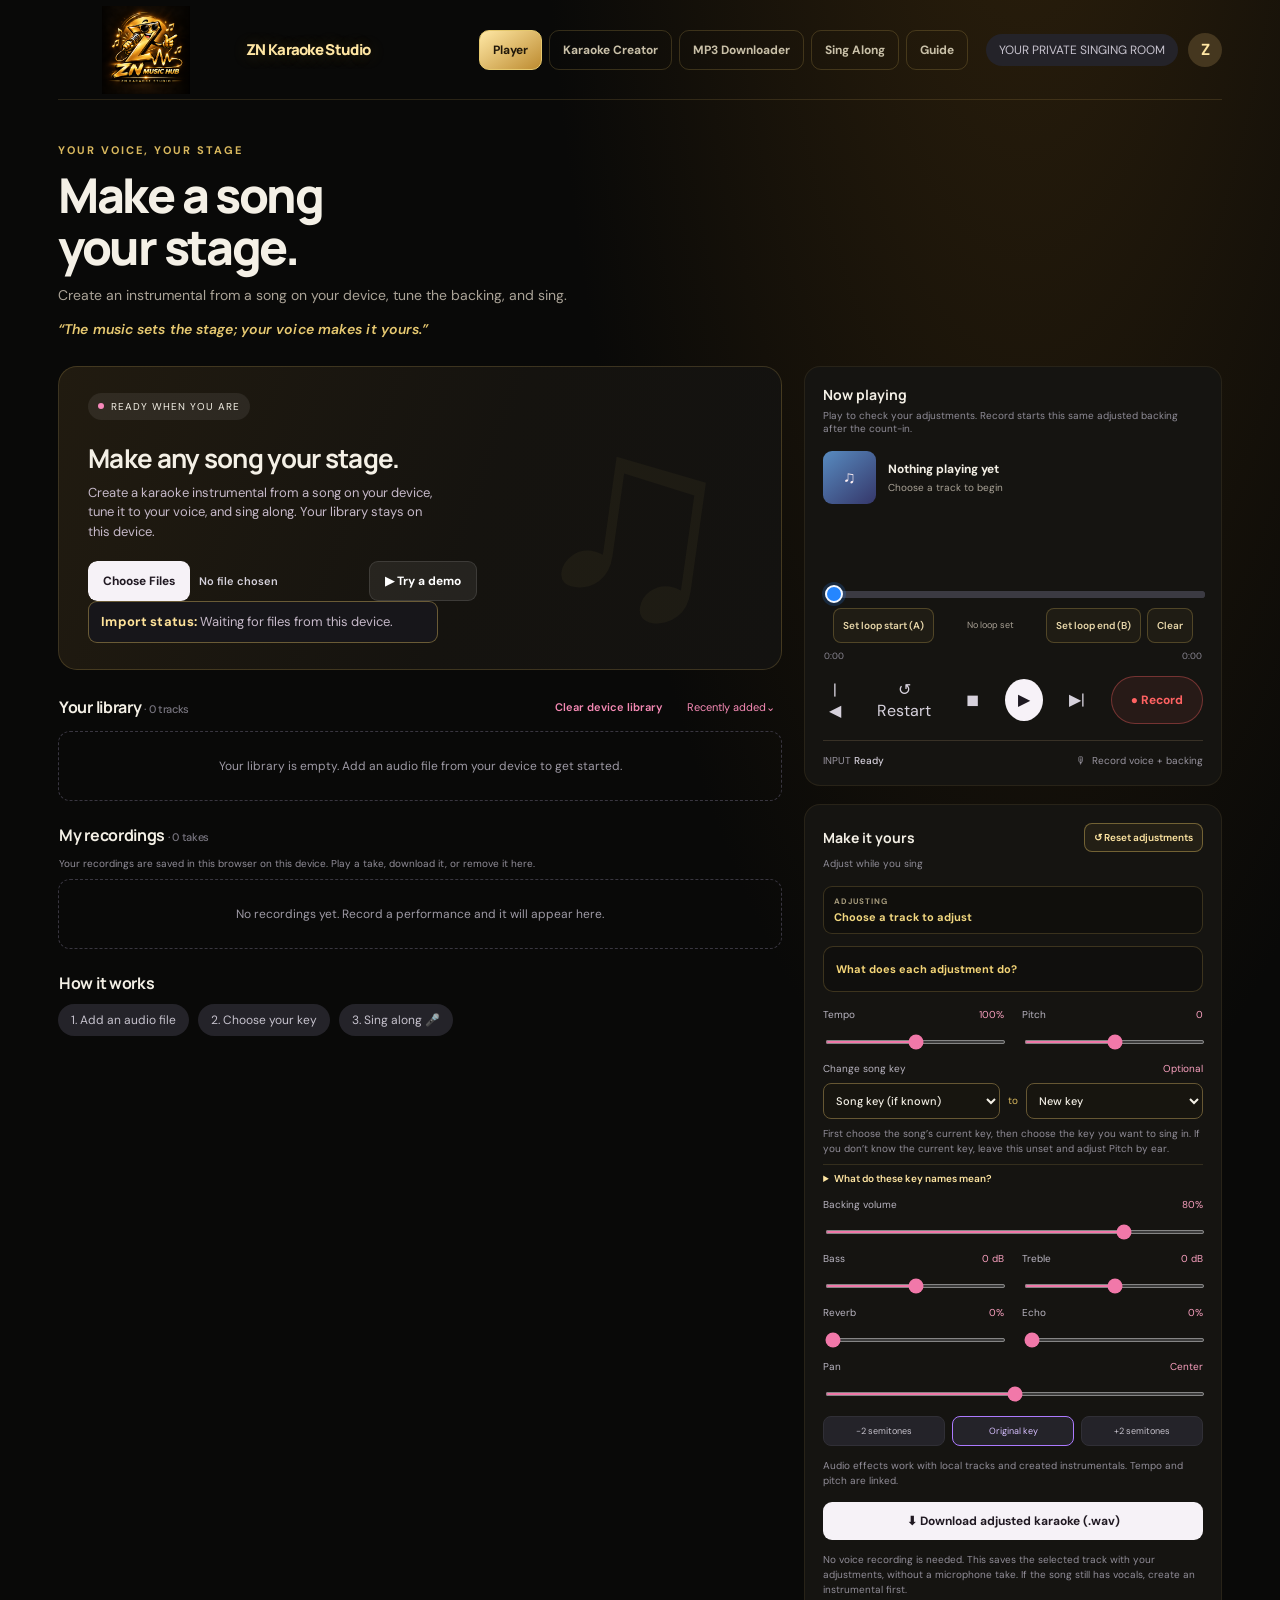
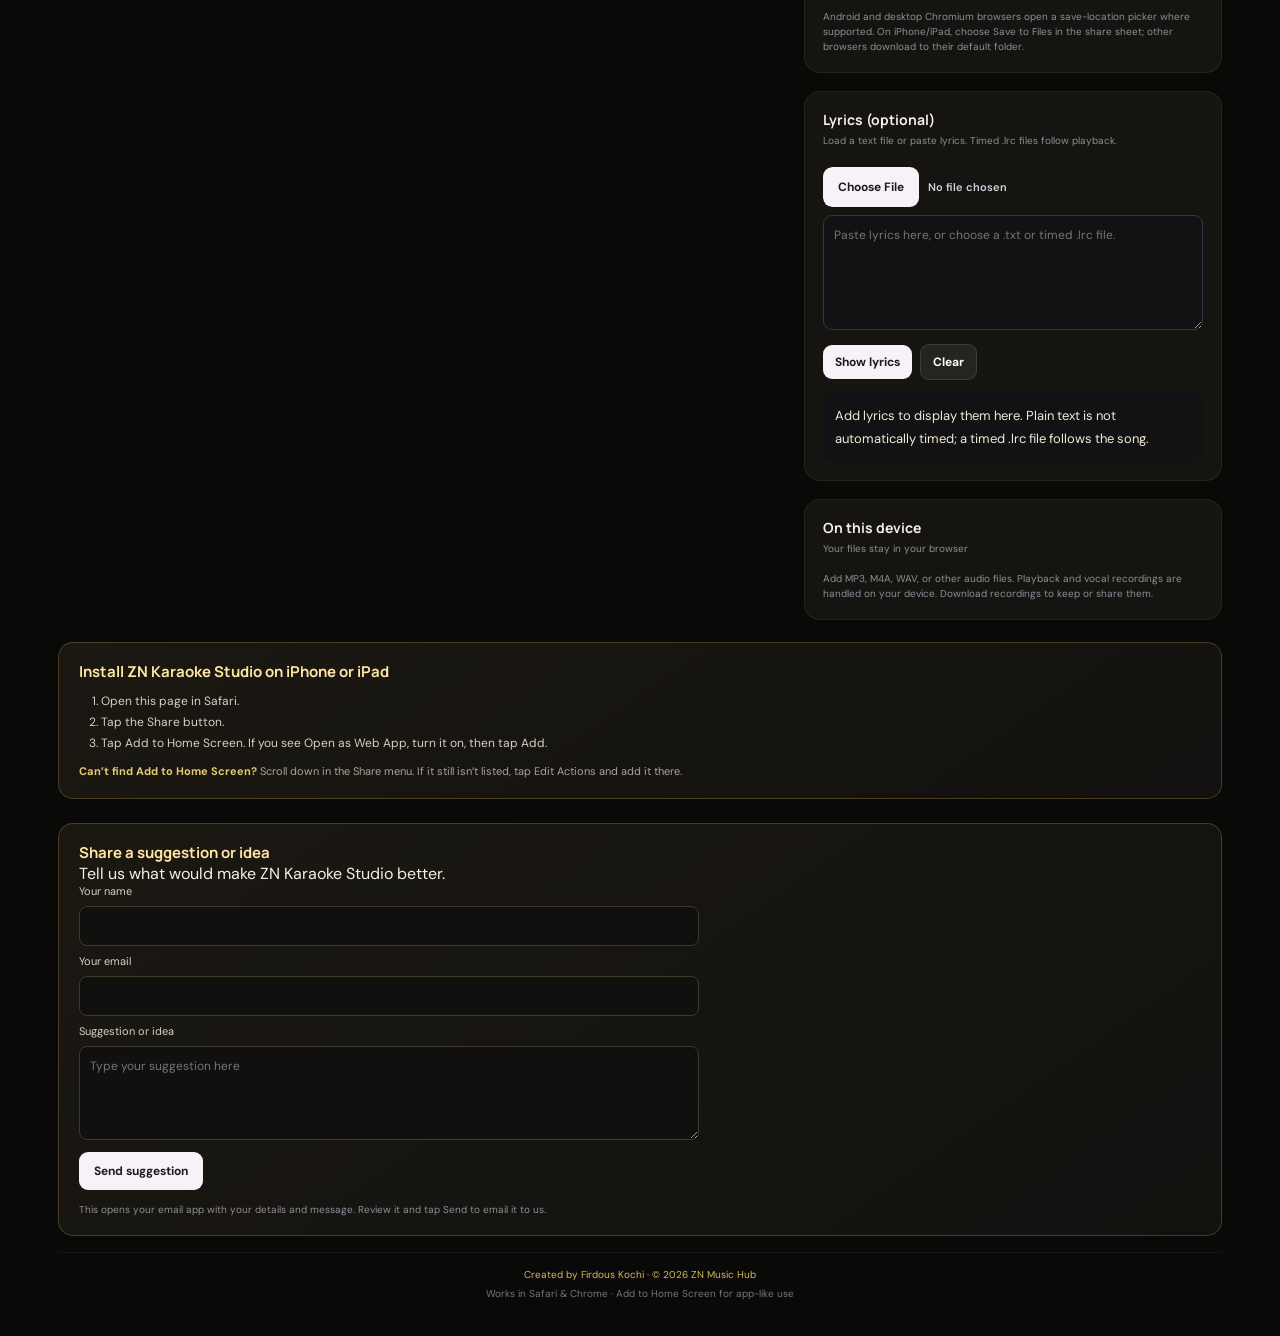
==== commit 0e11d194: "Add files via upload" ====
--- a/index.html
+++ b/index.html
@@ -11,7 +11,7 @@
 .adjust-help{margin:0 0 14px;border:1px solid #d9b85e38;border-radius:10px;background:#100f0d;padding:10px 12px;color:#d9d3c7}.adjust-help summary{cursor:pointer;color:#f3d477;font-size:11px;font-weight:700;min-height:24px;display:flex;align-items:center}.adjust-help[open] summary{margin-bottom:8px}.adjust-help-grid{display:grid;grid-template-columns:1fr 1fr;gap:0 16px}.adjust-help-grid p{margin:7px 0;color:#bdb5a8;font-size:10px;line-height:1.5}.adjust-help-grid strong{color:#f2d680}.adjust-help-note{margin:7px 0 0!important;color:#a8a094!important;font-size:10px!important;line-height:1.5}.adjust-help:focus-within{outline:2px solid #d9b85e;outline-offset:2px}@media(max-width:560px){.adjust-help{padding:10px}.adjust-help-grid{grid-template-columns:1fr;gap:0}.adjust-help-grid p{font-size:11px;margin:5px 0}.adjust-help-note{font-size:10px!important}}
 
 .page-nav{display:flex;align-items:center;gap:7px;margin-left:auto;margin-right:18px}.page-nav a{color:#c9c0a8;text-decoration:none;font-size:12px;font-weight:700;padding:10px 13px;border:1px solid #d9b85e35;border-radius:10px;min-height:40px;display:flex;align-items:center}.page-nav a[aria-current="page"]{color:#21180a;background:linear-gradient(145deg,#ffe8a5,#bd8b30);border-color:#e5c86d}.page-nav a:focus-visible,.loop-controls button:focus-visible{outline:2px solid #ffe6a3;outline-offset:2px}.creator-page{max-width:900px;margin:12px auto 36px;padding:0 4px}.creator-page-heading{margin:14px 0 18px;padding:21px 22px;border:1px solid #d9b85e35;border-radius:15px;background:linear-gradient(145deg,#1b1812,#12110f)}.creator-page-heading .eyebrow{margin:0 0 8px}.creator-page-heading h2{margin:0;color:#ffe6a3;font:800 25px Manrope,sans-serif}.creator-page-heading p{margin:8px 0 0;color:#c6b9a3;font-size:12px;line-height:1.6}.creator-page .creator{padding:20px}.creator-page .creator h3{display:none}.loop-controls{display:flex;align-items:center;justify-content:center;gap:6px;flex-wrap:wrap;margin:9px 0 4px}.loop-controls button{min-height:35px;padding:7px 9px;border:1px solid #d9b85e45;border-radius:8px;background:#d9b85e0c;color:#e8d7aa;font-size:10px;font-weight:600}.loop-controls button:hover{background:#d9b85e20}.loop-controls span{min-width:100px;text-align:center;color:#a8a094;font-size:9px}.creator-page[hidden],#studioHero[hidden],#playerPage[hidden]{display:none!important}
-@media(max-width:560px){.topbar{gap:8px;flex-wrap:wrap;height:auto;min-height:76px;padding:8px 0}.page-nav{order:3;width:100%;margin:0;display:grid;grid-template-columns:1fr 1fr 1fr}.page-nav a{justify-content:center;padding:8px;font-size:12px}.top-actions .pill{display:none}.creator-page{padding:0;margin:8px 0 28px}.creator-page-heading{padding:17px 15px}.creator-page-heading h2{font-size:21px}.creator-page .creator{padding:15px}.loop-controls{gap:5px}.loop-controls button{flex:1 1 auto}.loop-controls span{order:4;width:100%;min-width:0}}
+@media(max-width:560px){.topbar{gap:8px;flex-wrap:wrap;height:auto;min-height:76px;padding:8px 0}.page-nav{order:3;width:100%;margin:0;display:grid;grid-template-columns:repeat(3,minmax(0,1fr))}.page-nav a{justify-content:center;min-width:0;text-align:center;padding:8px;font-size:12px}.top-actions .pill{display:none}.creator-page{padding:0;margin:8px 0 28px}.creator-page-heading{padding:17px 15px}.creator-page-heading h2{font-size:21px}.creator-page .creator{padding:15px}.loop-controls{gap:5px}.loop-controls button{flex:1 1 auto}.loop-controls span{order:4;width:100%;min-width:0}}
 .controls .rec{min-height:48px;min-width:92px;border-radius:25px;padding:0 14px;background:#ff626214;border:1px solid #ff62625c;color:#ff7777;font-size:12px;font-weight:700;white-space:nowrap}.controls .rec:hover{background:#ff626226}.recording-preview{margin-top:13px;padding:13px;border:1px solid #d9b85e55;border-radius:11px;background:#11100d}.recording-preview[hidden]{display:none}.recording-preview-head{display:flex;flex-direction:column;gap:4px;margin-bottom:9px}.recording-preview-head strong{font-size:12px;color:#ffe6a3}.recording-preview-head span{font-size:10px;color:#aaa397;overflow-wrap:anywhere}.recording-preview audio{display:block;width:100%;height:42px;margin:7px 0 10px}.recording-preview .btn{width:100%;justify-content:center;background:linear-gradient(145deg,#ffe8a5,#bd8b30);color:#21180a;min-height:42px}@media(max-width:560px){.controls{gap:12px;flex-wrap:wrap}.controls .rec{order:5;flex-basis:100%;height:48px}.recording-preview{padding:11px}.recording-preview audio{height:48px}}
 .library-actions{display:flex;align-items:center;gap:9px}.clear-library{border:1px solid #d9b85e50;border-radius:8px;background:#d9b85e0c;color:#e9cf87;padding:7px 9px;font-size:10px;font-weight:600}.clear-library:hover{background:#d9b85e20}.clear-library:focus-visible{outline:2px solid #ffe6a3;outline-offset:2px}@media(max-width:560px){.section-head{flex-wrap:wrap;gap:8px}.library-actions{gap:5px}.clear-library{font-size:9px;padding:7px}}
 .recordings-list{display:flex;flex-direction:column;gap:7px}.recording-row{display:grid;grid-template-columns:minmax(0,1fr) auto;align-items:center;gap:10px;padding:11px;border:1px solid #d9b85e24;border-radius:11px;background:#151411}.recording-row-name{font-size:11px;font-weight:700;color:#eee4cb;overflow-wrap:anywhere}.recording-row-date{margin-top:4px;color:#999286;font-size:9px}.recording-row-actions{display:flex;gap:5px;flex-wrap:wrap;justify-content:flex-end}.recording-row-actions button{min-height:36px;padding:7px 9px;border:1px solid #d9b85e42;border-radius:8px;background:#d9b85e0d;color:#e8d7aa;font-size:10px;font-weight:600}.recording-row-actions .delete-recording{border-color:#a6504660;color:#f39a91}.recording-row-actions button:focus-visible{outline:2px solid #ffe6a3;outline-offset:2px}@media(max-width:560px){.recording-row{grid-template-columns:1fr}.recording-row-actions{justify-content:stretch}.recording-row-actions button{flex:1}}
@@ -19,7 +19,7 @@
 .side-card{position:relative}.countdown-overlay{position:absolute;inset:0;z-index:20;display:grid;place-items:center;padding:20px;border:1px solid #d9b85e88;border-radius:16px;background:#090908f5;backdrop-filter:blur(7px);text-align:center}.countdown-overlay[hidden]{display:none!important}.countdown-content{display:flex;flex-direction:column;align-items:center;gap:12px}.countdown-content span{display:block;color:#ffe6a3;font:800 clamp(112px,28vw,190px)/.9 Manrope,sans-serif;text-shadow:0 0 35px #d9b85e70;animation:count-pulse .85s ease-in-out infinite alternate}.countdown-content strong{color:#f6e5b7;font:700 clamp(17px,4vw,24px) Manrope,sans-serif}.countdown-content small{color:#bdb4a2;font-size:12px}@keyframes count-pulse{from{transform:scale(.96);opacity:.8}to{transform:scale(1.04);opacity:1}}
 </style><style>.brand{color:var(--gold-hi);text-shadow:0 1px 16px #ddb95642}.brand-mark{background:linear-gradient(145deg,#ffe8a5,#bd8b30);color:#21180a}.hero .eyebrow{color:var(--gold)}.avatar{background:#45371f;color:var(--gold-hi)}.topbar{border-bottom-color:#e4bd6926}.bottom{justify-content:center;flex-direction:column;gap:6px;text-align:center;transform:translateY(-8px)}.bottom span{width:100%}.studio-head{display:flex;align-items:center;justify-content:space-between;gap:8px}.reset-btn{flex:none;border:1px solid #d9b85e70;border-radius:8px;background:#d9b85e12;color:#ffe6a3;padding:7px 9px;font:600 10px "DM Sans",sans-serif}.reset-btn:hover{background:#d9b85e26}.reset-btn:focus-visible{outline:2px solid #ffe6a3;outline-offset:2px}:root{--bg:#090908;--panel:#151411;--panel2:#201d17;--muted:#aaa397;--text:#f4f0e6;--line:#383126;--pink:#d8ad56;--purple:#ffe19a;--green:#c6a45a;--gold:#d9b85e;--gold-hi:#ffe6a3}body{background:radial-gradient(ellipse at 80% -15%,#30220c 0,transparent 34%),var(--bg)}.feature{background:linear-gradient(110deg,#211b10,#15130f 57%,#131210);border-color:#d9b85e33}.feature:after{color:#d9b85e0d}.side-card{background:#151411;border-color:#d9b85e18}.controls .rec{color:#ff6262}.topbar{height:100px}.brand{gap:12px;white-space:nowrap}.brand-logo{display:block;width:176px;height:88px;object-fit:contain;border-radius:5px}.brand-title{font:800 15px Manrope,sans-serif;color:var(--gold-hi)}.quote{margin:16px 0 0;color:#e7c971;font-size:14px;font-style:italic;font-weight:600;letter-spacing:.1px}@media(max-width:560px){.topbar{height:76px}.brand{gap:8px}.brand-logo{width:112px;height:56px}.brand-title{font-size:12px}}.install-help{max-width:1240px;margin:-18px auto 24px;padding:18px 20px;border:1px solid #d9b85e40;border-radius:15px;background:linear-gradient(145deg,#1b1812,#12110f);color:var(--text)}.install-help h3{margin:0 0 9px;font:700 15px Manrope,sans-serif;color:var(--gold-hi)}.install-help ol{margin:0;padding-left:22px;color:#d7d0c3;font-size:12px;line-height:1.75}.install-help p{margin:9px 0 0;color:#aaa397;font-size:11px;line-height:1.55}.install-help strong{color:#e7c971}.feedback-card{max-width:1240px;margin:0 auto 24px;padding:18px 20px;border:1px solid #d9b85e40;border-radius:15px;background:linear-gradient(145deg,#1b1812,#12110f)}.feedback-card h3{margin:0;font:700 15px Manrope,sans-serif;color:var(--gold-hi)}.feedback-form{display:grid;gap:8px;max-width:620px}.feedback-form label{font-size:11px;color:#d7d0c3}.feedback-form input,.feedback-form textarea{width:100%;border:1px solid #40382a;border-radius:8px;background:#10100e;color:var(--text);padding:10px;font:12px/1.5 "DM Sans",sans-serif}.feedback-form textarea{resize:vertical}.feedback-form input:focus,.feedback-form textarea:focus{outline:2px solid #d9b85e;outline-offset:1px}.feedback-form button{justify-self:start;margin-top:4px}</style></head>
 <body><div class="shell">
-<header class="topbar"><div class="brand"><img class="brand-logo" src="zn-karaoke-studio-logo.png" alt="Zubair Naina Music Hub logo"><span class="brand-title">ZN Karaoke Studio</span></div><nav class="page-nav" aria-label="Studio pages"><a href="#player" id="navPlayer">Player</a><a href="#creator" id="navCreator">Karaoke Creator</a><a href="product-guide.html">Guide</a></nav><div class="top-actions"><span class="pill">YOUR PRIVATE SINGING ROOM</span><span class="avatar">Z</span></div></header>
+<header class="topbar"><div class="brand"><img class="brand-logo" src="zn-karaoke-studio-logo.png" alt="Zubair Naina Music Hub logo"><span class="brand-title">ZN Karaoke Studio</span></div><nav class="page-nav" aria-label="Studio pages and tools"><a href="#player" id="navPlayer">Player</a><a href="#creator" id="navCreator">Karaoke Creator</a><a href="music-converter.html">MP3 Downloader</a><a href="lyrics-stage.html">Sing Along</a><a href="product-guide.html">Guide</a></nav><div class="top-actions"><span class="pill">YOUR PRIVATE SINGING ROOM</span><span class="avatar">Z</span></div></header>
 <section class="hero" id="studioHero"><div><div class="eyebrow">Your voice, your stage</div><h1>Make a song<br>your stage.</h1><p>Create an instrumental from a song on your device, tune the backing, and sing.</p><blockquote class="quote">“The music sets the stage; your voice makes it yours.”</blockquote></div></section>
 <main class="layout" id="playerPage"><div class="leftcol"><section class="feature"><span class="feature-tag"><i class="live-dot"></i> READY WHEN YOU ARE</span><h2>Make any song your stage.</h2><p>Create a karaoke instrumental from a song on your device, tune it to your voice, and sing along. Your library stays on this device.</p><div class="actions"><input class="native-file-control" id="fileInput" type="file" accept="audio/*,.mp3,.m4a,.wav,.aac,.ogg,.flac,.opus" multiple aria-label="Add audio tracks"><button class="btn secondary" id="demoBtn">▶ Try a demo</button></div><p class="import-status" id="importStatus" role="status" aria-live="polite"><b>Import status:</b> Waiting for files from this device.</p></section>
 <section><div class="section-head"><h3>Your library <span id="count" style="color:#77747e;font:500 11px 'DM Sans'">· 0 tracks</span></h3><div class="library-actions"><button class="clear-library" id="clearLibrary" type="button">Clear device library</button><button id="sortBtn">Recently added⌄</button></div></div><div class="tracks" id="tracks"></div></section>
